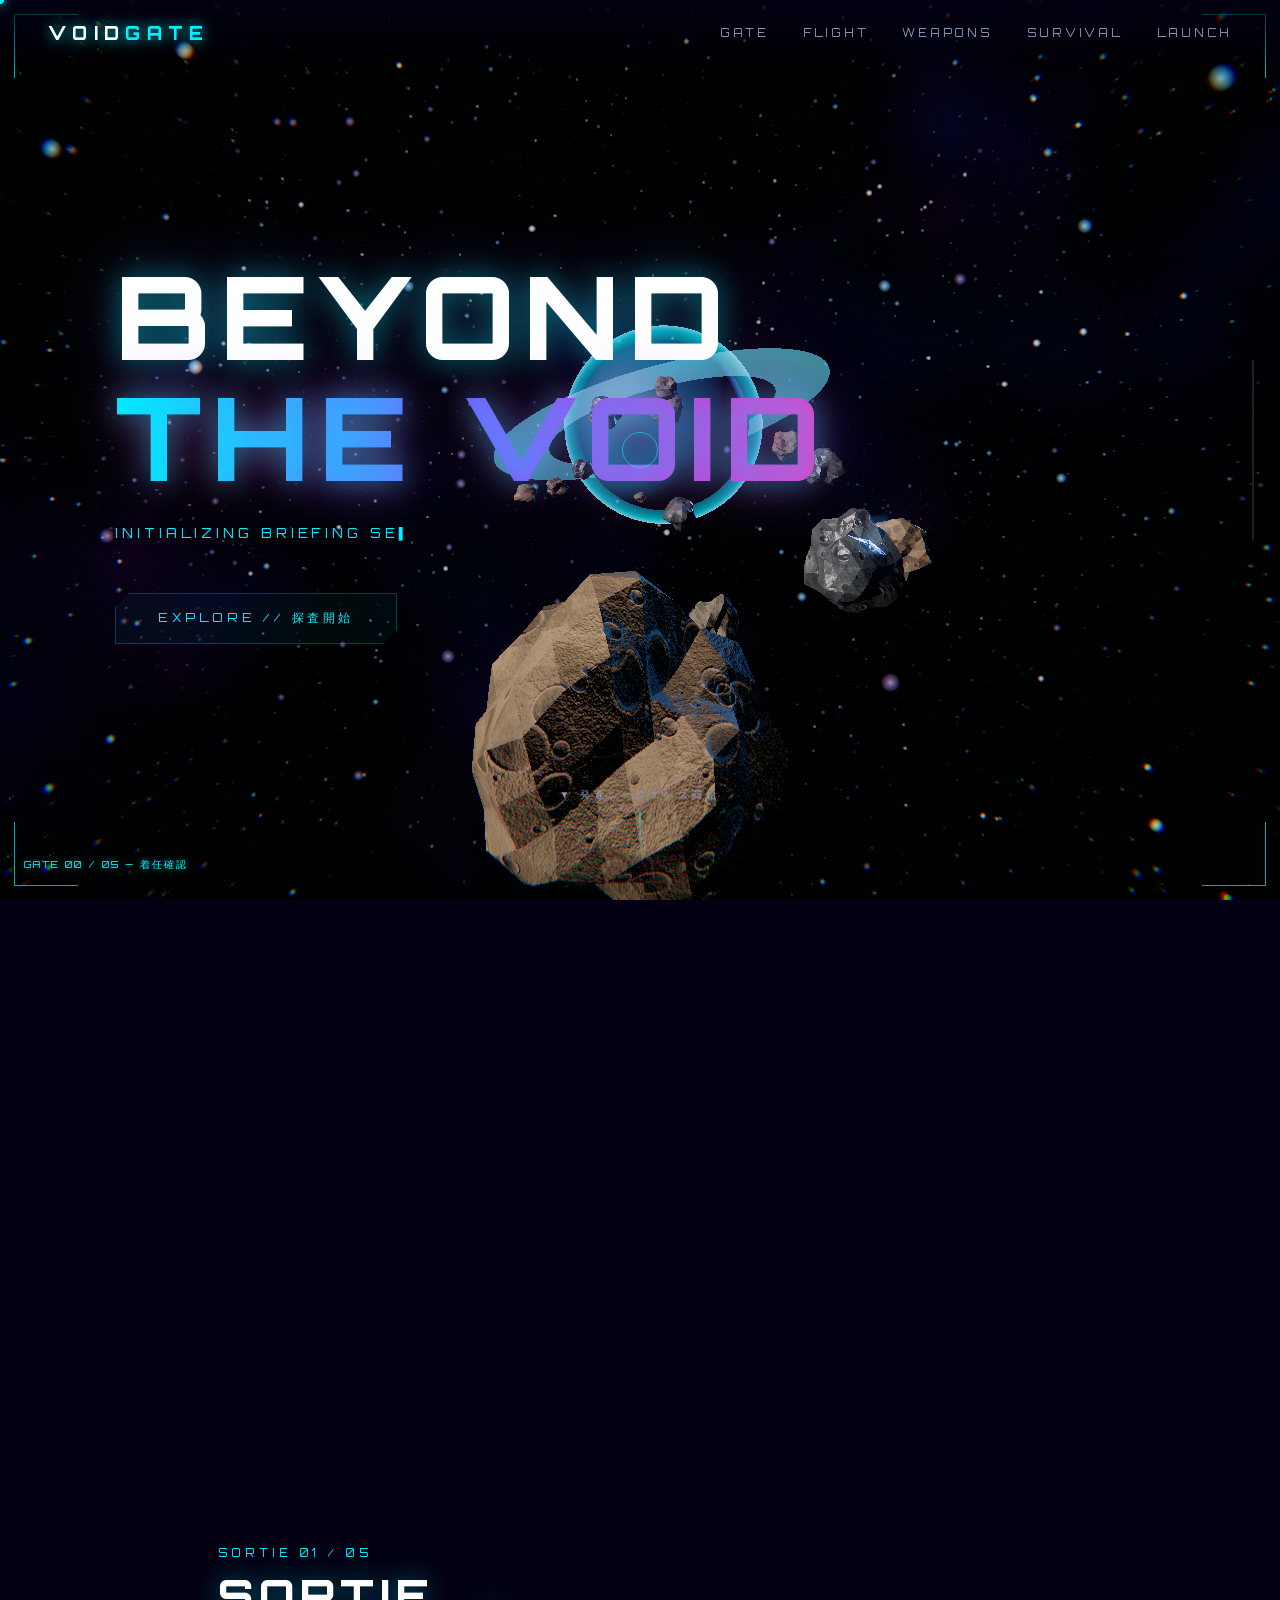
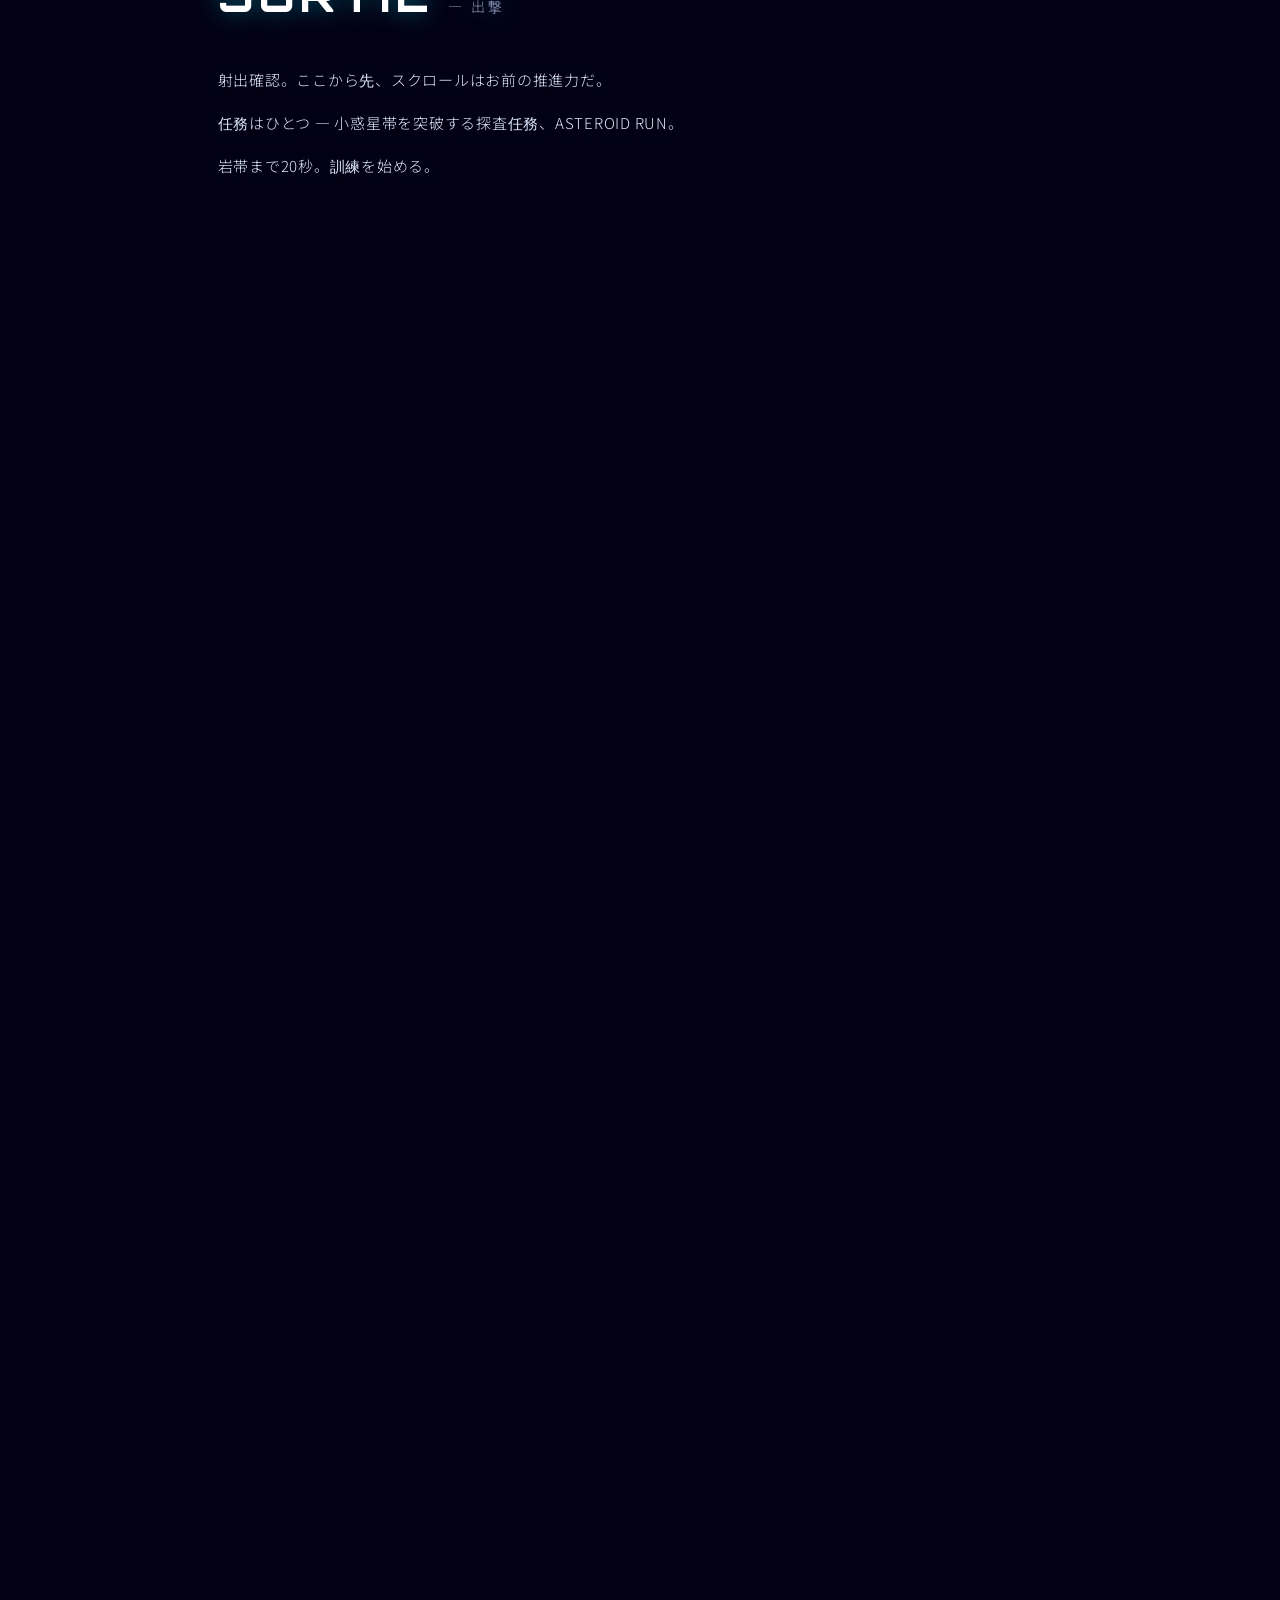
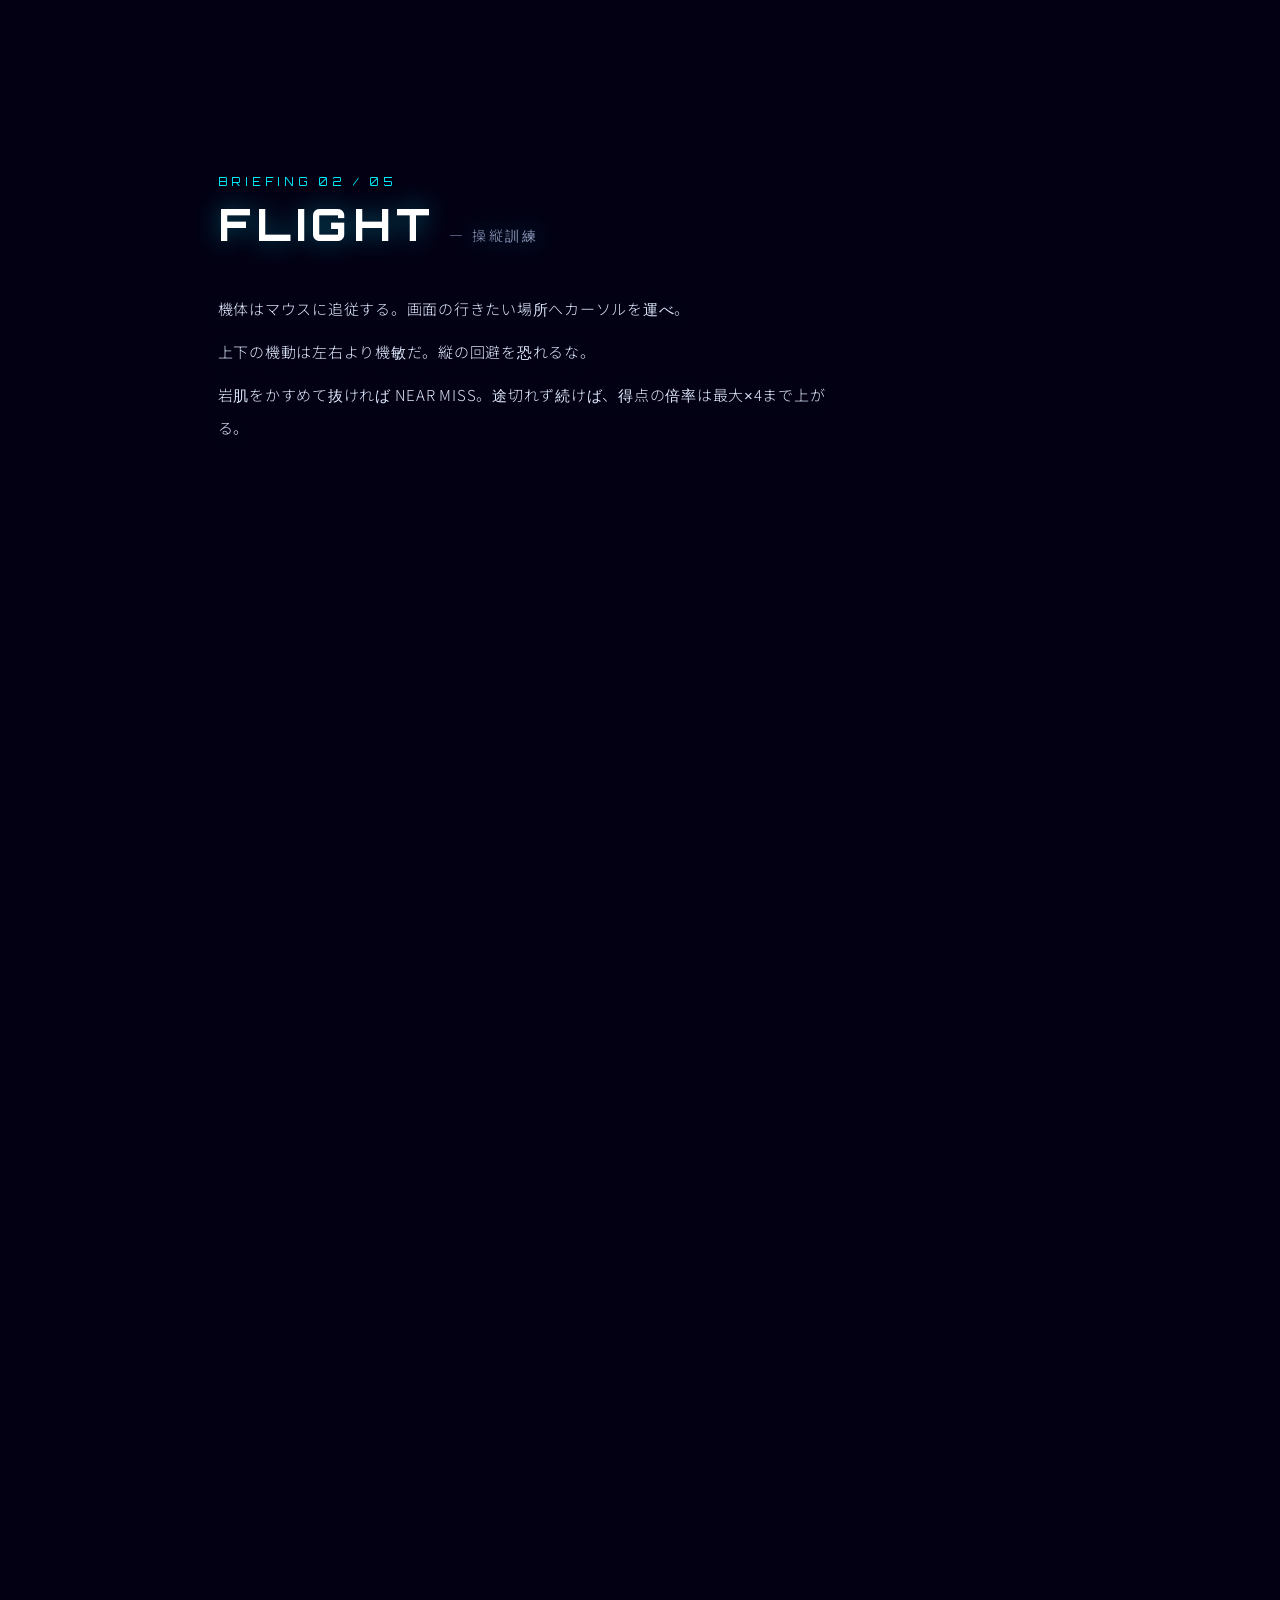
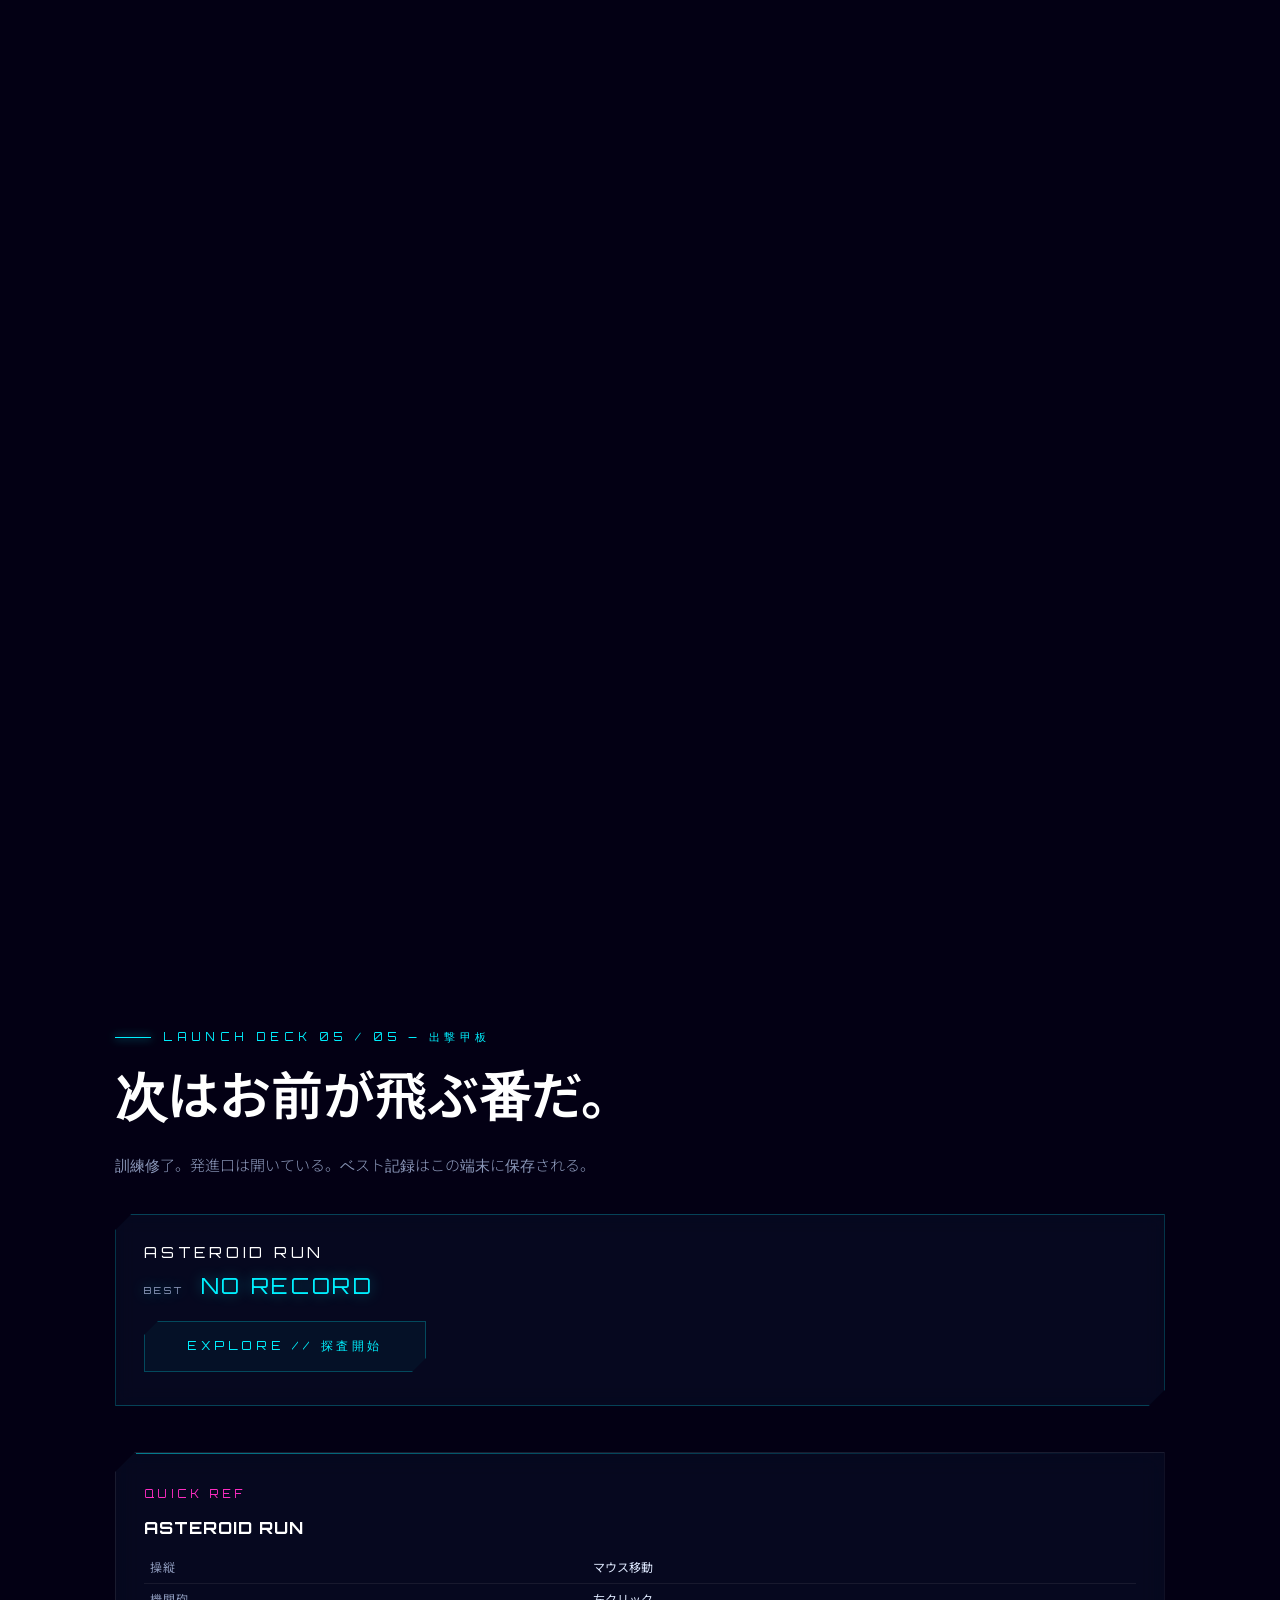
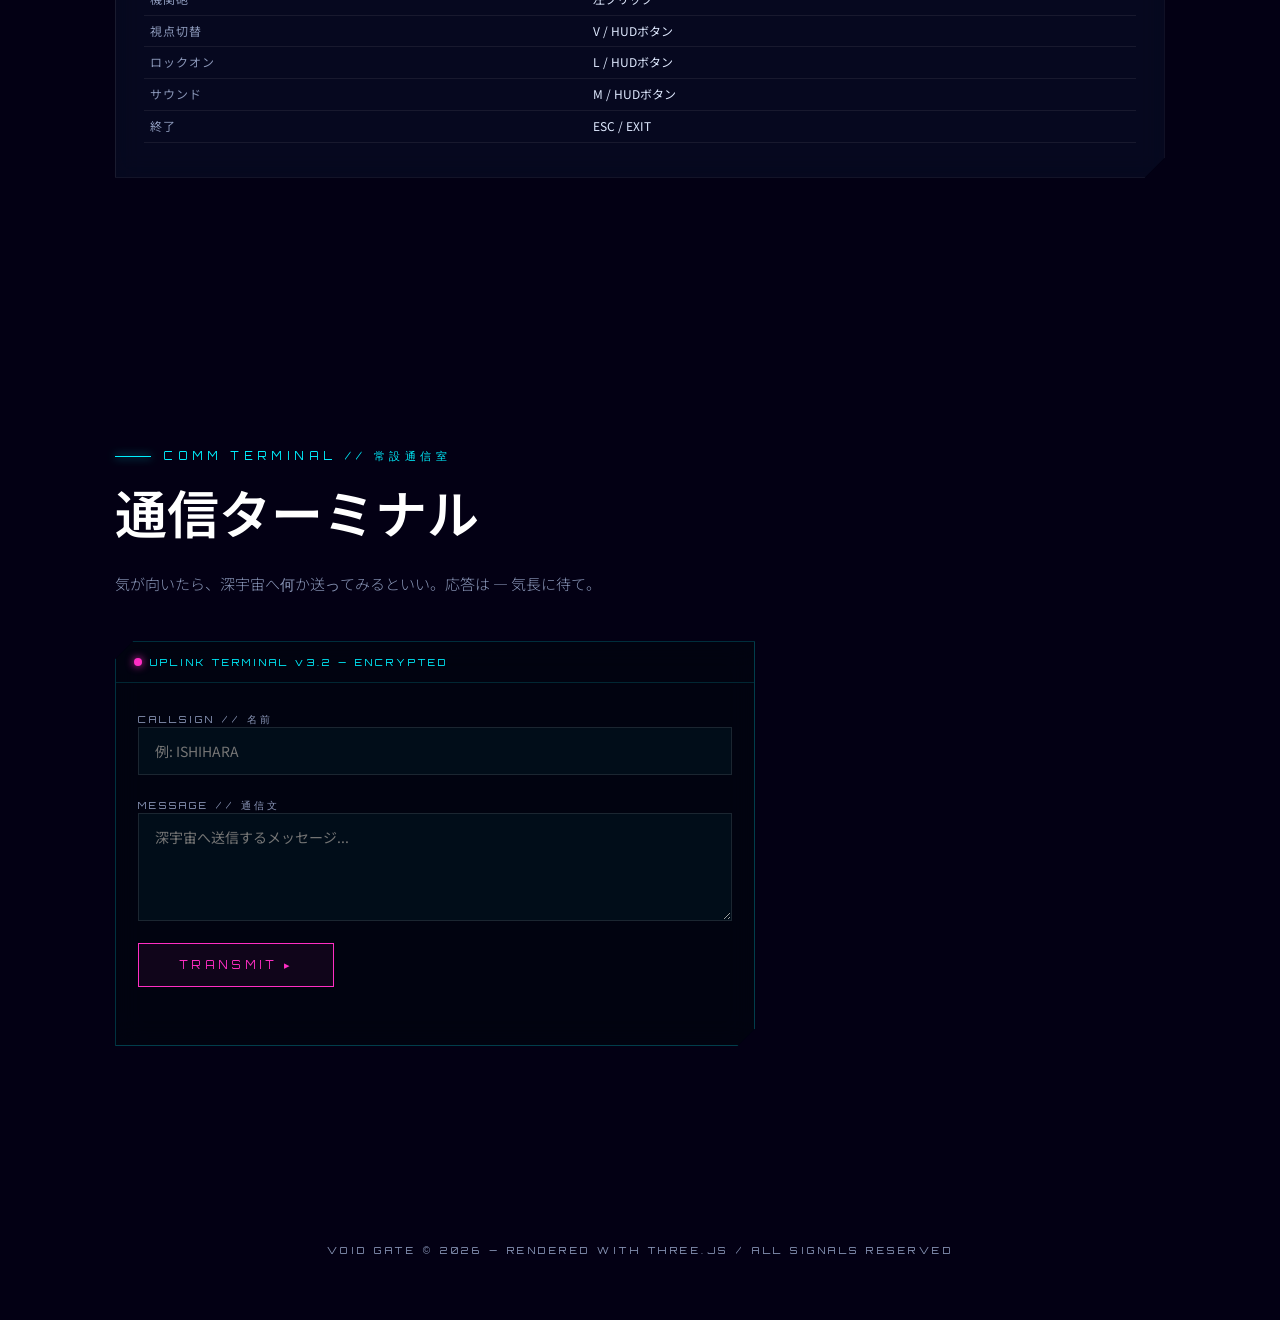
==== index.html @ 6330781b "SPEC-10改訂: 垂直尾翼を中央の1枚に(ユーザーFB) - 外側へ傾けた双尾翼 → 中央に1枚(側面形をやや大きく)。当たり形状は中央のカプセル1本に(計11個) - 後方から1枚の尾翼は真横向" ====
<!DOCTYPE html>
<html lang="ja">
<head>
<meta charset="UTF-8">
<meta name="viewport" content="width=device-width, initial-scale=1.0">

<!-- ===== SEO ===== -->
<title>VOID GATE — スクロールで宇宙が展開する3D体験サイト｜ASTEROID RUN</title>
<meta name="description" content="スクロールするたび宇宙が三次元に展開する体験型サイト。小惑星帯を突破する3D飛行ゲーム「ASTEROID RUN」を、インストール不要でブラウザから無料プレイできます。Three.js製・PC/スマホ対応。">
<meta name="keywords" content="3Dゲーム,ブラウザゲーム,無料,Three.js,WebGL,宇宙,シューティング,スクロール演出,インタラクティブサイト">
<meta name="author" content="Jumpei Ishihara">
<meta name="robots" content="index, follow, max-image-preview:large">
<link rel="canonical" href="https://jumpei-ishihara.github.io/void-gate/">
<meta name="theme-color" content="#030014">
<meta name="color-scheme" content="dark">

<!-- ===== OGP (Facebook / LINE / Slack 等) ===== -->
<meta property="og:type" content="website">
<meta property="og:site_name" content="VOID GATE">
<meta property="og:locale" content="ja_JP">
<meta property="og:url" content="https://jumpei-ishihara.github.io/void-gate/">
<meta property="og:title" content="VOID GATE — スクロールで宇宙が展開する3D体験サイト">
<meta property="og:description" content="スクロールするたび宇宙が三次元に展開。小惑星帯を突破する3D飛行ゲーム「ASTEROID RUN」をブラウザで無料プレイ。">
<meta property="og:image" content="https://jumpei-ishihara.github.io/void-gate/assets/og.png">
<meta property="og:image:width" content="1200">
<meta property="og:image:height" content="630">
<meta property="og:image:type" content="image/png">
<meta property="og:image:alt" content="VOID GATE — 深宇宙に浮かぶ二重リングのエネルギーコア">

<!-- ===== X (Twitter) Card ===== -->
<meta name="twitter:card" content="summary_large_image">
<meta name="twitter:title" content="VOID GATE — スクロールで宇宙が展開する3D体験サイト">
<meta name="twitter:description" content="スクロールするたび宇宙が三次元に展開。小惑星帯を突破する3D飛行ゲーム「ASTEROID RUN」をブラウザで無料プレイ。">
<meta name="twitter:image" content="https://jumpei-ishihara.github.io/void-gate/assets/og.png">
<meta name="twitter:image:alt" content="VOID GATE — 深宇宙に浮かぶ二重リングのエネルギーコア">

<!-- ===== アイコン / PWA ===== -->
<link rel="icon" href="./assets/icon.svg" type="image/svg+xml">
<link rel="icon" href="./assets/favicon-32.png" sizes="32x32" type="image/png">
<link rel="apple-touch-icon" href="./assets/apple-touch-icon.png">
<link rel="manifest" href="./site.webmanifest">
<meta name="apple-mobile-web-app-title" content="VOID GATE">
<meta name="apple-mobile-web-app-status-bar-style" content="black-translucent">

<!-- ===== 構造化データ ===== -->
<script type="application/ld+json">
{
  "@context": "https://schema.org",
  "@graph": [
    {
      "@type": "WebSite",
      "@id": "https://jumpei-ishihara.github.io/void-gate/#website",
      "url": "https://jumpei-ishihara.github.io/void-gate/",
      "name": "VOID GATE",
      "description": "スクロールで宇宙が三次元に展開する体験型サイト",
      "inLanguage": "ja"
    },
    {
      "@type": "VideoGame",
      "name": "ASTEROID RUN",
      "url": "https://jumpei-ishihara.github.io/void-gate/",
      "image": "https://jumpei-ishihara.github.io/void-gate/assets/og.png",
      "description": "小惑星帯を回避飛行しながらエネルギーコアを回収する3D飛行ゲーム。40秒ごとに局面が変わるセクター制、岩肌すれすれのニアミスとコンボ倍率のスコア体系、毎日同じコースを遊べるデイリーモード。コックピット視点と追跡視点を切替可能。",
      "inLanguage": "ja",
      "genre": ["Action", "Shooter"],
      "playMode": "SinglePlayer",
      "applicationCategory": "Game",
      "gamePlatform": "Web browser",
      "operatingSystem": "Any",
      "author": { "@type": "Person", "name": "Jumpei Ishihara" },
      "offers": { "@type": "Offer", "price": "0", "priceCurrency": "JPY" }
    }
  ]
}
</script>

<link href="./fonts/fonts.css" rel="stylesheet">
<style>
:root{
  --bg:#030014;
  --cyan:#00f0ff;
  --magenta:#ff2ec4;
  --violet:#7b5cff;
  --text:#dfe9ff;
  --dim:#8a96b8;
  --panel:rgba(10,16,40,.55);
  --line:rgba(0,240,255,.25);
}
*{margin:0;padding:0;box-sizing:border-box}
a,button,input,textarea{cursor:none}
html{scroll-behavior:smooth}
body{
  background:var(--bg);
  color:var(--text);
  font-family:'Noto Sans JP',sans-serif;
  overflow-x:hidden;
  cursor:none;
}
::selection{background:var(--cyan);color:#000}

/* ===== WebGL背景 ===== */
#space{position:fixed;inset:0;z-index:0;display:block}

/* ===== カスタムカーソル ===== */
#cursor{
  position:fixed;width:8px;height:8px;border-radius:50%;
  background:var(--cyan);z-index:9999;pointer-events:none;
  transform:translate(-50%,-50%);
  box-shadow:0 0 12px var(--cyan),0 0 30px rgba(0,240,255,.5);
  transition:width .2s,height .2s,background .2s;
}
#cursor-ring{
  position:fixed;width:36px;height:36px;border-radius:50%;
  border:1px solid rgba(0,240,255,.6);z-index:9998;pointer-events:none;
  transform:translate(-50%,-50%);
  transition:width .25s,height .25s,border-color .25s;
}
body.cursor-hover #cursor{width:14px;height:14px;background:var(--magenta);box-shadow:0 0 16px var(--magenta)}
body.cursor-hover #cursor-ring{width:56px;height:56px;border-color:var(--magenta)}
@media (hover:none){#cursor,#cursor-ring{display:none}body{cursor:auto}}

/* ===== HUDオーバーレイ ===== */
.scanlines{
  position:fixed;inset:0;z-index:3;pointer-events:none;
  background:repeating-linear-gradient(0deg,transparent 0 3px,rgba(0,240,255,.012) 3px 4px);
}
.hud-corner{position:fixed;width:64px;height:64px;z-index:4;pointer-events:none;opacity:.7}
.hud-corner::before,.hud-corner::after{content:"";position:absolute;background:var(--cyan)}
.hud-corner::before{width:100%;height:1px}
.hud-corner::after{width:1px;height:100%}
.hud-tl{top:14px;left:14px}
.hud-tr{top:14px;right:14px;transform:scaleX(-1)}
.hud-bl{bottom:14px;left:14px;transform:scaleY(-1)}
.hud-br{bottom:14px;right:14px;transform:scale(-1)}
#hud-status{
  position:fixed;left:24px;bottom:28px;z-index:5;
  font-family:'Orbitron',monospace;font-size:10px;letter-spacing:.2em;
  color:var(--cyan);pointer-events:none;text-shadow:0 0 8px rgba(0,240,255,.6);
}
#progress-track{
  position:fixed;right:26px;top:50%;transform:translateY(-50%);
  width:2px;height:180px;background:rgba(255,255,255,.12);z-index:5;
}
#progress-bar{width:100%;height:0%;background:linear-gradient(var(--cyan),var(--magenta));box-shadow:0 0 8px var(--cyan)}

/* ===== ナビ ===== */
header{
  position:fixed;top:0;left:0;right:0;z-index:10;
  display:flex;justify-content:space-between;align-items:center;
  padding:22px 48px;
  background:linear-gradient(rgba(3,0,20,.85),transparent);
}
.logo{
  font-family:'Orbitron',sans-serif;font-weight:800;font-size:18px;
  letter-spacing:.35em;color:#fff;text-shadow:0 0 14px var(--cyan);
}
.logo span{color:var(--cyan)}
nav{display:flex;gap:34px}
nav a{
  font-family:'Orbitron',sans-serif;font-size:11px;letter-spacing:.25em;
  color:var(--dim);text-decoration:none;position:relative;padding:4px 0;
  transition:color .25s;
}
nav a::after{
  content:"";position:absolute;left:0;bottom:0;width:0;height:1px;
  background:var(--cyan);box-shadow:0 0 8px var(--cyan);transition:width .3s;
}
nav a:hover{color:#fff}
nav a:hover::after{width:100%}

/* ===== セクション共通 ===== */
main{position:relative;z-index:2}
section{
  min-height:100vh;display:flex;flex-direction:column;
  justify-content:center;padding:120px 9vw;position:relative;
}
.reveal{opacity:0;transform:translateY(48px);transition:opacity 1s ease,transform 1s ease}
.reveal.visible{opacity:1;transform:none}
.sec-tag{
  font-family:'Orbitron',sans-serif;font-size:11px;letter-spacing:.4em;
  color:var(--cyan);margin-bottom:18px;display:flex;align-items:center;gap:12px;
}
.sec-tag::before{content:"";width:36px;height:1px;background:var(--cyan);box-shadow:0 0 8px var(--cyan)}
h2{
  font-family:'Orbitron','Noto Sans JP',sans-serif;font-size:clamp(28px,4.2vw,52px);
  font-weight:600;line-height:1.25;margin-bottom:22px;color:#fff;
}
.lead{max-width:560px;color:var(--dim);font-weight:300;line-height:2;font-size:15px}

/* ===== HERO ===== */
#hero{align-items:flex-start;justify-content:center}
#hero h1{
  font-family:'Orbitron',sans-serif;font-weight:800;
  font-size:clamp(44px,9vw,120px);letter-spacing:.08em;line-height:1.05;
  color:#fff;
  text-shadow:0 0 30px rgba(0,240,255,.45),0 0 80px rgba(123,92,255,.35);
}
#hero h1 .accent{
  background:linear-gradient(90deg,var(--cyan),var(--violet),var(--magenta));
  -webkit-background-clip:text;background-clip:text;color:transparent;
  filter:drop-shadow(0 0 18px rgba(255,46,196,.35));
}
.glitch{position:relative;display:inline-block}
.glitch::before,.glitch::after{
  content:attr(data-text);position:absolute;inset:0;opacity:0;
}
.glitch.play::before{opacity:.8;color:var(--cyan);animation:gl1 .35s steps(2) both}
.glitch.play::after{opacity:.8;color:var(--magenta);animation:gl2 .35s steps(2) both}
@keyframes gl1{0%{transform:translate(-6px,2px)}50%{transform:translate(4px,-3px)}100%{transform:none;opacity:0}}
@keyframes gl2{0%{transform:translate(5px,-2px)}50%{transform:translate(-4px,3px)}100%{transform:none;opacity:0}}
#typed{
  margin-top:28px;font-family:'Orbitron',monospace;font-size:13px;
  letter-spacing:.3em;color:var(--cyan);min-height:20px;
}
#typed::after{content:"▌";animation:blink 1s steps(1) infinite}
@keyframes blink{50%{opacity:0}}
.hero-actions{margin-top:48px;display:flex;gap:24px;flex-wrap:wrap}

/* ===== ボタン ===== */
.btn{
  position:relative;display:inline-block;padding:16px 42px;
  font-family:'Orbitron',sans-serif;font-size:12px;letter-spacing:.3em;
  color:var(--cyan);text-decoration:none;border:1px solid var(--line);
  background:rgba(0,240,255,.04);overflow:hidden;
  clip-path:polygon(14px 0,100% 0,100% calc(100% - 14px),calc(100% - 14px) 100%,0 100%,0 14px);
  transition:color .3s,box-shadow .3s,border-color .3s;will-change:transform;
}
.btn::before{
  content:"";position:absolute;inset:0;
  background:linear-gradient(120deg,transparent 30%,rgba(0,240,255,.25) 50%,transparent 70%);
  transform:translateX(-110%);transition:transform .55s ease;
}
.btn:hover{color:#fff;border-color:var(--cyan);box-shadow:0 0 24px rgba(0,240,255,.35),inset 0 0 24px rgba(0,240,255,.08)}
.btn:hover::before{transform:translateX(110%)}
.btn.magenta{color:var(--magenta);border-color:rgba(255,46,196,.3);background:rgba(255,46,196,.04)}
.btn.magenta:hover{border-color:var(--magenta);box-shadow:0 0 24px rgba(255,46,196,.35)}

.scroll-cue{
  position:absolute;bottom:42px;left:50%;transform:translateX(-50%);
  font-family:'Orbitron',sans-serif;font-size:10px;letter-spacing:.4em;color:var(--dim);
  display:flex;flex-direction:column;align-items:center;gap:10px;
}
.scroll-cue::after{
  content:"";width:1px;height:46px;
  background:linear-gradient(var(--cyan),transparent);
  animation:drop 1.8s ease infinite;
}
@keyframes drop{0%{transform:scaleY(0);transform-origin:top}60%{transform:scaleY(1)}100%{transform:scaleY(0);transform-origin:bottom}}

/* ===== カード ===== */
.grid{display:grid;grid-template-columns:repeat(auto-fit,minmax(260px,1fr));gap:26px;margin-top:46px;perspective:1200px}
.card{
  position:relative;padding:34px 28px;background:var(--panel);
  border:1px solid rgba(255,255,255,.08);backdrop-filter:blur(12px);
  clip-path:polygon(20px 0,100% 0,100% calc(100% - 20px),calc(100% - 20px) 100%,0 100%,0 20px);
  transition:border-color .3s,box-shadow .3s;
  transform-style:preserve-3d;will-change:transform;
}
.card:hover{border-color:var(--line);box-shadow:0 0 36px rgba(0,240,255,.15)}
.card .num{
  font-family:'Orbitron',sans-serif;font-size:11px;color:var(--magenta);
  letter-spacing:.3em;margin-bottom:16px;
}
.card h3{font-family:'Orbitron','Noto Sans JP',sans-serif;font-size:17px;color:#fff;margin-bottom:14px;letter-spacing:.06em}
.card p{font-size:13px;color:var(--dim);line-height:1.9;font-weight:300}
.card .glowline{position:absolute;top:0;left:20px;right:0;height:1px;background:linear-gradient(90deg,var(--cyan),transparent);opacity:.5}

/* ===== 惑星チップ(ゲームの視点選択vchipが流用) ===== */
.planet-chip{
  padding:12px 26px;font-family:'Orbitron',sans-serif;font-size:11px;letter-spacing:.25em;
  border:1px solid rgba(255,255,255,.14);color:var(--dim);background:rgba(8,12,32,.5);
  clip-path:polygon(10px 0,100% 0,100% calc(100% - 10px),calc(100% - 10px) 100%,0 100%,0 10px);
  transition:all .3s;user-select:none;
}
.planet-chip:hover{color:#fff;border-color:var(--cyan)}
.planet-chip.active{color:#000;background:var(--cyan);border-color:var(--cyan);box-shadow:0 0 22px rgba(0,240,255,.5)}

/* ===== CONTACT ===== */
#contact .terminal{
  margin-top:42px;max-width:640px;background:rgba(2,4,16,.8);
  border:1px solid var(--line);backdrop-filter:blur(14px);
  font-family:'Orbitron',monospace;
  clip-path:polygon(18px 0,100% 0,100% calc(100% - 18px),calc(100% - 18px) 100%,0 100%,0 18px);
}
.term-head{
  display:flex;gap:8px;padding:14px 18px;border-bottom:1px solid rgba(0,240,255,.15);
  font-size:10px;letter-spacing:.3em;color:var(--cyan);align-items:center;
}
.term-head i{width:8px;height:8px;border-radius:50%;background:var(--magenta);box-shadow:0 0 8px var(--magenta)}
.term-body{padding:24px 22px;display:flex;flex-direction:column;gap:18px}
.term-body label{font-size:10px;letter-spacing:.3em;color:var(--dim)}
.term-body input,.term-body textarea{
  width:100%;background:rgba(0,240,255,.04);border:1px solid rgba(255,255,255,.1);
  color:#fff;padding:13px 16px;font-family:'Noto Sans JP',sans-serif;font-size:14px;
  outline:none;transition:border-color .3s,box-shadow .3s;resize:vertical;
}
.term-body input:focus,.term-body textarea:focus{border-color:var(--cyan);box-shadow:0 0 16px rgba(0,240,255,.2)}
.term-body button{
  align-self:flex-start;cursor:none;border:1px solid var(--magenta);
  background:rgba(255,46,196,.06);color:var(--magenta);
  padding:14px 40px;font-family:'Orbitron',sans-serif;font-size:11px;letter-spacing:.3em;
  transition:all .3s;
}
.term-body button:hover{background:var(--magenta);color:#000;box-shadow:0 0 26px rgba(255,46,196,.5)}
#send-msg{font-size:11px;letter-spacing:.2em;color:var(--cyan);min-height:16px}

footer{
  position:relative;z-index:2;text-align:center;padding:46px 0 64px;
  font-family:'Orbitron',sans-serif;font-size:10px;letter-spacing:.35em;color:var(--dim);
}

/* クリック時フラッシュ */
#flash{position:fixed;inset:0;z-index:6;pointer-events:none;background:radial-gradient(circle at var(--fx,50%) var(--fy,50%),rgba(0,240,255,.18),transparent 40%);opacity:0;transition:opacity .5s}
#flash.on{opacity:1;transition:opacity .05s}

/* ===== ミニゲーム ===== */
#game-layer{position:fixed;inset:0;z-index:50;background:#020010;display:none}
#game-layer.on{display:block}
#game-canvas{position:absolute;inset:0;width:100%;height:100%}
#game-layer.ghit::before{content:"";position:absolute;inset:0;z-index:2;pointer-events:none;background:radial-gradient(circle,transparent 35%,rgba(255,46,196,.4))}
#cockpit-vign{position:absolute;inset:0;z-index:1;pointer-events:none;display:none;
  background:radial-gradient(ellipse 125% 95% at 50% 40%,transparent 55%,rgba(2,6,20,.5) 76%,rgba(1,2,10,.92) 100%)}
#game-layer.cockpit #cockpit-vign{display:block}
.gview-pick{display:flex;gap:14px;justify-content:center;margin-bottom:28px;flex-wrap:wrap}
/* 飛行中: リングは消し、ドットは小さく薄く残す(カーソル位置の認知用) */
body.no-cursor #cursor-ring{display:none}
body.no-cursor #cursor{
  width:5px;height:5px;
  background:rgba(0,240,255,.45);
  box-shadow:0 0 6px rgba(0,240,255,.3);
}
@keyframes gshake{
  0%,100%{transform:translate(0,0)}
  10%{transform:translate(-9px,5px)}
  20%{transform:translate(8px,-6px)}
  30%{transform:translate(-7px,-4px)}
  40%{transform:translate(6px,5px)}
  50%{transform:translate(-5px,3px)}
  60%{transform:translate(4px,-4px)}
  70%{transform:translate(-3px,2px)}
  80%{transform:translate(2px,2px)}
  90%{transform:translate(-1px,-1px)}
}
#game-layer.gshake{animation:gshake .45s linear}
#game-exit{
  position:absolute;top:20px;right:24px;z-index:9;
  font-family:'Orbitron',sans-serif;font-size:11px;letter-spacing:.25em;
  color:var(--dim);background:rgba(8,12,32,.6);border:1px solid rgba(255,255,255,.15);
  padding:10px 22px;transition:all .3s;
}
#game-exit:hover{color:#fff;border-color:var(--magenta);box-shadow:0 0 18px rgba(255,46,196,.4)}
/* SPEC-09c: セクター遷移バナー / 彗星の予兆(進入側の画面端) */
#g-sector{position:absolute;top:18%;left:50%;transform:translateX(-50%);z-index:4;pointer-events:none;
  font-family:'Orbitron',sans-serif;font-size:clamp(14px,2.2vw,22px);letter-spacing:.32em;color:#fff;white-space:nowrap;
  text-shadow:0 0 18px var(--cyan);opacity:0}
#g-sector small{display:block;margin-top:8px;font-size:.55em;letter-spacing:.4em;color:var(--cyan);text-align:center}
#g-sector.show{animation:gsector 2.4s ease-out forwards}
@keyframes gsector{0%{opacity:0;transform:translate(-50%,8px)}12%{opacity:1;transform:translate(-50%,0)}75%{opacity:1}100%{opacity:0}}
#g-warn{position:absolute;top:0;bottom:0;width:18vw;z-index:3;pointer-events:none;opacity:0}
#g-warn.left{left:0;background:linear-gradient(90deg,rgba(255,46,196,.45),transparent)}
#g-warn.right{right:0;background:linear-gradient(270deg,rgba(255,46,196,.45),transparent)}
#g-warn.show{animation:gwarn 1.5s steps(1) forwards}
@keyframes gwarn{0%,33%,66%{opacity:1}16%,50%,83%{opacity:.15}100%{opacity:0}}
/* SPEC-09g: 称号・履歴 */
.grank{font-family:'Orbitron',sans-serif;font-size:12px;letter-spacing:.3em;color:var(--dim);margin:-18px 0 18px}
.grank b{color:#fff;letter-spacing:.2em;text-shadow:0 0 12px var(--magenta);margin-left:8px}
.grank small{display:block;margin-top:6px;font-size:10px;letter-spacing:.14em}
.ghist{margin:0 auto 22px;min-width:min(420px,86vw);text-align:left}
.ghist-h{font-family:'Orbitron',sans-serif;font-size:10px;letter-spacing:.3em;color:var(--dim);margin-bottom:6px}
.ghist ol{list-style:none;margin:0;padding:0;font-size:11px}
.ghist li{display:grid;grid-template-columns:1.2fr 1.3fr .9fr 1.1fr;gap:8px;padding:3px 8px;border-bottom:1px solid rgba(255,255,255,.06);color:var(--text)}
.ghist li span:first-child{font-family:'Orbitron',sans-serif;color:#fff}
@media(max-height:560px){ .grank{margin:-8px 0 10px} .ghist{margin-bottom:12px} .gbreak{margin-bottom:10px} }
/* SPEC-09e: 結果画面の内訳 */
.gbreak{margin:0 auto 18px;border-collapse:collapse;font-size:12px;letter-spacing:.08em;min-width:min(420px,86vw)}
.gbreak td{padding:5px 10px;border-bottom:1px solid rgba(255,255,255,.07);color:var(--text);text-align:left}
.gbreak td:first-child{color:var(--dim)}
.gbreak td:last-child{text-align:right;font-family:'Orbitron',sans-serif;color:#fff}
/* SPEC-09e: 加点ポップアップ(画面下中央寄り。レティクルには重ねない) */
#g-pop{position:absolute;left:50%;bottom:9%;transform:translateX(-50%);z-index:4;pointer-events:none;
  display:flex;flex-direction:column-reverse;align-items:center;gap:4px}
#game-layer.cockpit #g-pop{bottom:36%}   /* 操縦席: 計器パネルの上・レティクルの下 */
.gpop{font-family:'Orbitron',sans-serif;font-size:13px;letter-spacing:.2em;color:#fff;white-space:nowrap;
  text-shadow:0 0 10px var(--cyan);animation:gpop .8s ease-out forwards}
@keyframes gpop{0%{opacity:0;transform:translateY(6px)}15%{opacity:1;transform:translateY(0)}70%{opacity:1}100%{opacity:0;transform:translateY(-10px)}}
.gcombo{color:var(--magenta);text-shadow:0 0 10px var(--magenta);margin-left:6px}
#game-hud{
  position:absolute;top:20px;left:24px;z-index:4;
  font-family:'Orbitron',sans-serif;color:var(--cyan);
  display:flex;flex-direction:column;gap:8px;min-width:240px;max-width:340px;
}
.ghud-row{display:flex;justify-content:space-between;gap:18px;font-size:11px;letter-spacing:.18em;
  background:rgba(4,8,24,.55);border:1px solid rgba(0,240,255,.18);padding:8px 14px;backdrop-filter:blur(6px)}
.ghud-row .glabel{color:var(--dim)}
.ghud-row .gval{color:#fff;text-shadow:0 0 10px var(--cyan)}
.ghud-row .gval.shield{color:var(--cyan)}
.ghud-btn{
  align-self:flex-start;font-family:'Orbitron',sans-serif;font-size:10px;letter-spacing:.25em;
  color:var(--dim);background:rgba(8,12,32,.6);border:1px solid rgba(255,255,255,.15);
  padding:8px 16px;transition:all .3s;cursor:none;
}
.ghud-btn:hover{color:#fff;border-color:var(--cyan)}
#fire-btn{
  position:absolute;left:20px;bottom:32px;z-index:7;width:92px;height:92px;border-radius:50%;
  display:none;align-items:center;justify-content:center;
  font-family:'Orbitron',sans-serif;font-size:11px;letter-spacing:.22em;color:var(--cyan);
  background:rgba(0,240,255,.07);border:1px solid rgba(0,240,255,.5);
  box-shadow:0 0 20px rgba(0,240,255,.25),inset 0 0 16px rgba(0,240,255,.12);
  -webkit-tap-highlight-color:transparent;touch-action:none;user-select:none;-webkit-user-select:none;
}
#fire-btn:active{background:rgba(0,240,255,.25);box-shadow:0 0 32px rgba(0,240,255,.5),inset 0 0 20px rgba(0,240,255,.3)}
#game-layer.touch-fire #fire-btn{display:flex}
#rotate-guide{
  position:absolute;inset:0;z-index:8;display:none;flex-direction:column;align-items:center;justify-content:center;gap:28px;
  background:rgba(2,0,16,.94);text-align:center;
}
#game-layer.need-rotate #rotate-guide{display:flex}
.rg-phone{width:34px;height:58px;border:2px solid var(--cyan);border-radius:7px;
  box-shadow:0 0 18px rgba(0,240,255,.35);animation:rgTurn 1.8s ease-in-out infinite}
@keyframes rgTurn{0%,15%{transform:rotate(0)}55%,100%{transform:rotate(90deg)}}
#rotate-guide p{font-family:'Orbitron','Noto Sans JP',sans-serif;font-size:14px;letter-spacing:.3em;
  color:var(--cyan);text-shadow:0 0 14px rgba(0,240,255,.5);line-height:2.4}
#rotate-guide p span{font-size:11px;color:var(--dim);letter-spacing:.18em}
/* タッチ端末のゲーム中HUD: 上端1行に圧縮して視界の占有を最小化 */
#game-layer.touch #game-hud{
  top:10px;left:12px;right:auto;min-width:0;max-width:calc(100% - 130px);
  flex-direction:row;flex-wrap:wrap;align-items:flex-start;gap:6px;
}
#game-layer.touch .ghud-row{font-size:9px;padding:5px 9px;gap:8px;letter-spacing:.12em}
#game-layer.touch .ghud-btn{font-size:9px;padding:5px 9px;letter-spacing:.14em}
#game-layer.touch #game-exit{top:10px;right:12px;padding:8px 12px;font-size:10px;letter-spacing:.18em}
/* モーダルが画面より高い場合はモーダル自身が内部スクロール(タッチ対象=スクローラーでiOSでも確実) */
#game-overlay{position:absolute;inset:0;z-index:6;display:flex;pointer-events:none;overflow:hidden}
#game-overlay:not(:empty){pointer-events:auto}
#game-overlay .gscreen{
  pointer-events:auto;text-align:center;padding:54px 64px;margin:auto;max-width:min(660px,calc(100% - 32px));
  max-height:calc(100% - 24px);overflow-y:auto;-webkit-overflow-scrolling:touch;overscroll-behavior:contain;
  background:rgba(4,6,22,.78);border:1px solid var(--line);backdrop-filter:blur(16px);
  clip-path:polygon(24px 0,100% 0,100% calc(100% - 24px),calc(100% - 24px) 100%,0 100%,0 24px);
  animation:gsIn .3s ease both;
}
@keyframes gsIn{from{opacity:0;transform:translateY(14px) scale(.97)}to{opacity:1;transform:none}}
.gtitle{font-family:'Orbitron',sans-serif;font-size:32px;font-weight:800;letter-spacing:.16em;color:#fff;text-shadow:0 0 28px rgba(0,240,255,.6);margin-bottom:20px}
.gdesc{font-size:13px;color:var(--dim);line-height:2.1;margin-bottom:30px}
.gdesc b{color:var(--text)}
.gscore{font-family:'Orbitron',sans-serif;font-size:20px;color:var(--cyan);letter-spacing:.15em;margin-bottom:30px;text-shadow:0 0 16px rgba(0,240,255,.5)}
.gscore small{color:var(--dim);font-size:12px}
.gbtns{display:flex;gap:20px;justify-content:center}
.gfs{display:flex;align-items:center;justify-content:center;gap:9px;
  font-size:11px;color:var(--dim);letter-spacing:.12em;margin-bottom:20px;user-select:none}
.gfs input{accent-color:var(--cyan);width:15px;height:15px;margin:0}
.gfs:hover span{color:var(--text)}


/* SPEC-08b: フリーズ中のTIME HOLDバッジ */
#time-hold{position:fixed;top:76px;left:50%;transform:translateX(-50%);z-index:5;   /* ヘッダー/ナビと重ならない高さ */
  font-family:'Orbitron',sans-serif;font-size:10px;letter-spacing:.4em;color:var(--cyan);
  border:1px solid rgba(0,240,255,.4);padding:6px 16px;background:rgba(4,8,24,.6);
  text-shadow:0 0 10px rgba(0,240,255,.6);pointer-events:none}

/* SPEC-07c: LAUNCH DECK */
.deck{display:flex;gap:26px;flex-wrap:wrap;margin:34px 0}
.deck-bay{flex:1;min-width:250px;padding:28px;background:var(--panel);border:1px solid var(--line);
  backdrop-filter:blur(10px);clip-path:polygon(16px 0,100% 0,100% calc(100% - 16px),calc(100% - 16px) 100%,0 100%,0 16px)}
.deck-name{font-family:'Orbitron',sans-serif;font-size:15px;letter-spacing:.25em;color:#fff;margin-bottom:10px}
.deck-best{font-family:'Orbitron',sans-serif;font-size:22px;color:var(--cyan);letter-spacing:.12em;
  margin-bottom:22px;text-shadow:0 0 14px rgba(0,240,255,.45)}
.deck-best small{font-size:10px;color:var(--dim);letter-spacing:.3em;margin-right:8px}
#quickref .card table{width:100%;border-collapse:collapse;font-size:12px;line-height:1.9}
#quickref .card td{padding:4px 6px;border-bottom:1px solid rgba(255,255,255,.07);color:var(--text)}
#quickref .card td:first-child{color:var(--dim);white-space:nowrap;letter-spacing:.08em}

/* SPEC-07b: 訓練章(スクロール3D展開ガイド) */
.chapter{position:relative;height:240vh}   /* sticky滞在=高さ-100vh(章の読了尺) */
#ch-sortie{height:170vh}   /* 凍結なし章は短め(SPEC-08c E3-06) */
.ch-pin{position:sticky;top:0;height:100vh;display:flex;flex-direction:column;justify-content:center;
  padding:0 8vw;pointer-events:none;max-width:820px}
.ch-head{opacity:0;transform:translateY(14px);transition:.4s;margin-bottom:18px}
.ch-head.lit{opacity:1;transform:none}
.ch-num{font-family:'Orbitron',sans-serif;font-size:11px;letter-spacing:.35em;color:var(--cyan)}
.ch-title{font-family:'Orbitron',sans-serif;font-size:clamp(28px,4.5vw,44px);font-weight:800;
  letter-spacing:.12em;color:#fff;text-shadow:0 0 24px rgba(0,240,255,.4);margin-top:6px}
.ch-sub{font-family:'Noto Sans JP',sans-serif;font-size:14px;font-weight:300;color:var(--dim);
  letter-spacing:.2em;margin-left:14px}
.ch-line{font-size:15px;font-weight:300;color:var(--text);line-height:2.2;letter-spacing:.05em;
  opacity:0;transform:translateY(12px);transition:opacity .35s,transform .35s;margin-bottom:10px;
  text-shadow:0 2px 12px rgba(3,0,20,.9)}
.ch-line.lit{opacity:1;transform:none}
#ch4-vign{position:fixed;inset:0;z-index:4;pointer-events:none;opacity:0;
  background:radial-gradient(circle,transparent 30%,rgba(255,20,60,.55))}

@media(max-width:720px){
  #game-overlay .gscreen{padding:38px 26px}
  .gtitle{font-size:24px}
  header{padding:18px 22px}
  nav{display:none}
  section{padding:100px 7vw}
  #progress-track{display:none}
  /* ゲームHUD: EXITと重ならない幅に収め、縦の占有も圧縮 */
  #game-exit{top:14px;right:12px;padding:9px 13px;font-size:10px;letter-spacing:.18em}
  #game-hud{top:14px;left:12px;right:104px;min-width:0;max-width:none;gap:6px}
  .ghud-row{font-size:9px;padding:6px 10px;gap:10px;letter-spacing:.14em}
  .ghud-btn{font-size:9px;padding:7px 11px;letter-spacing:.18em}
  .gbtns{gap:12px}
}
/* 横持ちスマホなど低い画面: モーダルを圧縮して1画面に収める */
@media(max-height:560px){
  #game-overlay .gscreen{padding:20px 30px;margin:12px auto}
  .gtitle{font-size:19px;margin-bottom:10px}
  .gdesc{font-size:11px;line-height:1.75;margin-bottom:14px}
  .gscore{font-size:15px;margin-bottom:14px}
  .gview-pick{gap:10px;margin-bottom:14px}
  .gview-pick .planet-chip{padding:8px 16px;font-size:10px}
  .gfs{margin-bottom:12px;font-size:10px}
  .gbtns{gap:12px}
  /* SPEC-07d: SPの章レイアウト(下2/3テキスト・読解用グラデーション) */
  .ch-pin{padding:0 6vw;justify-content:center}
  .ch-line{font-size:13.5px;line-height:2}
  .ch-title{font-size:26px}
  .chapter .ch-pin::after{content:"";position:absolute;inset:0;z-index:-1;
    background:linear-gradient(90deg,rgba(3,0,20,.78),rgba(3,0,20,.34) 62%,transparent)}
  .deck{flex-direction:column}
}
@media (prefers-reduced-motion:reduce){
  .reveal{transition:none}
  .scroll-cue::after{animation:none}
}
</style>
</head>
<body>

<canvas id="space" aria-hidden="true"></canvas>
<div class="scanlines"></div>
<div class="hud-corner hud-tl"></div><div class="hud-corner hud-tr"></div>
<div class="hud-corner hud-bl"></div><div class="hud-corner hud-br"></div>
<div id="hud-status">SECTOR 01 / 05 — SIGNAL LOCKED</div>
<div id="time-hold" aria-hidden="true" style="display:none">⏸ TIME HOLD</div>
<div id="progress-track"><div id="progress-bar"></div></div>
<div id="flash"></div>
<div id="cursor"></div><div id="cursor-ring"></div>

<header>
  <div class="logo">VOID<span>GATE</span></div>
  <nav>
    <a href="#hero">GATE</a>
    <a href="#ch-flight">FLIGHT</a>
    <a href="#ch-weapons">WEAPONS</a>
    <a href="#ch-survival">SURVIVAL</a>
    <a href="#ch-launch">LAUNCH</a>
  </nav>
</header>

<main>
  <section id="hero">
    <div class="reveal visible">
      <h1>
        <span class="glitch" data-text="BEYOND">BEYOND</span><br>
        <span class="accent glitch" data-text="THE VOID">THE VOID</span>
      </h1>
      <p id="typed"></p>
      <div class="hero-actions">
        <a class="btn magnetic" id="btn-explore" href="#">EXPLORE&nbsp;//&nbsp;探査開始</a>
      </div>
    </div>
    <div class="scroll-cue">▼ 発進シークエンス開始</div>
  </section>

  <section class="chapter" id="ch-sortie"><div class="ch-pin"></div></section>
  <section class="chapter" id="ch-flight"><div class="ch-pin"></div></section>
  <section class="chapter" id="ch-weapons"><div class="ch-pin"></div></section>
  <section class="chapter" id="ch-survival"><div class="ch-pin"></div></section>
  <div id="ch4-vign" aria-hidden="true"></div>
<!-- SPEC-07b: 訓練章(見出し/本文はJSのCOPYテーブルから注入 — 操作語のPC/SP出し分けのため) -->
  <section id="ch-launch">
    <div class="reveal">
      <div class="sec-tag">LAUNCH DECK 05 / 05 — 出撃甲板</div>
      <h2>次はお前が飛ぶ番だ。</h2>
      <p class="lead">訓練修了。発進口は開いている。ベスト記録はこの端末に保存される。</p>
      <div class="deck">
        <div class="deck-bay">
          <div class="deck-name">ASTEROID RUN</div>
          <div class="deck-best"><small>BEST</small> <span id="best-ast">NO RECORD</span></div>
          <a class="btn magnetic" id="deck-explore" href="#">EXPLORE&nbsp;//&nbsp;探査開始</a>
        </div>
      </div>
      <div class="grid" id="quickref"></div>
    </div>
  </section>

  <section id="contact">
    <div class="reveal">
      <div class="sec-tag">COMM TERMINAL // 常設通信室</div>
      <h2>通信ターミナル</h2>
      <p class="lead">気が向いたら、深宇宙へ何か送ってみるといい。応答は — 気長に待て。</p>
      <div class="terminal">
        <div class="term-head"><i></i>UPLINK TERMINAL v3.2 — ENCRYPTED</div>
        <div class="term-body">
          <div>
            <label>CALLSIGN // 名前</label>
            <input type="text" id="f-name" placeholder="例: ISHIHARA">
          </div>
          <div>
            <label>MESSAGE // 通信文</label>
            <textarea id="f-msg" rows="4" placeholder="深宇宙へ送信するメッセージ..."></textarea>
          </div>
          <button id="send">TRANSMIT ▸</button>
          <p id="send-msg"></p>
        </div>
      </div>
    </div>
  </section>




</main>


<footer>VOID GATE © 2026 — RENDERED WITH THREE.JS / ALL SIGNALS RESERVED</footer>

<div id="game-layer">
  <canvas id="game-canvas" aria-hidden="true"></canvas>
  <div id="cockpit-vign"></div>
  <div id="game-hud"></div>
  <div id="g-sector" aria-live="polite"></div>
  <div id="g-warn" aria-hidden="true"></div>
  <div id="g-pop" aria-hidden="true"></div>
  <div id="game-overlay"></div>
  <button id="game-exit">EXIT ✕</button>
  <button id="fire-btn">FIRE</button>
  <div id="rotate-guide">
    <div class="rg-phone"></div>
    <p>ROTATE DEVICE<br><span>横画面でプレイしてください</span></p>
  </div>
</div>

<script type="importmap">
{"imports":{
  "three":"./libs/three.module.js",
  "three/addons/":"./libs/addons/"
}}
</script>
<script type="module">
import * as THREE from 'three';
import {EffectComposer} from 'three/addons/postprocessing/EffectComposer.js';
import {RenderPass} from 'three/addons/postprocessing/RenderPass.js';
import {AfterimagePass} from 'three/addons/postprocessing/AfterimagePass.js';
import {UnrealBloomPass} from 'three/addons/postprocessing/UnrealBloomPass.js';
import {ShaderPass} from 'three/addons/postprocessing/ShaderPass.js';

const canvas = document.getElementById('space');
const renderer = new THREE.WebGLRenderer({canvas, antialias:true, alpha:false});
renderer.setPixelRatio(Math.min(devicePixelRatio, 2));
renderer.setSize(innerWidth, innerHeight);
renderer.toneMapping = THREE.ACESFilmicToneMapping;   // SPEC-09b F2-04(PCはブルームの最終コピー、SPは各マテリアルで適用)

const scene = new THREE.Scene();
scene.fog = new THREE.FogExp2(0x01010a, 0.0028);
const camera = new THREE.PerspectiveCamera(62, innerWidth/innerHeight, 0.1, 1200);
camera.position.set(0, 0, 80);

const IS_TOUCH = matchMedia('(hover:none)').matches || 'ontouchstart' in window;
// SPEC-09g F7: 端末内記録の読み書きは例外を握りつぶす(プライベートモード等で localStorage が使えなくても遊べる)
const LS = {
  get(k){ try{ return localStorage.getItem(k); }catch(e){ return null; } },
  set(k, v){ try{ localStorage.setItem(k, v); }catch(e){} },
  del(k){ try{ localStorage.removeItem(k); }catch(e){} },
  keys(){ try{ return Object.keys(localStorage); }catch(e){ return []; } }
};
const REDUCED = matchMedia('(prefers-reduced-motion: reduce)').matches;

// SPEC-07a: ページ側合成(PCのみ軽量ブルーム。フレーム予算超過で自動OFF)
const pageComposer = new EffectComposer(renderer);
pageComposer.addPass(new RenderPass(scene, camera));
let pageBloom = null;
if(!IS_TOUCH){
  pageBloom = new UnrealBloomPass(new THREE.Vector2(innerWidth*.5, innerHeight*.5), .5, .3, 1.0);   // SPEC-09b: HDR基準(発光体だけを拾う)
  pageComposer.addPass(pageBloom);
}

/* ---------- 丸い発光スプライトを動的生成 ---------- */
function glowTexture(inner='rgba(255,255,255,1)', outer='rgba(255,255,255,0)'){
  const c = document.createElement('canvas'); c.width = c.height = 64;
  const g = c.getContext('2d');
  const grad = g.createRadialGradient(32,32,0,32,32,32);
  grad.addColorStop(0, inner); grad.addColorStop(.35,'rgba(255,255,255,.45)');
  grad.addColorStop(1, outer);
  g.fillStyle = grad; g.fillRect(0,0,64,64);
  return new THREE.CanvasTexture(c);
}
const starTex = glowTexture();

/* ---------- SPEC-09b: 共通ルック(恒星1灯+回り込み光+リム / 宇宙の環境マップ / ACES) ---------- */
const Look = (()=>{
  const LOOK = {keyDir: new THREE.Vector3(-60, 35, 40), keyColor: 0xfff0dc, keyI: 7.5,
                hemiSky: 0x2a3e66, hemiGround: 0x0a0710, hemiI: .9,
                rimDir: new THREE.Vector3(40, 18, -70), rimColor: 0x6fb8ff, rimI: 2.4,
                exposure: 1.0, fog: 0x01010a};
  // 恒星の輝点+ハロー+淡い星雲を持つ手続き的な空を PMREM で映り込み用に変換(外部HDRI不要)
  function spaceEnv(renderer, keyDir = LOOK.keyDir){
    const sc = new THREE.Scene();
    const geo = new THREE.SphereGeometry(10, 64, 32);
    const mat = new THREE.ShaderMaterial({side: THREE.BackSide, depthWrite: false,
      uniforms: {kd: {value: keyDir.clone().normalize()}},
      vertexShader: `varying vec3 vd; void main(){ vd = normalize(position); gl_Position = projectionMatrix*modelViewMatrix*vec4(position, 1.); }`,
      fragmentShader: `uniform vec3 kd; varying vec3 vd;
        void main(){ vec3 d = normalize(vd); float k = max(dot(d, kd), 0.);
          vec3 c = vec3(.006, .008, .018);
          c += vec3(1., .93, .82)*pow(k, 900.)*15.;   // 恒星の輝点(鏡面の主な輝きは主光が担うため控えめに。SPEC-10)
          c += vec3(1., .85, .7)*pow(k, 24.)*.35;
          c += vec3(.25, .12, .45)*smoothstep(.2, 1., d.y*.5 + .5)*.05;
          c += vec3(0., .25, .35)*smoothstep(.4, 1., -d.x)*.03;
          gl_FragColor = vec4(c, 1.); }`});
    sc.add(new THREE.Mesh(geo, mat));
    const pm = new THREE.PMREMGenerator(renderer);
    const rt = pm.fromScene(sc, .02);
    pm.dispose(); geo.dispose(); mat.dispose();
    return rt.texture;
  }
  function rig(scene, o = {}){
    const hemi = new THREE.HemisphereLight(LOOK.hemiSky, LOOK.hemiGround, o.hemiI ?? LOOK.hemiI);
    const key = new THREE.DirectionalLight(LOOK.keyColor, o.keyI ?? LOOK.keyI);
    key.position.copy(o.keyDir || LOOK.keyDir);
    const rim = new THREE.DirectionalLight(LOOK.rimColor, o.rimI ?? LOOK.rimI);
    rim.position.copy(o.rimDir || LOOK.rimDir);
    scene.add(hemi, key, key.target, rim);
    return {hemi, key, rim};
  }
  // three r160 の ACESFilmicToneMapping と同一式(線形→線形0..1)。仕上げ効果はF6で追加
  // SPEC-09f F6-10: 仕上げ(ビネット・粒状ノイズ・周辺の色収差)を ACES の後に適用。
  // 粒状ノイズは知覚空間(≒sRGB)で加え、暗部だけが荒れないようにする。encode=1 は最終パス用(sRGB化まで行う)
  const GradeShader = {
    uniforms: {tDiffuse: {value: null}, exposure: {value: LOOK.exposure},
               vig: {value: .32}, grain: {value: .016}, ca: {value: .0016}, time: {value: 0}, encode: {value: 0}},
    vertexShader: `varying vec2 vUv; void main(){ vUv = uv; gl_Position = projectionMatrix*modelViewMatrix*vec4(position, 1.); }`,
    fragmentShader: `uniform sampler2D tDiffuse; uniform float exposure, vig, grain, ca, time, encode; varying vec2 vUv;
      vec3 vgRRTODT(vec3 v){ vec3 a = v*(v + .0245786) - .000090537; vec3 b = v*(.983729*v + .4329510) + .238081; return a/b; }
      vec3 vgAces(vec3 c){
        const mat3 I = mat3(vec3(.59719, .07600, .02840), vec3(.35458, .90834, .13383), vec3(.04823, .01566, .83777));
        const mat3 O = mat3(vec3(1.60475, -.10208, -.00327), vec3(-.53108, 1.10813, -.07276), vec3(-.07367, -.00605, 1.07602));
        c *= exposure/.6; c = I*c; c = vgRRTODT(c); c = O*c; return clamp(c, 0., 1.); }
      float vgHash(vec2 p){ return fract(sin(dot(p, vec2(12.9898, 78.233)))*43758.5453); }
      vec3 vgSrgb(vec3 c){ return mix(c*12.92, 1.055*pow(c, vec3(1./2.4)) - .055, step(.0031308, c)); }
      void main(){
        vec2 d = vUv - .5; float r2 = dot(d, d);
        vec3 c = vgAces(texture2D(tDiffuse, vUv).rgb);
        if(ca > 0.){ c.r = vgAces(texture2D(tDiffuse, vUv + d*ca*r2*8.).rgb).r; c.b = vgAces(texture2D(tDiffuse, vUv - d*ca*r2*8.).rgb).b; }
        c *= 1. - vig*smoothstep(.08, .55, r2);
        if(grain > 0.){ vec3 p = pow(c, vec3(1./2.2)); p += (vgHash(vUv*1000. + time) - .5)*grain; c = pow(clamp(p, 0., 1.), vec3(2.2)); }
        c = clamp(c, 0., 1.);
        gl_FragColor = vec4(encode > .5 ? vgSrgb(c) : c, 1.); }`};
  return {LOOK, spaceEnv, rig, GradeShader};
})();
// SPEC-09f F6-11: サイト(PCのみ)にも仕上げ。最終パスとして ACES+仕上げ+sRGB化まで行う(SPは合成パスを増やさない)
let pageGrade = null;
if(!IS_TOUCH){
  pageGrade = new ShaderPass(Look.GradeShader); pageGrade.isGradePass = true;
  pageGrade.uniforms.encode.value = 1;
  pageComposer.addPass(pageGrade);
}

/* ---------- 星layers(3層パララックス) ---------- */
function makeStars(count, spread, size, color, depth){
  const geo = new THREE.BufferGeometry();
  const pos = new Float32Array(count*3);
  for(let i=0;i<count;i++){
    pos[i*3]   = (Math.random()-.5)*spread;
    pos[i*3+1] = (Math.random()-.5)*spread*.7;
    pos[i*3+2] = -Math.random()*900 + 100;
  }
  geo.setAttribute('position', new THREE.BufferAttribute(pos,3));
  const mat = new THREE.PointsMaterial({
    size, map:starTex, color, transparent:true, opacity:.9,
    depthWrite:false, blending:THREE.AdditiveBlending, sizeAttenuation:true
  });
  const pts = new THREE.Points(geo, mat);
  pts.userData.depth = depth;
  scene.add(pts);
  return pts;
}
const stars = [
  makeStars(3200, 700, 1.6, 0xffffff, .25),
  makeStars(1600, 600, 2.4, 0x9fd8ff, .5),
  makeStars(700,  500, 3.4, 0xd9b8ff, 1)
];

/* ---------- 星雲(大型ソフトパーティクル) ---------- */
const nebGeo = new THREE.BufferGeometry();
const NEB = 260;
const nebPos = new Float32Array(NEB*3);
const nebCol = new Float32Array(NEB*3);
const palette = [new THREE.Color(0x0a2a66), new THREE.Color(0x3a1466), new THREE.Color(0x06365c), new THREE.Color(0x551a4f)];
for(let i=0;i<NEB;i++){
  const r = 90 + Math.random()*260;
  const a = Math.random()*Math.PI*2;
  nebPos[i*3]   = Math.cos(a)*r*1.4;
  nebPos[i*3+1] = (Math.random()-.5)*160;
  nebPos[i*3+2] = -Math.random()*850;
  const c = palette[Math.floor(Math.random()*palette.length)];
  nebCol[i*3]=c.r; nebCol[i*3+1]=c.g; nebCol[i*3+2]=c.b;
}
nebGeo.setAttribute('position', new THREE.BufferAttribute(nebPos,3));
nebGeo.setAttribute('color', new THREE.BufferAttribute(nebCol,3));
const nebula = new THREE.Points(nebGeo, new THREE.PointsMaterial({
  size:120, map:starTex, vertexColors:true, transparent:true, opacity:.16,
  depthWrite:false, blending:THREE.AdditiveBlending
}));
scene.add(nebula);

/* ---------- 惑星 + 大気 + リング ---------- */
// 背景惑星の色(CLEARANCE撤去により選択UIは廃止、aquaを固定採用)
const PLANETS = {
  aqua: {surf:0x0e4d6e, glow:0x00f0ff, ring:0x7feaff}
};
const planetGroup = new THREE.Group();
planetGroup.position.set(46, 6, -190);
scene.add(planetGroup);

const surfMat = new THREE.MeshStandardMaterial({color:PLANETS.aqua.surf, roughness:.7, metalness:.25});
const planet = new THREE.Mesh(new THREE.SphereGeometry(22, 64, 64), surfMat);
planetGroup.add(planet);

const atmoMat = new THREE.ShaderMaterial({
  uniforms:{ glowColor:{value:new THREE.Color(PLANETS.aqua.glow)} },
  vertexShader:`varying vec3 vN; varying vec3 vV;
    void main(){ vN = normalize(normalMatrix*normal);
      vec4 mv = modelViewMatrix*vec4(position,1.0); vV = normalize(-mv.xyz);
      gl_Position = projectionMatrix*mv; }`,
  fragmentShader:`uniform vec3 glowColor; varying vec3 vN; varying vec3 vV;
    void main(){ float f = pow(1.0-abs(dot(vN,vV)), 2.6);
      gl_FragColor = vec4(glowColor, f*0.9); }`,
  transparent:true, blending:THREE.AdditiveBlending, side:THREE.BackSide, depthWrite:false
});
const atmo = new THREE.Mesh(new THREE.SphereGeometry(25.5, 64, 64), atmoMat);
planetGroup.add(atmo);

const ringMat = new THREE.MeshBasicMaterial({color:PLANETS.aqua.ring, transparent:true, opacity:.32, side:THREE.DoubleSide, blending:THREE.AdditiveBlending, depthWrite:false});
const ring = new THREE.Mesh(new THREE.RingGeometry(30, 44, 96), ringMat);
ring.rotation.x = Math.PI/2.4; ring.rotation.y = .25;
planetGroup.add(ring);

// SPEC-09b: 一様な環境光+点光源 → 共通ルック(恒星1灯+回り込み光+リム+環境マップ)
const pageRig = Look.rig(scene);
scene.environment = Look.spaceEnv(renderer);

/* ---------- 重力波パルス(クリック) ---------- */
const pulses = [];
function spawnPulse(x, y){
  const ndc = new THREE.Vector3(x/innerWidth*2-1, -(y/innerHeight)*2+1, .5);
  ndc.unproject(camera);
  const dir = ndc.sub(camera.position).normalize();
  const pos = camera.position.clone().add(dir.multiplyScalar(60));
  const geo = new THREE.RingGeometry(.1, .5, 64);
  const mat = new THREE.MeshBasicMaterial({color:0x00f0ff, transparent:true, opacity:.9, side:THREE.DoubleSide, blending:THREE.AdditiveBlending, depthWrite:false});
  const m = new THREE.Mesh(geo, mat);
  m.position.copy(pos);
  m.lookAt(camera.position);
  scene.add(m);
  pulses.push({mesh:m, t:0});
  // バーストパーティクル
  const bGeo = new THREE.BufferGeometry();
  const N = 60, bp = new Float32Array(N*3), vel = [];
  for(let i=0;i<N;i++){ bp[i*3]=pos.x; bp[i*3+1]=pos.y; bp[i*3+2]=pos.z;
    const v = new THREE.Vector3((Math.random()-.5),(Math.random()-.5),(Math.random()-.5)).normalize().multiplyScalar(.3+Math.random()*.5);
    vel.push(v); }
  bGeo.setAttribute('position', new THREE.BufferAttribute(bp,3));
  const bMat = new THREE.PointsMaterial({size:1.6, map:starTex, color:0x9ffcff, transparent:true, opacity:1, depthWrite:false, blending:THREE.AdditiveBlending});
  const burst = new THREE.Points(bGeo, bMat);
  scene.add(burst);
  pulses.push({mesh:burst, t:0, vel});
}

/* ---------- 入力状態 ---------- */
const mouse = {x:0, y:0, tx:0, ty:0};
addEventListener('mousemove', e=>{
  mouse.tx = (e.clientX/innerWidth - .5)*2;
  mouse.ty = (e.clientY/innerHeight - .5)*2;
  cursor.style.left = e.clientX+'px'; cursor.style.top = e.clientY+'px';
  curX = e.clientX; curY = e.clientY;
});
addEventListener('mousedown', e=>{
  if(activeGame) return;
  spawnPulse(e.clientX, e.clientY);
  const f = document.getElementById('flash');
  f.style.setProperty('--fx', e.clientX+'px');
  f.style.setProperty('--fy', e.clientY+'px');
  f.classList.add('on');
  setTimeout(()=>f.classList.remove('on'), 60);
});

let scrollT = 0;
addEventListener('scroll', ()=>{
  const max = document.documentElement.scrollHeight - innerHeight;
  scrollT = max > 0 ? scrollY/max : 0;
  document.getElementById('progress-bar').style.height = (scrollT*100)+'%';
  updateSector();
  checkReveals();
}, {passive:true});

// SPEC-07c: HUDの章表記(セクション実位置と連動, GDE-06)
const SECTORS = [
  ['hero',        'GATE 00 / 05 — 着任確認'],
  ['ch-sortie',   'SORTIE 01 / 05 — 出撃'],
  ['ch-flight',   'BRIEFING 02 / 05 — 操縦訓練'],
  ['ch-weapons',  'BRIEFING 03 / 05 — 武装と資源'],
  ['ch-survival', 'BRIEFING 04 / 05 — 生存規定'],
  ['ch-launch',   'LAUNCH DECK 05 / 05 — 出撃準備完了'],
];
function updateSector(){
  const y = scrollY + innerHeight*.5;
  let label = SECTORS[0][1];
  for(const [id, l] of SECTORS){
    const el = document.getElementById(id);
    if(el && el.offsetTop <= y) label = l;
  }
  document.getElementById('hud-status').textContent = label;
}

/* ---------- SPEC-07a: スクロールタイムライン + キーフレームカメラ ---------- */
// 現行挙動(z 80→-180 直線航行)をキーフレーム2点で等価再現。章追加時はここに行を足す
const CAM = [
  {t:0, x:0, y:0, z:80,   fov:62},
  {t:1, x:0, y:0, z:-180, fov:62},
];
const Tl = (()=>{
  let T = 0, smoothT = 0;
  const chapters = [];
  function sample(){
    const max = document.documentElement.scrollHeight - innerHeight;
    T = max > 0 ? scrollY/max : 0;
  }
  function camAt(t){
    let a = CAM[0], b = CAM[CAM.length-1];
    for(let i = 0; i < CAM.length-1; i++)
      if(t >= CAM[i].t && t <= CAM[i+1].t){ a = CAM[i]; b = CAM[i+1]; break; }
    const span = (b.t - a.t) || 1;
    let k = Math.min(1, Math.max(0, (t - a.t)/span));
    k = k*k*(3 - 2*k);   // smoothstep(章境界の緩急)
    return {x: a.x + (b.x-a.x)*k, y: a.y + (b.y-a.y)*k,
            z: a.z + (b.z-a.z)*k, fov: a.fov + (b.fov-a.fov)*k};
  }
  function update(dt){
    smoothT += (T - smoothT)*Math.min(1, dt*4);
    for(const c of chapters){
      const tl = Math.min(1, Math.max(0, (smoothT - c.t0)/(c.t1 - c.t0)));
      c.update(tl);   // 純関数駆動(SCR-05): 同じtlなら同じ見た目
    }
  }
  return {register: c=>chapters.push(c),
    _unregister(id){ const i = chapters.findIndex(c=>c.id === id); if(i >= 0) chapters.splice(i, 1); },
    sample, update, camAt,
    get t(){ return smoothT; },
    _setT(v){ T = v; smoothT = v; }};
})();
addEventListener('scroll', Tl.sample, {passive:true});

/* ---------- メインループ ---------- */
const clock = new THREE.Clock();
let pagePrevT = 0, pageMs = 8, pageOver = 0;
// ページカメラ更新(SPEC-08b): フリーズ中の寄り(camOff)は「補間の目標」に加算する。
// 位置へ直接毎フレーム加算すると lerp係数の逆数倍(≒20倍)まで蓄積し、背景が大きくズレるため。
function stepPageCamera(){
  const cam = Tl.camAt(Guide.gT());   // フリーズ中はカメラも静止(SPEC-08b)
  const gm = Guide.camMod();          // フリーズ中はイベントへ寄る(E2-07)
  camera.position.z += (cam.z - camera.position.z)*.06;
  camera.position.x += (cam.x + gm.x + mouse.x*7 - camera.position.x)*.05;
  camera.position.y += (cam.y + gm.y - mouse.y*5 - camera.position.y)*.05;
  if(Math.abs(camera.fov - cam.fov) > .01){
    camera.fov += (cam.fov - camera.fov)*.1;
    camera.updateProjectionMatrix();
  }
  camera.lookAt(0, 0, camera.position.z - 100);
}
function loop(){
  requestAnimationFrame(loop);
  const t = clock.getElapsedTime();
  const dtP = Math.min(.05, t - pagePrevT); pagePrevT = t;

  // タイムライン更新(SPEC-07a) + パララックス + キーフレームカメラ航行
  Tl.update(dtP);
  mouse.x += (mouse.tx - mouse.x)*.05;
  mouse.y += (mouse.ty - mouse.y)*.05;
  stepPageCamera();

  // ページブルームの予算監視(3秒超過で恒久OFF)
  pageMs += (dtP*1000 - pageMs)*.05;
  if(pageMs > 12){
    pageOver += dtP;
    if(pageOver > 3){
      if(pageBloom && pageBloom.enabled){ pageBloom.enabled = false; console.info('[PageQuality] bloom off'); }
      else if(nebula.visible){ nebula.visible = false; console.info('[PageQuality] nebula off'); }
      pageOver = 0;
    }
  }else pageOver = 0;

  // 星のきらめき + 各層パララックス
  stars.forEach((s,i)=>{
    s.material.opacity = .65 + Math.sin(t*1.8 + i*2.1)*.25;
    s.position.x = mouse.x * -6 * s.userData.depth;
    s.position.y = mouse.y *  4 * s.userData.depth;
  });
  nebula.rotation.z = t*.008;

  // 惑星
  planet.rotation.y = t*.12;
  ring.rotation.z = t*.05;
  planetGroup.position.y = 6 + Math.sin(t*.6)*1.5;

  // パルス更新
  for(let i=pulses.length-1;i>=0;i--){
    const p = pulses[i]; p.t += .016;
    if(p.vel){
      const arr = p.mesh.geometry.attributes.position.array;
      for(let j=0;j<p.vel.length;j++){
        arr[j*3]+=p.vel[j].x; arr[j*3+1]+=p.vel[j].y; arr[j*3+2]+=p.vel[j].z;
      }
      p.mesh.geometry.attributes.position.needsUpdate = true;
      p.mesh.material.opacity = 1 - p.t*1.4;
    }else{
      p.mesh.scale.setScalar(1 + p.t*38);
      p.mesh.material.opacity = .9 - p.t*1.2;
    }
    if(p.t > .8){
      scene.remove(p.mesh);
      p.mesh.geometry.dispose(); p.mesh.material.dispose();
      pulses.splice(i,1);
    }
  }

  checkReveals();

  // カーソルリング追従
  ringX += (curX - ringX)*.18; ringY += (curY - ringY)*.18;
  cursorRing.style.left = ringX+'px'; cursorRing.style.top = ringY+'px';

  if(pageGrade) pageGrade.uniforms.time.value = performance.now()*.001;   // SPEC-09f
  if(!activeGame) pageComposer.render();
}

/* ---------- カスタムカーソル ---------- */
const cursor = document.getElementById('cursor');
const cursorRing = document.getElementById('cursor-ring');
let curX = innerWidth/2, curY = innerHeight/2, ringX = curX, ringY = curY;
const HOVERABLES = 'a,button,input,textarea,.planet-chip,.card';
document.addEventListener('mouseover', e=>{ if(e.target.closest(HOVERABLES)) document.body.classList.add('cursor-hover'); });
document.addEventListener('mouseout', e=>{ if(e.target.closest(HOVERABLES)) document.body.classList.remove('cursor-hover'); });

/* ---------- マグネティックボタン ---------- */
document.querySelectorAll('.magnetic').forEach(btn=>{
  btn.addEventListener('mousemove', e=>{
    const r = btn.getBoundingClientRect();
    const dx = e.clientX - (r.left+r.width/2);
    const dy = e.clientY - (r.top+r.height/2);
    btn.style.transform = `translate(${dx*.18}px, ${dy*.3}px)`;
  });
  btn.addEventListener('mouseleave', ()=>btn.style.transform = '');
});

/* ---------- カード3Dチルト ---------- */
document.querySelectorAll('.tilt').forEach(card=>{
  card.addEventListener('mousemove', e=>{
    const r = card.getBoundingClientRect();
    const px = (e.clientX - r.left)/r.width - .5;
    const py = (e.clientY - r.top)/r.height - .5;
    card.style.transform = `rotateY(${px*14}deg) rotateX(${-py*12}deg) translateZ(8px)`;
  });
  card.addEventListener('mouseleave', ()=>card.style.transform = '');
});

/* ---------- スクロールリビール ---------- */
const reveals = [...document.querySelectorAll('.reveal:not(.visible)')];
function checkReveals(){
  for(let i=reveals.length-1;i>=0;i--){
    const r = reveals[i].getBoundingClientRect();
    if(r.top < innerHeight*.82 && r.bottom > 0){
      reveals[i].classList.add('visible');
      reveals.splice(i,1);
    }
  }
}
checkReveals();

/* ---------- タイピング演出 ---------- */
const phrases = ['INITIALIZING BRIEFING SEQUENCE...', '新任オペレーター、着任を確認。', 'ここから先は訓練を修了した者だけが進める。', 'スクロールで発進準備を開始せよ。'];
let pi = 0, ci = 0, deleting = false;
(function type(){
  const el = document.getElementById('typed');
  const cur = phrases[pi];
  el.textContent = cur.slice(0, ci);
  if(!deleting && ci < cur.length){ ci++; setTimeout(type, 65); }
  else if(!deleting){ deleting = true; setTimeout(type, 2000); }
  else if(ci > 0){ ci--; setTimeout(type, 25); }
  else { deleting = false; pi = (pi+1)%phrases.length; setTimeout(type, 400); }
})();

/* ---------- グリッチ(周期再生) ---------- */
setInterval(()=>{
  document.querySelectorAll('.glitch').forEach(g=>{
    g.classList.add('play');
    setTimeout(()=>g.classList.remove('play'), 380);
  });
}, 4200);


/* ---------- 交信ターミナル ---------- */
document.getElementById('send').addEventListener('click', ()=>{
  const name = document.getElementById('f-name').value.trim() || 'UNKNOWN';
  const out = document.getElementById('send-msg');
  const seq = [`> ENCRYPTING SIGNAL FROM ${name.toUpperCase()}...`, '> ROUTING VIA RELAY STATION K-9...', `> TRANSMISSION COMPLETE. 送信先まで推定 4.2 光年。`];
  out.textContent = '';
  let i = 0;
  (function next(){
    if(i < seq.length){ out.textContent = seq[i]; i++; setTimeout(next, 900); }
  })();
});

/* ================= ミニゲーム基盤 ================= */
const gameLayer = document.getElementById('game-layer');
const gameHud = document.getElementById('game-hud');
const gameOverlay = document.getElementById('game-overlay');
const gameCv = document.getElementById('game-canvas');
let activeGame = null;
let gpaused = false;   // SP縦持ち中はゲームを一時停止(横画面ガイド表示)
let wantFS = LS.get('vg-fullscreen') !== '0';   // フルスクリーン設定(デフォルトON)

// モード選択画面のチェックボックスを読み取り、ONならフルスクリーン化(SPはさらに横画面固定を試行)
// LAUNCHのクリック(ユーザー操作)起点で呼ぶこと。iPhone SafariなどAPI非対応環境は通常表示で続行
function applyFSChoice(){
  SoundEngine.ensure();          // ユーザー操作起点でAudioContext解禁(AUD-02)
  SoundEngine.ui('select');
  const cb = gameOverlay.querySelector('#g-fs');
  if(cb){ wantFS = cb.checked; LS.set('vg-fullscreen', wantFS ? '1' : '0'); }
  if(!wantFS) return;
  const de = document.documentElement;
  const fsReq = de.requestFullscreen || de.webkitRequestFullscreen;
  if(fsReq){
    Promise.resolve(fsReq.call(de))
      .then(()=>{ if(IS_TOUCH && screen.orientation && screen.orientation.lock) return screen.orientation.lock('landscape'); })
      .catch(()=>{});
  }
}

// ミニゲームはSPでは横画面でプレイする
const portraitMQ = matchMedia('(orientation: portrait)');
function updateRotateGuide(){
  const need = !!activeGame && IS_TOUCH && portraitMQ.matches;
  gameLayer.classList.toggle('need-rotate', need);
  gpaused = need;
}
portraitMQ.addEventListener('change', updateRotateGuide);

function openLayer(which){
  SoundEngine.ensure();
  activeGame = which;
  gameLayer.classList.add('on');
  gameLayer.classList.toggle('touch', IS_TOUCH);
  gameCv.style.display = 'block';
  document.body.style.overflow = 'hidden';
  updateRotateGuide();
}
function closeLayer(){
  if(activeGame === 'asteroid') AsteroidRun.stop();
  activeGame = null;
  gameLayer.classList.remove('on');
  gameLayer.classList.remove('cockpit');
  gameLayer.classList.remove('need-rotate');
  gpaused = false;
  gameOverlay.innerHTML = '';
  gameHud.innerHTML = '';
  document.body.style.overflow = '';
  SoundEngine.stopAll();         // ページ側に音を残さない(AUD-11)
  if(typeof renderBest === 'function') renderBest();   // ベスト記録を最新化(SPEC-07c)
  if(screen.orientation && screen.orientation.unlock){ try{ screen.orientation.unlock(); }catch(e){} }
  if(document.fullscreenElement || document.webkitFullscreenElement){
    const fsExit = document.exitFullscreen || document.webkitExitFullscreen;
    if(fsExit) Promise.resolve(fsExit.call(document)).catch(()=>{});
  }
}
// リザルト直後はボタンを無効化し、連打クリックの貫通(即リトライ/即終了)を防ぐ
function lockButtons(){
  const btns = gameOverlay.querySelector('.gbtns');
  if(!btns) return;
  btns.style.pointerEvents = 'none';
  btns.style.opacity = '.45';
  setTimeout(()=>{ btns.style.pointerEvents = ''; btns.style.opacity = ''; }, 600);
}

/* ================= サウンドエンジン(SPEC-01) — 全音Web Audio合成 ================= */
const SoundEngine = (()=>{
  let ctx = null, master = null, noiseBuf = null, engine = null;
  let muted = LS.get('vg-mute') === '1';
  const voices = new Set();          // 再生中SFX(上限8, AUD-12)
  const test = {lastSfx: null, intensity: 0};

  function ensure(){
    if(!ctx){
      try{
        ctx = new (window.AudioContext || window.webkitAudioContext)();
        master = ctx.createGain();
        master.gain.value = muted ? 0 : 1;
        master.connect(ctx.destination);
        noiseBuf = ctx.createBuffer(1, ctx.sampleRate, ctx.sampleRate);
        const d = noiseBuf.getChannelData(0);
        for(let i = 0; i < d.length; i++) d[i] = Math.random()*2 - 1;
      }catch(e){ ctx = null; return; }
    }
    if(ctx.state === 'suspended') ctx.resume().catch(()=>{});
  }
  function voice(dur){
    if(voices.size >= 8){ const oldest = voices.values().next().value; oldest.kill(); }
    const g = ctx.createGain();
    g.connect(master);
    const v = {g, kill(){ try{ g.disconnect(); }catch(e){} voices.delete(v); }};
    voices.add(v);
    setTimeout(()=>v.kill(), dur*1000 + 80);
    return v;
  }
  function noise(){ const s = ctx.createBufferSource(); s.buffer = noiseBuf; s.loop = true; return s; }
  // クリックノイズ防止のため指数ランプで減衰(AUD-03)
  function env(g, t0, peak, dur){
    g.gain.setValueAtTime(.0001, t0);
    g.gain.exponentialRampToValueAtTime(peak, t0 + .006);
    g.gain.exponentialRampToValueAtTime(.0001, t0 + dur);
  }
  function tone(v, type, f0, f1, dur, gain, delay=0){
    const t0 = ctx.currentTime + delay;
    const o = ctx.createOscillator(); o.type = type;
    o.frequency.setValueAtTime(f0, t0);
    if(f1 !== f0) o.frequency.exponentialRampToValueAtTime(Math.max(1,f1), t0 + dur);
    const og = ctx.createGain(); og.gain.value = gain;
    o.connect(og).connect(v.g);
    o.start(t0); o.stop(t0 + dur + .05);
  }

  function gun(){
    ensure(); test.lastSfx = {type:'gun'}; if(!ctx) return;
    const t0 = ctx.currentTime, v = voice(.09);
    const n = noise(), bp = ctx.createBiquadFilter();
    bp.type = 'bandpass'; bp.frequency.value = 1800; bp.Q.value = 4;
    n.connect(bp).connect(v.g);
    tone(v, 'square', 220, 90, .09, .5);
    env(v.g, t0, .4, .09);
    n.start(t0); n.stop(t0 + .1);
  }
  function explosion(r=1){
    ensure();
    const big = Math.min(1, r/3);
    const lpf0 = 500 - big*250;                       // 大きい岩ほど低く重い(AUD-04)
    test.lastSfx = {type:'explosion', lpf: lpf0}; if(!ctx) return;
    const dur = .4 + big*.4, t0 = ctx.currentTime, v = voice(dur);
    const n = noise(), lp = ctx.createBiquadFilter();
    lp.type = 'lowpass';
    lp.frequency.setValueAtTime(lpf0, t0);
    lp.frequency.exponentialRampToValueAtTime(60, t0 + dur);
    n.connect(lp).connect(v.g);
    tone(v, 'sine', 55 - big*15, 40, dur, .6);        // サブベース
    env(v.g, t0, .5 + big*.25, dur);
    n.start(t0); n.stop(t0 + dur + .05);
  }
  function impact(critical){
    ensure(); test.lastSfx = {type:'impact', warn: !!critical}; if(!ctx) return;
    const t0 = ctx.currentTime, v = voice(critical ? .7 : .15);
    tone(v, 'triangle', 2700, 2700, .1, .3);
    tone(v, 'triangle', 3100, 3100, .08, .25);
    const n = noise(); n.connect(v.g); n.start(t0); n.stop(t0 + .06);
    if(critical) for(let i = 0; i < 3; i++) tone(v, 'square', 660, 660, .09, .3, .12 + i*.18);   // 警告ブザー(AUD-05)
    env(v.g, t0, .5, critical ? .7 : .15);
  }
  function coreGet(){
    ensure(); test.lastSfx = {type:'coreGet'}; if(!ctx) return;
    const t0 = ctx.currentTime, v = voice(.32);
    [523, 659, 784].forEach((f, i)=>tone(v, 'sine', f, f, .14, .3, i*.06));   // 上昇アルペジオ(AUD-06)
    env(v.g, t0, .45, .32);
  }
  // SPEC-09e: ニアミスの風切り音(岩が通過した側に定位)。0.15秒以内の連続は1回にまとめる
  let lastWhoosh = -1;
  function whoosh(pan){
    ensure(); test.lastSfx = {type:'whoosh', pan}; if(!ctx) return;
    const t0 = ctx.currentTime;
    if(t0 - lastWhoosh < .15) return;
    lastWhoosh = t0;
    const v = voice(.3), n = noise(), bp = ctx.createBiquadFilter();
    bp.type = 'bandpass'; bp.Q.value = 1.2;
    bp.frequency.setValueAtTime(1200, t0); bp.frequency.exponentialRampToValueAtTime(400, t0 + .25);
    if(ctx.createStereoPanner){ const pn = ctx.createStereoPanner(); pn.pan.value = Math.max(-1, Math.min(1, pan*.8)); n.connect(bp).connect(pn).connect(v.g); }
    else n.connect(bp).connect(v.g);
    env(v.g, t0, .35, .28);
    n.start(t0); n.stop(t0 + .3);
  }
  // SPEC-09e: 倍率が上がるたびに音程が上がる2音(tier 0..3)
  function combo(tier){
    ensure(); test.lastSfx = {type:'combo', tier}; if(!ctx) return;
    const t0 = ctx.currentTime, v = voice(.32), f = 440*Math.pow(2, tier*2/12);
    tone(v, 'triangle', f, f, .1, .3); tone(v, 'triangle', f*1.5, f*1.5, .16, .3, .08);
    env(v.g, t0, .35, .32);
  }
  // SPEC-09e: 音の強さ(0..1) — エンジン音に重ねた脈動レイヤーの音量・明るさ・速さ
  function intensity(k){
    test.intensity = Math.max(0, Math.min(1, k));
    if(!ctx || !engine || !engine.pulse) return;
    const t = ctx.currentTime, P = engine.pulse, x = test.intensity;
    P.g.gain.setTargetAtTime(.0001 + x*.5, t, .4);
    P.lp.frequency.setTargetAtTime(260 + x*1400, t, .4);
    P.lfo.frequency.setTargetAtTime(4 + x*4, t, .4);
  }
  // SPEC-09c: セクター遷移(上昇2音) / 彗星の予兆(短い3連の警告音)
  function sector(){
    ensure(); test.lastSfx = {type:'sector'}; if(!ctx) return;
    const t0 = ctx.currentTime, v = voice(.5);
    tone(v, 'triangle', 392, 392, .18, .35); tone(v, 'triangle', 784, 784, .3, .35, .16);
    env(v.g, t0, .4, .5);
  }
  function warn(){
    ensure(); test.lastSfx = {type:'warn'}; if(!ctx) return;
    const t0 = ctx.currentTime, v = voice(.5);
    [0, .15, .3].forEach(d=>tone(v, 'square', 1180, 1180, .08, .18, d));
    env(v.g, t0, .3, .5);
  }
  function ui(kind){
    ensure(); test.lastSfx = {type:'ui:'+kind}; if(!ctx) return;
    const t0 = ctx.currentTime;
    if(kind === 'select'){ const v = voice(.05); tone(v, 'sine', 880, 880, .04, .5); env(v.g, t0, .3, .05); }
    else if(kind === 'hold'){ const v = voice(.32); tone(v, 'sine', 220, 190, .3, .4); env(v.g, t0, .3, .32); }
    else if(kind === 'over'){ const v = voice(.5); tone(v, 'sawtooth', 220, 80, .5, .4); env(v.g, t0, .4, .5); }
    else if(kind === 'sync'){ const v = voice(.3); tone(v, 'sine', 1046, 1046, .3, .3); tone(v, 'sine', 1318, 1318, .3, .25); env(v.g, t0, .4, .3); }
  }
  // エンジンドローン(AUD-07): 速度でピッチ/フィルタ連動
  function engineStart(){
    ensure(); if(!ctx || engine) return;
    const o1 = ctx.createOscillator(), o2 = ctx.createOscillator();
    o1.type = o2.type = 'sawtooth';
    o1.frequency.value = 55; o2.frequency.value = 55*1.006;
    const lpf = ctx.createBiquadFilter(); lpf.type = 'lowpass'; lpf.frequency.value = 300;
    const g = ctx.createGain();
    g.gain.setValueAtTime(.0001, ctx.currentTime);
    g.gain.exponentialRampToValueAtTime(.14, ctx.currentTime + .25);
    o1.connect(lpf); o2.connect(lpf); lpf.connect(g).connect(master);
    o1.start(); o2.start();
    // SPEC-09e: 脈動レイヤー(矩形波をLFOで振幅変調)。エンジンの音量ノード経由なので一時停止/停止のフェードに従う
    const po = ctx.createOscillator(); po.type = 'square'; po.frequency.value = 55;
    const plp = ctx.createBiquadFilter(); plp.type = 'lowpass'; plp.frequency.value = 260;
    const am = ctx.createGain(); am.gain.value = .5;
    const lfo = ctx.createOscillator(); lfo.frequency.value = 4;
    const lfoG = ctx.createGain(); lfoG.gain.value = .5; lfo.connect(lfoG).connect(am.gain);
    const pg = ctx.createGain(); pg.gain.value = .0001;
    po.connect(plp).connect(am).connect(pg).connect(g);
    po.start(); lfo.start();
    engine = {o1, o2, lpf, g, pulse:{po, lp:plp, g:pg, lfo}};
  }
  function engineSpeed(spd){
    if(!engine) return;
    const k = Math.min(1, Math.max(0, (spd - 110)/370));
    const f = 55 + k*55;
    engine.o1.frequency.value = f;
    engine.o2.frequency.value = f*1.006;
    engine.lpf.frequency.value = 300 + k*1100;
  }
  function enginePause(p){
    if(!engine || engine.paused === !!p) return;   // 状態変化時のみランプ(毎フレーム再スケジュール防止)
    engine.paused = !!p;
    engine.g.gain.cancelScheduledValues(ctx.currentTime);
    engine.g.gain.exponentialRampToValueAtTime(p ? .0001 : .14, ctx.currentTime + .15);
  }
  function engineStop(){
    if(!engine) return;
    const e = engine; engine = null;
    e.g.gain.cancelScheduledValues(ctx.currentTime);
    e.g.gain.exponentialRampToValueAtTime(.0001, ctx.currentTime + .18);
    setTimeout(()=>{ try{ e.o1.stop(); e.o2.stop(); e.pulse.po.stop(); e.pulse.lfo.stop(); e.g.disconnect(); }catch(err){} }, 240);
  }
  function setMute(m){
    muted = !!m;
    LS.set('vg-mute', muted ? '1' : '0');
    if(master) master.gain.value = muted ? 0 : 1;
  }
  function toggleMute(){ setMute(!muted); }
  function stopAll(){ [...voices].forEach(v=>v.kill()); engineStop(); }   // AUD-11
  function _test(){
    return {ctx, voices: voices.size, engineOn: !!engine,
      engineFreq: engine ? engine.o1.frequency.value : 0,
      masterGain: master ? master.gain.value : -1, lastSfx: test.lastSfx, intensity: test.intensity};
  }
  return {ensure, gun, explosion, impact, coreGet, ui, sector, warn, whoosh, combo, intensity,
          engineStart, engineSpeed, enginePause, engineStop,
          setMute, toggleMute, stopAll, _test, get muted(){ return muted; }};
})();

/* ================= 共有3Dファクトリ Assets (SPEC-07a) — ゲームとページ双方から利用 ================= */
const Assets = (()=>{
  // SPEC-09b F2-06: 本当に光る物は線形値を 1 超(HDR)にし、bloom(閾値1.0)が発光体だけを拾うようにする
  const hdr = (hex, k)=>new THREE.Color(hex).multiplyScalar(k);
  // 岩の頂点変位(seed付き再現性): 大起伏(sin合成) + クレーター凹み(AST-01/02)
  function deformRock(geo, seed){
    let s = seed>>>0;
    const rnd = ()=>((s = (s*1664525 + 1013904223)>>>0) / 4294967296);
    const dirs = [], amp = [], ph = [];
    for(let i = 0; i < 4; i++){
      dirs.push(new THREE.Vector3(rnd()*4-2, rnd()*4-2, rnd()*4-2));
      ph.push(rnd()*6.283); amp.push(.05 + .09*rnd());
    }
    const craters = [];
    const nC = 4 + Math.floor(rnd()*4);
    for(let i = 0; i < nC; i++) craters.push({
      d: new THREE.Vector3(rnd()-.5, rnd()-.5, rnd()-.5).normalize(),
      depth: .07 + .09*rnd(), cos: .80 + .08*rnd()});
    const pos = geo.attributes.position, v = new THREE.Vector3();
    for(let i = 0; i < pos.count; i++){
      v.fromBufferAttribute(pos, i);
      const n = v.clone().normalize();
      let k = 1;
      for(let j = 0; j < 4; j++) k += amp[j]*Math.sin(n.dot(dirs[j])*3 + ph[j]);
      for(const c of craters){
        const d = n.dot(c.d);
        if(d > c.cos) k -= c.depth*((d - c.cos)/(1 - c.cos));
      }
      v.setLength(Math.max(.4, k));
      pos.setXYZ(i, v.x, v.y, v.z);
    }
    geo.computeVertexNormals();
    return geo;
  }
  // ===== SPEC-09d: 岩の表面(シード付き・継ぎ目なし)。高さ → アルベド/法線(Sobel)/粗さ を同じ模様から派生 =====
  const srng = seed=>{ let a = seed >>> 0;
    return ()=>{ a = a + 0x6D2B79F5 | 0; let t = Math.imul(a ^ a >>> 15, 1 | a);
      t = t + Math.imul(t ^ t >>> 7, 61 | t) ^ t; return ((t ^ t >>> 14) >>> 0)/4294967296; }; };
  function rockHeightCanvas(size, seed){
    const c = document.createElement('canvas'); c.width = c.height = size;
    const g = c.getContext('2d'), r = srng(seed);
    g.fillStyle = '#808080'; g.fillRect(0, 0, size, size);
    // 端をまたぐ円は反対側にも描いてタイル状に継ぎ目なくする(トライプラナーで繰り返すため)
    const wrapped = (x, y, rad, paint)=>{
      for(const ox of [-size, 0, size]) for(const oy of [-size, 0, size]){
        const px = x + ox, py = y + oy;
        if(px + rad < 0 || px - rad > size || py + rad < 0 || py - rad > size) continue;
        paint(px, py);
      } };
    for(let o = 0; o < 5; o++){   // 多オクターブのまだら
      const n = 30 << o, cell = size/Math.sqrt(n);
      for(let i = 0; i < n; i++){
        const x = r()*size, y = r()*size, rad = cell*(.4 + r()*.9);
        g.fillStyle = r() < .5 ? `rgba(255,255,255,${.07/(o+1)})` : `rgba(0,0,0,${.09/(o+1)})`;
        wrapped(x, y, rad, (px, py)=>{ g.beginPath(); g.arc(px, py, rad, 0, 7); g.fill(); });
      }
    }
    for(let i = 0; i < 60; i++){   // クレーター(底が凹み、縁が盛り上がる)
      const x = r()*size, y = r()*size, rad = size*(.008 + Math.pow(r(), 2.2)*.06);
      wrapped(x, y, rad*1.25, (px, py)=>{
        const rg = g.createRadialGradient(px, py, 0, px, py, rad*1.25);
        rg.addColorStop(0, 'rgba(0,0,0,.55)'); rg.addColorStop(.72, 'rgba(0,0,0,.18)');
        rg.addColorStop(.86, 'rgba(255,255,255,.28)'); rg.addColorStop(1, 'rgba(255,255,255,0)');
        g.fillStyle = rg; g.beginPath(); g.arc(px, py, rad*1.25, 0, 7); g.fill();
      });
    }
    const id = g.getImageData(0, 0, size, size), d = id.data;   // 微細な粒
    for(let i = 0; i < d.length; i += 4){ const nn = (r() - .5)*26; d[i] += nn; d[i+1] += nn; d[i+2] += nn; }
    g.putImageData(id, 0, 0);
    return c;
  }
  function mapCanvas(src, fn){   // 高さ(グレー)から画素ごとに派生マップを作る
    const w = src.width, sd = src.getContext('2d').getImageData(0, 0, w, w).data;
    const out = document.createElement('canvas'); out.width = out.height = w;
    const oc = out.getContext('2d'), od = oc.createImageData(w, w);
    const H = (x, y)=>sd[((((y % w) + w) % w)*w + (((x % w) + w) % w))*4]/255;
    for(let y = 0; y < w; y++) for(let x = 0; x < w; x++){
      const v = fn(H, x, y), i = (y*w + x)*4;
      od.data[i] = v[0]; od.data[i+1] = v[1]; od.data[i+2] = v[2]; od.data[i+3] = 255;
    }
    oc.putImageData(od, 0, 0);
    return out;
  }
  function rockSurface(size, seed){
    const height = rockHeightCanvas(size, seed);
    const albedo = mapCanvas(height, (H, x, y)=>{   // 凹部を暗く・縁を明るく(AOと同じ見え方)
      const v = Math.max(0, Math.min(255, (.64 + (H(x, y) - .5)*.95)*255)); return [v, v, v]; });
    const normal = mapCanvas(height, (H, x, y)=>{   // Sobel(端はタイルとして折り返す)
      const dx = (H(x+1, y-1) + 2*H(x+1, y) + H(x+1, y+1)) - (H(x-1, y-1) + 2*H(x-1, y) + H(x-1, y+1));
      const dy = (H(x-1, y+1) + 2*H(x, y+1) + H(x+1, y+1)) - (H(x-1, y-1) + 2*H(x, y-1) + H(x+1, y-1));
      const nx = -dx*3.2, ny = -dy*3.2, L = Math.hypot(nx, ny, 1);
      return [(nx/L*.5 + .5)*255, (ny/L*.5 + .5)*255, (1/L*.5 + .5)*255]; });
    const rough = mapCanvas(height, (H, x, y)=>{ const v = Math.max(0, Math.min(1, .88 + (H(x, y) - .5)*.25))*255; return [v, v, v]; });
    return {height, albedo, normal, rough};
  }
  // 互換API(AST-03): 岩のアルベドテクスチャ
  function makeRockTex(size, seed = 20260923){
    const tx = new THREE.CanvasTexture(rockSurface(size, seed).albedo);
    tx.colorSpace = THREE.SRGBColorSpace;
    tx.wrapS = tx.wrapT = THREE.RepeatWrapping;
    return tx;
  }
  // トライプラナー投影(岩ローカル空間。UVに依存しないので面ごとの引き伸ばしがなく、自転しても模様が岩に固定される)
  function triplanar(mat){
    mat.defines = {...(mat.defines || {}), TRIPLANAR: ''};
    mat.onBeforeCompile = sh=>{
      sh.uniforms.tpScale = {value: .42};
      sh.vertexShader = sh.vertexShader
        .replace('#include <common>', '#include <common>\nvarying vec3 vObjPos; varying vec3 vObjN;')
        .replace('#include <begin_vertex>', '#include <begin_vertex>\nvObjPos = position; vObjN = normal;');
      sh.fragmentShader = sh.fragmentShader
        .replace('#include <common>', `#include <common>
varying vec3 vObjPos; varying vec3 vObjN; uniform float tpScale;
#ifdef TRIPLANAR
uniform mat4 modelMatrix;
vec3 tpW(vec3 n){ vec3 w = pow(abs(n), vec3(4.)); return w/(w.x + w.y + w.z); }
vec4 tpS(sampler2D t, vec3 p, vec3 w){ return texture2D(t, p.zy*tpScale)*w.x + texture2D(t, p.xz*tpScale)*w.y + texture2D(t, p.xy*tpScale)*w.z; }
#endif`)
        .replace('#include <map_fragment>', `#ifdef TRIPLANAR
  diffuseColor *= tpS(map, vObjPos, tpW(normalize(vObjN)));
#else
  #include <map_fragment>
#endif`)
        .replace('#include <roughnessmap_fragment>', `#ifdef TRIPLANAR
  float roughnessFactor = roughness*tpS(roughnessMap, vObjPos, tpW(normalize(vObjN))).g;
#else
  #include <roughnessmap_fragment>
#endif`)
        .replace('#include <normal_fragment_maps>', `#ifdef TRIPLANAR
  { vec3 on = normalize(vObjN), bw = tpW(on);   // whiteout ブレンド
    vec3 nx = texture2D(normalMap, vObjPos.zy*tpScale).xyz*2. - 1.; nx.xy *= normalScale;
    vec3 ny = texture2D(normalMap, vObjPos.xz*tpScale).xyz*2. - 1.; ny.xy *= normalScale;
    vec3 nz = texture2D(normalMap, vObjPos.xy*tpScale).xyz*2. - 1.; nz.xy *= normalScale;
    nx = vec3(nx.xy + on.zy, abs(nx.z)*on.x);
    ny = vec3(ny.xy + on.xz, abs(ny.z)*on.y);
    nz = vec3(nz.xy + on.xy, abs(nz.z)*on.z);
    vec3 objN = normalize(nx.zyx*bw.x + ny.xzy*bw.y + nz.xyz*bw.z);
    normal = normalize(mat3(viewMatrix*modelMatrix)*objN)*faceDirection; }
#else
  #include <normal_fragment_maps>
#endif`);
    };
    return mat;
  }
  // ===== SPEC-09f: 機体外板(パネルの継ぎ目+リベット)。高さ → 法線/粗さ =====
  function hullHeightCanvas(size, seed){
    // 高さ(継ぎ目・リベット)とアルベド(パネルごとのわずかな色むら)を同じ分割から作る
    const c = document.createElement('canvas'), a = document.createElement('canvas');
    c.width = c.height = a.width = a.height = size;
    const g = c.getContext('2d'), ga = a.getContext('2d'), r = srng(seed);
    g.fillStyle = '#9a9a9a'; g.fillRect(0, 0, size, size);
    ga.fillStyle = '#e8e8e8'; ga.fillRect(0, 0, size, size);
    const seam = Math.max(1.2, size/300), rivet = Math.max(.9, size/420);
    const split = (x, y, w, h, d)=>{
      if(d > 3 || w < size/6 || h < size/6){   // 大きめのパネル(近未来の機体は継ぎ目が少ない)
        const tone = Math.round(206 + r()*34);   // パネルごとの微妙な色むら
        ga.fillStyle = `rgb(${tone},${tone},${tone + 2})`; ga.fillRect(x + 1, y + 1, w - 2, h - 2);
        g.strokeStyle = '#5a5a5a'; g.lineWidth = seam; g.strokeRect(x + 1, y + 1, w - 2, h - 2);
        ga.strokeStyle = 'rgba(40,44,52,.55)'; ga.lineWidth = seam; ga.strokeRect(x + 1, y + 1, w - 2, h - 2);
        if(r() < .22){ g.fillStyle = '#b4b4b4'; for(let k = 8; k < w - 8; k += size/22){ g.beginPath(); g.arc(x + k, y + 6, rivet, 0, 7); g.fill(); } }
        return;
      }
      if(w > h){ const k = w*(.3 + r()*.4); split(x, y, k, h, d + 1); split(x + k, y, w - k, h, d + 1); }
      else { const k = h*(.3 + r()*.4); split(x, y, w, k, d + 1); split(x, y + k, w, h - k, d + 1); }
    };
    split(0, 0, size, size, 0);
    c.userData = {albedo: a};
    return c;
  }
  let _hullTex = null;
  function hullTextures(){
    if(!_hullTex){
      const h = hullHeightCanvas(IS_TOUCH ? 256 : 512, 17);
      const nrm = mapCanvas(h, (H, x, y)=>{
        const dx = (H(x+1, y-1) + 2*H(x+1, y) + H(x+1, y+1)) - (H(x-1, y-1) + 2*H(x-1, y) + H(x-1, y+1));
        const dy = (H(x-1, y+1) + 2*H(x, y+1) + H(x+1, y+1)) - (H(x-1, y-1) + 2*H(x, y-1) + H(x+1, y-1));
        const nx = -dx*1.2, ny = -dy*1.2, L = Math.hypot(nx, ny, 1);
        return [(nx/L*.5 + .5)*255, (ny/L*.5 + .5)*255, (1/L*.5 + .5)*255]; });
      const rgh = mapCanvas(h, (H, x, y)=>{ const v = Math.max(0, Math.min(1, .95 + (H(x, y) - .6)*.4))*255; return [v, v, v]; });
      const tex = (cv, srgb)=>{ const t = new THREE.CanvasTexture(cv); t.wrapS = t.wrapT = THREE.RepeatWrapping; t.anisotropy = 4;
        if(srgb) t.colorSpace = THREE.SRGBColorSpace; return t; };
      _hullTex = {normal: tex(nrm), rough: tex(rgh), albedo: tex(h.userData.albedo, true)};
    }
    return _hullTex;
  }
  // 箱投影UV: 三角形ごとに面の向きの主軸でUVを振る(面ごとに模様の密度が揃う)
  function boxUV(geo, scale = .35){
    const g = geo.index ? geo.toNonIndexed() : geo, p = g.attributes.position;
    const uv = new Float32Array(p.count*2), a = new THREE.Vector3(), b = new THREE.Vector3(), c = new THREE.Vector3(), n = new THREE.Vector3();
    for(let i = 0; i < p.count; i += 3){
      a.fromBufferAttribute(p, i); b.fromBufferAttribute(p, i+1); c.fromBufferAttribute(p, i+2);
      n.subVectors(b, a).cross(c.clone().sub(a));
      const ax = Math.abs(n.x), ay = Math.abs(n.y), az = Math.abs(n.z);
      for(let k = 0; k < 3; k++){
        const v = k === 0 ? a : k === 1 ? b : c;
        const [u, w] = ax >= ay && ax >= az ? [v.z, v.y] : ay >= az ? [v.x, v.z] : [v.x, v.y];
        uv[(i + k)*2] = u*scale; uv[(i + k)*2 + 1] = w*scale;
      }
    }
    g.setAttribute('uv', new THREE.BufferAttribute(uv, 2));
    return g;
  }
  // SPEC-09f F6-03: 排気プルーム(長さ方向=ローカル+y、根元が白〜シアン・先端へ青く消える、時間ノイズで揺らぐ)
  const _plumeGeo = new THREE.CylinderGeometry(.05, .45, 1, 16, 8, true).translate(0, .5, 0);
  function plumeMaterial(){
    return new THREE.ShaderMaterial({transparent:true, depthWrite:false, blending:THREE.AdditiveBlending, side:THREE.DoubleSide,
      uniforms:{time:{value:0}, strength:{value:.6},
        hot:{value:new THREE.Color(0xdffcff).multiplyScalar(1.8)}, cool:{value:new THREE.Color(0x2a7bff)}},
      vertexShader:`varying vec2 vUv; varying float vF;
        void main(){ vUv = uv; vec4 mv = modelViewMatrix*vec4(position, 1.);
          vF = abs(dot(normalize(normalMatrix*normal), normalize(-mv.xyz)));
          gl_Position = projectionMatrix*mv; }`,
      fragmentShader:`uniform float time, strength; uniform vec3 hot, cool; varying vec2 vUv; varying float vF;
        float h(float x){ return fract(sin(x*127.1)*43758.5453); }
        float n1(float x){ float i = floor(x), f = fract(x); return mix(h(i), h(i + 1.), f*f*(3. - 2.*f)); }
        void main(){ float v = vUv.y;
          float a = pow(1. - v, 1.6)*pow(vF, 1.5)*(.85 + .15*n1(v*8. - time*20.))*strength;
          gl_FragColor = vec4(mix(hot, cool, v)*a, a); }`});
  }
  function setTriplanar(on){
    if(!_rockMats) return;
    for(const m of _rockMats){
      const has = 'TRIPLANAR' in m.defines;
      if(on === has) continue;
      if(on) m.defines.TRIPLANAR = ''; else delete m.defines.TRIPLANAR;
      m.needsUpdate = true;
    }
  }
  // 同一マテリアル前提の静的ジオメトリ結合(draw call削減, CPT-06)
  function mergeGeo(parts){
    const geos = parts.map(({g, p=[0,0,0], r=[0,0,0]})=>{
      const o = new THREE.Object3D();
      o.position.set(...p); o.rotation.set(...r);
      o.updateMatrix();
      return g.toNonIndexed().applyMatrix4(o.matrix);
    });
    let total = 0; geos.forEach(g=>total += g.attributes.position.count);
    const pos = new Float32Array(total*3), nor = new Float32Array(total*3);
    let off = 0;
    for(const g of geos){
      pos.set(g.attributes.position.array, off*3);
      nor.set(g.attributes.normal.array, off*3);
      off += g.attributes.position.count;
      g.dispose();
    }
    const out = new THREE.BufferGeometry();
    out.setAttribute('position', new THREE.BufferAttribute(pos, 3));
    out.setAttribute('normal', new THREE.BufferAttribute(nor, 3));
    return out;
  }

  let _rockGeos = null, _rockMats = null, _coreShared = null;
  function rockGeos(){
    if(!_rockGeos){
      _rockGeos = [];
      for(let g = 0; g < 8; g++)
        _rockGeos.push(deformRock(new THREE.IcosahedronGeometry(1, IS_TOUCH ? 2 : 3), 1000 + g*77));
    }
    return _rockGeos;
  }
  // SPEC-09a F1-01/02: 方向別半径テーブル(RadialHull)。岩は中心から放射状に変形した星形なので
  // 表面は方向の関数 r(dir)。立方体マップの格子点(6面×17×17)で中心からのレイ交差距離を厳密に前計算し、双線形補間で引く
  const HULL_N = 17;
  function rayFromCenter(pos, d){   // 原点からの半直線と全三角形の交差距離の最大値(Möller–Trumbore)
    const a = pos; let best = 0;
    for(let i = 0; i < a.length; i += 9){
      const ax = a[i], ay = a[i+1], az = a[i+2];
      const e1x = a[i+3]-ax, e1y = a[i+4]-ay, e1z = a[i+5]-az, e2x = a[i+6]-ax, e2y = a[i+7]-ay, e2z = a[i+8]-az;
      const px = d.y*e2z - d.z*e2y, py = d.z*e2x - d.x*e2z, pz = d.x*e2y - d.y*e2x;
      const det = e1x*px + e1y*py + e1z*pz;
      if(Math.abs(det) < 1e-9) continue;
      const inv = 1/det, tx = -ax, ty = -ay, tz = -az;
      const u = (tx*px + ty*py + tz*pz)*inv;
      if(u < -1e-6 || u > 1 + 1e-6) continue;
      const qx = ty*e1z - tz*e1y, qy = tz*e1x - tx*e1z, qz = tx*e1y - ty*e1x;
      const v = (d.x*qx + d.y*qy + d.z*qz)*inv;
      if(v < -1e-6 || u + v > 1 + 1e-6) continue;
      const tt = (e2x*qx + e2y*qy + e2z*qz)*inv;
      if(tt > best) best = tt;
    }
    return best;
  }
  // 方向 → (面, u, v)。u,v∈[-1,1]
  function cubeFace(x, y, z){
    const ax = Math.abs(x), ay = Math.abs(y), az = Math.abs(z);
    if(ax >= ay && ax >= az) return [x > 0 ? 0 : 1, y/ax, z/ax];
    if(ay >= az)             return [y > 0 ? 2 : 3, x/ay, z/ay];
    return                          [z > 0 ? 4 : 5, x/az, y/az];
  }
  function faceDir(f, u, v, out){
    if(f < 2) out.set(f === 0 ? 1 : -1, u, v);
    else if(f < 4) out.set(u, f === 2 ? 1 : -1, v);
    else out.set(u, v, f === 4 ? 1 : -1);
    return out.normalize();
  }
  function rockHull(geo){
    if(geo.userData.hull) return geo.userData.hull;
    const src = geo.index ? geo.toNonIndexed() : geo;
    const pos = src.attributes.position.array, N = HULL_N, tab = new Float32Array(6*N*N), d = new THREE.Vector3();
    for(let f = 0; f < 6; f++) for(let j = 0; j < N; j++) for(let i = 0; i < N; i++){
      faceDir(f, -1 + 2*i/(N-1), -1 + 2*j/(N-1), d);
      tab[(f*N + j)*N + i] = rayFromCenter(pos, d);
    }
    let max = 0;
    const p = geo.attributes.position, v = new THREE.Vector3();
    for(let i = 0; i < p.count; i++) max = Math.max(max, v.fromBufferAttribute(p, i).length());
    const hull = {max, tab,
      radiusAt(dir){   // dir: 岩ローカルの方向(正規化不要)
        const [f, u, w] = cubeFace(dir.x, dir.y, dir.z);
        const fu = (u + 1)*.5*(N-1), fw = (w + 1)*.5*(N-1);
        const i0 = Math.min(N-2, Math.floor(fu)), j0 = Math.min(N-2, Math.floor(fw)), a = fu - i0, b = fw - j0;
        const o = f*N*N;
        return (tab[o + j0*N + i0]*(1-a) + tab[o + j0*N + i0+1]*a)*(1-b)
             + (tab[o + (j0+1)*N + i0]*(1-a) + tab[o + (j0+1)*N + i0+1]*a)*b;
      }};
    geo.userData.hull = hull;
    return hull;
  }
  // SPEC-10(旧SPEC-09a F1-03): 機体の当たり形状。球({c,r})とカプセル({c,c2,r}=線分を太らせた形)で新しい機体の外形に沿わせる
  // (後退翼・細長い胴体は少数の球では「空気」に当たる範囲が大きくなるため)
  // 半径は「外板頂点の被覆 ≥95%」と「当たり体積の増加を抑える(旧4球比 +2割以内。実測: 被覆97.7%・体積1.14倍)」の両立で数値的に決定(SPEC-10 §4)
  const SHIP_SPHERES = [
    {name:'nose',   c:[0, .02, -2.35], c2:[0, .08, -.2],  r:.66},   // 機首〜キャノピー・機首下の機銃
    {name:'body',   c:[0, .08, -.2],   c2:[0, .1, 2.85],  r:.85},   // 胴体後半
    {name:'nacL',   c:[-1.55, -.18, .2], c2:[-1.55, -.18, 3.3], r:.62},
    {name:'nacR',   c:[ 1.55, -.18, .2], c2:[ 1.55, -.18, 3.3], r:.62},
    {name:'rootL',  c:[-.9, -.18, -.35], c2:[-2.9, -.32, 1.2], r:.35},   // 主翼の前縁
    {name:'rootR',  c:[ .9, -.18, -.35], c2:[ 2.9, -.32, 1.2], r:.35},
    {name:'trailL', c:[-.9, -.18, 2.6],  c2:[-2.9, -.32, 2.2], r:.35},  // 主翼の後縁
    {name:'trailR', c:[ .9, -.18, 2.6],  c2:[ 2.9, -.32, 2.2], r:.35},
    {name:'wingL',  c:[-3.25, -.38, 1.78], r:.72},                   // 翼端
    {name:'wingR',  c:[ 3.25, -.38, 1.78], r:.72},
    {name:'tail',   c:[0, .9, 2.45], c2:[0, 1.36, 2.72], r:.52}];     // 垂直尾翼(中央1枚)
  const HIT_LENIENCY = .9;   // F1-04: 機体球の半径に乗算(見た目より少し甘く)
  function shipSpheresWorld(ship, out){
    ship.updateMatrixWorld();
    out = out || SHIP_SPHERES.map(S=>({name:S.name, c:new THREE.Vector3(), c2:S.c2 ? new THREE.Vector3() : null, r:S.r}));
    SHIP_SPHERES.forEach((S, i)=>{
      out[i].c.set(S.c[0], S.c[1], S.c[2]).applyMatrix4(ship.matrixWorld);
      if(S.c2) out[i].c2.set(S.c2[0], S.c2[1], S.c2[2]).applyMatrix4(ship.matrixWorld);
    });
    return out;
  }
  // カプセルの軸上で点 p に最も近い点(球はそのまま中心)
  const _cp = new THREE.Vector3(), _ab = new THREE.Vector3();
  function nearestOnPrim(S, p){
    if(!S.c2) return S.c;
    _ab.subVectors(S.c2, S.c);
    const k = Math.min(1, Math.max(0, _cp.subVectors(p, S.c).dot(_ab)/_ab.lengthSq()));
    return _cp.copy(S.c).addScaledVector(_ab, k);
  }
  // SPEC-09a F1-04/05/07: 岩表面と機体球のすき間(負=接触の深さ)。
  // sd: このフレームの岩の移動量(+z)。移動線分上の最接近点で測る(トンネリング防止)
  const _q = new THREE.Vector3(), _d = new THREE.Vector3(), _iq = new THREE.Quaternion();
  function clearance(rock, sph, sd = 0){
    const hull = rock.geometry.userData.hull || rockHull(rock.geometry), s = rock.userData.r, p = rock.position;
    let best = Infinity, inv = false;
    for(const S of sph){
      const sc = nearestOnPrim(S, p);   // SPEC-10: カプセルは軸上の最寄り点を球の中心として扱う
      let k = 1;
      if(sd > 0) k = Math.min(1, Math.max(0, (sc.z - (p.z - sd))/sd));
      _q.set(p.x, p.y, p.z - sd + sd*k);
      _d.subVectors(sc, _q);
      const dist = _d.length(), rs = S.r*HIT_LENIENCY;
      const coarse = dist - hull.max*s - rs;
      if(coarse > 0){ if(coarse < best) best = coarse; continue; }
      if(!inv){ _iq.copy(rock.quaternion).invert(); inv = true; }
      _d.applyQuaternion(_iq);
      const c = dist - hull.radiusAt(_d)*s - rs;
      if(c < best) best = c;
    }
    return best;
  }
  // SPEC-09d: 岩種 C型(暗灰)/S型(褐色)/M型(金属質) — 実在の小惑星の反射率帯に寄せた色
  const ROCK_TYPES = [{type:'C', color:0x8a847d, roughness:.92, metalness:.03},
                      {type:'S', color:0x96806c, roughness:.88, metalness:.03},
                      {type:'M', color:0x7a8390, roughness:.55, metalness:.35}];
  function rockMats(){
    if(!_rockMats){
      const S = rockSurface(IS_TOUCH ? 256 : 512, 20260923);
      const tex = (cv, srgb)=>{ const t = new THREE.CanvasTexture(cv); t.wrapS = t.wrapT = THREE.RepeatWrapping;
        if(srgb) t.colorSpace = THREE.SRGBColorSpace; t.anisotropy = 4; return t; };
      const map = tex(S.albedo, true), nrm = tex(S.normal, false), rgh = tex(S.rough, false);
      _rockMats = ROCK_TYPES.map(T=>{
        const m = triplanar(new THREE.MeshStandardMaterial({color:T.color, map, normalMap:nrm,
          normalScale:new THREE.Vector2(1.1, 1.1), roughnessMap:rgh, roughness:T.roughness, metalness:T.metalness, envMapIntensity:.5}));
        m.userData.type = T.type;
        return m;
      });
    }
    return _rockMats;
  }
  // エネルギーコア(内核+halo+二重リング) — SPEC-05 COR仕様と同一
  function buildCore(){
    if(!_coreShared) _coreShared = {
      geo: new THREE.OctahedronGeometry(1.6),
      ringA: new THREE.TorusGeometry(2.4, .09, 6, 24),
      ringB: new THREE.TorusGeometry(3.0, .055, 6, 24),
      matA: new THREE.MeshBasicMaterial({color:hdr(0x00f0ff, 2.2), transparent:true, opacity:.7, blending:THREE.AdditiveBlending, depthWrite:false}),
      matB: new THREE.MeshBasicMaterial({color:hdr(0xbffcff, 2.2), transparent:true, opacity:.45, blending:THREE.AdditiveBlending, depthWrite:false})};
    const m = new THREE.Mesh(_coreShared.geo,
      new THREE.MeshBasicMaterial({color:hdr(0x00f0ff, 2.2), transparent:true, opacity:.95, blending:THREE.AdditiveBlending}));
    const halo = new THREE.Sprite(new THREE.SpriteMaterial({map:starTex, color:0x00f0ff, blending:THREE.AdditiveBlending, depthWrite:false}));
    halo.scale.set(9, 9, 1);
    const ring1 = new THREE.Mesh(_coreShared.ringA, _coreShared.matA); ring1.rotation.x = .5;
    const ring2 = new THREE.Mesh(_coreShared.ringB, _coreShared.matB); ring2.rotation.z = .9;
    m.add(halo, ring1, ring2);
    m.userData.ring1 = ring1; m.userData.ring2 = ring2;
    return m;
  }
  // 機体一式(SPEC-05 SHP仕様と同一)。partsは装飾更新用の参照
  // ===== SPEC-10: 機体(一体成形のステルス迎撃機)。すべて機体座標で生成し、メッシュは原点に置く =====
  // 断面: 上が丸く・左右に稜線(チャイン)を持つ超楕円。p<1 で側面が尖る
  function sectionPts(w, top, bot, cy, n, p){
    const pts = [];
    for(let k = 0; k < n; k++){
      const a = k/n*Math.PI*2, c = Math.cos(a), s = Math.sin(a);
      const x = w*Math.sign(c)*Math.pow(Math.abs(c), p);
      const y = cy + (s >= 0 ? top : bot)*Math.sign(s)*Math.pow(Math.abs(s), p*1.35);
      pts.push([x, y]);
    }
    return pts;
  }
  // 断面リスト [{z, w, top, bot, cy}] を滑らかにつなぐ。先端 tip は1点に収束、後端は面で閉じる
  function loft(secs, {tip, n = 20, p = .62, cx = 0} = {}){
    const pos = [], idx = [];
    const rings = secs.map(S=>{
      const base = pos.length/3;
      for(const [x, y] of sectionPts(S.w, S.top, S.bot, S.cy || 0, n, S.p || p)) pos.push(cx + x, y, S.z);
      return base;
    });
    for(let r = 0; r < rings.length - 1; r++) for(let k = 0; k < n; k++){
      const a = rings[r] + k, b = rings[r] + (k + 1)%n, c = rings[r+1] + (k + 1)%n, d = rings[r+1] + k;
      idx.push(a, b, c, a, c, d);
    }
    if(tip){   // 先端(扇形)
      const t0 = pos.length/3; pos.push(cx + tip[0], tip[1], tip[2]);
      for(let k = 0; k < n; k++) idx.push(t0, rings[0] + (k + 1)%n, rings[0] + k);
    }
    const last = rings[rings.length - 1], L = secs[secs.length - 1];   // 後端(平面)
    const c0 = pos.length/3; pos.push(cx, L.cy || 0, L.z);
    for(let k = 0; k < n; k++) idx.push(c0, last + k, last + (k + 1)%n);
    const g = new THREE.BufferGeometry();
    g.setAttribute('position', new THREE.Float32BufferAttribute(pos, 3));
    g.setIndex(idx);
    // 外向きの向きを保証(最初の側面の法線が軸から外を向かなければ反転)
    const P = g.attributes.position, v = i=>new THREE.Vector3().fromBufferAttribute(P, i);
    const A0 = v(idx[0]), B0 = v(idx[1]), C0 = v(idx[2]);
    const nrm = B0.clone().sub(A0).cross(C0.clone().sub(A0));
    const mid = A0.clone().add(B0).add(C0).multiplyScalar(1/3), out = mid.clone().sub(new THREE.Vector3(cx, secs[0].cy || 0, mid.z));
    if(nrm.dot(out) < 0){ for(let i = 0; i < idx.length; i += 3){ const t = idx[i+1]; idx[i+1] = idx[i+2]; idx[i+2] = t; } g.setIndex(idx); }
    g.computeVertexNormals();
    g.userData.sections = secs.length;
    return g;
  }
  // 平面形(Shape)を厚み+ベベルで押し出す板(主翼・尾翼)
  function plate(pts, depth, bevel){
    const sh = new THREE.Shape(); pts.forEach(([a, b], i)=>i ? sh.lineTo(a, b) : sh.moveTo(a, b));
    return new THREE.ExtrudeGeometry(sh, {depth, bevelEnabled:true, bevelThickness:bevel, bevelSize:bevel*1.4, bevelSegments:2, curveSegments:1});
  }
  const SHIP = {
    // 胴体の断面(z: 前が負)
    fus: [{z:-2.45, w:.20, top:.12, bot:.10, cy:-.02}, {z:-1.80, w:.42, top:.26, bot:.20, cy:-.02},
          {z:-1.00, w:.62, top:.40, bot:.28}, {z:-.10, w:.78, top:.50, bot:.34}, {z:.90, w:.86, top:.48, bot:.38},
          {z:1.90, w:.80, top:.42, bot:.38}, {z:2.70, w:.62, top:.34, bot:.30, cy:.02}, {z:3.05, w:.50, top:.28, bot:.24, cy:.02}],
    fusTip: [0, -.02, -2.85],
    // キャノピー(胴体上面に溶け込む涙滴形)
    canopy: [{z:-1.25, w:.16, top:.44, bot:.05, p:.9}, {z:-.75, w:.27, top:.62, bot:.05, p:.9}, {z:-.20, w:.30, top:.70, bot:.05, p:.9},
             {z:.25, w:.24, top:.62, bot:.05, p:.9}, {z:.55, w:.12, top:.52, bot:.05, p:.9}],   // 下半分は胴体に埋まる
    canopyTip: [0, .30, -1.6],
    // エンジンナセル(左右 x=±1.55)
    nac: [{z:.15, w:.34, top:.34, bot:.34, cy:-.18, p:1}, {z:.55, w:.54, top:.54, bot:.54, cy:-.18, p:1},
          {z:1.40, w:.62, top:.62, bot:.62, cy:-.18, p:1}, {z:2.30, w:.60, top:.60, bot:.60, cy:-.18, p:1},
          {z:2.95, w:.52, top:.52, bot:.52, cy:-.18, p:1}],
    // 主翼の平面形(右翼, x-z)
    wing: [[.70, -.55], [3.75, 1.45], [3.75, 2.05], [2.25, 2.35], [.70, 2.75]],
    // 垂直尾翼の側面形(z-y)。中央に1枚(ユーザーFB: 双尾翼は違和感)
    tail: [[1.2, 0], [2.35, 1.38], [2.9, 1.38], [3.02, 0]],
    muzzles: [[-.45, -.36, -2.05], [.45, -.36, -2.05]]   // 機首下(チン)の機銃2門
  };
  // opts.glow: ノズル光の強さ(ゲームは遠景の後方から見るため1.8、サイトは近接で正対するため既定1.4)
  function buildShip(opts = {}){
    // 材質: チタンの外板(パネル模様) / グラファイトの暗色部 / 暗く映り込むガラス
    const ht = hullTextures();
    const hull = new THREE.MeshStandardMaterial({color:0xc4ccd8, metalness:.86, roughness:.34,
      map:ht.albedo, normalMap:ht.normal, roughnessMap:ht.rough, envMapIntensity:1.1});
    const dark = new THREE.MeshStandardMaterial({color:0x262a31, metalness:.72, roughness:.46, envMapIntensity:.8});
    const glass = new THREE.MeshStandardMaterial({color:0x0a1622, metalness:.9, roughness:.08, envMapIntensity:1.2, emissive:0x05161f});
    const group = new THREE.Group();
    // 胴体
    const fuselage = new THREE.Mesh(boxUV(loft(SHIP.fus, {tip: SHIP.fusTip})), hull);
    fuselage.geometry.userData.sections = SHIP.fus.length;
    // 主翼(左右を1メッシュに。わずかな下反角で翼端を下げる)
    const wingGeo = side=>{
      const pts = SHIP.wing.map(([x, z])=>[side*x, z]); if(side < 0) pts.reverse();
      const g = plate(pts, .12, .045);
      g.rotateX(Math.PI/2);                        // 平面形の y → 機体 z、押し出し → 下向きの厚み
      g.translate(0, -.14, 0);
      g.rotateZ(-side*.07);                        // 下反角
      return g;
    };
    const wings = new THREE.Mesh(boxUV(mergeGeo([{g: wingGeo(1)}, {g: wingGeo(-1)}])), hull);
    // 垂直尾翼(中央に1枚)
    const tailG = plate(SHIP.tail, .08, .03);
    tailG.rotateY(-Math.PI/2);                     // 側面形の x → 機体 z、押し出し → 機体 x(厚み)
    tailG.translate(.04, .28, 0);                  // 厚みの中心を機体中心線に合わせ、胴体上面に埋める
    const tail = new THREE.Mesh(boxUV(tailG.toNonIndexed ? tailG.toNonIndexed() : tailG), hull);
    // エンジンナセル(左右を1メッシュに)
    const nacelles = new THREE.Mesh(boxUV(mergeGeo([{g: loft(SHIP.nac, {cx: 1.55, p: 1})}, {g: loft(SHIP.nac, {cx: -1.55, p: 1})}])), hull);
    // キャノピー
    const canopy = new THREE.Mesh(loft(SHIP.canopy, {tip: SHIP.canopyTip, n: 18}), glass);
    // 暗色部: 吸気口・ノズル・機銃(砲身+ポッド)・尾翼の先端
    const darkParts = new THREE.Mesh(mergeGeo([
      {g:new THREE.CircleGeometry(.3, 16), p:[-1.55, -.18, .14], r:[0, Math.PI, 0]},
      {g:new THREE.CircleGeometry(.3, 16), p:[ 1.55, -.18, .14], r:[0, Math.PI, 0]},
      {g:loft([{z:-1.35, w:.11, top:.11, bot:.11, cy:-.36, p:1}, {z:.1, w:.11, top:.11, bot:.11, cy:-.36, p:1}], {cx:-.45, n:10, tip:[0, -.36, -1.5]})},
      {g:loft([{z:-1.35, w:.11, top:.11, bot:.11, cy:-.36, p:1}, {z:.1, w:.11, top:.11, bot:.11, cy:-.36, p:1}], {cx: .45, n:10, tip:[0, -.36, -1.5]})},
      {g:new THREE.CylinderGeometry(.04, .04, .65, 8), p:[-.45, -.36, -1.72], r:[Math.PI/2, 0, 0]},
      {g:new THREE.CylinderGeometry(.04, .04, .65, 8), p:[ .45, -.36, -1.72], r:[Math.PI/2, 0, 0]},
    ]), dark);
    group.add(fuselage, wings, tail, nacelles, canopy, darkParts);
    const nozzles = new THREE.Mesh(mergeGeo([   // ノズル(後端でわずかに広がる)
      {g:new THREE.CylinderGeometry(.48, .44, .45, 16, 1, true), p:[-1.55, -.18, 3.12], r:[Math.PI/2, 0, 0]},
      {g:new THREE.CylinderGeometry(.48, .44, .45, 16, 1, true), p:[ 1.55, -.18, 3.12], r:[Math.PI/2, 0, 0]},
    ]), new THREE.MeshStandardMaterial({color:0x1b1e24, metalness:.8, roughness:.38, side:THREE.DoubleSide}));
    const nozzleGlow = new THREE.Mesh(mergeGeo([
      {g:new THREE.CircleGeometry(.34, 16), p:[-1.55, -.18, 3.2]},
      {g:new THREE.CircleGeometry(.34, 16), p:[ 1.55, -.18, 3.2]},
    ]), new THREE.MeshBasicMaterial({color:hdr(0x7df1ff, opts.glow ?? 1.4), transparent:true, opacity:.9,   // SPEC-10
      blending:THREE.AdditiveBlending, depthWrite:false}));
    // 排気プルーム(SPEC-09f。scale.y が長さ)
    const plumeMat = plumeMaterial();
    const ex1 = new THREE.Mesh(_plumeGeo, plumeMat), ex2 = new THREE.Mesh(_plumeGeo, plumeMat);
    ex1.rotation.x = ex2.rotation.x = Math.PI/2;
    ex1.position.set(-1.55, -.18, 3.3); ex2.position.set(1.55, -.18, 3.3);
    // 翼端灯(左:赤 / 右:緑)
    const tipL = new THREE.Sprite(new THREE.SpriteMaterial({map:starTex, color:hdr(0xff4455, 1.5),
      transparent:true, opacity:.9, blending:THREE.AdditiveBlending, depthWrite:false}));
    const tipR = new THREE.Sprite(new THREE.SpriteMaterial({map:starTex, color:hdr(0x55ff88, 1.5),
      transparent:true, opacity:.9, blending:THREE.AdditiveBlending, depthWrite:false}));
    tipL.position.set(-3.8, -.4, 1.75); tipR.position.set(3.8, -.4, 1.75);
    tipL.scale.setScalar(.9); tipR.scale.setScalar(.9);
    group.add(nozzles, nozzleGlow, ex1, ex2, tipL, tipR);
    return {group, parts:{nozzles, nozzleGlow, exhaust:[ex1, ex2], tips:[tipL, tipR], hull, plumeMat,
      fuselage, canopy, tail, muzzles: SHIP.muzzles}};
  }
  return {deformRock, makeRockTex, mergeGeo, rockGeos, rockMats, buildCore, buildShip,
          rockSurface, setTriplanar, ROCK_TYPES,
          rockHull, SHIP_SPHERES, HIT_LENIENCY, shipSpheresWorld, clearance};
})();

/* ---------- SPEC-09c: パターンスポナー + 公平性検証 + セクター制(純粋ロジック・Three.js非依存) ---------- */
const Spawner = (()=>{
  const FX = 46, FY = 34;                       // 機体の到達範囲(ゲームと同値)
  const KMAX = 1.4;                             // 岩の外接半径係数(RadialHull.max ≤ 1.372 の安全側)
  const SHIP_HX = 3.9, SHIP_HY = 1.6, SHIP_HL = 3.2;   // 機体の外形(半幅/半高/半長)+余裕(SPEC-10: 全長6.2に合わせ半長3.2)
  // 公平性検証で仮定する横/縦の移動速度。機体は目標へ毎秒6(縦8)の指数追従で、端から端への初速は 500u/s を超える。
  // その半分未満(90/108)を仮定して安全側に取る(実測に基づき SPEC-09c の初期値 45 から改訂)
  const V_LAT = 90, V_LAT_Y = 108;
  const CELL = 2, GX = Math.floor(FX*2/CELL) + 1, GY = Math.floor(FY*2/CELL) + 1;
  const SPAWN_Z = -900, SECTOR_T = 40, BREATHER = 1.2, GAP_T = .35, WARN_T = 1.5;   // GAP_T: 実測の密度から .9→.35 に改訂
  const POOL = 46, CORE_POOL = 6;

  function rng(seed){   // mulberry32
    let a = seed >>> 0;
    return ()=>{ a = a + 0x6D2B79F5 | 0; let t = Math.imul(a ^ a >>> 15, 1 | a);
      t = t + Math.imul(t ^ t >>> 7, 61 | t) ^ t; return ((t ^ t >>> 14) >>> 0)/4294967296; };
  }
  const rr = (r, a, b)=>a + r()*(b - a);
  const sgn = r=>r() < .5 ? -1 : 1;

  const ALL = {SCATTER:1, BIG_ONE:1, WALL_GAP:1, SLALOM:1, TUNNEL:1, DRIFT:1, COMET_STREAM:1, CORE_LINE:1};
  const SECTORS = [
    {n:1, name:'OUTER BELT',   cap:220, w:{SCATTER:70, BIG_ONE:15, CORE_LINE:15},                  r:[2, 8],   dens:1},
    {n:2, name:'DEBRIS FIELD', cap:300, w:{SCATTER:30, DRIFT:40, WALL_GAP:15, CORE_LINE:15},       r:[1.5, 5], dens:1},
    {n:3, name:'DENSE CORE',   cap:380, w:{WALL_GAP:30, TUNNEL:30, SLALOM:25, CORE_LINE:15},       r:[3, 10],  dens:1},
    {n:4, name:'COMET STREAM', cap:460, w:{COMET_STREAM:35, SCATTER:25, SLALOM:25, CORE_LINE:15},  r:[1.5, 8], dens:1}];
  function sectorAt(t){
    const n = 1 + Math.floor(Math.max(0, t)/SECTOR_T);
    if(n <= 4) return SECTORS[n-1];
    return {n, name:'VOID RUN', cap: Math.min(640, 460 + 40*(n - 4)), w: ALL, r:[1.5, 12], dens: Math.min(1.5, 1 + .1*(n - 4))};
  }
  // 霧: 速いほど薄く(透過率30%の距離÷速度 ≥ 0.7秒, F3-13)
  const fogFor = v=>.0026 - .0008*Math.min(1, Math.max(0, (v - 110)/530));

  const rock = (x, y, dz, r, vx = 0, vy = 0)=>({kind:'rock', x, y, dz, r, vx, vy});
  const core = (x, y, dz)=>({kind:'core', x, y, dz, r:1.6, vx:0, vy:0});
  const radius = (g, c)=>c.sector.r[0] + (c.sector.r[1] - c.sector.r[0])*Math.pow(g(), 1.5);   // 小さめに偏らせる

  const PAT = {
    SCATTER(g, c){
      const n = Math.round(12*c.sector.dens), L = 300, it = [];
      for(let i = 0; i < n; i++) it.push(rock(rr(g, -FX*1.2, FX*1.2), rr(g, -FY*1.2, FY*1.2), g()*L, radius(g, c)));
      if(g() < .3) it.push(core(rr(g, -FX*.8, FX*.8), rr(g, -FY*.8, FY*.8), g()*L));
      return {name:'SCATTER', length:L, items:it};
    },
    BIG_ONE(g, c){
      const bx = rr(g, -FX*.5, FX*.5), by = rr(g, -FY*.5, FY*.5), it = [rock(bx, by, 20, rr(g, 10, 14))];
      const n = 3 + Math.floor(g()*3);
      for(let i = 0; i < n; i++){ const a = g()*6.283, d = rr(g, 20, 30);
        it.push(rock(bx + Math.cos(a)*d, by + Math.sin(a)*d, rr(g, 0, 60), rr(g, 1.5, 3.5))); }
      return {name:'BIG_ONE', length:120, items:it};
    },
    // 視界全体を覆う大岩の壁に穴が1つ(穴は中央寄り)
    WALL_GAP(g, c){
      const hx = rr(g, -FX*.45, FX*.45), hy = rr(g, -FY*.45, FY*.45), hole = 11, it = [];
      for(let i = 0; i < 5; i++) for(let j = 0; j < 4; j++){   // 端(±FX/±FY)まで均等に敷き詰める(大岩20個)
        const px = -FX + i*FX*2/4 + rr(g, -1.5, 1.5), py = -FY + j*FY*2/3 + rr(g, -1.5, 1.5), r = rr(g, 8.5, 10);
        if(Math.hypot(px - hx, py - hy) < hole + r*KMAX) continue;
        it.push(rock(px, py, rr(g, 0, 6), r));
      }
      it.push(core(hx, hy, 3));
      return {name:'WALL_GAP', length:40, items:it};
    },
    // 左右半分を交互に塞ぐ壁(速いほど壁の間隔が広い)
    SLALOM(g, c){
      const gap = Math.max(90, c.speed*44/V_LAT*1.25), it = [];
      let side = sgn(g);
      for(let w = 0; w < 3; w++, side = -side){
        for(let x = 0; x < 2; x++) for(let y = 0; y < 4; y++){   // 片側半分を塞ぐ壁(大岩8個)
          const px = side*(-FX + x*20), py = -FY + 4 + y*20 + rr(g, -2, 2);
          it.push(rock(px, py, w*gap + rr(g, 0, 6), rr(g, 8, 9.5)));
        }
      }
      return {name:'SLALOM', length:gap*2 + 20, items:it};
    },
    // うねる中心線を囲む岩の輪(うねりの速さは速度で制限)
    TUNNEL(g, c){
      const lam = 150, ph = g()*6.283, ph2 = g()*6.283;
      const A = Math.min(22, V_LAT*lam/c.speed*.7), B = Math.min(12, V_LAT_Y*lam*1.3/c.speed*.7);
      const cx0 = rr(g, -FX*.3, FX*.3), cy0 = rr(g, -FY*.3, FY*.3), it = [];
      for(let k = 0; k < 5; k++){
        const dz = k*50, cx = cx0 + A*Math.sin(dz/lam + ph), cy = cy0 + B*Math.sin(dz/(lam*1.3) + ph2);
        for(let j = 0; j < 5; j++){ const a = j/5*6.283 + k*.6, r = rr(g, 4, 5.2), d = 13 + r*KMAX;
          it.push(rock(cx + Math.cos(a)*d, cy + Math.sin(a)*d, dz + rr(g, 0, 4), r)); }
        if(k === 2 || k === 4) it.push(core(cx, cy, dz + 20));
      }
      return {name:'TUNNEL', length:4*50 + 10, items:it};
    },
    DRIFT(g, c){
      const n = Math.round(10*c.sector.dens), L = 300, it = [];
      for(let i = 0; i < n; i++) it.push(rock(rr(g, -FX*1.3, FX*1.3), rr(g, -FY*1.1, FY*1.1), g()*L,
        radius(g, c), sgn(g)*rr(g, 6, 14), rr(g, -3, 3)));
      return {name:'DRIFT', length:L, items:it};
    },
    // 帯状に横切る彗星流: 各岩は機体の奥行きに届く瞬間に帯の上を横一列に並ぶ(上下へ逃げる)
    COMET_STREAM(g, c){
      const dir = sgn(g), band = rr(g, -FY*.55, FY*.55), n = 12, it = [];
      const lead = Math.max(0, c.speed*(WARN_T + .25) + SPAWN_Z);   // 予兆1.5秒を確保する先頭の奥行き
      for(let i = 0; i < n; i++){
        const dz = lead + i*14 + rr(g, 0, 6), vx = dir*rr(g, 40, 60);
        const tA = (-SPAWN_Z + dz)/c.speed, xc = -FX*1.1 + (i + .5)/n*FX*2.2;
        it.push(rock(xc - vx*tA, band + rr(g, -3, 3), dz, rr(g, 1.5, 2.5), vx, 0));
      }
      return {name:'COMET_STREAM', length: lead + n*14 + 10, items:it, warn:{dir}};
    },
    // コアの列が経路を誘導する(両脇に岩)
    CORE_LINE(g, c){
      const sx = rr(g, -FX*.6, FX*.6), sy = rr(g, -FY*.6, FY*.6), ex = sx + rr(g, -18, 18), ey = sy + rr(g, -12, 12);
      const n = 3 + Math.floor(g()*3), it = [];
      for(let i = 0; i < n; i++){ const k = i/(n - 1); it.push(core(sx + (ex - sx)*k, sy + (ey - sy)*k, i*40)); }
      for(let i = 0; i < 4; i++){ const k = g(), s = sgn(g);
        it.push(rock(sx + (ex - sx)*k + s*rr(g, 13, 20), sy + (ey - sy)*k + rr(g, -6, 6), k*(n - 1)*40, rr(g, 2, 4))); }
      return {name:'CORE_LINE', length:(n - 1)*40 + 20, items:it};
    }
  };
  const PATTERNS = Object.keys(PAT);
  // 代替: 直線の通路を予約したばら撒き(静止岩のみ・構造上必ず合格)
  function safe(g, c){
    const cx = rr(g, -FX*.5, FX*.5), cy = rr(g, -FY*.5, FY*.5), L = 240, it = [];
    for(let i = 0; i < 16 && it.length < 8; i++){
      const x = rr(g, -FX*1.2, FX*1.2), y = rr(g, -FY*1.2, FY*1.2), r = radius(g, c), R = r*KMAX;
      if(((x - cx)/(R + SHIP_HX + CELL*2))**2 + ((y - cy)/(R + SHIP_HY + CELL*2))**2 < 1) continue;
      it.push(rock(x, y, g()*L, r));
    }
    return {name:'SAFE', length:L, items:it, fallback:true};
  }
  const make = (name, g, c)=>PAT[name](g, c);

  // ===== 公平性検証: 各岩が「機体の奥行きに届く瞬間の位置」で断面を作り、横移動で繋がる空きセルの経路を探す =====
  const free = new Uint8Array(GX*GY), reach = new Uint8Array(GX*GY), tmp = new Uint8Array(GX*GY);
  function dilate(src, rx, ry){
    if(rx >= GX && ry >= GY){ let any = 0; for(let i = 0; i < src.length; i++) any |= src[i]; src.fill(any); return; }
    for(let y = 0; y < GY; y++){ let last = -1e9;                 // 横方向: 左→右 / 右→左 の最寄り距離
      for(let x = 0; x < GX; x++){ if(src[y*GX + x]) last = x; tmp[y*GX + x] = x - last <= rx ? 1 : 0; }
      last = 1e9;
      for(let x = GX - 1; x >= 0; x--){ if(src[y*GX + x]) last = x; if(last - x <= rx) tmp[y*GX + x] = 1; } }
    for(let x = 0; x < GX; x++){ let last = -1e9;                 // 縦方向
      for(let y = 0; y < GY; y++){ if(tmp[y*GX + x]) last = y; src[y*GX + x] = y - last <= ry ? 1 : 0; }
      last = 1e9;
      for(let y = GY - 1; y >= 0; y--){ if(tmp[y*GX + x]) last = y; if(last - y <= ry) src[y*GX + x] = 1; } }
  }
  function validate(p, speed){
    const rocks = p.items.filter(i=>i.kind === 'rock').map(i=>{
      const vx = i.vx || 0, vy = i.vy || 0;   // 速度の省略は静止扱い(NaNで岩が消えないように)
      const tA = (-SPAWN_Z + i.dz)/speed, R = i.r*KMAX, dtO = (2*R + 2*SHIP_HL)/speed;   // 奥行きが重なる時間
      return {x: i.x + vx*tA, y: i.y + vy*tA, dz: i.dz, span: R + SHIP_HL,
        ax: R + SHIP_HX + Math.abs(vx)*dtO*.5, ay: R + SHIP_HY + Math.abs(vy)*dtO*.5};
    });
    if(!rocks.length) return true;
    const depths = [...new Set(rocks.map(r=>Math.round(r.dz)))].sort((a, b)=>a - b);
    let prev = null;
    for(const d of depths){
      free.fill(1);
      for(const r of rocks){
        if(Math.abs(r.dz - d) >= r.span) continue;
        const x0 = Math.max(0, Math.ceil((r.x - r.ax + FX)/CELL)), x1 = Math.min(GX - 1, Math.floor((r.x + r.ax + FX)/CELL));
        const y0 = Math.max(0, Math.ceil((r.y - r.ay + FY)/CELL)), y1 = Math.min(GY - 1, Math.floor((r.y + r.ay + FY)/CELL));
        for(let y = y0; y <= y1; y++){ const py = (y*CELL - FY - r.y)/r.ay;
          for(let x = x0; x <= x1; x++){ const px = (x*CELL - FX - r.x)/r.ax; if(px*px + py*py < 1) free[y*GX + x] = 0; } }
      }
      if(prev === null) reach.set(free);
      else {
        const dt = (d - prev)/speed;
        dilate(reach, Math.floor(V_LAT*dt/CELL), Math.floor(V_LAT_Y*dt/CELL));
        for(let i = 0; i < reach.length; i++) reach[i] &= free[i];
      }
      let any = 0; for(let i = 0; i < reach.length; i++) if(reach[i]){ any = 1; break; }
      if(!any) return false;
      prev = d;
    }
    return true;
  }
  function generate(name, g, c){
    for(let k = 0; k < 5; k++){ const p = PAT[name](g, c); if(validate(p, c.speed)) return p; }
    return safe(g, c);
  }
  function pick(g, w){
    let sum = 0; for(const k in w) sum += w[k];
    let x = g()*sum; for(const k in w){ x -= w[k]; if(x <= 0) return k; }
    return Object.keys(w)[0];
  }
  function create(seed){
    const g = rng(seed);
    return {next: c=>generate(pick(g, c.sector.w), g, c)};
  }

  // ===== ディレクター: 時間・セクター・生成カーソル・アイテム位置の唯一の管理者(ゲームはメッシュに写すだけ) =====
  function director(seed){
    const sp = create(seed);
    const d = {seed, t:0, sector: sectorAt(0), cursor:0, breather:0, items:[], log:[], warns:[], lastEndZ:null, nextId:1};
    function place(p, zStart, speed){
      let nr = d.items.filter(i=>i.kind === 'rock').length, nc = d.items.length - nr, truncated = 0;
      const placed = [];
      for(const it of p.items){
        if(it.kind === 'rock'){ if(nr >= POOL){ truncated++; continue; } nr++; }
        else { if(nc >= CORE_POOL){ truncated++; continue; } nc++; }
        const o = {id: d.nextId++, kind: it.kind, x: it.x, y: it.y, z: zStart - it.dz, r: it.r, vx: it.vx, vy: it.vy, pattern: p.name};
        d.items.push(o); placed.push(o);
      }
      d.log.push({t: d.t, name: p.name, speed, truncated, zStart, zEnd: zStart - p.length,
        gapFromPrev: d.lastEndZ === null ? Infinity : d.lastEndZ - zStart});
      d.lastEndZ = zStart - p.length;
      if(p.warn) d.warns.push({dir: p.warn.dir, ids: new Set(placed.filter(i=>i.kind === 'rock').map(i=>i.id)), warned:false});
      return placed;
    }
    d.prefill = speed=>{   // 開始時: 手前 -120 から生成位置まで埋める
      let z = -120;
      while(z > SPAWN_Z){ const p = sp.next({sector: d.sector, speed}); place(p, z, speed); z -= p.length + speed*GAP_T; }
      d.cursor = SPAWN_Z - z;
    };
    d.step = (dt, speed)=>{
      const ev = [];
      d.t += dt;
      const sec = sectorAt(d.t);
      if(sec.n !== d.sector.n){ d.sector = sec; d.breather = BREATHER; ev.push({type:'sector', sector: sec}); }
      const dzs = speed*dt;
      if(d.lastEndZ !== null) d.lastEndZ += dzs;
      const keep = [];
      for(const i of d.items){
        i.z += dzs; i.x += i.vx*dt; i.y += i.vy*dt;
        if(i.z > 26) ev.push({type:'release', item: i}); else keep.push(i);
      }
      d.items = keep;
      for(const w of d.warns){
        if(w.warned) continue;
        let lead = -Infinity;
        for(const i of d.items) if(w.ids.has(i.id) && i.z > lead) lead = i.z;
        if(lead === -Infinity){ w.warned = true; continue; }
        const eta = -lead/speed;
        if(eta <= WARN_T){ w.warned = true; ev.push({type:'warn', dir: w.dir, eta}); }
      }
      d.warns = d.warns.filter(w=>!w.warned);
      if(d.breather > 0) d.breather -= dt;            // ひと息: 生成カーソルを止める
      else {
        d.cursor -= dzs;
        while(d.cursor <= 0){
          // プールに収まらないパターンは切り詰めず、空きが出るまで待つ(壁などの形を壊さない)。
          // 1.5秒待っても収まらない場合のみ切り詰めて置く
          if(!d.pending) d.pending = {p: sp.next({sector: d.sector, speed}), since: d.t};
          const p = d.pending.p, needR = p.items.filter(i=>i.kind === 'rock').length;
          const freeR = POOL - d.items.filter(i=>i.kind === 'rock').length;
          if(needR > freeR && d.t - d.pending.since < 1.5) break;
          d.pending = null;
          const items = place(p, SPAWN_Z - Math.max(d.cursor, -speed*dt), speed);
          d.cursor = Math.max(d.cursor, 0) + p.length + speed*GAP_T;
          ev.push({type:'spawn', items, name: p.name});
        }
      }
      return ev;
    };
    d.release = id=>{ d.items = d.items.filter(i=>i.id !== id); };
    return d;
  }
  return {CONST:{FX, FY, KMAX, SPAWN_Z, SECTOR_T, BREATHER, GAP_T, WARN_T, POOL, CORE_POOL, V_LAT, V_LAT_Y},
          rng, SECTORS, sectorAt, fogFor, PATTERNS, make, validate, generate, create, director};
})();

/* ---------- SPEC-09g: 継続動機(称号・デイリーシード・戦績履歴・共有文面) ---------- */
const Meta = (()=>{
  const RANKS = [[5, 'VOID RUNNER'], [4, 'ACE'], [2, 'PILOT'], [1, 'CADET']];
  const ORDER = ['CADET', 'PILOT', 'ACE', 'VOID RUNNER'];
  const rankOf = sector=>RANKS.find(([n])=>sector >= n)[1];
  const pad = n=>String(n).padStart(2, '0');
  const dateLabel = d=>`${d.getFullYear()}-${pad(d.getMonth() + 1)}-${pad(d.getDate())}`;
  function dailySeed(d = new Date()){   // 端末のローカル日付の FNV-1a ハッシュ(同じ日付なら全員同じ配置)
    const label = dateLabel(d);
    let h = 2166136261;
    for(const ch of label){ h ^= ch.charCodeAt(0); h = Math.imul(h, 16777619); }
    return {seed: h >>> 0, label};
  }
  const dailyKey = label=>'vg-ast-daily-' + label.replace(/-/g, '');
  function cleanupDaily(now = new Date()){   // 7日より古い日付別ベストを削除
    const limit = new Date(now.getFullYear(), now.getMonth(), now.getDate() - 7);
    for(const k of LS.keys()){
      const m = /^vg-ast-daily-(\d{4})(\d{2})(\d{2})$/.exec(k);
      if(m && new Date(+m[1], +m[2] - 1, +m[3]) < limit) LS.del(k);
    }
  }
  function history(){ try{ return JSON.parse(LS.get('vg-ast-hist') || '[]'); }catch(e){ return []; } }
  // 結果を保存し、{rank, best, bestRank, dailyBest, hist} を返す
  function saveResult(r){
    const rank = rankOf(r.sector);
    const best = Math.max(r.score, +(LS.get('vg-ast-best') || 0));
    LS.set('vg-ast-best', best);
    const prevRank = LS.get('vg-ast-rank');
    const bestRank = ORDER.indexOf(rank) > ORDER.indexOf(prevRank) ? rank : (prevRank || rank);
    LS.set('vg-ast-rank', bestRank);
    let dailyBest = null;
    if(r.course === 'daily' && r.label){
      dailyBest = Math.max(r.score, +(LS.get(dailyKey(r.label)) || 0));
      LS.set(dailyKey(r.label), dailyBest);
    }
    const hist = history();
    hist.push({score: r.score, rank, sector: r.sector, date: dateLabel(new Date()), course: r.course || 'random'});
    hist.sort((a, b)=>b.score - a.score);
    hist.length = Math.min(hist.length, 5);
    LS.set('vg-ast-hist', JSON.stringify(hist));
    return {rank, best, bestRank, dailyBest, hist};
  }
  const URL = 'https://jumpei-ishihara.github.io/void-gate/';
  function shareText(r){
    return `VOID GATE // ASTEROID RUN — SCORE ${r.score.toLocaleString()} / SECTOR ${pad(r.sector)} / ${rankOf(r.sector)}` +
      (r.course === 'daily' && r.label ? ` (DAILY ${r.label})` : '') + ` ${URL} #VOIDGATE`;
  }
  return {RANKS, rankOf, dailySeed, dailyKey, cleanupDaily, history, saveResult, shareText};
})();
Meta.cleanupDaily();

/* ---------- GAME 1: ASTEROID RUN(探査開始) ---------- */
const AsteroidRun = (()=>{
  let R, S, C, ship, dust;
  let cockpit, stick, lever, ret, retMat, dcv, dctx, dtex;
  let composer, afterimage, bloom, grade, hudS, hudRig, gameRig;
  const BLOOM_BASE = .45;   // SPEC-09b: HDR基準のブルーム強度
  const BLOOM_RES = IS_TOUCH ? .5 : 1;   // SPは半解像度(BLM-04)
  let view = 'cockpit', shake = 0;
  let lockMode = true;   // true=自動ロックオン / false=通常モード
  let lastFire = 0, noCoreUntil = 0;
  const rockGeos = [], rockMats = [];   // SPEC-03: 岩ジオメトリ/マテリアルの共有プール
  let shipFx = null, cptFx = null;      // SPEC-05: 機体/コックピット装飾の参照
  let bgFx = null, motes = null;        // SPEC-06: 遠景/塵レイヤー
  let nearDust = null;                  // SPEC-09f: 近傍ダスト
  let headlight = null, hlTarget = null;   // 機体前方を照らすヘッドライト(接近する障害物だけが明るくなる)
  const MOTES_N = IS_TOUCH ? 300 : 600;
  let shardsBudget = 0;                 // SPEC-06 PRF: 品質段階で可変(0=buildで初期化)
  let glitchUntil = 0;                  // SPEC-04 FX-06: 被弾時の計器グリッチ終了時刻

  const asts = [], cores = [];
  let director = null;   // SPEC-09c
  let course = 'random', lastResult = null;   // SPEC-09g: コース(RANDOM/DAILY)と直近の結果(共有用)
  let raf = 0, playing = false, last = 0, frame = 0, st = null;
  const mt = {x:0, y:0};
  const sm = {x:0, y:0, roll:0, pitch:0, fov:72};   // 慣性付きカメラ状態
  const CORE_R2 = 34;       // コア回収半径²(SPEC-09a F1-08: 不変)
  const FX = 46, FY = 34;   // 飛行フィールドの半径(上下も機敏に動ける広さ)
  const SPD_MAX = 480;      // 速度上限(表示は×4 = 1920 km/s)
  const LN = 280;           // スピードラインの本数

  gameHud.addEventListener('click', e=>{
    if(e.target.closest('#g-view')) toggleView();
    if(e.target.closest('#g-lock')) toggleLock();
    if(e.target.closest('#g-sound')) toggleSound();
  });

  function build(){
    R = new THREE.WebGLRenderer({canvas:gameCv, antialias:true});
    R.setPixelRatio(Math.min(devicePixelRatio, 2));
    S = new THREE.Scene();
    S.background = new THREE.Color(Look.LOOK.fog);
    S.fog = new THREE.FogExp2(Look.LOOK.fog, .0026);   // SPEC-09b F2-08
    C = new THREE.PerspectiveCamera(72, innerWidth/innerHeight, .1, 1500);
    C.position.set(0, 4, 17);

    // SPEC-07a: 機体はAssetsファクトリから生成(構造はSPEC-05のまま)
    const shipBuilt = Assets.buildShip({glow: 1.8});   // SPEC-10: ゲームは後方の遠景から見るためノズル光を強めに
    ship = shipBuilt.group;
    shipFx = shipBuilt.parts;
    ship.traverse(o=>{ if(o.isMesh && !o.material.transparent){ o.castShadow = true; o.receiveShadow = true; } });   // SPEC-09d
    S.add(ship);

    // SPEC-09b: 恒星1灯(接近する岩のこちら側を照らす向き)+回り込み光+リム+宇宙の環境マップ
    gameRig = Look.rig(S);
    S.environment = Look.spaceEnv(R);
    // SPEC-09d: 主光の影(PCのQuality L0のみ)。影カメラは機体に追従し、影を落とすのは機体に近い岩8個まで
    R.shadowMap.type = THREE.PCFSoftShadowMap;
    const ks = gameRig.key.shadow;
    ks.mapSize.set(1024, 1024); ks.bias = -.0004; ks.normalBias = .03;
    Object.assign(ks.camera, {left:-45, right:45, top:45, bottom:-45, near:1, far:260});
    ks.camera.updateProjectionMatrix();

    // ヘッドライト: 前方の近距離だけを照らし、接近中の障害物が明るく浮かび上がる。
    // shipの子にすると視点切替でship.visible=falseの際にライトごと除外されるためシーン直下に置く
    headlight = new THREE.SpotLight(0xcce9ff, 420, 165, .58, .8, 1.5);
    hlTarget = new THREE.Object3D();
    S.add(headlight, hlTarget);
    headlight.target = hlTarget;

    // SPEC-07a: 岩プール/マテリアルは共有ファクトリAssetsから取得(SPEC-03仕様は不変)
    Assets.rockGeos().forEach(g=>{ rockGeos.push(g); Assets.rockHull(g); });   // SPEC-09a: 判定テーブルを起動時に前計算
    Assets.rockMats().forEach(m=>rockMats.push(m));
    for(let i=0;i<46;i++){
      const m = new THREE.Mesh(rockGeos[i%8], rockMats[i%3]);
      const r = 2 + Math.random()*6;
      m.scale.setScalar(r);
      m.rotation.set(Math.random()*Math.PI, Math.random()*Math.PI, Math.random()*Math.PI);
      m.userData = {r, sx:(Math.random()-.5)*.5, sy:(Math.random()-.5)*.5, sz:(Math.random()-.5)*.4, isRock:true,
        type: Assets.ROCK_TYPES[i%3].type};   // SPEC-09d: 岩種(材質と対応)
      m.receiveShadow = true;
      S.add(m); asts.push(m);
    }
    // SPEC-07a: コアはAssetsファクトリから生成(構造はSPEC-05 CORのまま)
    for(let i=0;i<6;i++){
      const m = Assets.buildCore();
      S.add(m); cores.push(m);
    }
    // スピードライン(速度に応じて伸びる流線)
    const dGeo = new THREE.BufferGeometry();
    const dp = new Float32Array(LN*2*3);
    for(let i=0;i<LN;i++){
      const x = (Math.random()-.5)*240, y = (Math.random()-.5)*150, z = -Math.random()*1000;
      dp[i*6] = x; dp[i*6+1] = y; dp[i*6+2] = z;
      dp[i*6+3] = x; dp[i*6+4] = y; dp[i*6+5] = z+2;
    }
    dGeo.setAttribute('position', new THREE.BufferAttribute(dp, 3));
    dust = new THREE.LineSegments(dGeo, new THREE.LineBasicMaterial({color:0x9fd4ff, transparent:true, opacity:.45, blending:THREE.AdditiveBlending, depthWrite:false}));
    S.add(dust);

    // SPEC-06 BG: 遠景惑星(バイオレット系・フォグ対象外)+リング — 進行方向のランドマーク
    // SPEC-09f F6-08: 自発光を撤去して主光で昼夜の境界を出し、フレネルの大気縁光を外殻に重ねる
    const bgPlanet = new THREE.Mesh(new THREE.SphereGeometry(140, 48, 32),
      new THREE.MeshStandardMaterial({color:0x5b46c8, roughness:.9, metalness:0, envMapIntensity:.2, fog:false}));
    bgPlanet.position.set(-270, -70, -1370);
    const bgAtmo = new THREE.Mesh(new THREE.SphereGeometry(149, 48, 32), new THREE.ShaderMaterial({
      transparent:true, blending:THREE.AdditiveBlending, side:THREE.BackSide, depthWrite:false, fog:false,
      vertexShader:`varying vec3 n; varying vec3 v; void main(){ n = normalize(normalMatrix*normal); vec4 mv = modelViewMatrix*vec4(position, 1.); v = normalize(-mv.xyz); gl_Position = projectionMatrix*mv; }`,
      fragmentShader:`varying vec3 n; varying vec3 v; void main(){ float f = pow(1. - abs(dot(n, v)), 3.); gl_FragColor = vec4(vec3(.55, .45, 1.)*f*1.4, f); }`}));
    bgAtmo.position.copy(bgPlanet.position);
    const bgRing = new THREE.Mesh(new THREE.RingGeometry(180, 262, 48),
      new THREE.MeshBasicMaterial({color:0x8f7bff, transparent:true, opacity:.26, side:THREE.DoubleSide,
        blending:THREE.AdditiveBlending, depthWrite:false, fog:false}));
    bgRing.position.copy(bgPlanet.position);
    bgRing.rotation.set(1.15, .3, 0);
    S.add(bgPlanet, bgAtmo, bgRing);
    // 塵レイヤー: スピードラインより遅い層速度で視差を作る(BG-02)
    const mGeo = new THREE.BufferGeometry();
    const mp = new Float32Array(MOTES_N*3);
    for(let i=0;i<MOTES_N;i++){
      mp[i*3] = (Math.random()-.5)*240; mp[i*3+1] = (Math.random()-.5)*150; mp[i*3+2] = -50 - Math.random()*850;
    }
    mGeo.setAttribute('position', new THREE.BufferAttribute(mp, 3));
    motes = new THREE.Points(mGeo, new THREE.PointsMaterial({size:.7, map:starTex, color:0xaac8ff,
      transparent:true, opacity:.35, depthWrite:false, blending:THREE.AdditiveBlending}));
    motes.frustumCulled = false;
    S.add(motes);
    bgFx = {planet: bgPlanet, ring: bgRing, atmo: bgAtmo};
    // SPEC-09f F6-09: 近傍ダスト(機体の近くだけを流れる微粒子。近いほど明るい=照らされて見える)
    const ND = IS_TOUCH ? 60 : 120;
    const ndGeo = new THREE.BufferGeometry();
    ndGeo.setAttribute('position', new THREE.BufferAttribute(new Float32Array(ND*6), 3));
    ndGeo.setAttribute('color', new THREE.BufferAttribute(new Float32Array(ND*6), 3));
    nearDust = new THREE.LineSegments(ndGeo, new THREE.LineBasicMaterial({vertexColors:true, transparent:true,
      blending:THREE.AdditiveBlending, depthWrite:false, fog:false}));
    nearDust.frustumCulled = false;
    nearDust.userData = {count: ND, p: Array.from({length: ND}, ()=>({x:(Math.random()-.5)*50, y:(Math.random()-.5)*36, z:-40 + Math.random()*54}))};
    S.add(nearDust);
    shardsBudget = SHARDS_PER_BOOM;

    buildFxPool();
    // SPEC-09b F2-05(CON-05): レティクルは専用シーンに置き、トーンマップの後(線形のまま)に合成する
    hudS = new THREE.Scene(); hudS.name = 'hud';
    hudRig = new THREE.Group(); hudRig.matrixAutoUpdate = false;
    hudS.add(hudRig);
    buildCockpit();

    // ポストプロセス: 残像によるモーションブラー
    composer = new EffectComposer(R);
    composer.setPixelRatio(Math.min(devicePixelRatio, 2));
    composer.addPass(new RenderPass(S, C));
    // Render → Bloom → Afterimage の順(BLM-02。逆順は残像が再発光しハレーション)
    bloom = new UnrealBloomPass(
      new THREE.Vector2(innerWidth*BLOOM_RES, innerHeight*BLOOM_RES), BLOOM_BASE, .3, 1.0);   // SPEC-09b: HDR基準
    composer.addPass(bloom);
    // Render → Bloom → Grade(ACES) → HUD(レティクル) → Afterimage。レティクルの合成順・残像は従来と同じ
    grade = new ShaderPass(Look.GradeShader); grade.isGradePass = true;
    composer.addPass(grade);
    const hudPass = new RenderPass(hudS, C);
    hudPass.clear = false; hudPass.clearDepth = true;
    const hudRender = hudPass.render.bind(hudPass);
    hudPass.render = (...a)=>{ C.updateMatrixWorld(); hudRig.matrix.copy(C.matrixWorld); hudRig.matrixWorldNeedsUpdate = true; hudRender(...a); };
    composer.addPass(hudPass);
    afterimage = new AfterimagePass(.8);
    composer.addPass(afterimage);

    // シェーダのウォームアップ: 初回発砲/爆発時のコンパイルスタッターを防ぐため、
    // プール内FXを一時表示して合成パイプライン(Bloom/Afterimage含む)を1フレーム通す
    const warm = [P.rings[0], P.flashes[0], P.shards[0], P.tracers[0], P.muzzles[0]];
    warm.forEach(m=>m.visible = true);
    P.flashes[0].userData.light.intensity = .001;
    composer.render();
    warm.forEach(m=>m.visible = false);
    P.flashes[0].userData.light.intensity = 0;
  }

  /* --- コックピット(操縦席) --- */
  function buildCockpit(){
    S.add(C);
    cockpit = new THREE.Group();
    C.add(cockpit);

    const dark = new THREE.MeshStandardMaterial({color:0x0b1126, metalness:.7, roughness:.45});
    const metal = new THREE.MeshStandardMaterial({color:0x232c48, metalness:.85, roughness:.3});
    const cyanGlow = new THREE.MeshBasicMaterial({color:0x17aec4});   // 青かぶり対策で輝度を抑制
    const magGlow = new THREE.MeshBasicMaterial({color:0xff2ec4});

    // 曲面ダッシュボード + 発光トリム(操縦者を包み込むラウンドコンソール)
    const arc = 1.6, thetaS = Math.PI - arc/2;
    const dashMat = new THREE.MeshStandardMaterial({color:0x0b1126, metalness:.7, roughness:.45, side:THREE.DoubleSide});
    const trimMat = new THREE.MeshBasicMaterial({color:0x0d8ea4, side:THREE.DoubleSide});   // 青かぶり対策
    const dash = new THREE.Mesh(new THREE.CylinderGeometry(2.0, 2.3, .95, 64, 1, true, thetaS, arc), dashMat);
    dash.position.set(0, -1.42, 0);
    const trim = new THREE.Mesh(new THREE.CylinderGeometry(2.0, 2.0, .022, 64, 1, true, thetaS, arc), trimMat);
    trim.position.set(0, -.94, 0);
    cockpit.add(dash, trim);

    // (キャノピーリブは視界を遮るため廃止 — 視界は計器とビネットのみで構成)

    // 操縦桿(入力に連動して傾く)
    stick = new THREE.Group();
    stick.position.set(.85, -1.08, -1.12);
    const sbase = new THREE.Mesh(new THREE.SphereGeometry(.17, 32, 24, 0, Math.PI*2, 0, Math.PI/2), dark);
    sbase.scale.y = .55;
    const srod = new THREE.Mesh(new THREE.CylinderGeometry(.035, .05, .52, 24), metal);
    srod.position.y = .28;
    const sgrip = new THREE.Mesh(new THREE.CapsuleGeometry(.07, .13, 8, 24), dark);
    sgrip.position.y = .58;
    const sring = new THREE.Mesh(new THREE.TorusGeometry(.078, .013, 12, 36), cyanGlow);
    sring.position.y = .5; sring.rotation.x = Math.PI/2;
    const sbtn = new THREE.Mesh(new THREE.SphereGeometry(.024, 16, 16), magGlow);
    sbtn.position.set(0, .66, .045);
    stick.add(sbase, srod, sgrip, sring, sbtn);
    cockpit.add(stick);

    // スロットルレバー(速度に連動)
    lever = new THREE.Group();
    lever.position.set(-1.02, -1.26, -1.04);
    lever.rotation.z = -.34;   // 外側へ傾けて計器に被らないように
    const lrod = new THREE.Mesh(new THREE.CylinderGeometry(.026, .034, .4, 18), metal);
    lrod.position.y = .2;
    const lknob = new THREE.Mesh(new THREE.CapsuleGeometry(.05, .11, 8, 20), dark);
    lknob.position.y = .42; lknob.rotation.z = Math.PI/2;
    const lring = new THREE.Mesh(new THREE.TorusGeometry(.054, .011, 10, 28), cyanGlow);
    lring.position.y = .42; lring.rotation.y = Math.PI/2;
    lever.add(lrod, lknob, lring);
    cockpit.add(lever);

    // SPEC-05 CPT-01: グリーブル(手置き座標表・視界を遮らない下部/側部限定・材質別に結合)
    const B = (w,h,d)=>new THREE.BoxGeometry(w,h,d);
    const CY = (r,h)=>new THREE.CylinderGeometry(r,r,h,10);
    const gDark = [
      {g:B(.16,.05,.10), p:[-.42,-1.12,-1.40], r:[-.28,0,0]},
      {g:B(.22,.04,.12), p:[ .40,-1.13,-1.41], r:[-.28,0,0]},
      {g:B(.10,.06,.10), p:[-1.22,-1.02,-1.02], r:[-.2,.5,0]},
      {g:B(.12,.05,.14), p:[ 1.24,-1.00,-1.00], r:[-.2,-.5,0]},
      {g:B(.30,.035,.09), p:[0,-1.10,-1.52], r:[-.30,0,0]},
      {g:B(.09,.05,.09), p:[-.20,-1.14,-1.46], r:[-.28,0,0]},
      {g:B(.09,.05,.09), p:[ .20,-1.14,-1.46], r:[-.28,0,0]},
      {g:B(.14,.04,.08), p:[-.85,-1.06,-1.28], r:[-.24,.35,0]},
      {g:B(.14,.04,.08), p:[ .85,-1.06,-1.28], r:[-.24,-.35,0]},
    ];
    const gMetal = [
      {g:CY(.018,.5), p:[-1.05,-1.18,-1.20], r:[0,0,1.35]},
      {g:CY(.018,.5), p:[ 1.05,-1.18,-1.20], r:[0,0,-1.35]},
      {g:CY(.025,.24), p:[-.62,-1.10,-1.38], r:[1.25,0,0]},
      {g:CY(.025,.24), p:[ .62,-1.10,-1.38], r:[1.25,0,0]},
      {g:CY(.015,.42), p:[0,-1.05,-1.56], r:[0,0,Math.PI/2]},
      {g:B(.05,.05,.05), p:[-1.30,-1.10,-.88], r:[0,.5,0]},
      {g:B(.05,.05,.05), p:[ 1.30,-1.10,-.88], r:[0,-.5,0]},
    ];
    cockpit.add(new THREE.Mesh(Assets.mergeGeo(gDark), dark), new THREE.Mesh(Assets.mergeGeo(gMetal), metal));

    // CPT-03: 非同期明滅インジケータ(位相ずらし) + CPT-04: CRITICAL赤色非常灯
    const lamps = [];
    [[-.34,-1.115,-1.415,0], [-.27,-1.13,-1.44,1.3], [.30,-1.115,-1.415,2.6]].forEach(([x,y,z,ph])=>{
      const L = new THREE.Mesh(new THREE.PlaneGeometry(.05,.05),
        new THREE.MeshBasicMaterial({color:0x2fb9cf, transparent:true, opacity:.4,
          blending:THREE.AdditiveBlending, depthWrite:false}));
      L.position.set(x, y, z); L.rotation.x = -.3;
      L.userData.ph = ph;
      cockpit.add(L); lamps.push(L);
    });
    const alertLamp = new THREE.Mesh(new THREE.BoxGeometry(.07,.035,.03),
      new THREE.MeshBasicMaterial({color:0xff2040, transparent:true, opacity:.12}));
    alertLamp.position.set(.44, -1.10, -1.43); alertLamp.rotation.x = -.28;
    const alertLight = new THREE.PointLight(0xff2040, 0, 4.5, 2);
    alertLight.position.set(0, -.85, -1.05);
    cockpit.add(alertLamp, alertLight);
    cptFx = {greebles: gDark.length + gMetal.length, bezels: 0, lamps, alertLamp, alertLight};

    // HUDレティクル(四隅のコーナーブラケット + 中央の十字 / ごく薄い飾り、ロック時に増光)
    retMat = new THREE.MeshBasicMaterial({color:0x00f0ff, transparent:true, opacity:.12, blending:THREE.AdditiveBlending, depthWrite:false, side:THREE.DoubleSide});
    ret = new THREE.Group();
    const rbar = (w, h, x, y)=>{
      const m = new THREE.Mesh(new THREE.PlaneGeometry(w, h), retMat);
      m.position.set(x, y, 0);
      return m;
    };
    const rs = .17, ra = .07, rt = .006;   // 枠の半径 / 角の腕の長さ / 線の太さ
    [[-1,1],[1,1],[-1,-1],[1,-1]].forEach(([sx,sy])=>{
      ret.add(rbar(ra, rt, sx*(rs-ra/2), sy*rs));
      ret.add(rbar(rt, ra, sx*rs, sy*(rs-ra/2)));
    });
    ret.add(rbar(.09, rt, 0, 0));
    ret.add(rbar(rt, .09, 0, 0));
    ret.position.set(0, -.65, -3);
    hudRig.add(ret);   // SPEC-09b: カメラ座標系は同じ(hudRigはカメラの行列に毎フレーム一致)

    // 計器ディスプレイ(3面独立パネル / 左右を内側に向けたラップアラウンド配置)
    dcv = []; dctx = []; dtex = [];
    const panelGeo = new THREE.PlaneGeometry(.74, .56);
    const panelPose = [
      {p:[-.76, -.73, -1.33], r:[-.18,  .42, 0]},   // 左: 内向き
      {p:[  0,  -.78, -1.48], r:[-.24,   0,  0]},   // 中央: やや奥・下
      {p:[ .76, -.73, -1.33], r:[-.18, -.42, 0]}    // 右: 内向き
    ];
    for(let i=0;i<3;i++){
      const cv = document.createElement('canvas');
      cv.width = 340; cv.height = 256;
      dcv.push(cv);
      dctx.push(cv.getContext('2d'));
      const tx = new THREE.CanvasTexture(cv);
      tx.colorSpace = THREE.SRGBColorSpace;
      dtex.push(tx);
      const p = new THREE.Mesh(panelGeo, new THREE.MeshBasicMaterial({map:tx, transparent:true}));
      p.position.set(...panelPose[i].p);
      p.rotation.set(...panelPose[i].r);
      cockpit.add(p);
    }

    // CPT-02: 計器ベゼル(3面×4辺を1メッシュに結合)
    const bz = [];
    for(const {p, r} of panelPose){
      const bar = (w, h, lx, ly)=>{
        const g = new THREE.BoxGeometry(w, h, .025);
        g.translate(lx, ly, 0);
        return {g, p, r};
      };
      bz.push(bar(.80,.035,0,.30), bar(.80,.035,0,-.30), bar(.035,.64,-.385,0), bar(.035,.64,.385,0));
    }
    cockpit.add(new THREE.Mesh(Assets.mergeGeo(bz), metal));
    cptFx.bezels = 3;

    // コックピット内照明(輝度を抑えて金属面のブルーム発火を防ぐ)
    const cl = new THREE.PointLight(0x00f0ff, 3, 5, 2);
    cl.position.set(0, -.4, -1);
    cockpit.add(cl);
  }

  /* --- 計器の描画(3面独立) --- */
  function panelBase(c, label){
    c.clearRect(0, 0, 340, 256);
    c.beginPath();
    c.roundRect(6, 10, 328, 236, 18);
    c.fillStyle = 'rgba(2,8,22,.97)'; c.fill();
    c.strokeStyle = 'rgba(0,240,255,.5)'; c.lineWidth = 2; c.stroke();
    c.fillStyle = '#8a96b8'; c.font = '18px Orbitron, monospace'; c.textAlign = 'left';
    c.fillText(label, 24, 44);
  }
  function drawDash(){
    // 左: 速度計(アークメーター。レッドゾーン入りで最高速が直感的に分かる)
    let c = dctx[0];
    panelBase(c, 'VELOCITY');
    const gx = 186, gy = 150, gr = 78;   // レバーと重ならないようやや右寄せ
    const ga = Math.PI*.75, gSweep = Math.PI*1.5;   // 135°→405°の270°スイープ
    const gRatio = Math.min(1, st.speed/SPD_MAX);
    const isMax = st.speed >= SPD_MAX;
    c.lineCap = 'round';
    // 背景トラック + レッドゾーン(上位12%)
    c.lineWidth = 10;
    c.strokeStyle = 'rgba(255,255,255,.08)';
    c.beginPath(); c.arc(gx, gy, gr, ga, ga+gSweep); c.stroke();
    c.strokeStyle = 'rgba(255,46,196,.35)';
    c.beginPath(); c.arc(gx, gy, gr, ga+gSweep*.88, ga+gSweep); c.stroke();
    // 進捗アーク
    c.strokeStyle = isMax ? '#ff2ec4' : '#00f0ff';
    c.shadowColor = isMax ? '#ff2ec4' : '#00f0ff'; c.shadowBlur = 10;
    c.beginPath(); c.arc(gx, gy, gr, ga, ga+gSweep*Math.max(.001, gRatio)); c.stroke();
    c.shadowBlur = 0;
    // 目盛り
    c.lineWidth = 2; c.strokeStyle = 'rgba(138,150,184,.6)';
    for(let i=0;i<=8;i++){
      const a = ga + gSweep*i/8;
      c.beginPath();
      c.moveTo(gx+Math.cos(a)*(gr-12), gy+Math.sin(a)*(gr-12));
      c.lineTo(gx+Math.cos(a)*(gr-20), gy+Math.sin(a)*(gr-20));
      c.stroke();
    }
    // 針 + ハブ
    const na = ga + gSweep*gRatio;
    c.lineWidth = 3; c.strokeStyle = '#fff';
    c.shadowColor = isMax ? '#ff2ec4' : '#00f0ff'; c.shadowBlur = 8;
    c.beginPath(); c.moveTo(gx, gy); c.lineTo(gx+Math.cos(na)*(gr-24), gy+Math.sin(na)*(gr-24)); c.stroke();
    c.shadowBlur = 0;
    c.fillStyle = '#0b1126'; c.strokeStyle = '#00f0ff'; c.lineWidth = 2;
    c.beginPath(); c.arc(gx, gy, 7, 0, Math.PI*2); c.fill(); c.stroke();
    // デジタル値(上限到達でMAX) — ゲージ内側に表示してレバーと干渉しない位置に
    c.textAlign = 'center';
    if(isMax){
      c.fillStyle = '#ff2ec4'; c.font = '30px Orbitron, monospace';
      c.shadowColor = '#ff2ec4'; c.shadowBlur = 12;
      c.fillText('MAX', gx, gy+38);
      c.shadowBlur = 0;
    }else{
      c.fillStyle = '#00f0ff'; c.font = '30px Orbitron, monospace';
      c.fillText(String(Math.floor(st.speed*4)), gx, gy+38);
    }
    c.fillStyle = '#8a96b8'; c.font = '13px Orbitron, monospace';
    c.fillText('km/s', gx, gy+58);
    c.textAlign = 'left';
    dtex[0].needsUpdate = true;

    // 中央: 近接レーダー(実際の小惑星/コアの位置)
    c = dctx[1];
    panelBase(c, 'PROXIMITY RADAR');
    const cx = 170, cy = 144, r = 84;
    c.save();
    c.beginPath(); c.arc(cx, cy, r, 0, Math.PI*2); c.clip();
    c.strokeStyle = 'rgba(0,240,255,.3)'; c.lineWidth = 1;
    [r, r*.66, r*.33].forEach(rr=>{ c.beginPath(); c.arc(cx, cy, rr, 0, Math.PI*2); c.stroke(); });
    c.beginPath(); c.moveTo(cx-r, cy); c.lineTo(cx+r, cy); c.moveTo(cx, cy-r); c.lineTo(cx, cy+r); c.stroke();
    const sw = performance.now()/600;
    c.strokeStyle = 'rgba(0,240,255,.7)'; c.lineWidth = 2;
    c.beginPath(); c.moveTo(cx, cy); c.lineTo(cx+Math.cos(sw)*r, cy+Math.sin(sw)*r); c.stroke();
    for(const m of asts){
      const dx = m.position.x - ship.position.x, dz = m.position.z - ship.position.z;
      c.fillStyle = dz > -170 ? '#ff2ec4' : 'rgba(190,220,255,.75)';
      c.fillRect(cx+(dx/130)*r-2.5, cy+(dz/520)*r-2.5, 5, 5);
    }
    for(const m of cores){
      const dx = m.position.x - ship.position.x, dz = m.position.z - ship.position.z;
      c.fillStyle = '#7dffec';
      c.beginPath(); c.arc(cx+(dx/130)*r, cy+(dz/520)*r, 4, 0, Math.PI*2); c.fill();
    }
    c.restore();
    c.fillStyle = '#fff';
    c.beginPath(); c.moveTo(cx, cy-7); c.lineTo(cx-5, cy+5); c.lineTo(cx+5, cy+5); c.closePath(); c.fill();
    dtex[1].needsUpdate = true;

    // 右: システム状態
    c = dctx[2];
    panelBase(c, 'SYSTEMS');
    c.fillStyle = '#8a96b8'; c.font = '16px Orbitron, monospace';
    c.fillText('SHIELD', 32, 92);
    c.fillStyle = st.shields > 1 ? '#00f0ff' : '#ff2ec4';
    c.font = '28px Orbitron, monospace';
    c.fillText('◆ '.repeat(Math.max(0, st.shields)) + '◇ '.repeat(3-Math.max(0, st.shields)), 32, 128);
    c.fillStyle = '#8a96b8'; c.font = '16px Orbitron, monospace';
    c.fillText('ENERGY CORE', 32, 180);
    const noCore = performance.now() < noCoreUntil;
    c.fillStyle = noCore ? '#ff2ec4' : '#7dffec';
    c.font = '28px Orbitron, monospace';
    c.fillText(String(st.cores).padStart(2, '0') + (noCore ? ' NO CORE' : ''), 32, 216);
    if(st.mult > 1){   // SPEC-09e F5-15: コンボ倍率
      c.fillStyle = '#ff2ec4'; c.font = '24px Orbitron, monospace';   // 右端はスロットルレバーに隠れるためシールド表示の右隣に置く
      c.fillText('×' + st.mult.toFixed(1), 168, 128);
    }
    dtex[2].needsUpdate = true;

    // 被弾直後は全計器にノイズ走査線グリッチ(FX-06)。CRITICAL時は赤系
    if(performance.now() < glitchUntil){
      const gc = st.shields <= 0 ? '255,46,80' : '160,220,255';
      for(let p = 0; p < 3; p++){
        const c2 = dctx[p], W = c2.canvas.width, H = c2.canvas.height;
        const bands = 2 + (Math.random()*3|0);
        for(let b = 0; b < bands; b++){
          const y = Math.random()*H, h = 3 + Math.random()*10;
          c2.fillStyle = `rgba(${gc},${.12 + Math.random()*.2})`;
          c2.fillRect(0, y, W, h);
          const sy = Math.random()*H, sh = 6 + Math.random()*14, off = (Math.random()-.5)*10;
          c2.drawImage(c2.canvas, 0, sy, W, sh, off, sy, W, sh);   // 水平シフト帯
        }
        dtex[p].needsUpdate = true;
      }
    }
  }

  /* --- 機関砲 --- */
  function findTarget(narrow){
    // 正面の照準コーン内で最も手前の小惑星(narrow=自動ロックオン用の狭いコーン、通常の約半分)
    let best = null, bestZ = -1e9;
    for(const m of asts){
      if(!m.visible) continue;
      const dz = m.position.z - ship.position.z;
      if(dz > -12 || dz < -480) continue;
      const dx = m.position.x - ship.position.x, dy = m.position.y - ship.position.y;
      const margin = narrow ? 2.5 - dz*.022 : 6 - dz*.05;
      if(Math.hypot(dx, dy) < m.userData.r + margin){
        if(m.position.z > bestZ){ bestZ = m.position.z; best = m; }
      }
    }
    return best;
  }
  /* ===== SPEC-04: プール式戦闘エフェクト(生成/破棄なし, FX-08) ===== */
  const SHARDS_PER_BOOM = IS_TOUCH ? 4 : 8;
  const SPARKS_PER_HIT  = IS_TOUCH ? 6 : 12;
  let P = null;   // fxPool

  function buildFxPool(){
    P = {rings:[], flashes:[], shards:[], tracers:[], muzzles:[], sparkD:[], boostT:0};
    const ringGeo = new THREE.RingGeometry(1, 1.16, 28);
    for(let i = 0; i < 4; i++){
      const m = new THREE.Mesh(ringGeo, new THREE.MeshBasicMaterial({color:0x9fe8ff,
        transparent:true, opacity:0, side:THREE.DoubleSide, blending:THREE.AdditiveBlending, depthWrite:false}));
      m.visible = false; m.userData = {t:0, life:.5, on:false};
      S.add(m); P.rings.push(m);
      const fl = new THREE.Sprite(new THREE.SpriteMaterial({map:starTex, color:new THREE.Color(0xffe3b8).multiplyScalar(4),
        transparent:true, opacity:0, blending:THREE.AdditiveBlending, depthWrite:false}));
      const li = new THREE.PointLight(0xffcf9a, 0, 90, 2);
      fl.add(li);
      fl.visible = false; fl.userData = {t:0, life:.12, on:false, s0:1, light:li};
      S.add(fl); P.flashes.push(fl);
    }
    const shardGeo = Assets.deformRock(new THREE.IcosahedronGeometry(1, 0), 4242);
    for(let i = 0; i < SHARDS_PER_BOOM*4; i++){
      const m = new THREE.Mesh(shardGeo, rockMats[i%3]);
      m.visible = false;
      m.userData = {t:0, life:.9, on:false, vel:new THREE.Vector3(), spin:new THREE.Vector3()};
      S.add(m); P.shards.push(m);
    }
    const trGeo = new THREE.CylinderGeometry(.07, .07, 1, 5, 1, true);
    for(let i = 0; i < 2; i++){
      const m = new THREE.Mesh(trGeo, new THREE.MeshBasicMaterial({color:new THREE.Color(0x66f6ff).multiplyScalar(3),
        transparent:true, opacity:0, blending:THREE.AdditiveBlending, depthWrite:false}));
      m.visible = false; m.userData = {t:0, life:.12, on:false};
      S.add(m); P.tracers.push(m);
      const mz = new THREE.Sprite(new THREE.SpriteMaterial({map:starTex, color:0x9ff4ff,
        transparent:true, opacity:0, blending:THREE.AdditiveBlending, depthWrite:false}));
      mz.visible = false; mz.userData = {t:0, life:.07, on:false};
      S.add(mz); P.muzzles.push(mz);
    }
    const sg = new THREE.BufferGeometry();
    const sp = new Float32Array(128*3);
    sg.setAttribute('position', new THREE.BufferAttribute(sp, 3));
    P.sparks = new THREE.Points(sg, new THREE.PointsMaterial({size:1.6, map:starTex,
      color:0xd8fbff, transparent:true, opacity:.95, depthWrite:false, blending:THREE.AdditiveBlending}));
    P.sparks.frustumCulled = false;
    for(let i = 0; i < 128; i++){ P.sparkD.push({on:false, t:0, life:.25, v:new THREE.Vector3()}); sp[i*3+1] = 1e5; }
    S.add(P.sparks);
  }
  const nextFree = list => list.find(o=>!o.userData.on) || null;

  function boom(pos, r, mat){   // 三層爆発(FX-01): 閃光+衝撃波+破片。プール枯渇時は最古を流用(FX-09)
    if(!P) return;
    const ring = nextFree(P.rings), flash = nextFree(P.flashes);
    if(!ring || !flash) return;   // 同時4爆発まで
    ring.userData = {t:0, life:.45, on:true, r0:r*.8, r1:r*4.2};
    ring.position.copy(pos);
    ring.rotation.set(Math.random()*.9-.45, Math.random()*.9-.45, 0);   // 接平面ランダム傾け
    ring.scale.setScalar(r*.8); ring.material.opacity = .6; ring.visible = true;
    flash.userData.t = 0; flash.userData.on = true; flash.userData.s0 = r*2.6;
    flash.position.copy(pos); flash.scale.setScalar(r*2.6);
    flash.material.opacity = .95; flash.userData.light.intensity = 40; flash.visible = true;
    let n = 0;
    for(const sh of P.shards){
      if(sh.userData.on) continue;
      if(++n > shardsBudget) break;
      sh.userData.on = true; sh.userData.t = 0;
      if(mat) sh.material = mat;   // 破壊した岩と同系の質感(FX-02)
      sh.position.copy(pos);
      sh.scale.setScalar(r*(.15 + Math.random()*.15));
      sh.userData.vel.set(Math.random()-.5, Math.random()-.5, Math.random()-.5)
        .normalize().multiplyScalar(r*(6 + Math.random()*8));
      sh.userData.spin.set((Math.random()-.5)*8, (Math.random()-.5)*8, (Math.random()-.5)*8);
      sh.visible = true;
    }
    sparksAt(pos, 1);
    if(bloom){ bloom.strength = BLOOM_BASE*1.6; P.boostT = .08; }   // FX-07(シミュレーション時間で減衰)
  }
  function sparksAt(pos, spread){   // 着弾/被弾スパーク(FX-05/06)
    if(!P) return;
    const arr = P.sparks.geometry.attributes.position.array;
    let n = 0;
    for(let i = 0; i < 128 && n < SPARKS_PER_HIT; i++){
      const d = P.sparkD[i];
      if(d.on) continue;
      n++; d.on = true; d.t = 0; d.life = .18 + Math.random()*.12;
      arr[i*3] = pos.x; arr[i*3+1] = pos.y; arr[i*3+2] = pos.z;
      d.v.set(Math.random()-.5, Math.random()-.5, Math.random()-.5).normalize()
        .multiplyScalar((20 + Math.random()*22)*spread);
    }
    P.sparks.geometry.attributes.position.needsUpdate = true;
  }
  function tracer(from, to){   // 太さのあるグロー弾道(FX-04)
    if(!P) return;
    const m = nextFree(P.tracers) || P.tracers[0];
    const dir = to.clone().sub(from), len = dir.length();
    m.userData.t = 0; m.userData.on = true;
    m.position.copy(from).addScaledVector(dir, .5);
    m.quaternion.setFromUnitVectors(new THREE.Vector3(0,1,0), dir.normalize());
    m.scale.set(1, len, 1);
    m.material.opacity = .85; m.visible = true;
    const mz = nextFree(P.muzzles) || P.muzzles[0];   // マズルフラッシュ(FX-03)
    mz.userData.t = 0; mz.userData.on = true;
    mz.position.copy(from); mz.scale.setScalar(1.4);
    mz.material.opacity = .9; mz.visible = true;
  }
  function updateFx(dt){
    if(!P) return;
    const drift = st ? st.speed*dt : 0;
    if(P.boostT > 0){ P.boostT -= dt; if(P.boostT <= 0 && bloom) bloom.strength = BLOOM_BASE; }
    for(const m of P.rings){
      const u = m.userData; if(!u.on) continue;
      u.t += dt; const k = u.t/u.life;
      if(k >= 1){ u.on = false; m.visible = false; continue; }
      const e = 1 - Math.pow(1-k, 3);   // out-cubic
      m.position.z += drift;
      m.scale.setScalar(u.r0 + (u.r1-u.r0)*e);
      m.material.opacity = .6*(1-k);
    }
    for(const m of P.flashes){
      const u = m.userData; if(!u.on) continue;
      u.t += dt; const k = u.t/u.life;
      if(k >= 1){ u.on = false; m.visible = false; u.light.intensity = 0; continue; }
      m.position.z += drift;
      m.scale.setScalar(u.s0*(1 + k*1.6));
      m.material.opacity = .95*(1-k);
      u.light.intensity = 40*Math.pow(1-k, 2);
    }
    for(const m of P.shards){
      const u = m.userData; if(!u.on) continue;
      u.t += dt; const k = u.t/u.life;
      if(k >= 1){ u.on = false; m.visible = false; continue; }
      m.position.addScaledVector(u.vel, dt);
      m.position.z += drift;
      u.vel.multiplyScalar(Math.pow(.2, dt));   // 減速
      m.rotation.x += u.spin.x*dt; m.rotation.y += u.spin.y*dt; m.rotation.z += u.spin.z*dt;
      if(k > .7) m.scale.multiplyScalar(Math.pow(.02, dt));   // 終端で縮小消滅
    }
    for(const m of P.tracers){
      const u = m.userData; if(!u.on) continue;
      u.t += dt; const k = u.t/u.life;
      if(k >= 1){ u.on = false; m.visible = false; continue; }
      m.material.opacity = .85*(1-k);
      m.scale.x = m.scale.z = 1-k*.6;
    }
    for(const m of P.muzzles){
      const u = m.userData; if(!u.on) continue;
      u.t += dt;
      if(u.t >= u.life){ u.on = false; m.visible = false; continue; }
      m.material.opacity = .9*(1 - u.t/u.life);
    }
    const arr = P.sparks.geometry.attributes.position.array;
    let dirty = false;
    for(let i = 0; i < 128; i++){
      const d = P.sparkD[i]; if(!d.on) continue;
      d.t += dt; dirty = true;
      if(d.t >= d.life){ d.on = false; arr[i*3+1] = 1e5; continue; }
      arr[i*3] += d.v.x*dt; arr[i*3+1] += d.v.y*dt; arr[i*3+2] += d.v.z*dt + drift;
    }
    if(dirty) P.sparks.geometry.attributes.position.needsUpdate = true;
  }
  // SPEC-05: 毎フレームの装飾更新(排気・コアリング・ランプ・非常灯)。テストからも直接駆動可
  function stepVisual(dt){
    const now = performance.now();
    if(shipFx && st){
      const k = Math.min(1, Math.max(0, (st.speed - 110)/370));
      for(const e of shipFx.exhaust){ e.scale.set(.9 + .6*k, 1.6 + 3.2*k, 1); }
      shipFx.plumeMat.uniforms.strength.value = .45 + .55*k;   // SPEC-09f: プルームの濃さも速度連動
      shipFx.plumeMat.uniforms.time.value += dt;
      // SPEC-09f F6-06: 被弾時の外板スパーク(橙の発光が0.25秒で消える)
      if(st.hullGlow > 0){
        st.hullGlow = Math.max(0, st.hullGlow - dt);
        shipFx.hull.emissive.setHex(0xff7a2a); shipFx.hull.emissiveIntensity = 1.6*st.hullGlow/.25;
      }
      if(!(st.hullGlow > 0) && shipFx.hull.emissive.getHex() !== 0){ shipFx.hull.emissive.setHex(0); shipFx.hull.emissiveIntensity = 1; }
    }
    for(const m of cores){
      if(!m.userData.ring1) continue;
      m.userData.ring1.rotation.y += 1.8*dt;
      m.userData.ring2.rotation.x -= 1.2*dt;
    }
    if(cptFx){
      for(const L of cptFx.lamps)
        L.material.opacity = .22 + .55*(Math.sin(now/430 + L.userData.ph)*.5 + .5);
      const crit = st && st.shields <= 0;
      // CPT-04/05: 1.2s周期明滅(reduced-motion時は常灯)
      cptFx.alertLight.intensity = crit ? (REDUCED ? 2 : (Math.sin(now/191) + 1)*2) : 0;
      cptFx.alertLamp.material.opacity = crit ? (REDUCED ? .9 : .3 + .6*(Math.sin(now/191)+1)/2) : .12;
    }
  }
  function clearFx(){
    if(!P) return;
    for(const list of [P.rings, P.flashes, P.shards, P.tracers, P.muzzles])
      for(const m of list){ m.userData.on = false; m.visible = false; if(m.userData.light) m.userData.light.intensity = 0; }
    for(let i = 0; i < 128; i++){ P.sparkD[i].on = false; P.sparks.geometry.attributes.position.array[i*3+1] = 1e5; }
    P.sparks.geometry.attributes.position.needsUpdate = true;
    if(bloom) bloom.strength = BLOOM_BASE;
    P.boostT = 0;
    glitchUntil = 0;
  }
  const muzzlePoints = ()=>shipFx.muzzles.map(m=>ship.position.clone().add(new THREE.Vector3(...m)));
  function fire(){
    if(!playing || gpaused) return;
    const now = performance.now();
    if(now - lastFire < 160) return;
    lastFire = now;
    if(st.cores <= 0){
      noCoreUntil = now + 600;   // NO CORE警告
      hud();
      return;
    }
    const tgt = findTarget(lockMode);   // 自動ロックオン中はレティクルと同じ狭いコーンで撃つ
    const aim = tgt ? tgt.position.clone()
                    : new THREE.Vector3(ship.position.x, ship.position.y, ship.position.z - 320);
    for(const p of muzzlePoints()) tracer(p, aim);   // SPEC-10: 機銃の砲口から
    SoundEngine.gun();
    if(tgt){
      st.cores--;
      destroyRock(tgt);   // SPEC-09e: 撃破点(倍率つき)+ヒットストップ
      hud();
    }
  }

  function applyView(){
    if(cockpit) cockpit.visible = view === 'cockpit';
    if(hudRig) hudRig.visible = view === 'cockpit';
    if(ship) ship.visible = view === 'chase';   // 一人称では機体(排気グロー等)を非表示
    gameLayer.classList.toggle('cockpit', activeGame === 'asteroid' && view === 'cockpit');
  }
  function toggleView(){
    view = view === 'cockpit' ? 'chase' : 'cockpit';
    applyView();
    if(st) hud();
  }
  function toggleLock(){
    lockMode = !lockMode;
    if(st) hud();
  }
  function resize(){
    if(!R) return;
    R.setSize(innerWidth, innerHeight);
    if(composer) composer.setSize(innerWidth, innerHeight);
    if(bloom) bloom.setSize(innerWidth*BLOOM_RES, innerHeight*BLOOM_RES);
    C.aspect = innerWidth/innerHeight;
    C.updateProjectionMatrix();
  }
  function pickupCore(m){   // COR-03: 即消灯(respawn)+スパーク+報酬音
    st.cores++;
    addScore('core', 0);   // SPEC-09e: 点は残コアとして最後に数える。コンボだけ伸びる
    SoundEngine.coreGet();
    sparksAt(m.position, .8);
    freeMesh(m);
    hud();
  }
  // SPEC-09c: 配置はディレクター(Spawner.director)が管理し、メッシュはその位置を写すだけ
  function hideMesh(m){ m.userData.item = null; m.visible = false; m.position.set(0, 0, 1e5); }
  function freeMesh(m){   // 被弾・撃破・回収で消えた物をディレクターからも外す
    const it = m.userData.item;
    if(it){ if(director) director.release(it.id); it.mesh = null; }
    hideMesh(m);
  }
  function placeItems(items){
    for(const it of items){
      const m = (it.kind === 'rock' ? asts : cores).find(q=>!q.userData.item);
      if(!m){ director.release(it.id); continue; }
      m.userData.item = it; it.mesh = m; m.visible = true;
      if(it.kind === 'rock'){ m.userData.r = it.r; m.scale.setScalar(it.r); m.userData.nm = false; }
      m.position.set(it.x, it.y, it.z);
    }
  }
  function onSector(sec){
    st.sector = sec.n;
    const b = document.getElementById('g-sector');
    b.innerHTML = `SECTOR ${String(sec.n).padStart(2, '0')}<small>${sec.name}</small>`;
    b.classList.remove('show'); void b.offsetWidth; b.classList.add('show');
    SoundEngine.sector();
    hud();
  }
  function onWarn(dir){   // dir>0: 左から右へ横切る → 進入側(左)の端を点滅
    const w = document.getElementById('g-warn');
    w.className = dir > 0 ? 'left' : 'right'; void w.offsetWidth; w.classList.add('show');
    SoundEngine.warn();
  }
  function hud(){
    const noCore = performance.now() < noCoreUntil;
    const warnCore = noCore ? ' style="color:var(--magenta);text-shadow:0 0 10px var(--magenta)"' : '';
    const warnShield = st.shields <= 0 ? ' style="color:var(--magenta);text-shadow:0 0 10px var(--magenta)"' : '';
    const shieldIcons = '◆ '.repeat(Math.max(0,st.shields)) + '◇ '.repeat(3-Math.max(0,st.shields));
    const sec = director ? director.sector : Spawner.sectorAt(0);   // SPEC-09c
    const secNo = String(sec.n).padStart(2, '0'), secName = sec.name;
    if(IS_TOUCH){
      // SP: 短縮ラベル1行・キーボード案内(VIEW/LOCK)なしで視界を確保
      gameHud.innerHTML = `
        <div class="ghud-row"><span class="glabel">S${secNo} SC</span><span class="gval">${score().toLocaleString()}${st.mult > 1 ? ` <span class="gcombo">×${st.mult}</span>` : ''}</span></div>
        <div class="ghud-row"><span class="glabel">CORE</span><span class="gval"${warnCore}>${st.cores}${noCore ? '!' : ''}</span></div>
        <div class="ghud-row"><span class="gval shield"${warnShield}>${shieldIcons.trim()}</span></div>
        <button class="ghud-btn" id="g-sound">${SoundEngine.muted ? '♪ OFF' : '♪ ON'}</button>`;
      return;
    }
    gameHud.innerHTML = `
      <div class="ghud-row"><span class="glabel">SECTOR</span><span class="gval">${secNo} // ${secName}</span></div>
      <div class="ghud-row"><span class="glabel">SCORE</span><span class="gval">${score().toLocaleString()}${st.mult > 1 ? `<span class="gcombo">×${st.mult.toFixed(1)} COMBO ${st.combo}</span>` : ''}</span></div>
      <div class="ghud-row"><span class="glabel">DISTANCE</span><span class="gval">${Math.floor(st.dist)} Mkm</span></div>
      <div class="ghud-row"><span class="glabel">ENERGY CORE</span><span class="gval"${warnCore}>${st.cores} 個${noCore ? ' — NO CORE!' : ''}</span></div>
      <div class="ghud-row"><span class="glabel">SHIELD</span><span class="gval shield"${warnShield}>${shieldIcons}${st.shields <= 0 ? 'CRITICAL' : ''}</span></div>
      <button class="ghud-btn" id="g-view">VIEW: ${view === 'cockpit' ? 'COCKPIT' : 'CHASE'} (V)</button>
      <button class="ghud-btn" id="g-lock">LOCK: ${lockMode ? 'AUTO' : 'OFF'} (L)</button>
      <button class="ghud-btn" id="g-sound">SOUND: ${SoundEngine.muted ? 'OFF' : 'ON'} (M)</button>`;
  }
  function menu(){
    gameOverlay.innerHTML = `
      <div class="gscreen">
        <div class="gtitle">ASTEROID RUN</div>
        <p class="gdesc">小惑星帯を突破せよ。マウス(またはタッチ)で機体を操縦し、<br>
        岩塊を回避しながらエネルギーコア <span style="color:var(--cyan)">◆</span> を回収。<br>
        <b>岩肌すれすれを抜けると NEAR MISS 加点</b> — 途切れず続けるほど倍率が上がる(最大×4)。<br>
        <b>${IS_TOUCH ? '右下のFIREボタン: 機関砲' : '左クリック: 機関砲'}</b> — コアを1つ消費して正面の小惑星を粉砕できる(初期コア2個)。<br>
        <b>40秒ごとにセクターが変わり</b>、岩の並びは険しく・速度は上がる — <b>シールドは3枚</b>しかない。<br>
        ${IS_TOUCH ? '視点は下のボタンで選んでから出撃。' : '視点は <b>Vキー</b>、自動ロックオンは <b>Lキー</b>、サウンドは <b>Mキー</b> / HUDボタンでいつでも切替できる。'}</p>
        <div class="gview-pick">
          <div class="planet-chip vchip${view === 'cockpit' ? ' active' : ''}" data-v="cockpit">COCKPIT // 操縦席視点</div>
          <div class="planet-chip vchip${view === 'chase' ? ' active' : ''}" data-v="chase">CHASE // 追跡視点</div>
        </div>
        <div class="gview-pick">
          <div class="planet-chip cchip${course === 'random' ? ' active' : ''}" data-c="random">RANDOM // 通常</div>
          <div class="planet-chip cchip${course === 'daily' ? ' active' : ''}" data-c="daily">DAILY // 本日のコース</div>
        </div>
        <label class="gfs"><input type="checkbox" id="g-fs"${wantFS ? ' checked' : ''}><span>フルスクリーンでプレイ</span></label>
        ${IS_TOUCH ? `<label class="gfs"><input type="checkbox" id="g-vibe"${LS.get('vg-vibe') !== '0' ? ' checked' : ''}><span>被弾時に振動</span></label>` : ''}
        <a class="btn" id="g-start">LAUNCH ▸</a>
      </div>`;
    gameOverlay.querySelectorAll('.cchip').forEach(ch=>ch.addEventListener('click', ()=>{   // SPEC-09g: コース選択
      course = ch.dataset.c;
      gameOverlay.querySelectorAll('.cchip').forEach(c2=>c2.classList.toggle('active', c2 === ch));
    }));
    gameOverlay.querySelectorAll('.vchip').forEach(ch=>ch.addEventListener('click', ()=>{
      view = ch.dataset.v;
      gameOverlay.querySelectorAll('.vchip').forEach(c2=>c2.classList.remove('active'));
      ch.classList.add('active');
    }));
    document.getElementById('g-start').addEventListener('click', ()=>{
      const vb = document.getElementById('g-vibe');
      if(vb) LS.set('vg-vibe', vb.checked ? '1' : '0');   // SPEC-09e
      applyFSChoice(); start(); });
  }
  function start(){
    if(!R) build();
    resize();
    applyView();
    gameOverlay.innerHTML = '';
    document.body.classList.add('no-cursor');   // 飛行中はポインターを消す
    if(IS_TOUCH) gameLayer.classList.add('touch-fire');   // タッチ端末はFIREボタンを表示
    st = {dist:0, cores:2, shields:3, speed:110, inv:0,   // 初期コア2個(機関砲の試射用)
      // SPEC-09e: 積み上げ点・コンボ・ヒットストップ・FOVキック・内訳
      score:0, combo:0, comboT:0, mult:1, maxCombo:0, hitStop:0, fovKick:0, nmFlash:0, hullGlow:0,
      tally:{near:{n:0, pts:0}, kill:{n:0, pts:0}, core:{n:0}}};
    document.getElementById('g-pop').innerHTML = '';
    if(shipFx){ shipFx.hull.emissive.setHex(0); shipFx.hull.emissiveIntensity = 1; }   // 被弾の点灯中に終了した場合の持ち越しを消す
    shake = 0;
    lastFire = 0; noCoreUntil = 0;
    clearFx();
    ship.position.set(0, 0, 0);
    mt.x = 0; mt.y = 0;
    // SPEC-09c: シード付きディレクターで配置(通常モードのシードは毎回ランダム。F7でデイリーを追加)
    asts.forEach(hideMesh); cores.forEach(hideMesh);
    const daily = course === 'daily' ? Meta.dailySeed() : null;   // SPEC-09g: DAILYは本日のシード
    director = Spawner.director(daily ? daily.seed : (Math.random()*4294967296) >>> 0);
    st.course = course; st.dailyLabel = daily ? daily.label : null;
    director.prefill(110);
    placeItems(director.items);
    st.sector = 1;
    const sb = document.getElementById('g-sector'); sb.classList.remove('show');
    SoundEngine.engineStart();
    Quality.reset();   // リトライごとに品質を再評価(セッション内は下がる一方, PRF-05)
    playing = true; last = performance.now();
    hud();
    cancelAnimationFrame(raf);
    raf = requestAnimationFrame(loop);
  }
  function hit(now, m){
    st.shields--; st.inv = now + 1600;
    st.combo = 0; st.mult = 1; st.hitStop = .08;   // SPEC-09e: コンボ切れ+ヒットストップ
    st.hullGlow = .25;                              // SPEC-09f: 外板スパーク
    if(shipFx){ shipFx.hull.emissive.setHex(0xff7a2a); shipFx.hull.emissiveIntensity = 1.6; }
    buzz(70);
    SoundEngine.impact(st.shields <= 0);   // シールド切れ(CRITICAL)は警告ブザー付き
    glitchUntil = now + 300;                // 計器グリッチ(FX-06)
    sparksAt(m.position, 1.4);
    st.speed = Math.max(110, st.speed*.8);   // 衝撃で減速 → 既存の加速度で再加速
    shake = 1.3;
    freeMesh(m);
    gameLayer.classList.add('ghit');
    setTimeout(()=>gameLayer.classList.remove('ghit'), 240);
    // 画面全体の小刻み振動(再トリガー対応)
    gameLayer.classList.remove('gshake');
    void gameLayer.offsetWidth;
    gameLayer.classList.add('gshake');
    setTimeout(()=>gameLayer.classList.remove('gshake'), 470);
    hud();
    if(st.shields < 0) gameOver();   // シールド3枚が3発を吸収し、シールドなしの4発目で大破
  }
  // SPEC-09g: 戦績の共有(ユーザーの操作時のみ。Web Share が無ければクリップボードへ)
  async function share(btn){
    if(!lastResult) return;
    const text = Meta.shareText(lastResult);
    try{
      if(navigator.share){ await navigator.share({title:'VOID GATE // ASTEROID RUN', text}); return; }
      if(navigator.clipboard && navigator.clipboard.writeText){
        await navigator.clipboard.writeText(text);
        btn.textContent = 'COPIED ✓'; setTimeout(()=>{ btn.textContent = 'SHARE'; }, 1600);
      }
    }catch(e){ /* 共有シートのキャンセル等 */ }
  }
  function gameOver(){
    playing = false; cancelAnimationFrame(raf);
    SoundEngine.engineStop();
    SoundEngine.ui('over');
    document.body.classList.remove('no-cursor');
    const total = score();   // SPEC-09e
    // SPEC-09g: 称号・ベスト・日付別ベスト・履歴を保存
    const res = Meta.saveResult({score: total, sector: st.sector, course: st.course, label: st.dailyLabel});
    const best = res.best;
    lastResult = {score: total, sector: st.sector, course: st.course, label: st.dailyLabel};
    gameOverlay.innerHTML = `
      <div class="gscreen">
        <div class="gtitle" style="text-shadow:0 0 30px rgba(255,46,196,.7)">SHIP LOST</div>
        <table class="gbreak">
          <tr><td>到達セクター</td><td>${String(st.sector).padStart(2, '0')} // ${director.sector.name}</td><td></td></tr>
          <tr><td>航行距離</td><td>${Math.floor(st.dist)} Mkm</td><td>${Math.floor(st.dist*10).toLocaleString()}</td></tr>
          <tr><td>ニアミス</td><td>${st.tally.near.n} 回</td><td>${st.tally.near.pts.toLocaleString()}</td></tr>
          <tr><td>撃破</td><td>${st.tally.kill.n} 個</td><td>${st.tally.kill.pts.toLocaleString()}</td></tr>
          <tr><td>残コア</td><td>${st.cores} 個</td><td>${(st.cores*500).toLocaleString()}</td></tr>
          <tr><td>最大コンボ</td><td>${st.maxCombo}</td><td></td></tr>
        </table>
        <div class="gscore">SCORE ${total.toLocaleString()}<small> / BEST ${best.toLocaleString()}</small></div>
        <div class="grank">RANK <b>${res.rank}</b>${st.course === 'daily' ? `<small>DAILY ${st.dailyLabel} / 本日のベスト ${res.dailyBest.toLocaleString()}</small>` : ''}</div>
        <div class="ghist"><div class="ghist-h">HISTORY // 自己ベスト</div><ol>${res.hist.map(h=>
          `<li><span>${h.score.toLocaleString()}</span><span>${h.rank}</span><span>S${String(h.sector).padStart(2, '0')}${h.course === 'daily' ? ' DAILY' : ''}</span><span>${h.date}</span></li>`).join('')}</ol></div>
        <div class="gbtns"><a class="btn" id="g-retry">RETRY ▸</a><a class="btn" id="g-share">SHARE</a><a class="btn magenta" id="g-quit">EXIT</a></div>
      </div>`;
    document.getElementById('g-retry').addEventListener('click', start);
    document.getElementById('g-share').addEventListener('click', e=>share(e.currentTarget));   // SPEC-09g
    document.getElementById('g-quit').addEventListener('click', closeLayer);
    lockButtons();   // 連打クリックの貫通防止
  }
  function loop(now){
    if(!playing) return;
    raf = requestAnimationFrame(loop);
    if(gpaused){ last = now; SoundEngine.enginePause(true); return; }   // 縦持ちガイド表示中は時間を進めない
    SoundEngine.enginePause(false);
    const rawMs = now - last;
    const dt = Math.min(.05, rawMs/1000); last = now;
    Quality.frame(rawMs);   // SPEC-06 PRF: フレーム時間監視
    // SPEC-09e: ヒットストップ中は世界の時間(simDt)だけ止める。描画・揺れ・入力は実時間(dt)で続ける
    const simDt = st.hitStop > 0 ? 0 : dt;
    if(st.hitStop > 0) st.hitStop = Math.max(0, st.hitStop - dt);
    stepCombo(simDt);

    st.speed = Math.min(director.sector.cap, st.speed + simDt*6);   // SPEC-09c: 上限はセクターごとに段階的に上がる
    S.fog.density = Spawner.fogFor(st.speed);                     // 速いほど霧を薄く(視認時間 ≥0.7秒)
    SoundEngine.engineSpeed(st.speed);
    st.dist += st.speed*simDt*.05;

    const tx = mt.x*FX, ty = -mt.y*FY;
    ship.position.x += (tx - ship.position.x)*Math.min(1, dt*6);
    ship.position.y += (ty - ship.position.y)*Math.min(1, dt*8);   // 上下は左右より機敏に
    ship.rotation.z = (tx - ship.position.x)*-.06;
    ship.rotation.x = (ty - ship.position.y)*.055;
    if(headlight){
      // 機体の前方から照射。光源はコックピット計器(≒ship.z-0.15)より前に置き、
      // 至近距離の計器/機体が白飛びしないようにする
      headlight.position.set(ship.position.x, ship.position.y + .4, ship.position.z - 7);
      hlTarget.position.set(ship.position.x*.8, ship.position.y*.8, ship.position.z - 95);
    }

    // 慣性付き入力(視線・ロール・操縦桿を滑らかに)
    const spdR = Math.min(1, (st.speed-110)/(SPD_MAX-110));
    sm.x += (mt.x - sm.x)*Math.min(1, dt*5);
    sm.y += (mt.y - sm.y)*Math.min(1, dt*5);
    sm.roll += (ship.rotation.z*1.6 - sm.roll)*Math.min(1, dt*4.5);
    // 機首上げ/下げ(ロールと同じ慣性構造、過大な入力はクランプ)
    sm.pitch += (Math.max(-.4, Math.min(.4, ship.rotation.x))*1.3 - sm.pitch)*Math.min(1, dt*4.5);

    const lockTgt = lockMode ? findTarget(true) : null;   // 自動ロックオン: 狭い正面コーンで次にぶつかる小惑星を追尾

    if(view === 'chase'){
      C.position.x += (ship.position.x*.9 - C.position.x)*Math.min(1, dt*5);
      C.position.y += (ship.position.y*.9 + 4 - C.position.y)*Math.min(1, dt*5);
      C.position.z = 17;
      C.lookAt(ship.position.x, ship.position.y, -60);
    }else{
      C.position.set(ship.position.x, ship.position.y + .55, ship.position.z + 1.35);
      C.lookAt(ship.position.x + sm.x*6, ship.position.y + .35 - sm.y*5, -160);
      C.rotateZ(sm.roll);
      C.rotateX(sm.pitch);
      stick.rotation.x = sm.y*.45;
      stick.rotation.z = -sm.x*.5;
      lever.rotation.x = -.4 + spdR*.5;

      // レティクル: ロック対象に吸い付き、見かけサイズに合わせて拡縮。非ロック時は定位置の飾りへ
      let rx = sm.x*.42, ry = -.65 - sm.y*.3, rs = 1;
      if(lockTgt){
        C.updateMatrixWorld();
        const v = C.worldToLocal(lockTgt.position.clone());
        if(v.z < -.5){
          const k = 3/-v.z;   // z=-3のレティクル面へ投影
          rx = v.x*k; ry = v.y*k;
          rs = Math.min(2.4, Math.max(.85, lockTgt.userData.r*k/.17));
          rs *= 1 + Math.sin(now/90)*.05;   // ロック中の脈動
        }
      }
      ret.position.x += (rx - ret.position.x)*Math.min(1, dt*12);
      ret.position.y += (ry - ret.position.y)*Math.min(1, dt*12);
      ret.scale.setScalar(ret.scale.x + (rs - ret.scale.x)*Math.min(1, dt*10));
    }
    if(shake > 0){
      C.position.x += (Math.random()-.5)*shake*.9;
      C.position.y += (Math.random()-.5)*shake*.9;
      C.rotateZ((Math.random()-.5)*shake*.08);
      shake = Math.max(0, shake - dt*3);
    }
    // 速度連動のFOVキック
    sm.fov += (72 + spdR*12 - sm.fov)*Math.min(1, dt*2);
    st.fovKick = Math.max(0, st.fovKick - dt*10);   // SPEC-09e: ニアミスのFOVキック(+4°→0.4秒で戻る)
    C.fov = sm.fov + st.fovKick;
    C.updateProjectionMatrix();

    const inv = now < st.inv;
    ship.visible = view === 'chase' && (!inv || Math.floor(now/90)%2 === 0);

    // 高速時のすり抜け(トンネリング)防止: フレーム移動量sdの区間内で最接近点のzを使って判定
    const sd = st.speed*simDt;
    const nearestDz = dzNow => {
      const dzPrev = dzNow - sd;
      if(dzPrev <= 0 && dzNow >= 0) return 0;
      return Math.abs(dzNow) < Math.abs(dzPrev) ? dzNow : dzPrev;
    };
    // SPEC-09c: ディレクターが時間・セクター・生成・位置を進める(メッシュはその位置を写す)
    const released = [];
    for(const e of director.step(simDt, st.speed)){
      if(e.type === 'spawn') placeItems(e.items);
      else if(e.type === 'release'){ if(e.item.mesh) released.push(e.item); }
      else if(e.type === 'sector') onSector(e.sector);
      else if(e.type === 'warn') onWarn(e.dir);
    }
    for(const it of director.items) if(it.mesh) it.mesh.position.set(it.x, it.y, it.z);
    for(const it of released) it.mesh.position.set(it.x, it.y, it.z);   // 通過した物も判定までは最終位置に置く
    for(const m of asts){
      if(!m.visible) continue;
      m.rotation.x += m.userData.sx*simDt;
      m.rotation.y += m.userData.sy*simDt;
      m.rotation.z += m.userData.sz*simDt;
    }
    // 判定は解放より先(1フレームで z>26 まで抜けた岩も通過線分で判定する)
    if(!inv && !collide(now, sd)) return;
    for(const it of released){ if(it.mesh){ const m = it.mesh; it.mesh = null; hideMesh(m); } }
    for(const m of cores){
      if(!m.visible) continue;
      m.rotation.y += dt*3;
      const dx = m.position.x-ship.position.x, dy = m.position.y-ship.position.y;
      const dz = nearestDz(m.position.z-ship.position.z);
      if(dx*dx+dy*dy+dz*dz < CORE_R2) pickupCore(m);
    }
    // 戦闘エフェクト更新(プール式, SPEC-04) + 装飾更新(SPEC-05)
    updateFx(dt);
    stepVisual(dt);
    // 塵レイヤー(層速度0.6でスピードラインと視差, BG-02) + 遠景リング低速回転
    if(motes){
      const ma = motes.geometry.attributes.position.array;
      const mv = st.speed*dt*.6;
      for(let i=0;i<MOTES_N;i++){ ma[i*3+2] += mv; if(ma[i*3+2] > 20) ma[i*3+2] -= 900; }
      motes.geometry.attributes.position.needsUpdate = true;
    }
    if(bgFx) bgFx.ring.rotation.z += dt*.01;
    // レティクルの色・透明度は常時固定(薄いシアン / opacity 0.12) — ロックは位置と拡縮のみで表現

    if(nearDust){   // SPEC-09f: 近傍ダスト(機体の周囲に留まり、速度方向へ伸びる)
      const U = nearDust.userData, pa = nearDust.geometry.attributes.position.array, ca = nearDust.geometry.attributes.color.array;
      const n = nearDust.geometry.drawRange.count === Infinity ? U.count : Math.min(U.count, nearDust.geometry.drawRange.count/2);
      const stretch = .4 + st.speed*.012, mv = st.speed*simDt;
      for(let i = 0; i < U.count; i++){
        const q = U.p[i];
        q.z += mv;
        if(q.z > 14){ q.z -= 54; q.x = (Math.random()-.5)*50; q.y = (Math.random()-.5)*36; }
        const x = ship.position.x + q.x, y = ship.position.y + q.y, z = ship.position.z + q.z;
        const b = i < n ? Math.max(0, 1 - Math.hypot(q.x, q.y*1.2, q.z)/30)*.9 : 0;
        pa[i*6] = x; pa[i*6+1] = y; pa[i*6+2] = z; pa[i*6+3] = x; pa[i*6+4] = y; pa[i*6+5] = z + stretch;
        ca[i*6] = ca[i*6+1] = ca[i*6+2] = b; ca[i*6+3] = ca[i*6+4] = ca[i*6+5] = b*.15;
      }
      nearDust.geometry.attributes.position.needsUpdate = true;
      nearDust.geometry.attributes.color.needsUpdate = true;
    }
    if(grade) grade.uniforms.time.value = now*.001;   // SPEC-09f: 粒状ノイズの時間変化
    dust.material.opacity = .45 + st.nmFlash*.4;   // SPEC-09e: ニアミスで流線を一瞬増光
    st.nmFlash = Math.max(0, st.nmFlash - dt*3);
    const dp = dust.geometry.attributes.position.array;
    const stretch = 2 + st.speed*.08;   // 速度で流線が伸びる
    for(let i=0;i<LN;i++){
      let z = dp[i*6+2] + st.speed*dt*1.6;
      if(z > 20) z = -1000;
      dp[i*6+2] = z;
      dp[i*6+5] = z + stretch;
    }
    dust.geometry.attributes.position.needsUpdate = true;

    ++frame;
    if(frame%6 === 0){
      hud();
      // SPEC-09e: 音の強さ = セクターの進行 + 残シールドの少なさ + コンボ段階
      SoundEngine.intensity(Math.min(1, (st.sector - 1)/5*.5 + (3 - Math.max(0, st.shields))/3*.3 + (st.mult - 1)/3*.2));
    }
    if(view === 'cockpit' && frame%4 === 0) drawDash();
    stepShadows();   // SPEC-09d
    afterimage.uniforms['damp'].value = .68 + spdR*.2;   // 速度で残像(ブラー)強化
    composer.render();
  }
  // ===== SPEC-09e: スコア体系(ニアミス/撃破に倍率。距離点と残コアは倍率なし) =====
  const NEAR = 2.5, COMBO_T = 4;
  const COMBO_TIERS = [[35, 4], [20, 3], [10, 2], [5, 1.5], [0, 1]];
  const multOf = n=>COMBO_TIERS.find(([k])=>n >= k)[1];
  function score(){ return Math.floor(st.dist*10) + st.score + st.cores*500; }
  function addScore(kind, base){
    st.combo++; st.comboT = COMBO_T; st.maxCombo = Math.max(st.maxCombo, st.combo);
    const m = multOf(st.combo);
    if(m > st.mult) SoundEngine.combo([1.5, 2, 3, 4].indexOf(m));
    st.mult = m;
    const pts = Math.round(base*m), T = st.tally[kind];
    st.score += pts; T.n++; if('pts' in T) T.pts += pts;
    if(pts > 0) pop(kind === 'near' ? 'NEAR MISS' : 'DESTROYED', pts);
    return pts;
  }
  function stepCombo(dt){ if(st.combo && (st.comboT -= dt) <= 0){ st.combo = 0; st.mult = 1; } }
  function pop(label, pts){
    const box = document.getElementById('g-pop'), el = document.createElement('div');
    el.className = 'gpop';
    el.textContent = `${label} +${pts.toLocaleString()}` + (st.mult > 1 ? `  ×${st.mult.toFixed(1)}` : '');
    box.appendChild(el);
    while(box.children.length > 3) box.firstChild.remove();
    setTimeout(()=>el.remove(), 800);
  }
  function nearMiss(m){
    m.userData.nm = true;
    addScore('near', 150);
    SoundEngine.whoosh(Math.sign(m.position.x - ship.position.x) || 1);
    st.fovKick = 4; st.nmFlash = 1;
  }
  function destroyRock(m){   // 機関砲の撃破(大岩ほど高得点)
    const r = m.userData.r;
    boom(m.position.clone(), r, m.material);
    SoundEngine.explosion(r);
    addScore('kill', 100 + 40*r);
    freeMesh(m);
    shake = Math.min(1, shake + .25);   // 反動
    st.hitStop = Math.max(st.hitStop, .04);
  }
  // SPEC-09e: 振動(タッチ端末のみ・設定でOFF可)。force はテスト用
  function buzz(ms, force){
    if(LS.get('vg-vibe') === '0') return;
    if(!(IS_TOUCH || force) || !navigator.vibrate) return;
    try{ navigator.vibrate(ms); }catch(e){}
  }
  // SPEC-09d: 影の有効/無効(切替時は材質のシェーダを作り直す)と、毎フレームの影カメラ追従・キャスター選択
  const SHADOW_CASTERS = 8, _kd = new THREE.Vector3();
  function setShadows(on){
    if(!R || R.shadowMap.enabled === on) return;
    R.shadowMap.enabled = on; gameRig.key.castShadow = on;
    S.traverse(o=>{ if(o.material) (Array.isArray(o.material) ? o.material : [o.material]).forEach(m=>m.needsUpdate = true); });
    if(!on) asts.forEach(m=>m.castShadow = false);
  }
  function stepShadows(){
    if(!R.shadowMap.enabled) return;
    const key = gameRig.key;
    _kd.copy(Look.LOOK.keyDir).normalize();
    key.position.copy(ship.position).addScaledVector(_kd, 120);
    key.target.position.copy(ship.position);
    const cand = [];
    for(const m of asts){ m.castShadow = false; if(m.visible && m.position.z > -120 && m.position.z < 20) cand.push(m); }
    cand.sort((a, b)=>a.position.distanceToSquared(ship.position) - b.position.distanceToSquared(ship.position));
    for(let i = 0; i < Math.min(SHADOW_CASTERS, cand.length); i++) cand[i].castShadow = true;
  }
  // SPEC-09a: 岩×機体4球の判定(移動線分の最接近点で測るのでトンネリングしない)。false=ゲーム終了
  const shipSph = Assets.SHIP_SPHERES.map(S=>({name:S.name, c:new THREE.Vector3(), c2:S.c2 ? new THREE.Vector3() : null, r:S.r}));
  function collide(now, sd, inv = false){
    if(inv) return true;
    Assets.shipSpheresWorld(ship, shipSph);
    const sz = ship.position.z;
    for(const m of asts){
      if(!m.visible || m.position.z < -60 || m.position.z - sd > 30) continue;   // 奥行きが離れた岩は判定不要(粗判定の手前で除外)
      const c = Assets.clearance(m, shipSph, sd);
      if(c < 0){ hit(now, m); if(!playing) return false; continue; }
      // SPEC-09e: ニアミス = 岩の中心が機体の奥行きを通過するフレームで、表面とのすき間が NEAR 以内(岩ごとに1回)
      if(!m.userData.nm && c <= NEAR && m.position.z - sd <= sz && m.position.z >= sz) nearMiss(m);
    }
    return true;
  }
  // SPEC-09b §3.4: 輝度プローブ — ルックデブと同じ固定配置(シード7)で1フレーム描いて輝度統計を返す(状態は復元)
  function readAll(){
    const gl = R.getContext(), w = R.domElement.width, h = R.domElement.height;
    const buf = new Uint8Array(w*h*4);
    gl.readPixels(0, 0, w, h, gl.RGBA, gl.UNSIGNED_BYTE, buf);
    return buf;
  }
  // 岩の領域マスク: 岩=白・その他の不透明物=黒(遮蔽を保つ)、加算/点/線は非表示で描く
  function rockMask(isRock){
    const white = new THREE.MeshBasicMaterial({color:0xffffff}), black = new THREE.MeshBasicMaterial({color:0x000000});
    const keep = [];
    S.traverse(o=>{
      if(o === S || !o.visible) return;
      if(o.isMesh && !(o.material && o.material.blending === THREE.AdditiveBlending)){ keep.push([o, 'm', o.material]); o.material = isRock(o) ? white : black; }
      else if(o.isMesh || o.isPoints || o.isLine || o.isSprite){ keep.push([o, 'v']); o.visible = false; }
    });
    const bg = S.background, fog = S.fog; S.background = new THREE.Color(0); S.fog = null;
    R.setRenderTarget(null); R.render(S, C);
    const m = readAll();
    keep.forEach(([o, k, mat])=>{ if(k === 'm') o.material = mat; else o.visible = true; });
    S.background = bg; S.fog = fog; white.dispose(); black.dispose();
    return m;
  }
  function lumStats(buf, mask){
    let n = 0, sum = 0, sq = 0, hot = 0, crush = 0, rn = 0, rsum = 0, rcr = 0;
    for(let i = 0; i < buf.length; i += 16){
      const Y = (.2126*buf[i] + .7152*buf[i+1] + .0722*buf[i+2])/255;
      n++; sum += Y; sq += Y*Y; if(Y > .98) hot++; if(Y < .02) crush++;
      if(mask && mask[i] > 128){ rn++; rsum += Y; if(Y < .02) rcr++; }
    }
    const mean = sum/n;
    return {mean:+mean.toFixed(4), rms:+Math.sqrt(Math.max(0, sq/n - mean*mean)).toFixed(4),
      blownPct:+(hot/n*100).toFixed(3), crushedPct:+(crush/n*100).toFixed(2),
      rockPx:+(rn/n*100).toFixed(2), rockMean: rn ? +(rsum/rn).toFixed(4) : null, rockCrushedPct: rn ? +(rcr/rn*100).toFixed(2) : null};
  }
  function readStats(){ return lumStats(readAll(), null); }
  function withProbeScene(v, fn){
    const keepR = asts.map(m=>[m.position.clone(), m.quaternion.clone(), m.scale.clone(), m.visible]);
    const keepC = cores.map(m=>[m.position.clone(), m.visible]);
    const keepS = [ship.position.clone(), ship.rotation.clone()], keepV = view;
    const keepCam = [C.position.clone(), C.quaternion.clone(), C.fov];
    const aiDamp = afterimage.uniforms['damp'].value;
    let s = 7; const rnd = ()=>((s = (s*1664525 + 1013904223)>>>0)/4294967296);
    const L = [{x:-9, y:2.5, z:-26, s:6.2}, {x:11, y:-4, z:-44, s:5.2}, {x:-3, y:7, z:-74, s:7.5}, {x:6, y:3, z:-18, s:2.2}];
    while(L.length < asts.length) L.push({x:(rnd()-.5)*110, y:(rnd()-.5)*80, z:-60 - rnd()*820, s:2 + rnd()*6});
    asts.forEach((m, i)=>{ const p = L[i]; m.position.set(p.x, p.y, p.z); m.scale.setScalar(p.s); m.rotation.set(i*.7, i*1.3, i*.4); m.visible = true; });
    cores.forEach((m, i)=>{ m.position.set(i ? 0 : 3.5, i ? 0 : 1.2, i ? -5000 : -36); m.visible = i === 0; });   // コアは1個だけ表示(F3以降は未使用時に非表示のため明示)
    ship.position.set(0, 0, 0); ship.rotation.set(0, 0, 0);
    view = v; applyView();
    if(headlight){ headlight.position.set(0, .4, -7); hlTarget.position.set(0, 0, -95); }
    if(v === 'chase'){ C.position.set(0, 4, 17); C.fov = 72; C.lookAt(0, 0, -60); }
    else { C.position.set(0, .55, 1.35); C.fov = 72; C.lookAt(0, .35, -160); ret.position.set(0, -.65, -3); ret.scale.setScalar(1); }
    C.updateProjectionMatrix(); C.updateMatrixWorld(true);
    afterimage.uniforms['damp'].value = 0;
    const keepCast = asts.map(m=>m.castShadow);
    stepShadows();   // SPEC-09d: 影カメラとキャスターもこの配置で決める(前フレームの状態に依存させない)
    // 画面サイズに依存しないよう固定解像度(1024x768)で描く
    R.setSize(1024, 768, false); composer.setSize(1024, 768); if(bloom) bloom.setSize(1024*BLOOM_RES, 768*BLOOM_RES);
    C.aspect = 1024/768; C.updateProjectionMatrix();
    let out;
    try{ out = fn(); }
    finally{
      asts.forEach((m, i)=>{ const k = keepR[i]; m.position.copy(k[0]); m.quaternion.copy(k[1]); m.scale.copy(k[2]); m.visible = k[3]; });
      cores.forEach((m, i)=>{ m.position.copy(keepC[i][0]); m.visible = keepC[i][1]; });
      ship.position.copy(keepS[0]); ship.rotation.copy(keepS[1]);
      view = keepV; applyView();
      C.position.copy(keepCam[0]); C.quaternion.copy(keepCam[1]); C.fov = keepCam[2]; C.updateProjectionMatrix();
      afterimage.uniforms['damp'].value = aiDamp;
      asts.forEach((m, i)=>m.castShadow = keepCast[i]);
      resize();
    }
    return out;
  }
  function lookProbe(v = 'chase', snap = false){
    if(!R) return null;
    return withProbeScene(v, ()=>{
      composer.render();
      const url = snap ? R.domElement.toDataURL('image/jpeg', .85) : undefined;   // 目視確認用
      const buf = readAll();
      const st = lumStats(buf, rockMask(o=>asts.includes(o)));
      // SPEC-09f F6-07: 機体シルエット内の飽和(排気が輪郭を覆っていないか)
      if(v === 'chase'){
        const isShip = o=>{ for(let q = o; q; q = q.parent) if(q === ship) return true; return false; };
        const sm = rockMask(isShip);
        let n = 0, hot = 0, total = 0;
        for(let i = 0; i < buf.length; i += 16){ total++; if(sm[i] > 128){ n++;
          if((.2126*buf[i] + .7152*buf[i+1] + .0722*buf[i+2])/255 > .95) hot++; } }
        st.shipPx = +(n/total*100).toFixed(2); st.shipBlownPct = n ? +(hot/n*100).toFixed(2) : null;
      }
      if(url) st.url = url;
      return st; });
  }
  // CON-05: 黒背景上のレティクル中心の画素(メインシーンの内容を隠して描く)
  function reticleProbe(){
    if(!R) return null;
    return withProbeScene('cockpit', ()=>{
      const hidden = [];
      S.traverse(o=>{ if(o !== S && o.visible && (o.isMesh || o.isPoints || o.isLineSegments || o.isSprite) && !isReticle(o)){ o.visible = false; hidden.push(o); } });
      const bg = S.background; S.background = new THREE.Color(0x000000);
      try{
        composer.render();
        const p = new THREE.Vector3(); ret.getWorldPosition(p); p.project(C);
        const w = R.domElement.width, h = R.domElement.height;
        const cx = Math.round((p.x*.5 + .5)*w), cy = Math.round((p.y*.5 + .5)*h);
        const gl = R.getContext(), N = 9, buf = new Uint8Array(N*N*4);
        gl.readPixels(cx - 4, cy - 4, N, N, gl.RGBA, gl.UNSIGNED_BYTE, buf);
        let best = [0, 0, 0];
        for(let i = 0; i < buf.length; i += 4) if(buf[i+1] + buf[i+2] > best[1] + best[2]) best = [buf[i], buf[i+1], buf[i+2]];
        return {rgb: best, color: retMat.color.getHex(), opacity: retMat.opacity, additive: retMat.blending === THREE.AdditiveBlending};
      }finally{ hidden.forEach(o=>o.visible = true); S.background = bg; }
    });
  }
  function isReticle(o){ for(let p = o; p; p = p.parent) if(p === ret) return true; return false; }
  function input(x, y){
    mt.x = (x/innerWidth - .5)*2;
    mt.y = (y/innerHeight - .5)*2;
  }
  function stop(){
    playing = false;
    cancelAnimationFrame(raf);
    SoundEngine.engineStop();
    document.body.classList.remove('no-cursor');
    gameLayer.classList.remove('touch-fire');
  }
  function toggleSound(){ SoundEngine.toggleMute(); hud(); }
  // SPEC-06 PRF: 品質段階の適用(0=full 1=bloom半解像度 2=+破片/塵半減 3=+bloomOFF)
  function applyQuality(level){
    if(!R) return;
    if(bloom){
      const rs = level >= 1 ? BLOOM_RES*.5 : BLOOM_RES;
      bloom.setSize(innerWidth*rs, innerHeight*rs);
      bloom.enabled = level < 3;
    }
    shardsBudget = level >= 2 ? Math.max(2, SHARDS_PER_BOOM >> 1) : SHARDS_PER_BOOM;
    setShadows(level < 1 && !IS_TOUCH);   // SPEC-09d: L1で影OFF(SPは常にOFF)
    if(grade){ grade.uniforms.grain.value = level >= 1 ? 0 : .016; grade.uniforms.ca.value = level >= 1 ? 0 : .0016; }   // SPEC-09f: L1で粒状/色収差OFF
    if(nearDust) nearDust.geometry.setDrawRange(0, (level >= 2 ? nearDust.userData.count >> 1 : nearDust.userData.count)*2);
    Assets.setTriplanar(level < 2);        // SPEC-09d: L2でトライプラナー → 通常UV
    if(motes) motes.geometry.setDrawRange(0, level >= 2 ? MOTES_N/2 : MOTES_N);
  }
  function debug(){
    const fxStats = ()=>({
      pool: {rings:P.rings.length, flashes:P.flashes.length, shards:P.shards.length,
             tracers:P.tracers.length, muzzles:P.muzzles.length},
      active: {rings:P.rings.filter(m=>m.userData.on).length,
               flashes:P.flashes.filter(m=>m.userData.on).length,
               shards:P.shards.filter(m=>m.userData.on).length,
               tracers:P.tracers.filter(m=>m.userData.on).length,
               muzzles:P.muzzles.filter(m=>m.userData.on).length,
               sparks:P.sparkD.filter(d=>d.on).length}});
    const rocks = asts.length ? (()=>{
      const geos = new Set(asts.map(m=>m.geometry.uuid));
      const cols = new Set(asts.map(m=>m.material.color.getHex()));
      const pos = asts[0].geometry.attributes.position, v = new THREE.Vector3();
      let mn = 1e9, mx = 0;
      for(let i = 0; i < pos.count; i += 5){
        const L = v.fromBufferAttribute(pos, i).length();
        mn = Math.min(mn, L); mx = Math.max(mx, L);
      }
      const g0 = asts[0].geometry; freeMesh(asts[0]);
      return {distinctGeos: geos.size, distinctColors: cols.size,
        radiusSpread: +(mx-mn).toFixed(3),
        hasMap: !!asts[0].material.map, hasBump: !!asts[0].material.bumpMap,
        hasNormal: !!asts[0].material.normalMap, hasRough: !!asts[0].material.roughnessMap,
        spinOk: asts.every(m=>'sz' in m.userData && (m.userData.sx || m.userData.sy || m.userData.sz)),
        rOk: asts.every(m=>m.userData.r > 0),
        respawnStable: asts[0].geometry === g0};
    })() : null;
    return {playing, composer, bloom, bloomRes: BLOOM_RES, isTouch: IS_TOUCH,
      shields: st ? st.shields : -99,
      glitchActive: performance.now() < glitchUntil,
      headlight,
      rocksFromAssets: rockGeos.length === 8 && rockGeos[0] === Assets.rockGeos()[0],
      rocks,
      fx: P ? {stats: fxStats, step: updateFx, shardsPerBoom: SHARDS_PER_BOOM,
        spawnTest: ()=>boom(new THREE.Vector3(0, 0, -60), 3, rockMats[0])} : null,
      testHit: ()=>hit(performance.now(), asts[0]),
      shipParts: shipFx ? {hullExtra: !!shipFx.nozzles, nozzleGlow: !!shipFx.nozzleGlow,
        tips: shipFx.tips.length,
        tipColorsDistinct: shipFx.tips[0].material.color.getHex() !== shipFx.tips[1].material.color.getHex(),
        exhaustScale: shipFx.exhaust[0].scale.y} : null,
      coreParts: (cores.length && cores[0].userData.ring1) ? {rings: 2, children: cores[0].children.length,
        ring1RotY: cores[0].userData.ring1.rotation.y, ring2RotX: cores[0].userData.ring2.rotation.x} : null,
      cockpitParts: cptFx ? {greebles: cptFx.greebles, bezels: cptFx.bezels, lamps: cptFx.lamps.length,
        lampPhasesDistinct: new Set(cptFx.lamps.map(l=>l.userData.ph)).size >= 3,
        alertOn: cptFx.alertLight.intensity > 0} : null,
      stRef: st, stepVisual,
      bg: bgFx ? {planet: !!bgFx.planet, ring: !!bgFx.ring, fogOff: bgFx.planet.material.fog === false,
        motes: MOTES_N} : null,
      quality: {shardsBudget, bloomEnabled: bloom ? bloom.enabled !== false : null},
      testPickup: ()=>pickupCore(cores[0]),
      // SPEC-09a
      clearance: Assets.clearance, asts, shipObj: ship, coreR2: CORE_R2,
      tick: (ms = 16)=>loop(last + ms),   // テスト用: rAFに依存せず1フレーム進める(非表示タブ対策)
      lookProbe, reticleProbe, reticle: ret, cores, grade, rig: gameRig,   // SPEC-09b
      get director(){ return director; },                                   // SPEC-09c
      collideSd: (now, sd, inv)=>collide(now, sd, inv), addScore, stepCombo, score, destroyRock,   // SPEC-09e
      buzz: ms=>buzz(ms, true), fov: ()=>C.fov, hud,
      shipParts2: shipFx, bgFx, nearDust,   // SPEC-09f
      muzzles: muzzlePoints,                 // SPEC-10
      collide: (now, measureOnly)=>{
        if(!measureOnly) return collide(now, 0);
        Assets.shipSpheresWorld(ship, shipSph);   // 性能計測用: 奥行きの除外なしで全岩を精査(最悪ケース)
        let n = 0; for(const m of asts) if(Assets.clearance(m, shipSph, 0) < 0) n++;
        return n;
      }};
  }
  return {menu, stop, input, resize, toggleView, toggleLock, toggleSound, fire, debug, applyQuality};
})();

/* ---------- SPEC-06 PRF: 性能自動調整(不可逆の段階縮退) ---------- */
const Quality = (()=>{
  let level = 0, avg = 10, overSince = 0;
  const budget = IS_TOUCH ? 20 : 12;   // ms (SPEC-00 §2)
  function frame(ms){
    avg += (ms - avg)*.05;   // 移動平均(PRF-01)
    const now = performance.now();
    if(avg > budget){
      if(!overSince) overSince = now;
      if(now - overSince > 3000){ degrade(); overSince = 0; }   // 3秒継続で1段階(PRF-02/03)
    }else overSince = 0;
  }
  function degrade(){
    if(level >= 3) return;
    level++;
    AsteroidRun.applyQuality(level);
    console.info('[Quality] degrade to level', level);   // PRF-04
  }
  function reset(){
    level = IS_TOUCH ? 1 : 0;   // SPは既定でブルーム半解像度始まり
    avg = budget*.6; overSince = 0;
    AsteroidRun.applyQuality(level);
  }
  return {frame, reset, degrade, get level(){ return level; }};
})();


/* ---------- SPEC-07b: 訓練章 Guide(スクロール純関数駆動) ---------- */
const Guide = (()=>{
  const defs = [], stages = {};
  let redOverride = null;   // テスト用(D-03)。null=OSのprefers-reduced-motionに従う
  const red = ()=>redOverride === null ? REDUCED : redOverride;

  // ===== SPEC-08b: タイムワープ(フリーズ=時間写像の平坦区間) =====
  function warp(tl, f0, f1){
    if(tl <= f0) return tl;
    if(tl <= f1) return f0;
    return f0 + (tl - f1)/(1 - f1)*(1 - f0);
  }
  function fzDepth(tl, f0, f1){
    if(tl <= f0 || tl >= f1) return 0;
    return Math.min(1, (tl - f0)/.06, (f1 - tl)/.06);
  }
  const bell = (v, a, b)=>{ const m = (a + b)/2; return sm(v, a, m)*(1 - sm(v, m, b)); };

  // ===== SPEC-08b: Sortieレイヤー(全章連続の1機 + 共通岩帯) =====
  const sortie = {ship:null, parts:null, rocks:[], headlight:null, hlTarget:null,
    SHIP:[{t:0, x:0, y:-1, dz:-16, roll:0}, {t:1, x:0, y:-1, dz:-16, roll:0}]};
  const fxState = {fz:0, cam:{x:0, y:0}};
  function buildSortie(){
    const sb = Assets.buildShip();
    sortie.ship = sb.group; sortie.parts = sb.parts;
    sortie.ship.scale.setScalar(1.05);
    scene.add(sortie.ship);
    const NR = IS_TOUCH ? 16 : 26;
    const geos = Assets.rockGeos(), mats = Assets.rockMats();
    let seed = 99; const rnd = ()=>((seed = (seed*1664525 + 1013904223)>>>0)/4294967296);
    for(let i = 0; i < NR; i++){
      const m = new THREE.Mesh(geos[i%8], mats[i%3]);
      m.userData.u = {a: rnd()*6.283, r: 8 + rnd()*11, s: .7 + rnd()*1.6, sp: (rnd()-.5)*1.4};
      m.scale.setScalar(m.userData.u.s);
      scene.add(m); sortie.rocks.push(m);
    }
    // 機体の照明: すれ違う岩は機体の真横に来るため前方円錐では当たらない。
    // 距離減衰する点光源で機体周囲(近距離)だけを照らし、接近した岩が明るく浮かぶようにする
    sortie.headlight = new THREE.PointLight(0xcce9ff, 95, 42, 2.0);   // SPEC-09b/10: ACES下で外板(新機体のベベル縁)の鏡面が白飛びしない強度
    scene.add(sortie.headlight);
  }
  function shipAt(t){
    const K = sortie.SHIP;
    let a = K[0], b = K[K.length-1];
    for(let i = 0; i < K.length-1; i++) if(t >= K[i].t && t <= K[i+1].t){ a = K[i]; b = K[i+1]; break; }
    const span = (b.t - a.t) || 1;
    let k = Math.min(1, Math.max(0, (t - a.t)/span)); k = k*k*(3 - 2*k);
    const L = (p, q)=>p + (q - p)*k;
    return {x: L(a.x, b.x), y: L(a.y, b.y), dz: L(a.dz, b.dz), roll: L(a.roll, b.roll)};
  }
  function updateSortie(){
    const t = gT();
    const cam = Tl.camAt(t), sp = shipAt(t), fz = fxState.fz;
    const mx = mouse.x*(1 - fz)*.9, my = -mouse.y*(1 - fz)*.7;   // 微追従(凍結中は停止)
    sortie.ship.position.set(cam.x + sp.x + mx, cam.y + sp.y + my, cam.z + sp.dz);
    sortie.ship.rotation.set(my*.4, 0, sp.roll - mx*.5);
    if(sortie.headlight){
      // 機体のやや前方(進行方向=カメラから離れる向き)に光源を置き、
      // 機体自身の白飛びを避けつつ、すれ違う岩を照らす
      const p = sortie.ship.position;
      const dx = p.x - cam.x, dy = p.y - cam.y, dz = p.z - cam.z;
      const len = Math.hypot(dx, dy, dz) || 1;
      sortie.headlight.position.set(p.x + dx/len*6, p.y + dy/len*6 + .5, p.z + dz/len*6);
    }
    const ex = .9 + Math.sin(t*46)*.08;   // 排気の脈動(t純関数)
    sortie.parts.exhaust.forEach(e=>e.scale.set(.9, 1.6*ex, 1));
    sortie.parts.plumeMat.uniforms.time.value = t;   // SPEC-09f: プルームの揺らぎもtの純関数(逆再生で同じ見た目)
    const clear = sortie.clear ? sm(t, sortie.clear.a, sortie.clear.b) : 0;   // 帯を抜ける(E3-03)
    for(const m of sortie.rocks){   // 自転もtの純関数(逆再生対応)
      m.rotation.y = m.userData.u.a + t*m.userData.u.sp*4;
      m.rotation.x = m.userData.u.a*.7 + t*m.userData.u.sp*3;
      m.scale.setScalar(m.userData.u.s*(1 - clear));
      m.visible = clear < .98;
    }
  }
  // フリーズ演出の集約(E2-05): 全章の凍結深度の最大値で減彩+バッジ+カメラ寄り
  function applyFx(){
    let fz = 0, cx = 0, cy = 0;
    for(const d of defs){
      if(d._fz > fz){ fz = d._fz; cx = (d.camOff ? d.camOff.x : 0)*d._fz; cy = (d.camOff ? d.camOff.y : 0)*d._fz; }
    }
    fxState.fz = fz; fxState.cam.x = cx; fxState.cam.y = cy;
    const sp = document.getElementById('space');
    sp.style.filter = fz > 0 ? `saturate(${(1 - fz*.5).toFixed(3)}) contrast(${(1 + fz*.08).toFixed(3)})` : '';
    document.getElementById('time-hold').style.display = fz > .01 ? 'block' : 'none';
  }
  function camMod(){ return fxState.cam; }
  // 機体位置をステージ相対で取得(章の道具を機体基準に置くため)
  const _sl = new THREE.Vector3();
  function shipLocal(g){ return _sl.copy(sortie.ship.position).sub(g.position); }
  // フリーズ中はカメラ・機体・岩帯のグローバル時間も静止させる(E2-04の静止保証)
  function gT(){
    const t = Tl.t;
    for(const d of defs){
      const st = stages[d.id];
      if(!st || !st.fz) continue;
      if(t > d.t0 && t < d.t1){
        const span = d.t1 - d.t0, tl = (t - d.t0)/span;
        if(red()) return d.t0 + span*st.fz.f0;   // 縮退時は章全体を凍結フレームで静止
        return d.t0 + span*warp(tl, st.fz.f0, st.fz.f1);
      }
    }
    return t;
  }
  const pick = (pc, sp)=>IS_TOUCH ? sp : pc;
  const sm = (v, a, b)=>{ const k = Math.min(1, Math.max(0, (v-a)/(b-a))); return k*k*(3-2*k); };

  const COPY = {
    sortie: {num:'SORTIE 01 / 05', title:'SORTIE', sub:'出撃', lines:[
      [.25, ()=>'射出確認。ここから先、スクロールはお前の推進力だ。'],
      [.55, ()=>'任務はひとつ — 小惑星帯を突破する探査任務、ASTEROID RUN。'],
      [.8,  ()=>'岩帯まで20秒。訓練を始める。']]},
    flight: {num:'BRIEFING 02 / 05', title:'FLIGHT', sub:'操縦訓練', lines:[
      [.46, ()=>`機体は${pick('マウス','指')}に追従する。画面の行きたい場所へ${pick('カーソルを運べ','指を滑らせろ')}。`],
      [.52, ()=>'上下の機動は左右より機敏だ。縦の回避を恐れるな。'],
      [.58, ()=>'岩肌をかすめて抜ければ NEAR MISS。途切れず続けば、得点の倍率は最大×4まで上がる。']]},
    weapons: {num:'BRIEFING 03 / 05', title:'WEAPONS', sub:'武装と資源', lines:[
      [.1,  ()=>'◆エネルギーコア。回収すればスコア×500。だが本当の価値は弾薬であることだ。'],
      [.54, ()=>`${pick('左クリック','FIREボタン')}で機関砲。コアを1つ消費し、正面の岩を撃ち砕く。`],
      [.6,  ()=>'照準は自動でロックする。囲まれたものは、壊せるものだ。'],
      [.68, ()=>'空撃ちはコアを消費しない。残弾ゼロの警告「NO CORE」を見逃すな。大きな岩ほど撃破点は高い。']]},
    survival: {num:'BRIEFING 04 / 05', title:'SURVIVAL', sub:'生存規定', lines:[
      [.48, ()=>'— 今、お前は岩に触れた。シールドは3枚。衝突を3度だけ肩代わりする。'],
      [.55, ()=>'砕けるたび、船体は裸に近づく。速度も20%失われる。'],
      [.62, ()=>'シールド0 — 状態表示「CRITICAL」。赤色灯が回る。次の1発はない。'],
      [.72, ()=>'最大被弾は4回。それがこの宙域の規定だ。'],
      [.76, ()=>'宙域は40秒ごとに変わる。奥へ進むほど岩の並びは険しく、船は速くなる。']]},
  };

  function fillDom(){
    for(const id of Object.keys(COPY)){
      const c = COPY[id];
      document.querySelector('#ch-' + id + ' .ch-pin').innerHTML = `
        <div class="ch-head"><span class="ch-num">${c.num}</span>
          <h2 class="ch-title">${c.title}<span class="ch-sub">— ${c.sub}</span></h2></div>
        ${c.lines.map(([on, fn])=>`<p class="ch-line" data-on="${on}">${fn()}</p>`).join('')}`;
    }
  }

  // ---- 章01 SORTIE: 射出(機体接近はSHIPキーフレーム、道具なし E3-02) ----
  function buildSortieCh(){
    const g = new THREE.Group();
    return {group:g, update(){}};
  }
  // ---- 章02 FLIGHT: 大岩を横転回避 → 交差の瞬間で凍結(SPEC-08b) ----
  function buildFlight(){
    const g = new THREE.Group();
    const bigRock = new THREE.Mesh(Assets.rockGeos()[5], Assets.rockMats()[1]);
    bigRock.scale.setScalar(3.4);
    g.add(bigRock);
    // 岩は機体基準で配置し、ta=f0(凍結点)でちょうど機体と同じ奥行き=すれ違いの瞬間になる。
    // 遠方では横ズレが小さく見える(=正面衝突コース)→接近するほど左へ流れ、機体は右へ退避する
    const OFF_X = -5.8, OFF_Y = 2.4, SWEEP = 138;
    return {group:g, bigRock,
      fz:{f0:.42, f1:.78},
      update(ta){
        const from = shipLocal(g);   // バンク適用前の機体位置(ステージ相対)
        bigRock.position.set(from.x + OFF_X, from.y + OFF_Y, from.z + (ta - .42)*SWEEP);
        bigRock.rotation.y = 1 + ta*2.4; bigRock.rotation.x = ta*1.6;
        // 回避機動: 交差の瞬間にピークが来る右への退避+バンク(岩とは常に離れる方向)
        const b = bell(ta, .3, .54);
        sortie.ship.position.x += b*3.0;
        sortie.ship.position.y -= b*.4;
        sortie.ship.rotation.z -= b*.4;
      }};
  }
  // ---- 章03 WEAPONS: コア回収→発射→着弾閃光で凍結→解除で三層爆発(SPEC-08b) ----
  function buildWeapons(){
    const g = new THREE.Group();
    const core = Assets.buildCore(); core.scale.setScalar(.55); g.add(core);
    const target = new THREE.Mesh(Assets.rockGeos()[3], Assets.rockMats()[0]);
    target.position.set(4.5, .8, -14); g.add(target);
    const trGeo = new THREE.CylinderGeometry(.05, .05, 1, 5, 1, true);
    const tracers = [0, 1].map(()=>{
      const m = new THREE.Mesh(trGeo, new THREE.MeshBasicMaterial({color:0x66f6ff,
        transparent:true, opacity:0, blending:THREE.AdditiveBlending, depthWrite:false}));
      m.visible = false; g.add(m); return m;
    });
    const shards = [], shGeo = Assets.deformRock(new THREE.IcosahedronGeometry(1, 0), 777);
    for(let i = 0; i < 6; i++){
      const m = new THREE.Mesh(shGeo, Assets.rockMats()[0]);
      m.userData.dir = new THREE.Vector3(Math.sin(i*2.4), Math.cos(i*1.9), Math.sin(i*3.1)).normalize();
      m.visible = false; g.add(m); shards.push(m);
    }
    const flash = new THREE.Sprite(new THREE.SpriteMaterial({map:starTex, color:0xffe3b8,
      transparent:true, opacity:0, blending:THREE.AdditiveBlending, depthWrite:false}));
    flash.visible = false; g.add(flash);
    const ring = new THREE.Mesh(new THREE.RingGeometry(1, 1.14, 26),
      new THREE.MeshBasicMaterial({color:0x9fe8ff, transparent:true, opacity:0,
        side:THREE.DoubleSide, blending:THREE.AdditiveBlending, depthWrite:false}));
    ring.visible = false; g.add(ring);
    return {group:g, core, target, tracers, shards, flash, ring,
      fz:{f0:.50, f1:.80},
      edges:[{at:.28, fire:()=>SoundEngine.coreGet()}, {at:.42, fire:()=>SoundEngine.gun()}],
      onRelease:()=>SoundEngine.explosion(2),
      update(ta){
        // コア: 前方から接近し機体位置で消える(回収)
        core.visible = ta < .28;
        core.position.set(.8, -.4, -34 + 30*Math.min(1, ta/.28));
        core.userData.ring1.rotation.y = ta*9;
        core.userData.ring2.rotation.x = -ta*6;
        target.visible = ta >= .3 && ta < .55;
        if(target.visible) target.scale.setScalar(sm(ta, .3, .42)*1.5);
        // トレーサー: 機体(ワールド)→標的。凍結時は着弾寸前で静止
        const tk = Math.min(1, Math.max(0, (ta - .42)/.09));
        const from = new THREE.Vector3().copy(sortie.ship.position).sub(g.position);
        for(let i = 0; i < 2; i++){
          const m = tracers[i];
          m.visible = tk > 0 && ta < .55;
          if(m.visible){
            const f2 = from.clone(); f2.x += i ? .6 : -.6; f2.y -= .2;
            const dir = target.position.clone().sub(f2);
            m.position.copy(f2).addScaledVector(dir, .5*tk);
            m.quaternion.setFromUnitVectors(new THREE.Vector3(0, 1, 0), dir.clone().normalize());
            m.scale.set(1, dir.length()*tk, 1);
            m.material.opacity = .85;
          }
        }
        // 着弾閃光: ta=.5で誕生し凍結(静止)。解除後は爆発の一部として拡大
        flash.visible = ta >= .49 && ta < .62;
        if(flash.visible){
          flash.position.copy(target.visible ? target.position : flash.position);
          flash.position.copy(target.position);
          flash.scale.setScalar(2 + Math.max(0, ta - .5)*40);
          flash.material.opacity = .95*(1 - Math.max(0, ta - .5)/.12);
        }
        // 三層爆発(解除後 ta .55→.95)
        const e = (ta - .55)/.4;
        ring.visible = e > 0 && e < 1;
        if(ring.visible){ ring.position.copy(target.position); ring.scale.setScalar(1 + e*11); ring.material.opacity = .6*(1 - e); }
        for(const m of shards){
          m.visible = e > 0 && e < 1;
          if(m.visible){
            m.position.copy(target.position).addScaledVector(m.userData.dir, e*9);
            m.scale.setScalar(.4*(1 - e*.7));
            m.rotation.set(e*7 + m.userData.dir.x, e*9, e*5);
          }
        }
      }};
  }
  // ---- 章04 SURVIVAL: 激突の瞬間で凍結 → 解除でシールド砕散+CRITICAL(SPEC-08b) ----
  function buildSurvival(){
    const g = new THREE.Group();
    const crashRock = new THREE.Mesh(Assets.rockGeos()[2], Assets.rockMats()[2]);
    crashRock.scale.setScalar(3);
    g.add(crashRock);
    const film = new THREE.Mesh(new THREE.PlaneGeometry(3.4, 2.2),
      new THREE.MeshBasicMaterial({color:0x00f0ff, transparent:true, opacity:0,
        side:THREE.DoubleSide, blending:THREE.AdditiveBlending, depthWrite:false}));
    g.add(film);
    const cracks = [0, 1, 2].map(i=>{
      const m = new THREE.Mesh(new THREE.PlaneGeometry(1, .04),
        new THREE.MeshBasicMaterial({color:0xdfffff, transparent:true, opacity:0,
          blending:THREE.AdditiveBlending, depthWrite:false}));
      m.rotation.z = [.5, -.9, 2.2][i];
      g.add(m); return m;
    });
    const sparks = [];
    for(let i = 0; i < 8; i++){
      const m = new THREE.Mesh(new THREE.TetrahedronGeometry(.09),
        new THREE.MeshBasicMaterial({color:0xfff2c8, transparent:true, opacity:0,
          blending:THREE.AdditiveBlending, depthWrite:false}));
      m.userData.dir = new THREE.Vector3(Math.sin(i*2.7), Math.cos(i*2.1), .4).normalize();
      m.visible = false; g.add(m); sparks.push(m);
    }
    const frags = [];
    for(let i = 0; i < 10; i++){
      const m = new THREE.Mesh(new THREE.TetrahedronGeometry(.3),
        new THREE.MeshBasicMaterial({color:0x00f0ff, transparent:true, opacity:0,
          blending:THREE.AdditiveBlending, depthWrite:false}));
      m.userData.dir = new THREE.Vector3(Math.sin(i*1.7), Math.cos(i*2.3), Math.sin(i*.9)*.5).normalize();
      m.visible = false; g.add(m); frags.push(m);
    }
    return {group:g, crashRock, film, cracks, sparks, frags,
      vign: document.getElementById('ch4-vign'),
      fz:{f0:.45, f1:.80},
      camOff:{x:-.6, y:.4},
      edges:[{at:.43, fire:()=>SoundEngine.impact(false)}],
      onRelease:()=>SoundEngine.impact(true),
      update(ta){
        // 機体前面の位置(ローカル)
        const from = new THREE.Vector3().copy(sortie.ship.position).sub(g.position);
        const contact = from.clone(); contact.z -= 1.6; contact.x -= .3;
        crashRock.position.set(from.x - 1.2 - (1 - ta)*4, from.y + .3, from.z - 3 - (1 - Math.min(1, ta/.45))*52);
        crashRock.rotation.y = 2 + ta*2;
        // シールド光膜: 接近で顕在化、接触で最大
        film.position.copy(from); film.position.z -= 1.3;
        film.material.opacity = sm(ta, .28, .44)*.55 + bell(ta, .4, .5)*.25;
        // 亀裂: 接触直前〜凍結で走り始めた状態で静止
        cracks.forEach((m, i)=>{
          m.position.copy(contact); m.position.x += [.2, -.15, .05][i]; m.position.y += [.1, -.05, -.18][i];
          const k = sm(ta, .43, .47);
          m.scale.set(k*(.7 + i*.2), 1, 1);
          m.material.opacity = k*.85;
        });
        // 火花: 接触で生まれ、凍結中は宙で静止
        sparks.forEach(m=>{
          const k = (ta - .43)/.09;
          m.visible = k > 0 && k < 1;
          if(m.visible){
            m.position.copy(contact).addScaledVector(m.userData.dir, k*1.4);
            m.material.opacity = .95*(1 - k*.5);
          }
        });
        // 結末(解除後): 光膜が砕けて散る + 赤色警告
        const fr = (ta - .5)/.35;
        film.visible = fr < .4;
        frags.forEach(m=>{
          m.visible = fr > 0 && fr < 1;
          if(m.visible){
            m.position.copy(from).addScaledVector(m.userData.dir, fr*7);
            m.position.z -= 1.3;
            m.material.opacity = .8*(1 - fr);
            m.rotation.set(fr*8, fr*6, 0);
          }
        });
        const warn = sm(ta, .5, .62)*(1 - sm(ta, .85, 1));
        const blink = REDUCED ? 1 : (.7 + .3*Math.sin(ta*46));
        this.vign.style.opacity = (warn*blink).toFixed(3);
      }};
  }
  // 章のt範囲はDOM実測から導出(レイアウト変更に自動追従) + ステージ/岩帯をカメラ回廊へ配置
  function measure(){
    const max = document.documentElement.scrollHeight - innerHeight;
    if(max <= 0) return;
    for(const d of defs){
      const el = document.getElementById('ch-' + d.id);
      d.t0 = el.offsetTop/max;
      d.t1 = Math.min(1, (el.offsetTop + el.offsetHeight - innerHeight)/max);
      const st0 = stages[d.id];
      const tRef = (st0 && st0.fz) ? d.t0 + (d.t1 - d.t0)*st0.fz.f0 : (d.t0 + d.t1)/2;
      const cam = Tl.camAt(tRef);   // フリーズ章は凍結時カメラ位置を基準に配置
      // SP縦画面は3D主役を上1/3の安全域へ(D-01)
      stages[d.id].group.position.set(cam.x, cam.y + (IS_TOUCH ? 2.4 : 0), cam.z - 26);
    }
    // 岩帯を回廊全域に配置(E2-02。位置は固定=決定的)
    const z0 = Tl.camAt(0).z - 34, z1 = Tl.camAt(1).z - 10;
    sortie.rocks.forEach((m, i)=>{
      const u = m.userData.u;
      m.position.set(Math.cos(u.a)*u.r, Math.sin(u.a)*u.r*.5, z0 + (z1 - z0)*(i + .5)/sortie.rocks.length);
    });
    // SHIPキーフレーム: GATEシルエット→SORTIE射出→イベント点→帰投(E3-01/02/04)
    const ev = id=>{ const d = defs.find(x=>x.id === id); const st = stages[id];
      return d && st && st.fz ? d.t0 + (d.t1 - d.t0)*st.fz.f0 : null; };
    const so = defs.find(x=>x.id === 'sortie');
    const tF = ev('flight'), tW = ev('weapons'), tS = ev('survival');
    sortie.SHIP = [{t:0, x:.4, y:-.4, dz:-58, roll:0}];   // GATE: 遠方シルエット
    if(so){
      sortie.SHIP.push({t:so.t0 + (so.t1 - so.t0)*.1, x:.4, y:-.4, dz:-55, roll:0});
      sortie.SHIP.push({t:so.t0 + (so.t1 - so.t0)*.55, x:0, y:-.9, dz:-17, roll:0});   // 射出加速
    }
    if(tF) sortie.SHIP.push({t:tF, x:1.4, y:-.7, dz:-15, roll:-.55});
    if(tW) sortie.SHIP.push({t:tW, x:-.2, y:-.9, dz:-15, roll:0});
    if(tS) sortie.SHIP.push({t:tS, x:-.5, y:-.6, dz:-13, roll:.25});
    sortie.SHIP.push({t:.96, x:0, y:-1, dz:-17, roll:0});
    sortie.SHIP.push({t:1, x:0, y:.4, dz:-30, roll:0});   // 帰投: ベイへ離脱(E3-04)
    sortie.SHIP.sort((a, b)=>a.t - b.t);
    // 帯を抜ける演出(CLEARANCEセクションはFBで撤去 — 岩帯減衰+惑星は景観として維持)
    const deck = document.getElementById('ch-launch');
    if(deck){
      const d0 = deck.offsetTop/max;
      const sv2 = defs.find(x=>x.id === 'survival');
      sortie.clear = {a: sv2 ? sv2.t1 : Math.max(0, d0 - .12), b: Math.min(1, d0 + .02)};
      planetGroup.position.x = 6;
      planetGroup.position.z = Tl.camAt(Math.min(1, d0)).z - 60;
    }
  }
  function setup(){
    fillDom();
    buildSortie();
    Tl.register({id:'_sortie', t0:0, t1:1, update: updateSortie});   // 最初=機体の基準姿勢
    const builders = {sortie:buildSortieCh, flight:buildFlight, weapons:buildWeapons, survival:buildSurvival};
    for(const id of Object.keys(builders)){
      const st = builders[id]();
      st.group.visible = false;
      scene.add(st.group);
      stages[id] = st;
      const d = {id, t0:0, t1:1, _fz:0, _prev:0, camOff: st.camOff || null};
      defs.push(d);
      const el = document.getElementById('ch-' + id);
      const lines = ()=>el.querySelectorAll('.ch-line');
      Tl.register({id, get t0(){ return d.t0; }, get t1(){ return d.t1; },
        update(tl){
          if(red()){
            // 静的縮退: フリーズ帧(=完成形)を固定表示し全行即時点灯(欠落情報ゼロ)
            const on = tl > 0 && tl < 1;
            st.group.visible = on;
            const taR = st.fz ? st.fz.f0 : .45;
            d._fz = 0;
            st.update(on ? taR : 0);
            lines().forEach(L=>L.classList.toggle('lit', on || tl >= 1));
            el.querySelector('.ch-head').classList.toggle('lit', on || tl >= 1);
            return;
          }
          st.group.visible = tl > 0 && tl < 1;
          const ta = st.fz ? warp(tl, st.fz.f0, st.fz.f1) : tl;
          d._fz = st.fz ? fzDepth(tl, st.fz.f0, st.fz.f1) : 0;
          st.update(ta);
          // エッジ音(B-06方式): 章内イベント / フリーズ進入(f0) / 解除(f1)+結末SE
          if(st.edges) for(const e of st.edges)
            if(d._prev < e.at && tl >= e.at) e.fire();
          if(st.fz){
            if(d._prev < st.fz.f0 && tl >= st.fz.f0) SoundEngine.ui('hold');
            if(d._prev < st.fz.f1 && tl >= st.fz.f1){ SoundEngine.ui('sync'); if(st.onRelease) st.onRelease(); }
          }
          d._prev = tl;
          lines().forEach(L=>L.classList.toggle('lit', tl >= +L.dataset.on));
          el.querySelector('.ch-head').classList.toggle('lit', tl >= .02);   // 退場までタイトル点灯維持(FB対応)
        }});
    }
    Tl.register({id:'_fx', t0:0, t1:1, update: applyFx});   // 最後=凍結演出の集約
    measure();
  }
  return {setup, measure, info: ()=>defs.map(d=>({id:d.id, t0:d.t0, t1:d.t1})), stage: id=>stages[id],
    warp, fzDepth, sortie, camMod, gT,
    _forceReduced(v){ redOverride = v; }};
})();

/* ---------- ゲーム起動の配線 ---------- */
document.getElementById('btn-explore').addEventListener('click', e=>{
  e.preventDefault();
  openLayer('asteroid');
  AsteroidRun.menu();
});
document.getElementById('deck-explore').addEventListener('click', e=>{
  e.preventDefault();
  openLayer('asteroid');
  AsteroidRun.menu();
});
// SPEC-07c: ベストスコア表示(端末ローカル値)
function renderBest(){
  const a = LS.get('vg-ast-best'), rk = LS.get('vg-ast-rank');   // SPEC-09g: 最高称号を併記
  document.getElementById('best-ast').textContent = a ? Number(a).toLocaleString() + (rk ? ` · ${rk}` : '') : 'NO RECORD';
}
renderBest();
// SPEC-07c: 操作早見表(CONTROLS単一ソース、PC/SPで出し分け)
const CONTROLS = {
  asteroid: [['操縦', 'マウス移動', '画面をドラッグ'], ['機関砲', '左クリック', '左下のFIREボタン(長押しで連射)'],
    ['視点切替', 'V / HUDボタン', '起動メニューで選択'], ['ロックオン', 'L / HUDボタン', 'AUTO固定'],
    ['サウンド', 'M / HUDボタン', 'HUDの♪ボタン'], ['終了', 'ESC / EXIT', 'EXITボタン']],
};
(function renderQuickref(){
  const idx = IS_TOUCH ? 2 : 1;
  const card = (name, rows)=>`<div class="card tilt"><div class="glowline"></div>
    <div class="num">QUICK REF</div><h3>${name}</h3>
    <table>${rows.map(r=>`<tr><td>${r[0]}</td><td>${r[idx]}</td></tr>`).join('')}</table></div>`;
  const el = document.getElementById('quickref');
  el.innerHTML = card('ASTEROID RUN', CONTROLS.asteroid);
  el.querySelectorAll('.tilt').forEach(cardEl=>{   // 動的追加分にチルトを配線
    cardEl.addEventListener('mousemove', e=>{
      const r = cardEl.getBoundingClientRect();
      const rx = ((e.clientY - r.top)/r.height - .5)*-10;
      const ry = ((e.clientX - r.left)/r.width - .5)*10;
      cardEl.style.transform = `perspective(700px) rotateX(${rx}deg) rotateY(${ry}deg)`;
    });
    cardEl.addEventListener('mouseleave', ()=>cardEl.style.transform = '');
  });
})();
updateSector();
document.getElementById('game-exit').addEventListener('click', closeLayer);
addEventListener('keydown', e=>{
  if(e.key === 'Escape' && activeGame) closeLayer();
  if((e.key === 'v' || e.key === 'V') && activeGame === 'asteroid') AsteroidRun.toggleView();
  if((e.key === 'l' || e.key === 'L') && activeGame === 'asteroid') AsteroidRun.toggleLock();
  if((e.key === 'm' || e.key === 'M') && activeGame === 'asteroid') AsteroidRun.toggleSound();
});
let lastTouchTs = 0;   // タップ由来の合成mousedownによる誤射防止用
addEventListener('mousedown', e=>{
  // 機関砲(UIボタン上のクリックでは発射しない。タッチ端末では専用FIREボタンを使う)
  if(performance.now() - lastTouchTs < 800) return;
  if(activeGame === 'asteroid' && e.button === 0 && !e.target.closest('#game-exit,#game-hud,#game-overlay,#fire-btn,#rotate-guide')) AsteroidRun.fire();
});
addEventListener('mousemove', e=>{
  if(activeGame === 'asteroid') AsteroidRun.input(e.clientX, e.clientY);
});
const touchSteer = e=>{
  lastTouchTs = performance.now();
  if(!activeGame || !e.touches[0]) return;
  if(e.target.closest('#game-exit,#game-hud,#game-overlay,#fire-btn,#rotate-guide')) return;
  if(activeGame === 'asteroid') AsteroidRun.input(e.touches[0].clientX, e.touches[0].clientY);
};
addEventListener('touchstart', touchSteer, {passive:true});   // 指を置いた瞬間から操舵
addEventListener('touchmove', touchSteer, {passive:true});

// タッチ用FIREボタン: 押下で即射撃、長押しで連射(発射間隔はfire()内のクールダウンに従う)
const fireBtn = document.getElementById('fire-btn');
let fireRep = 0;
fireBtn.addEventListener('touchstart', e=>{
  e.preventDefault();   // 合成マウスイベントを抑止(操舵・誤射防止)
  lastTouchTs = performance.now();
  AsteroidRun.fire();
  clearInterval(fireRep);
  fireRep = setInterval(()=>AsteroidRun.fire(), 170);
}, {passive:false});
const fireEnd = ()=>clearInterval(fireRep);
fireBtn.addEventListener('touchend', fireEnd);
fireBtn.addEventListener('touchcancel', fireEnd);

addEventListener('resize', ()=>{
  camera.aspect = innerWidth/innerHeight;
  camera.updateProjectionMatrix();
  renderer.setSize(innerWidth, innerHeight);
  pageComposer.setSize(innerWidth, innerHeight);
  if(pageBloom) pageBloom.setSize(innerWidth*.5, innerHeight*.5);
  Guide.measure();
  if(activeGame === 'asteroid') AsteroidRun.resize();
});

Guide.setup();   // SPEC-07b: 訓練章の構築(全ステージ初期構築, PER-02)
loop();

// テストハーネス用の公開フック(specs/00 §5)。ゲーム挙動には関与しない
// SPEC-09b §3.4: サイトの輝度プローブ(章idの進行度kへ移動し1フレーム描いて輝度統計を返す)
function pageLookProbe(id, k, snap = false){
  Guide.measure();
  const c = Guide.info().find(d=>d.id === id);
  if(!c) return null;
  Tl._setT(c.t0 + (c.t1 - c.t0)*k); Tl.update(.016);
  for(let i = 0; i < 200; i++) stepPageCamera();
  Tl.update(.016);
  // 画面サイズに依存しないよう固定解像度(1024x768)で描いて測り、元に戻す
  camera.aspect = 1024/768; camera.updateProjectionMatrix();
  renderer.setSize(1024, 768, false); pageComposer.setSize(1024, 768);
  if(pageBloom) pageBloom.setSize(512, 384);
  pageComposer.render();
  const url = snap ? renderer.domElement.toDataURL('image/jpeg', .85) : undefined;   // 目視確認用
  const gl = renderer.getContext(), w = renderer.domElement.width, h = renderer.domElement.height;
  const read = ()=>{ const b = new Uint8Array(w*h*4); gl.readPixels(0, 0, w, h, gl.RGBA, gl.UNSIGNED_BYTE, b); return b; };
  const buf = read();
  // 岩の領域マスク(岩=白・その他の不透明物=黒、加算/点/線は非表示)
  const rockSet = new Set(Assets.rockMats());
  const white = new THREE.MeshBasicMaterial({color:0xffffff}), black = new THREE.MeshBasicMaterial({color:0x000000});
  const keep = [];
  scene.traverse(o=>{
    if(o === scene || !o.visible) return;
    if(o.isMesh && !(o.material && o.material.blending === THREE.AdditiveBlending)){ keep.push([o, 'm', o.material]); o.material = rockSet.has(o.material) ? white : black; }
    else if(o.isMesh || o.isPoints || o.isLine || o.isSprite){ keep.push([o, 'v']); o.visible = false; }
  });
  const fog = scene.fog; scene.fog = null;
  const tm = renderer.toneMapping; renderer.toneMapping = THREE.NoToneMapping;
  renderer.setRenderTarget(null); renderer.render(scene, camera);
  const mask = read();
  renderer.toneMapping = tm; scene.fog = fog;
  keep.forEach(([o, k, mat])=>{ if(k === 'm') o.material = mat; else o.visible = true; });
  white.dispose(); black.dispose();
  let n = 0, sum = 0, sq = 0, hot = 0, crush = 0, rn = 0, rsum = 0, rcr = 0;
  for(let i = 0; i < buf.length; i += 16){
    const Y = (.2126*buf[i] + .7152*buf[i+1] + .0722*buf[i+2])/255;
    n++; sum += Y; sq += Y*Y; if(Y > .98) hot++; if(Y < .02) crush++;
    if(mask[i] > 128){ rn++; rsum += Y; if(Y < .02) rcr++; }
  }
  const mean = sum/n;
  camera.aspect = innerWidth/innerHeight; camera.updateProjectionMatrix();
  renderer.setSize(innerWidth, innerHeight); pageComposer.setSize(innerWidth, innerHeight);
  if(pageBloom) pageBloom.setSize(innerWidth*.5, innerHeight*.5);
  return {mean:+mean.toFixed(4), rms:+Math.sqrt(Math.max(0, sq/n - mean*mean)).toFixed(4),
    blownPct:+(hot/n*100).toFixed(3), crushedPct:+(crush/n*100).toFixed(2),
    rockPx:+(rn/n*100).toFixed(2), rockMean: rn ? +(rsum/rn).toFixed(4) : null, rockCrushedPct: rn ? +(rcr/rn*100).toFixed(2) : null, url};
}
window.VG = {THREE, Look, Spawner, Meta, renderBest, SoundEngine, AsteroidRun, Quality, openLayer, closeLayer,
  Tl, Assets, Guide, pageMouse: mouse, isTouch: IS_TOUCH,
  pageFx: {composer: pageComposer, get bloom(){ return pageBloom; },
    camera, stepCamera: stepPageCamera, lookProbe: pageLookProbe, scene, renderer}};
</script>
</body>
</html>
---- fonts/fonts.css ----
/* ローカル同梱フォント(オフライン用) — どちらも可変フォントで全ウェイトをカバー */
@font-face {
  font-family: 'Orbitron';
  font-style: normal;
  font-weight: 400 900;
  font-display: swap;
  src: url('./orbitron.woff2') format('woff2');
}
@font-face {
  font-family: 'Noto Sans JP';
  font-style: normal;
  font-weight: 100 900;
  font-display: swap;
  src: url('./notosansjp-subset.woff2') format('woff2');
}
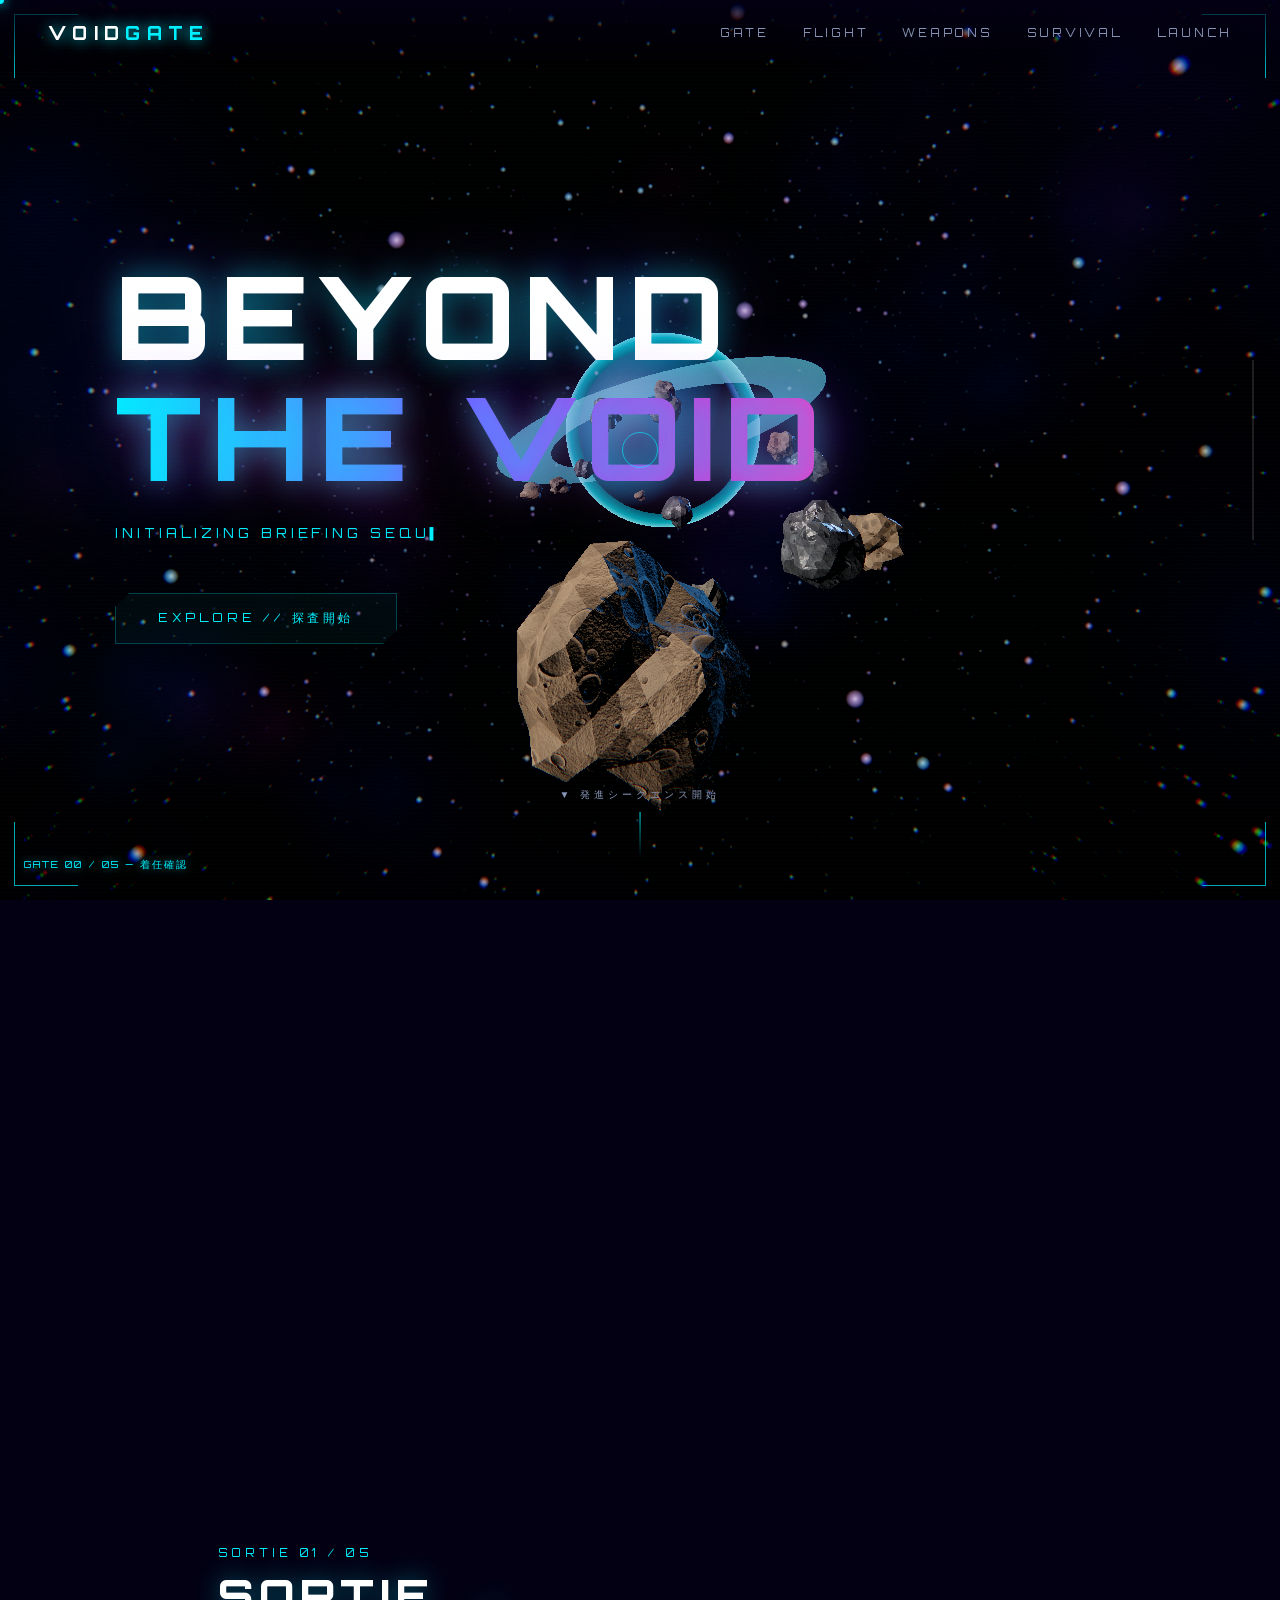
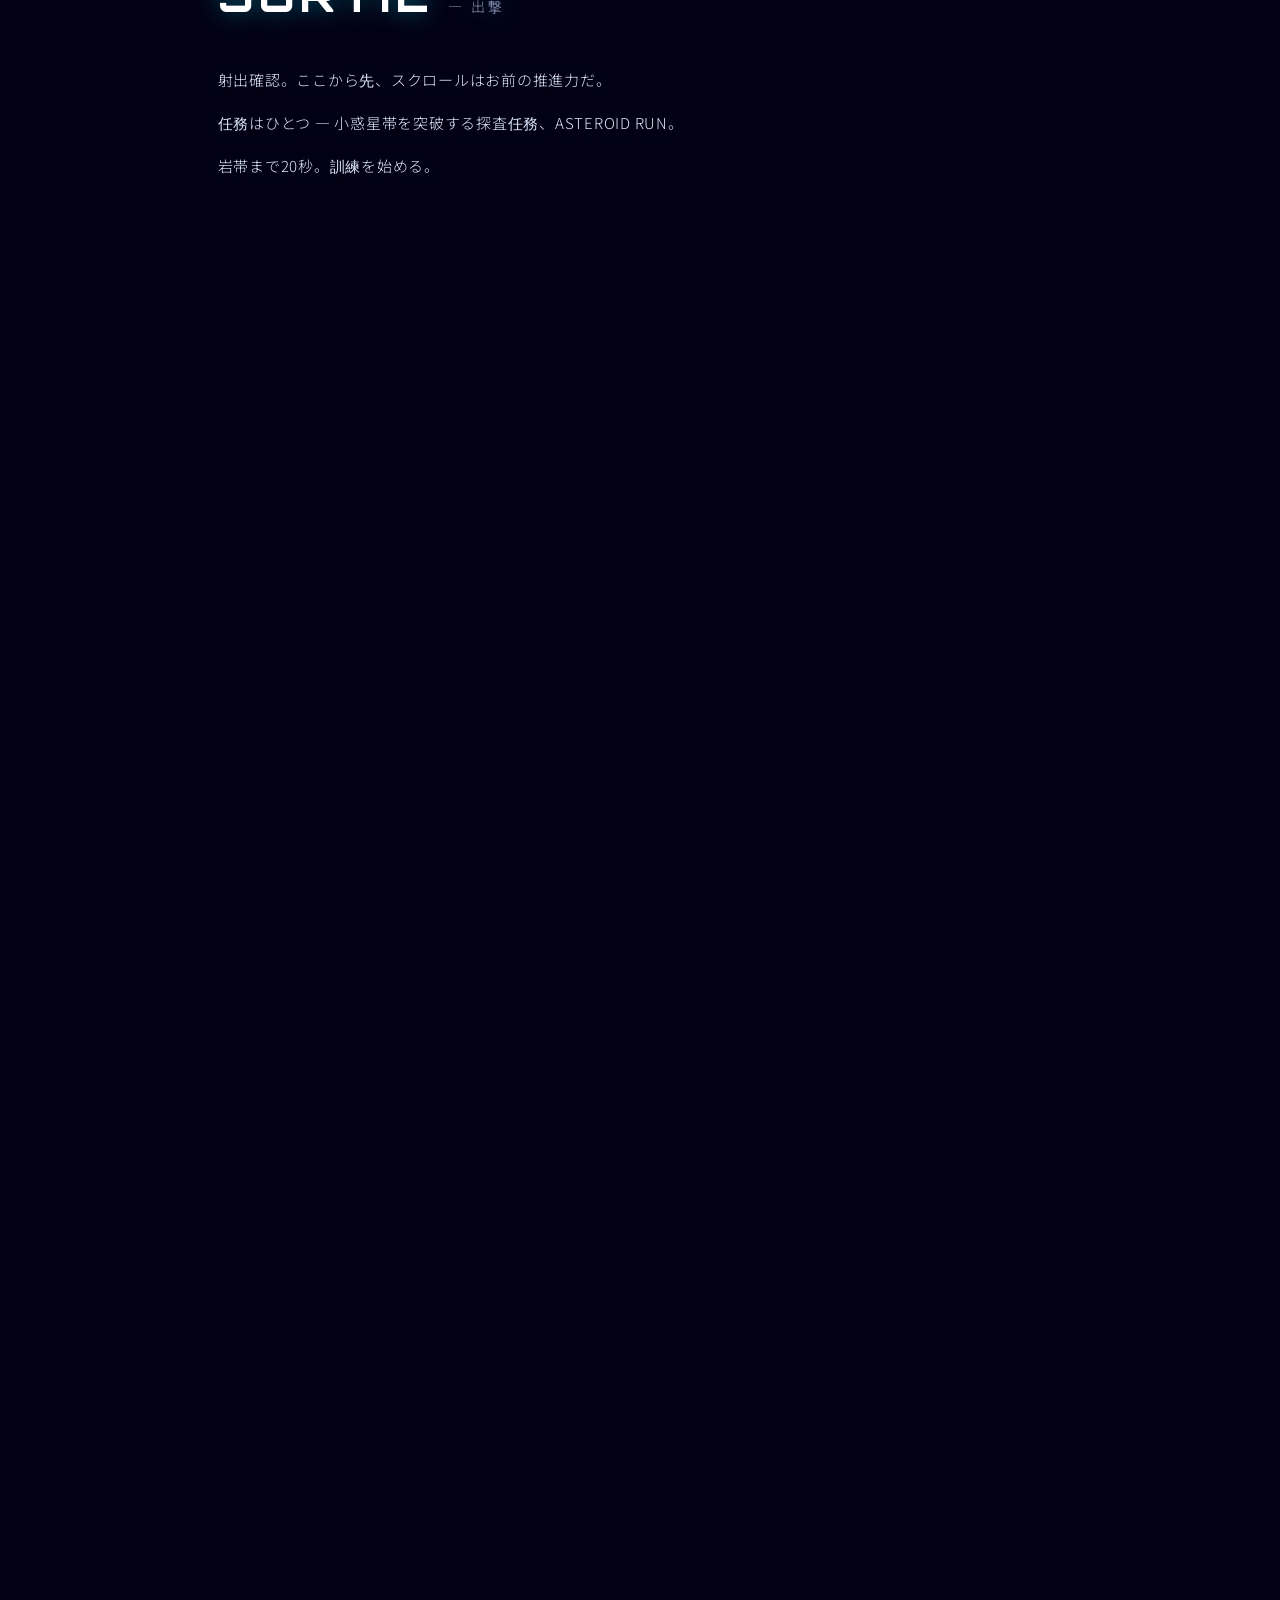
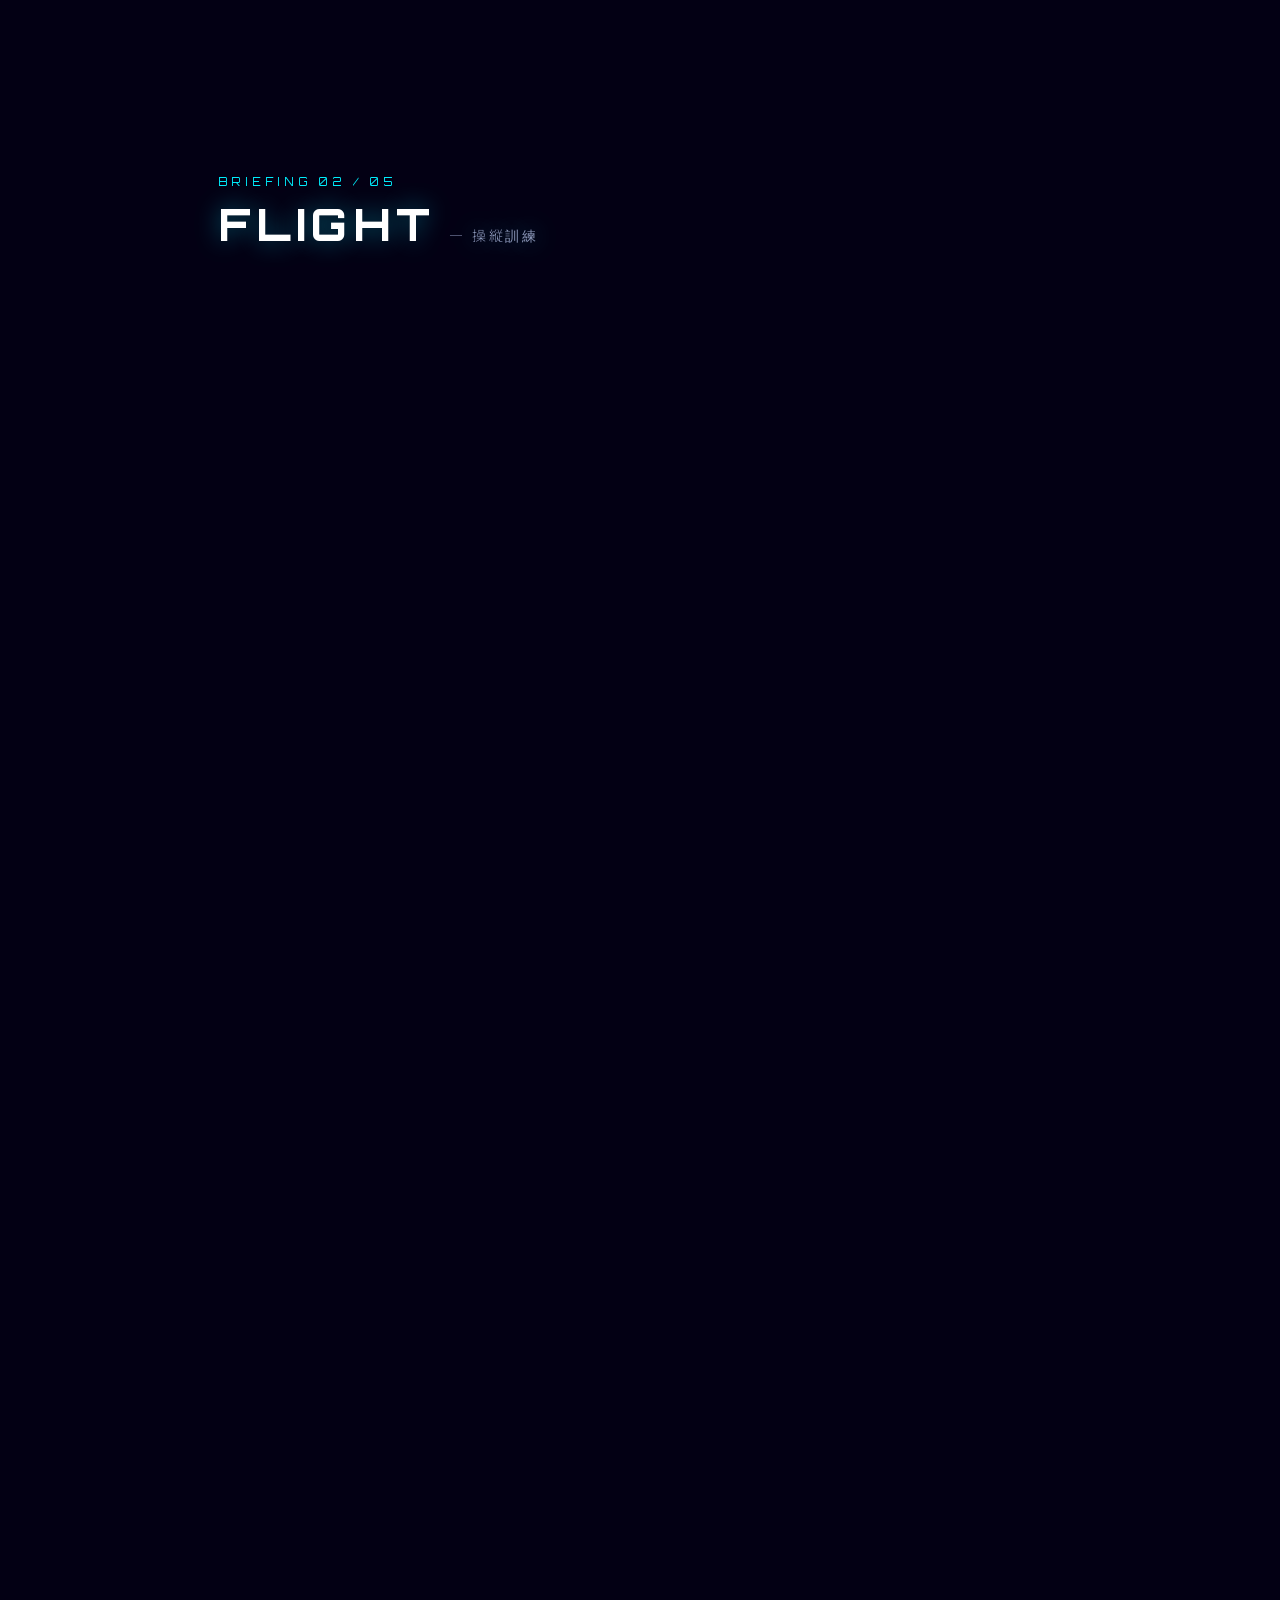
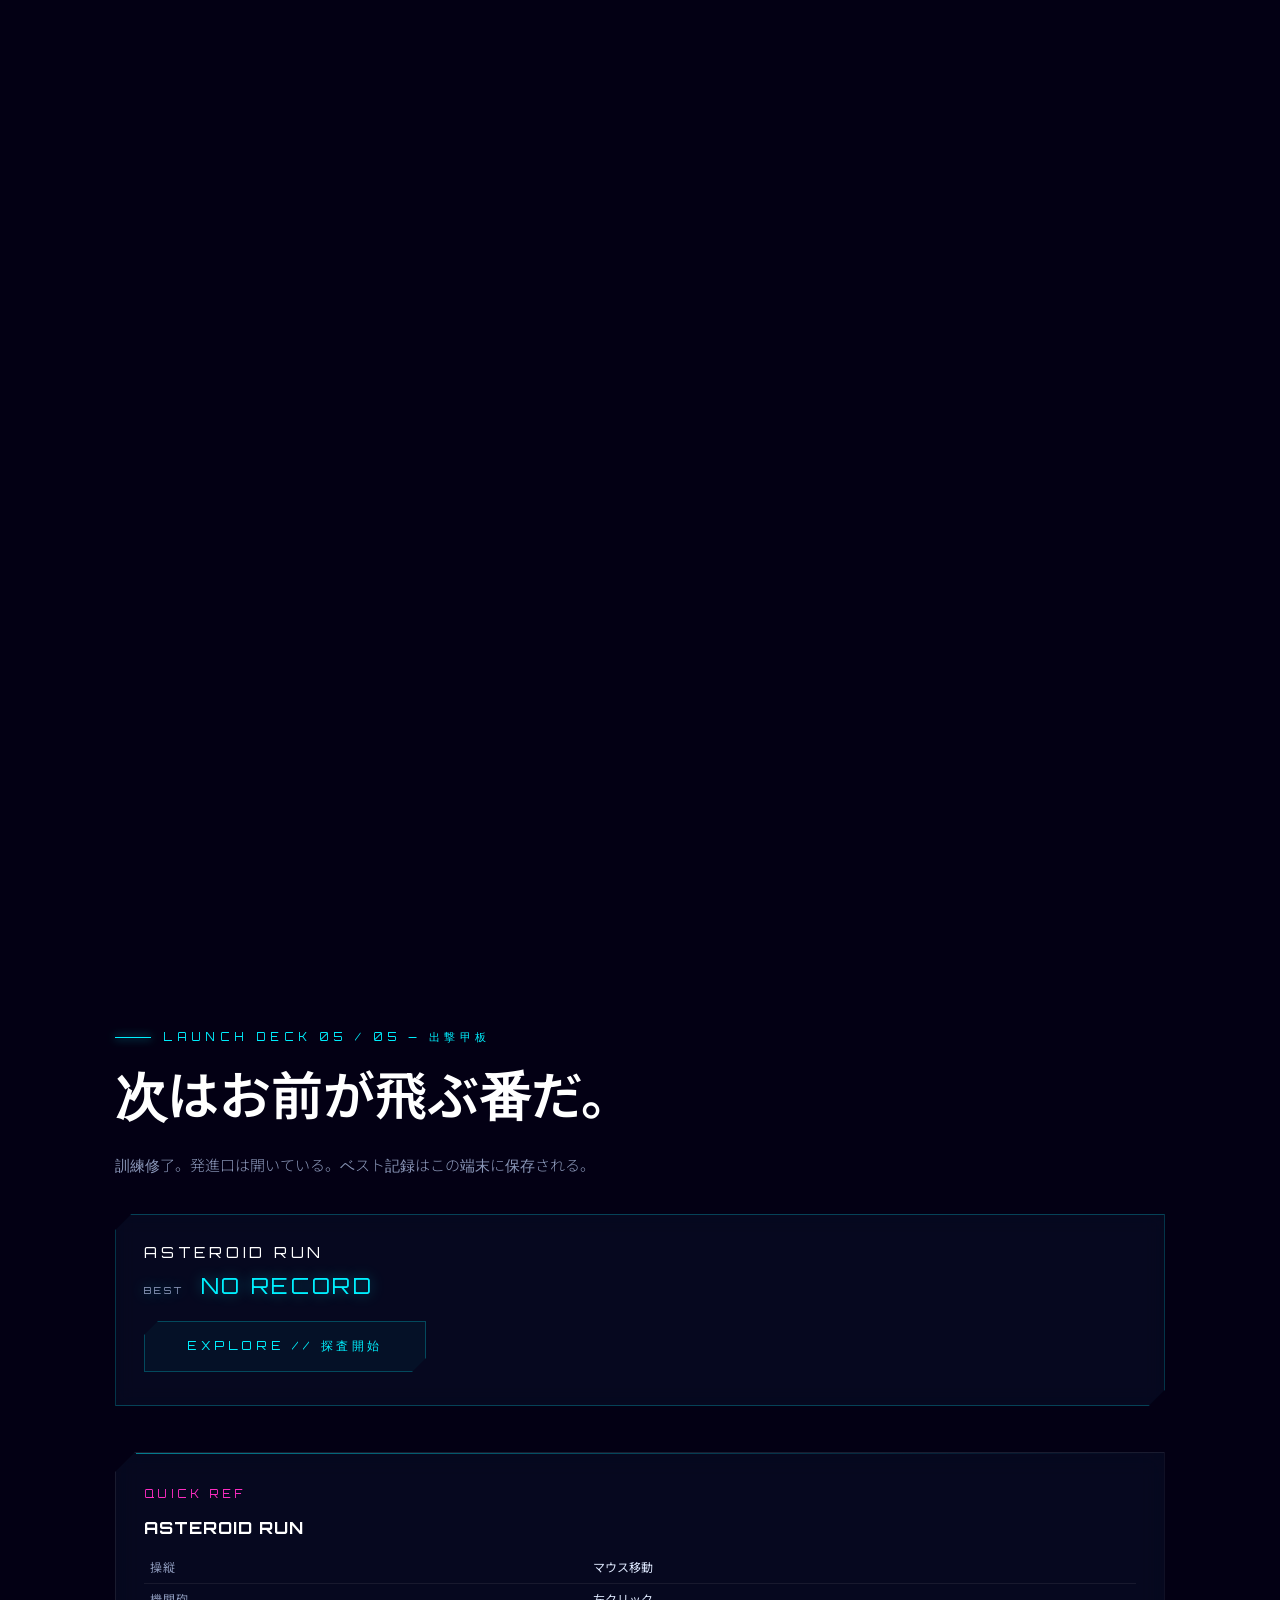
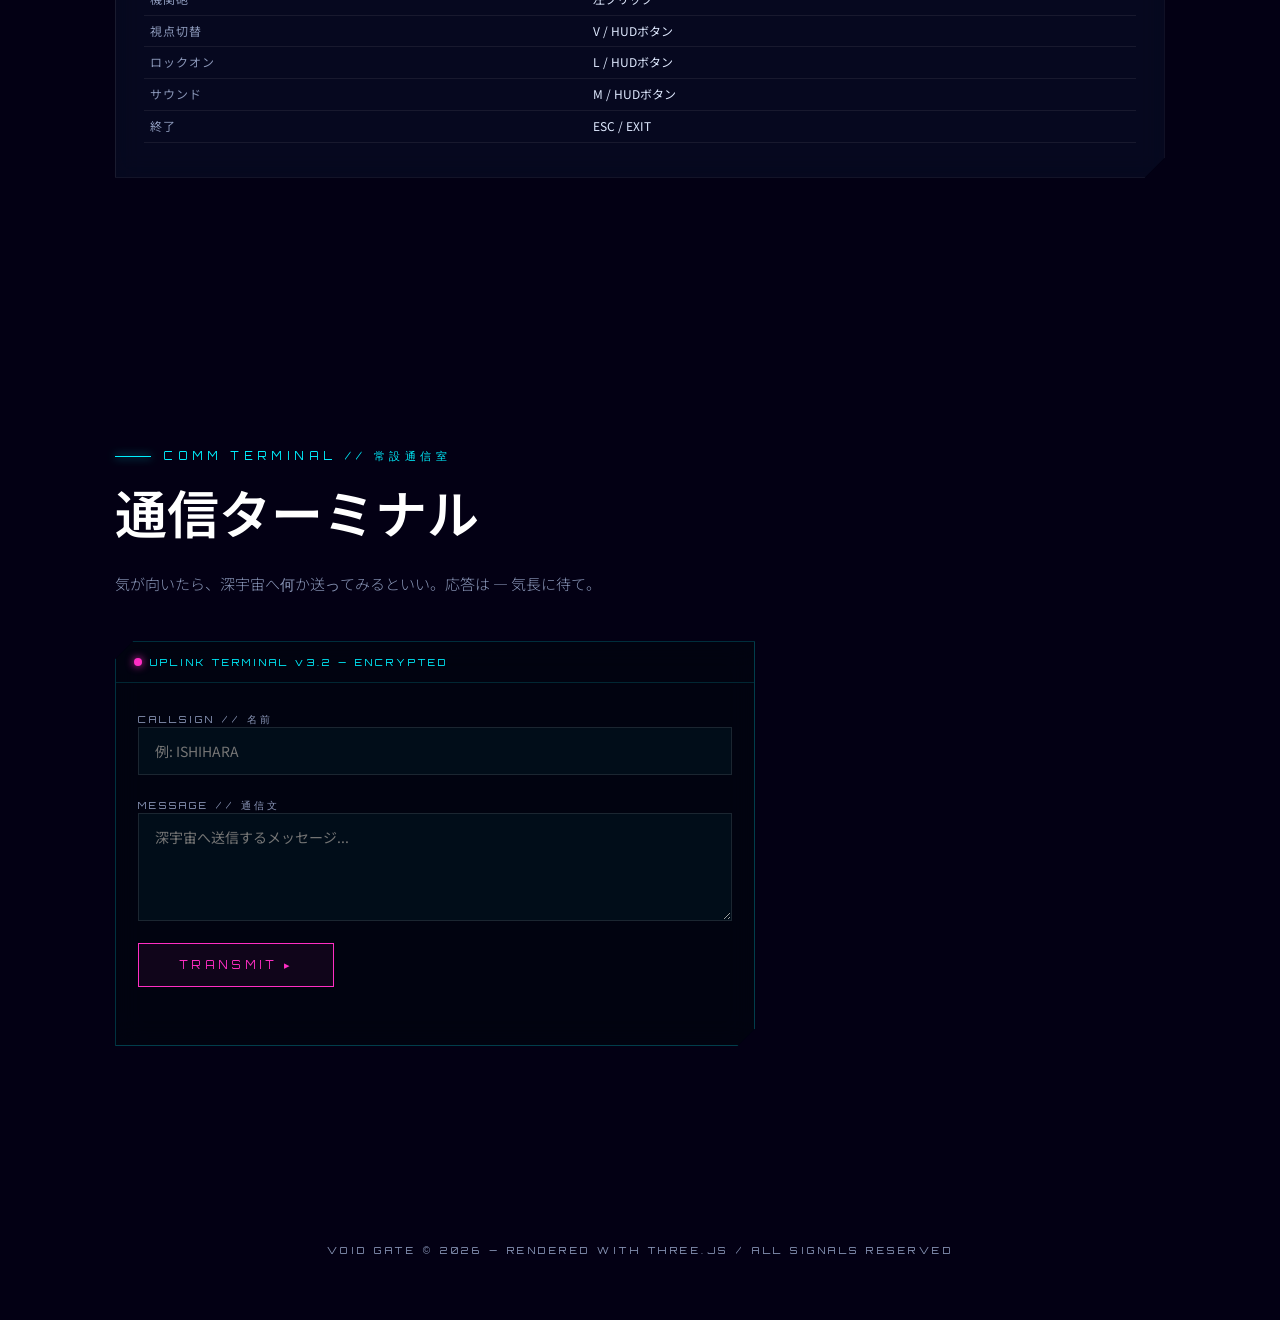
==== commit 48546085: "SPEC-11: 効果音のタイミング調整 - 計測: 入力→発音は即時、出力遅延は約29ms、全効果音の立ち上がりは5ms以内(オフライン描画で測定) - 爆発音: 低音主体で小型スピーカーでは立ち上" ====
--- a/index.html
+++ b/index.html
@@ -1190,12 +1190,15 @@
   let ctx = null, master = null, noiseBuf = null, engine = null;
   let muted = LS.get('vg-mute') === '1';
   const voices = new Set();          // 再生中SFX(上限8, AUD-12)
-  const test = {lastSfx: null, intensity: 0};
+  // テスト用の記録(直近の効果音と種類ごとの回数)
+  const test = {intensity: 0, counts: {}, _last: null,
+    get lastSfx(){ return this._last; },
+    set lastSfx(v){ this._last = v; if(v) this.counts[v.type] = (this.counts[v.type] || 0) + 1; }};
 
   function ensure(){
     if(!ctx){
       try{
-        ctx = new (window.AudioContext || window.webkitAudioContext)();
+        ctx = new (window.AudioContext || window.webkitAudioContext)({latencyHint: 'interactive'});   // SPEC-11: 低遅延を明示
         master = ctx.createGain();
         master.gain.value = muted ? 0 : 1;
         master.connect(ctx.destination);
@@ -1246,8 +1249,14 @@
     ensure();
     const big = Math.min(1, r/3);
     const lpf0 = 500 - big*250;                       // 大きい岩ほど低く重い(AUD-04)
-    test.lastSfx = {type:'explosion', lpf: lpf0}; if(!ctx) return;
+    test.lastSfx = {type:'explosion', lpf: lpf0, r}; if(!ctx) return;
     const dur = .4 + big*.4, t0 = ctx.currentTime, v = voice(dur);
+    // SPEC-11: 冒頭の「破裂」(高域ノイズ+短いクリック)。低音だけだと小型スピーカーで立ち上がりが鈍く遅れて聞こえるため
+    const tn = noise(), thp = ctx.createBiquadFilter(), tg = ctx.createGain();
+    thp.type = 'highpass'; thp.frequency.value = 2200;
+    tg.gain.setValueAtTime(1.6, t0); tg.gain.exponentialRampToValueAtTime(.001, t0 + .07);
+    tn.connect(thp).connect(tg).connect(v.g); tn.start(t0); tn.stop(t0 + .08);
+    tone(v, 'triangle', 1900, 260, .06, .5);
     const n = noise(), lp = ctx.createBiquadFilter();
     lp.type = 'lowpass';
     lp.frequency.setValueAtTime(lpf0, t0);
@@ -1274,19 +1283,26 @@
   }
   // SPEC-09e: ニアミスの風切り音(岩が通過した側に定位)。0.15秒以内の連続は1回にまとめる
   let lastWhoosh = -1;
-  function whoosh(pan){
-    ensure(); test.lastSfx = {type:'whoosh', pan}; if(!ctx) return;
+  // lead: 今からピーク(すれ違う瞬間)までの秒数。接近で膨らみ、すれ違いで頂点、ドップラーのように音程が下がって消える(SPEC-11)
+  function whoosh(pan, lead = 0){
+    ensure(); test.lastSfx = {type:'whoosh', pan, lead}; if(!ctx) return;
     const t0 = ctx.currentTime;
     if(t0 - lastWhoosh < .15) return;
     lastWhoosh = t0;
-    const v = voice(.3), n = noise(), bp = ctx.createBiquadFilter();
+    const L = Math.max(0, Math.min(.4, lead)), tp = t0 + L;
+    const v = voice(L + .3), n = noise(), bp = ctx.createBiquadFilter();
     bp.type = 'bandpass'; bp.Q.value = 1.2;
-    bp.frequency.setValueAtTime(1200, t0); bp.frequency.exponentialRampToValueAtTime(400, t0 + .25);
+    bp.frequency.setValueAtTime(1800, t0); bp.frequency.exponentialRampToValueAtTime(1200, tp + .001);
+    bp.frequency.exponentialRampToValueAtTime(400, tp + .25);
     if(ctx.createStereoPanner){ const pn = ctx.createStereoPanner(); pn.pan.value = Math.max(-1, Math.min(1, pan*.8)); n.connect(bp).connect(pn).connect(v.g); }
     else n.connect(bp).connect(v.g);
-    env(v.g, t0, .35, .28);
-    n.start(t0); n.stop(t0 + .3);
-  }
+    v.g.gain.setValueAtTime(.0001, t0);
+    v.g.gain.exponentialRampToValueAtTime(.35, Math.max(t0 + .006, tp));
+    v.g.gain.exponentialRampToValueAtTime(.0001, tp + .28);
+    n.start(t0); n.stop(tp + .3);
+  }
+  // 端末の出力遅延(秒)。Bluetooth などで大きい場合に予測できる音を前倒しする(上限0.3秒)
+  const outputLatency = ()=>ctx ? Math.min(.3, (ctx.outputLatency || 0) + (ctx.baseLatency || 0)) : 0;
   // SPEC-09e: 倍率が上がるたびに音程が上がる2音(tier 0..3)
   function combo(tier){
     ensure(); test.lastSfx = {type:'combo', tier}; if(!ctx) return;
@@ -1375,14 +1391,35 @@
   }
   function toggleMute(){ setMute(!muted); }
   function stopAll(){ [...voices].forEach(v=>v.kill()); engineStop(); }   // AUD-11
+  // SPEC-11: 効果音をオフラインで描画し、聞こえ始めるまでの時間を測る(テスト用)
+  // name の効果音を OfflineAudioContext で鳴らし、5ms 窓の RMS がピークの50%に達する時刻(全帯域/300Hz以上)を返す
+  async function _render(name, ...args){
+    const SR = 48000, dur = 1.2;
+    const saved = {ctx, master, noiseBuf, muted}, savedWhoosh = lastWhoosh; lastWhoosh = -1;
+    const off = new OfflineAudioContext(1, SR*dur, SR);
+    ctx = off; master = off.createGain(); master.gain.value = 1; muted = false;
+    master.connect(off.destination);
+    noiseBuf = off.createBuffer(1, SR, SR); const nd = noiseBuf.getChannelData(0); for(let i = 0; i < nd.length; i++) nd[i] = Math.random()*2 - 1;
+    let buf;
+    try{ ({ensure, gun, explosion, impact, coreGet, whoosh, combo, warn, sector}[name])(...args); buf = await off.startRendering(); }
+    finally{ ({ctx, master, noiseBuf, muted} = saved); lastWhoosh = savedWhoosh; }
+    const d = buf.getChannelData(0), W = Math.round(SR*.005);
+    const onset = arr=>{ const rms = []; for(let i = 0; i + W <= arr.length; i += W){ let q = 0; for(let j = i; j < i + W; j++) q += arr[j]*arr[j]; rms.push(Math.sqrt(q/W)); }
+      const pk = Math.max(...rms); const k = rms.findIndex(v=>v >= pk*.5); const kp = rms.indexOf(pk);
+      return {t50: +(k*5).toFixed(0), tPeak: +(kp*5).toFixed(0), peak: +pk.toFixed(4)}; };
+    // 300Hz以上: 1次の差分で簡易高域通過(打撃の立ち上がり=小型スピーカーで聞こえる成分)
+    const h = new Float32Array(d.length); let prev = 0, y = 0; const a = Math.exp(-2*Math.PI*300/SR);
+    for(let i = 0; i < d.length; i++){ y = a*(y + d[i] - prev); prev = d[i]; h[i] = y; }
+    return {full: onset(d), high: onset(h)};
+  }
   function _test(){
     return {ctx, voices: voices.size, engineOn: !!engine,
       engineFreq: engine ? engine.o1.frequency.value : 0,
-      masterGain: master ? master.gain.value : -1, lastSfx: test.lastSfx, intensity: test.intensity};
-  }
-  return {ensure, gun, explosion, impact, coreGet, ui, sector, warn, whoosh, combo, intensity,
+      masterGain: master ? master.gain.value : -1, lastSfx: test.lastSfx, intensity: test.intensity, counts: test.counts};
+  }
+  return {ensure, gun, explosion, impact, coreGet, ui, sector, warn, whoosh, combo, intensity, outputLatency,
           engineStart, engineSpeed, enginePause, engineStop,
-          setMute, toggleMute, stopAll, _test, get muted(){ return muted; }};
+          setMute, toggleMute, stopAll, _test, _render, get muted(){ return muted; }};
 })();
 
 /* ================= 共有3Dファクトリ Assets (SPEC-07a) — ゲームとページ双方から利用 ================= */
@@ -2970,7 +3007,7 @@
     hud();
   }
   // SPEC-09c: 配置はディレクター(Spawner.director)が管理し、メッシュはその位置を写すだけ
-  function hideMesh(m){ m.userData.item = null; m.visible = false; m.position.set(0, 0, 1e5); }
+  function hideMesh(m){ m.userData.item = null; m.visible = false; m.position.set(0, 0, 1e5); m.userData.nm = false; m.userData.ws = false; }
   function freeMesh(m){   // 被弾・撃破・回収で消えた物をディレクターからも外す
     const it = m.userData.item;
     if(it){ if(director) director.release(it.id); it.mesh = null; }
@@ -2981,7 +3018,7 @@
       const m = (it.kind === 'rock' ? asts : cores).find(q=>!q.userData.item);
       if(!m){ director.release(it.id); continue; }
       m.userData.item = it; it.mesh = m; m.visible = true;
-      if(it.kind === 'rock'){ m.userData.r = it.r; m.scale.setScalar(it.r); m.userData.nm = false; }
+      if(it.kind === 'rock'){ m.userData.r = it.r; m.scale.setScalar(it.r); m.userData.nm = false; m.userData.ws = false; }
       m.position.set(it.x, it.y, it.z);
     }
   }
@@ -3358,7 +3395,7 @@
   function nearMiss(m){
     m.userData.nm = true;
     addScore('near', 150);
-    SoundEngine.whoosh(Math.sign(m.position.x - ship.position.x) || 1);
+    if(!m.userData.ws) SoundEngine.whoosh(Math.sign(m.position.x - ship.position.x) || 1);   // 先行で鳴らしていなければ今鳴らす
     st.fovKick = 4; st.nmFlash = 1;
   }
   function destroyRock(m){   // 機関砲の撃破(大岩ほど高得点)
@@ -3397,10 +3434,28 @@
   }
   // SPEC-09a: 岩×機体4球の判定(移動線分の最接近点で測るのでトンネリングしない)。false=ゲーム終了
   const shipSph = Assets.SHIP_SPHERES.map(S=>({name:S.name, c:new THREE.Vector3(), c2:S.c2 ? new THREE.Vector3() : null, r:S.r}));
+  // SPEC-11: ニアミス音の先行発音。すれ違う瞬間に音のピークが「聞こえる」よう、0.12秒+端末の出力遅延ぶん前に予測して鳴らす
+  const WHOOSH_LEAD = .12;
+  function anticipateWhoosh(sz){
+    const ol = SoundEngine.outputLatency(), win = (WHOOSH_LEAD + ol)*st.speed;
+    for(const m of asts){
+      if(!m.visible || m.userData.ws || m.userData.nm) continue;
+      const z = m.position.z;
+      if(z >= sz || z < sz - win) continue;
+      m.position.z = sz;                               // すれ違う時点の位置で予測
+      const c = Assets.clearance(m, shipSph, 0);
+      m.position.z = z;
+      if(c > 0 && c <= NEAR){
+        m.userData.ws = true;
+        SoundEngine.whoosh(Math.sign(m.position.x - ship.position.x) || 1, Math.max(0, (sz - z)/st.speed - ol));
+      }
+    }
+  }
   function collide(now, sd, inv = false){
     if(inv) return true;
     Assets.shipSpheresWorld(ship, shipSph);
     const sz = ship.position.z;
+    if(st.speed > 0) anticipateWhoosh(sz);
     for(const m of asts){
       if(!m.visible || m.position.z < -60 || m.position.z - sd > 30) continue;   // 奥行きが離れた岩は判定不要(粗判定の手前で除外)
       const c = Assets.clearance(m, shipSph, sd);
@@ -3841,7 +3896,8 @@
     return {group:g, core, target, tracers, shards, flash, ring,
       fz:{f0:.50, f1:.80},
       edges:[{at:.28, fire:()=>SoundEngine.coreGet()}, {at:.42, fire:()=>SoundEngine.gun()}],
-      onRelease:()=>SoundEngine.explosion(2),
+      // SPEC-11: 映像の時間(ta)で鳴らす — 着弾閃光の誕生で着弾音、解除後に爆発が広がり始める瞬間で爆発音
+      taEdges:[{at:.49, fire:()=>SoundEngine.explosion(1)}, {at:.55, fire:()=>SoundEngine.explosion(2)}],
       update(ta){
         // コア: 前方から接近し機体位置で消える(回収)
         core.visible = ta < .28;
@@ -3925,7 +3981,7 @@
       fz:{f0:.45, f1:.80},
       camOff:{x:-.6, y:.4},
       edges:[{at:.43, fire:()=>SoundEngine.impact(false)}],
-      onRelease:()=>SoundEngine.impact(true),
+      taEdges:[{at:.505, fire:()=>SoundEngine.impact(true)}],   // SPEC-11: シールドが砕け始める瞬間に警告音
       update(ta){
         // 機体前面の位置(ローカル)
         const from = new THREE.Vector3().copy(sortie.ship.position).sub(g.position);
@@ -4048,6 +4104,10 @@
           // エッジ音(B-06方式): 章内イベント / フリーズ進入(f0) / 解除(f1)+結末SE
           if(st.edges) for(const e of st.edges)
             if(d._prev < e.at && tl >= e.at) e.fire();
+          // SPEC-11: 映像の時間(ta)で発火するエッジ(凍結中は ta が止まるため、映像の出来事と音が必ず一致する)
+          if(st.taEdges) for(const e of st.taEdges)
+            if(d._prevTa < e.at && ta >= e.at) e.fire();
+          d._prevTa = ta;
           if(st.fz){
             if(d._prev < st.fz.f0 && tl >= st.fz.f0) SoundEngine.ui('hold');
             if(d._prev < st.fz.f1 && tl >= st.fz.f1){ SoundEngine.ui('sync'); if(st.onRelease) st.onRelease(); }
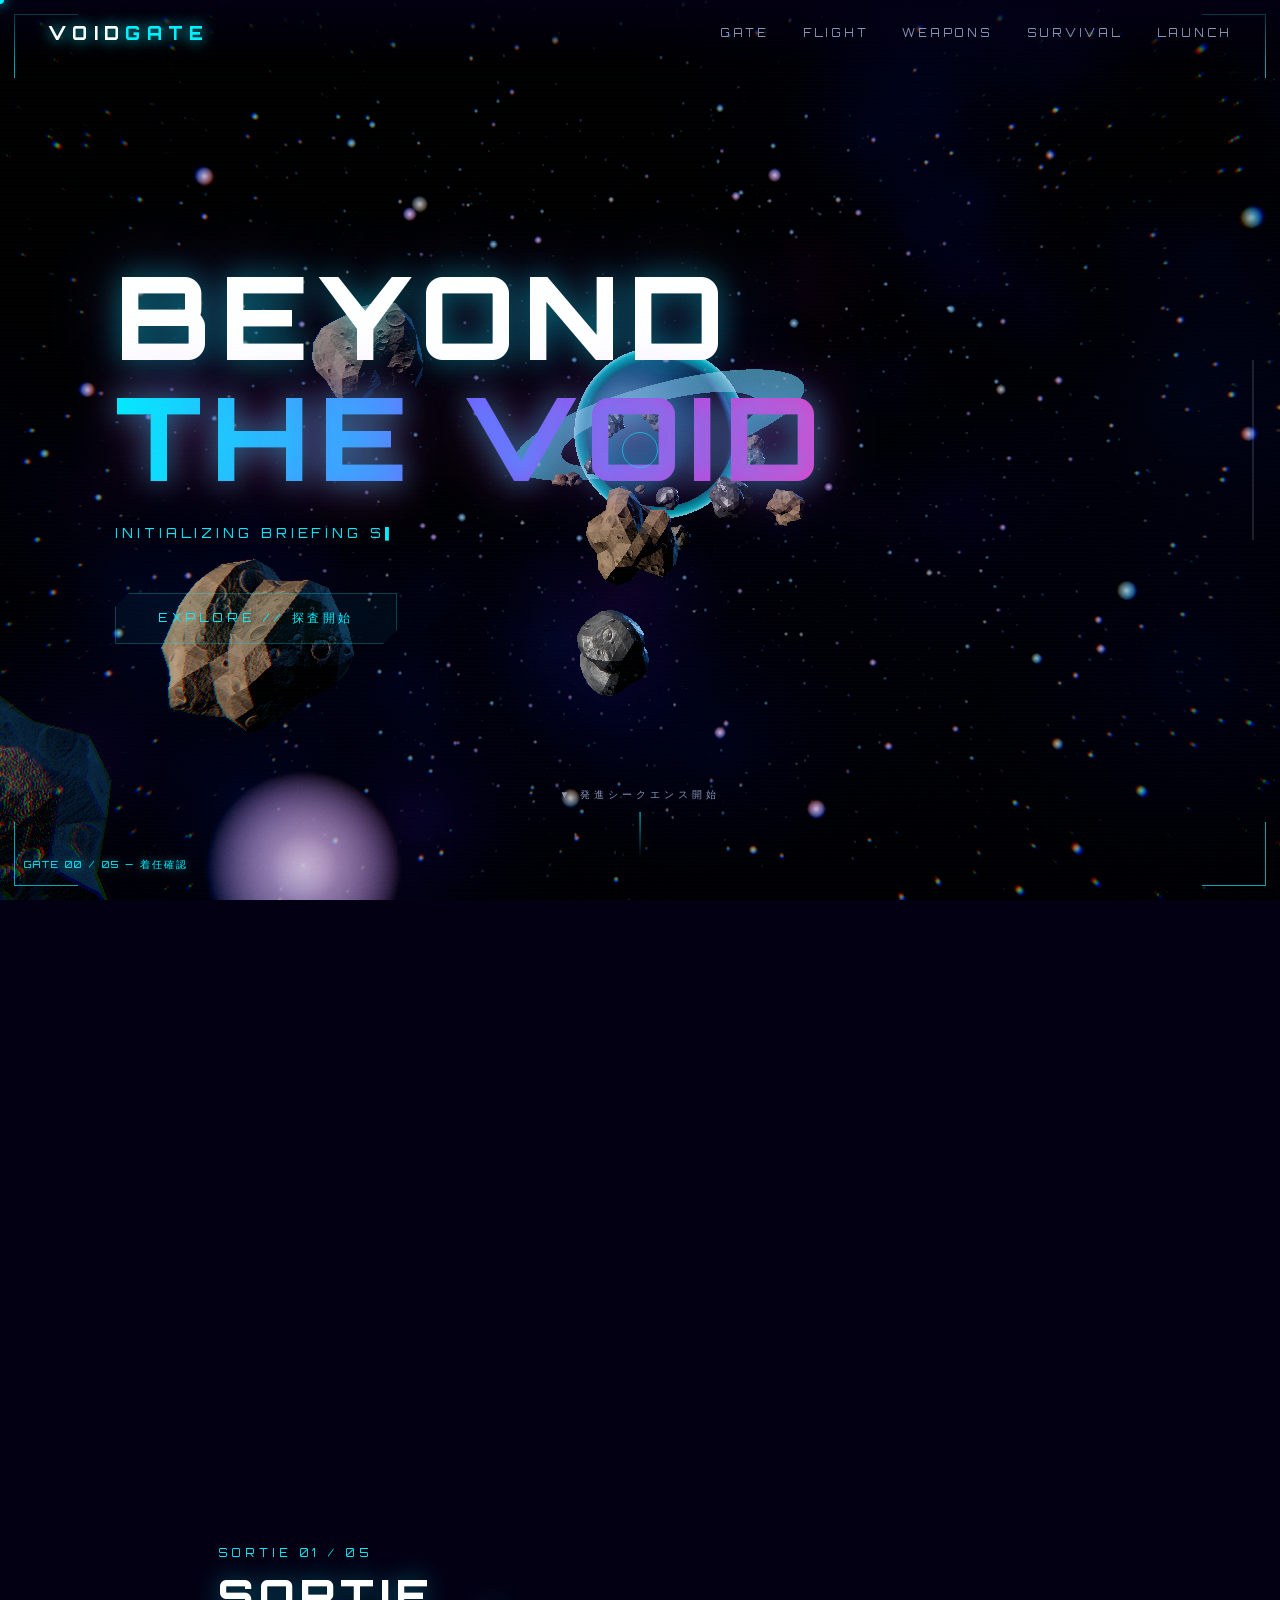
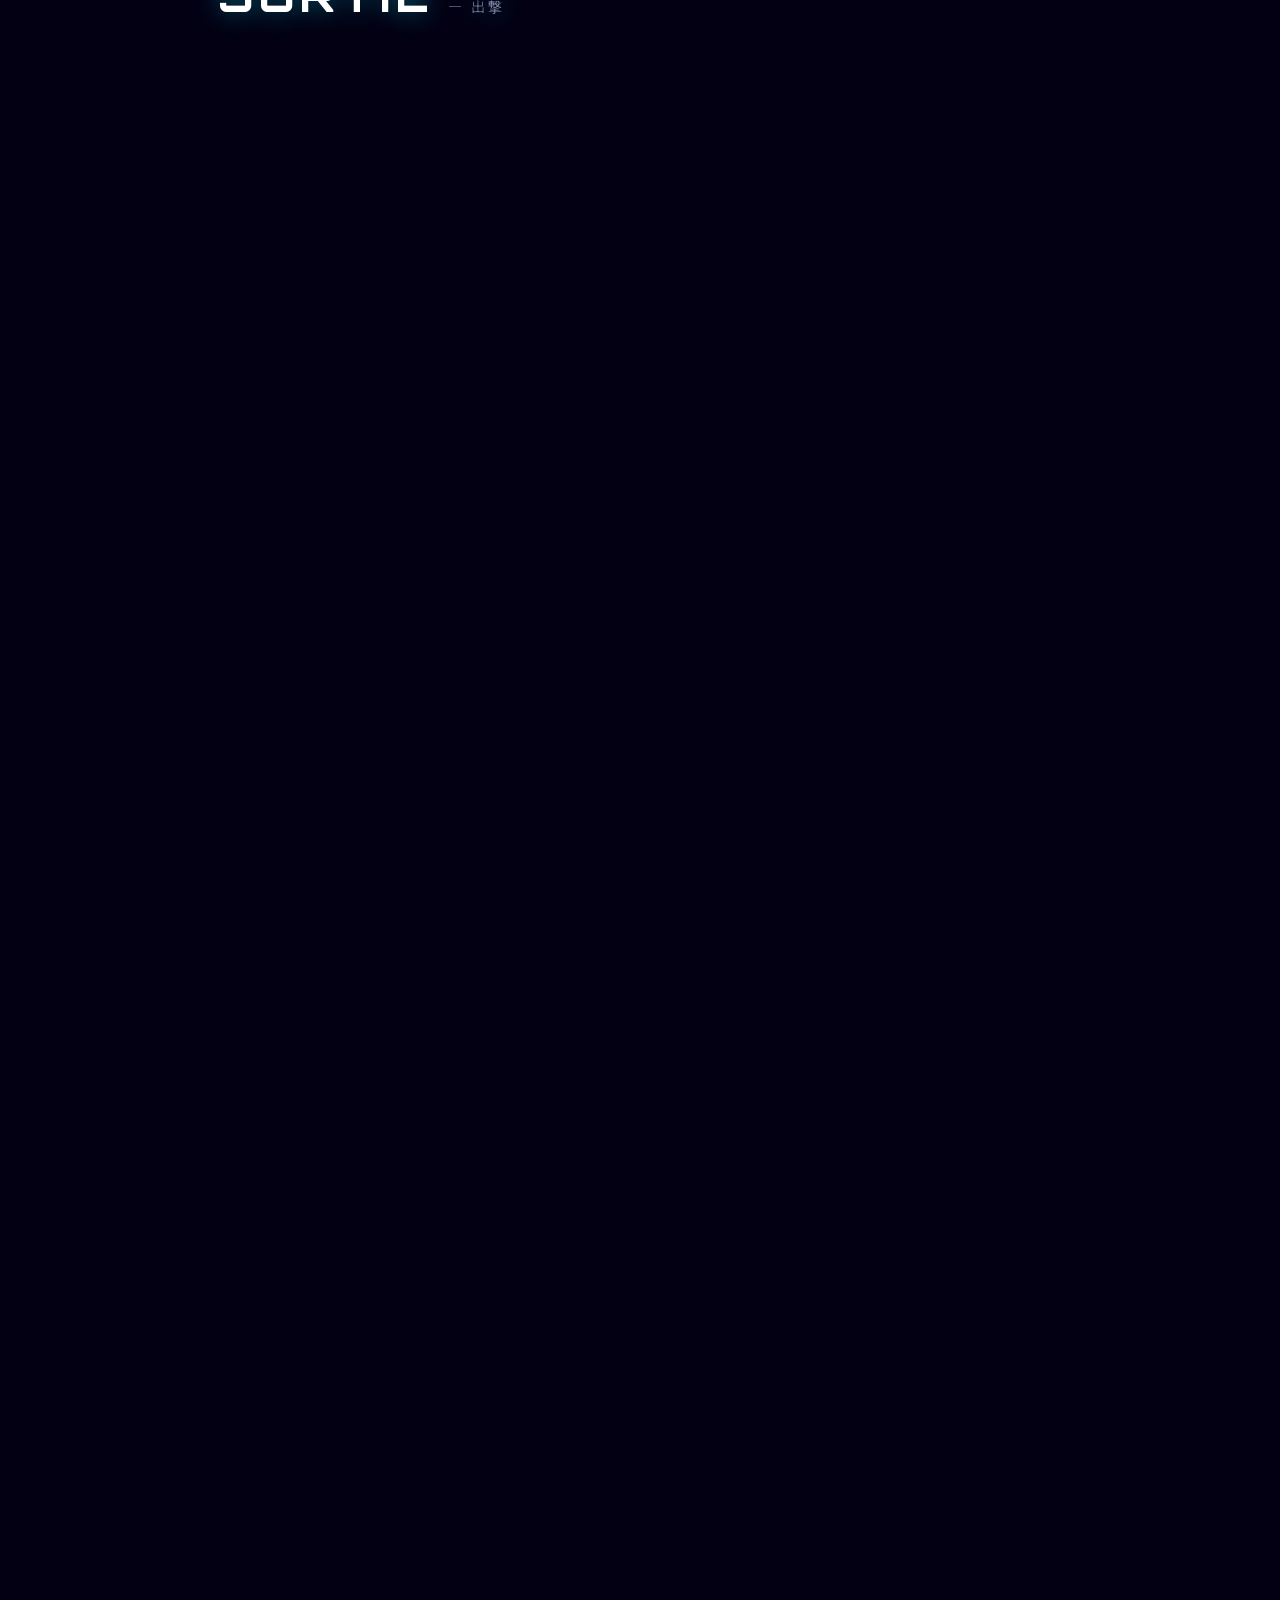
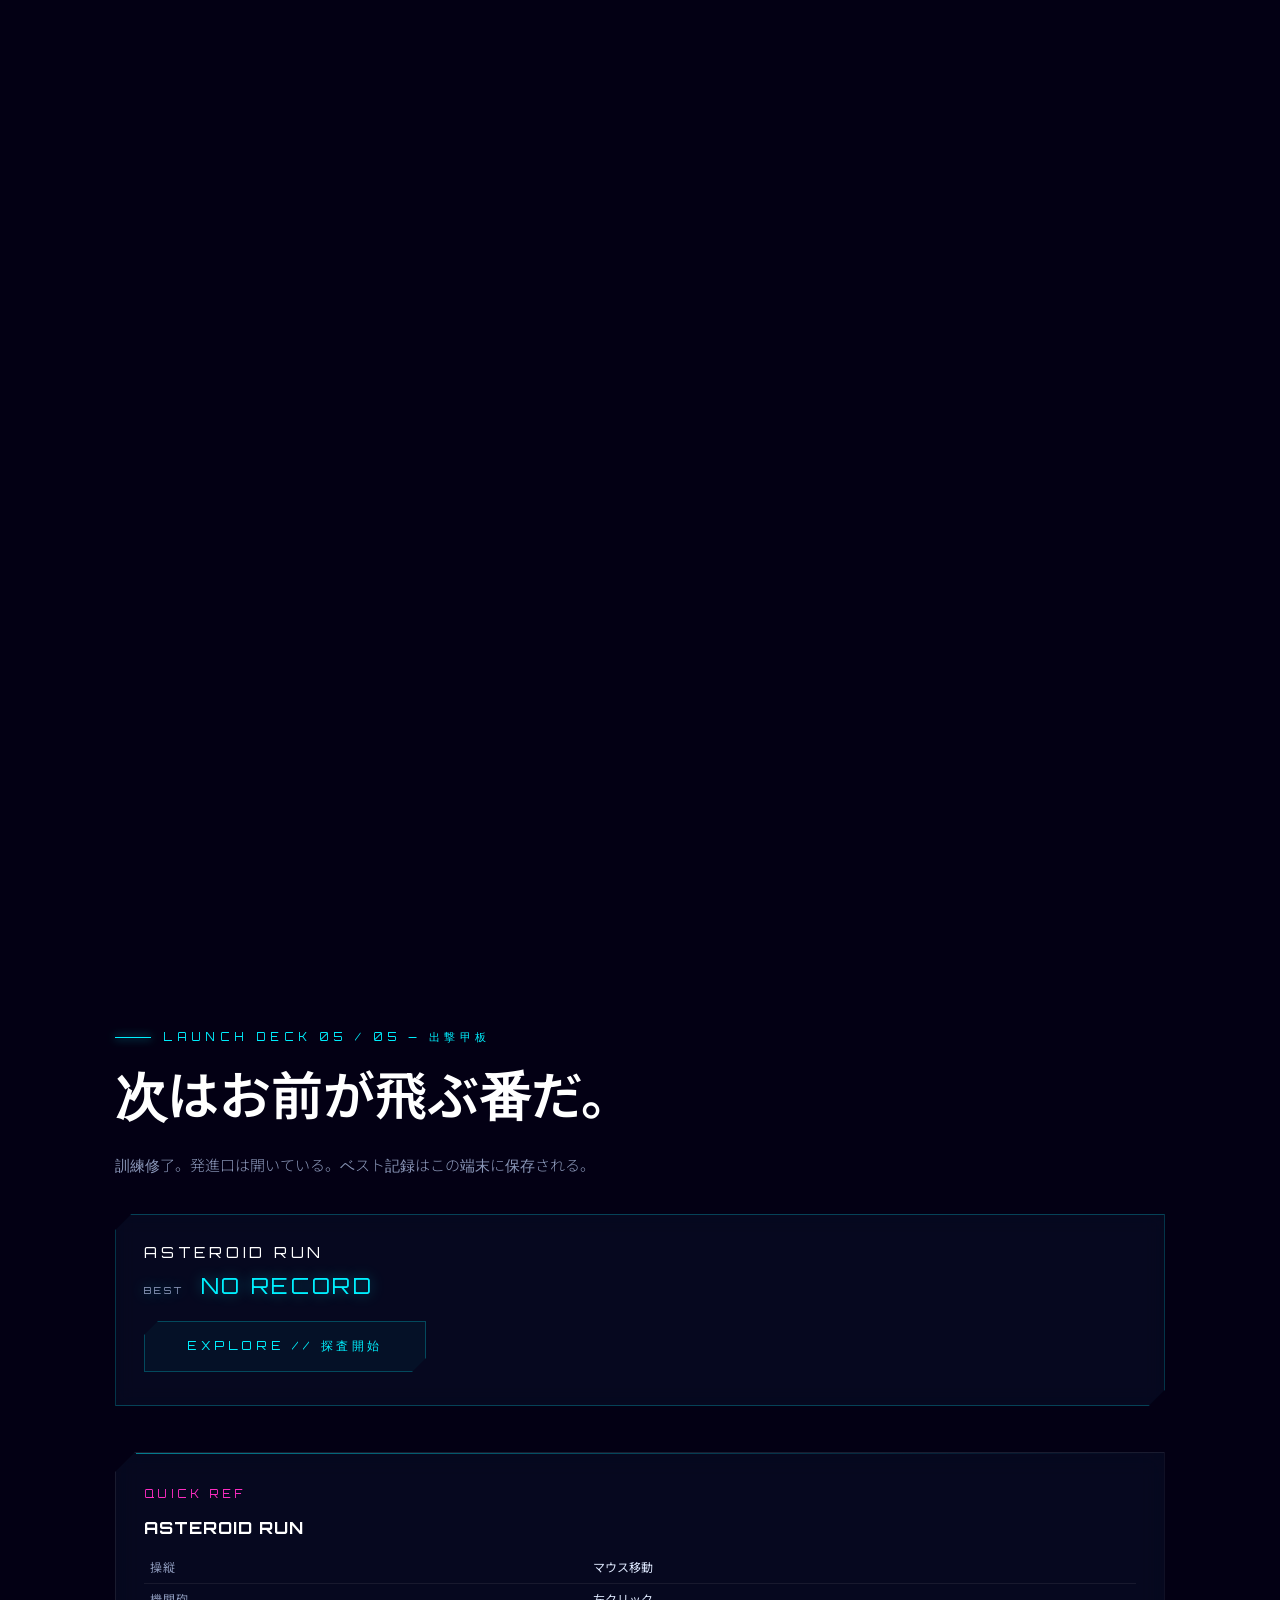
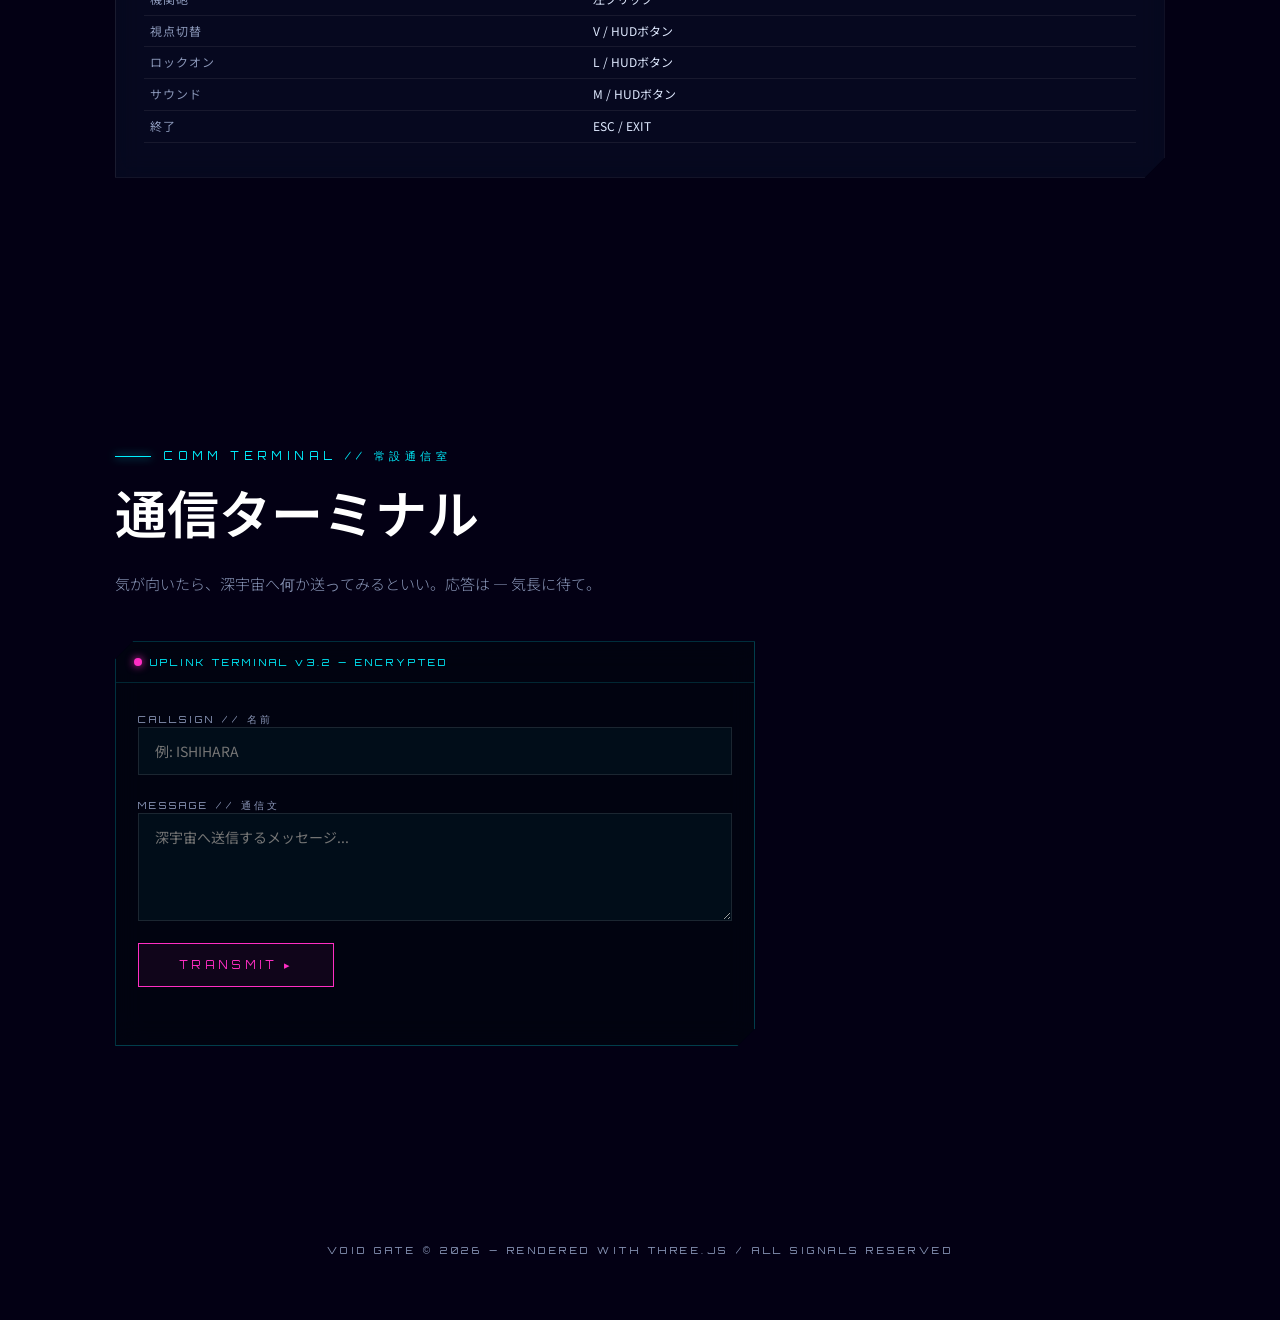
==== commit de5ea5f7: "[SPEC-13 K1] 操縦席の物理部品: 計器台・キャノピー・中央操縦桿・スピードメーター・投影レーダー - 旧ダッシュ/右寄せ操縦桿/スロットル/計器3面を撤去 - 操縦桿は画面下中央、入力で傾" ====
--- a/index.html
+++ b/index.html
@@ -2284,7 +2284,7 @@
 /* ---------- GAME 1: ASTEROID RUN(探査開始) ---------- */
 const AsteroidRun = (()=>{
   let R, S, C, ship, dust;
-  let cockpit, stick, lever, ret, retMat, dcv, dctx, dtex;
+  let cockpit, ret, retMat, ck = null;   // ck: SPEC-13 操縦席の部品と状態
   let composer, afterimage, bloom, grade, hudS, hudRig, gameRig;
   const BLOOM_BASE = .45;   // SPEC-09b: HDR基準のブルーム強度
   const BLOOM_RES = IS_TOUCH ? .5 : 1;   // SPは半解像度(BLM-04)
@@ -2456,100 +2456,163 @@
     P.flashes[0].userData.light.intensity = 0;
   }
 
-  /* --- コックピット(操縦席) --- */
+  /* --- コックピット(操縦席) — SPEC-13 K1: 計器台・キャノピー・中央操縦桿・スピードメーター・投影レーダー --- */
+  const CANVAS_Q = IS_TOUCH ? .6 : 1;   // SPはキャンバス解像度を下げる(K-R15)
+  const CK = {
+    dash:  {r0: 1.05, r1: 1.25, h: .4, y: -.78, arc: 2.1, topY: -.58, topIn: .74},
+    bow:   {r: 3.0, tube: .03, y: -1.0, z: -1.95, arc: 2.9},   // 頭上を越える大きな弧。FOV84°でも中央域(K-R02)に掛からず、左右の側枠として見える
+    glass: {r: 2.3, y: -.2, phi: [Math.PI*1.5 - 1.5, 3.0], theta: [.25, 1.6], grid: [18, 9]},
+    stick: {pos: [0, -.76, -.55], scale: 1.3, kx: .45, kz: .5, trigger: .08},
+    meter: {pos: [-.44, -.51, -.9], rot: [-.35, .32, 0],   // 筐体の下端を計器台に埋め込み、上端は FOV84° でも中央域(K-R02)の外
+            scale: IS_TOUCH ? 1.0 : .8, canvas: [540, 300], plane: [.54, .3]},
+    radar: {pos: [.46, -.47, -.92], rot: [-1.0, 0, -.25], size: .36, canvas: 256},   // 下端を計器台の上面より上に
+    glowK: 1.6,   // 発光線のHDR倍率(ブルームは掛かるが白飛びしない上限)
+  };
+  const STATE_COL = ['#00f0ff', '#ffb347', '#ff3b5c'];   // 通常 / シールド1 / シールド0
+  const stateIdx = ()=>!st ? 0 : st.shields <= 0 ? 2 : st.shields === 1 ? 1 : 0;
+  function canvasPanel(cw, ch){
+    const cv = document.createElement('canvas');
+    cv.width = Math.round(cw*CANVAS_Q); cv.height = Math.round(ch*CANVAS_Q);
+    const ctx = cv.getContext('2d'); ctx.scale(CANVAS_Q, CANVAS_Q);
+    const tex = new THREE.CanvasTexture(cv); tex.colorSpace = THREE.SRGBColorSpace;
+    return {cv, ctx, tex, cw, ch};
+  }
+  function glowText(c, txt, x, y, px, col, align = 'center', blur = 10){
+    c.font = `${px}px Orbitron, monospace`; c.textAlign = align; c.textBaseline = 'alphabetic';
+    c.shadowColor = col; c.shadowBlur = blur; c.fillStyle = col; c.fillText(txt, x, y);
+    c.shadowBlur = 0; c.fillStyle = '#fff'; c.globalAlpha = .55; c.fillText(txt, x, y); c.globalAlpha = 1;
+  }
   function buildCockpit(){
     S.add(C);
     cockpit = new THREE.Group();
     C.add(cockpit);
-
-    const dark = new THREE.MeshStandardMaterial({color:0x0b1126, metalness:.7, roughness:.45});
-    const metal = new THREE.MeshStandardMaterial({color:0x232c48, metalness:.85, roughness:.3});
-    const cyanGlow = new THREE.MeshBasicMaterial({color:0x17aec4});   // 青かぶり対策で輝度を抑制
-    const magGlow = new THREE.MeshBasicMaterial({color:0xff2ec4});
-
-    // 曲面ダッシュボード + 発光トリム(操縦者を包み込むラウンドコンソール)
-    const arc = 1.6, thetaS = Math.PI - arc/2;
-    const dashMat = new THREE.MeshStandardMaterial({color:0x0b1126, metalness:.7, roughness:.45, side:THREE.DoubleSide});
-    const trimMat = new THREE.MeshBasicMaterial({color:0x0d8ea4, side:THREE.DoubleSide});   // 青かぶり対策
-    const dash = new THREE.Mesh(new THREE.CylinderGeometry(2.0, 2.3, .95, 64, 1, true, thetaS, arc), dashMat);
-    dash.position.set(0, -1.42, 0);
-    const trim = new THREE.Mesh(new THREE.CylinderGeometry(2.0, 2.0, .022, 64, 1, true, thetaS, arc), trimMat);
-    trim.position.set(0, -.94, 0);
-    cockpit.add(dash, trim);
-
-    // (キャノピーリブは視界を遮るため廃止 — 視界は計器とビネットのみで構成)
-
-    // 操縦桿(入力に連動して傾く)
-    stick = new THREE.Group();
-    stick.position.set(.85, -1.08, -1.12);
-    const sbase = new THREE.Mesh(new THREE.SphereGeometry(.17, 32, 24, 0, Math.PI*2, 0, Math.PI/2), dark);
-    sbase.scale.y = .55;
-    const srod = new THREE.Mesh(new THREE.CylinderGeometry(.035, .05, .52, 24), metal);
-    srod.position.y = .28;
-    const sgrip = new THREE.Mesh(new THREE.CapsuleGeometry(.07, .13, 8, 24), dark);
-    sgrip.position.y = .58;
-    const sring = new THREE.Mesh(new THREE.TorusGeometry(.078, .013, 12, 36), cyanGlow);
-    sring.position.y = .5; sring.rotation.x = Math.PI/2;
-    const sbtn = new THREE.Mesh(new THREE.SphereGeometry(.024, 16, 16), magGlow);
-    sbtn.position.set(0, .66, .045);
-    stick.add(sbase, srod, sgrip, sring, sbtn);
-    cockpit.add(stick);
-
-    // スロットルレバー(速度に連動)
-    lever = new THREE.Group();
-    lever.position.set(-1.02, -1.26, -1.04);
-    lever.rotation.z = -.34;   // 外側へ傾けて計器に被らないように
-    const lrod = new THREE.Mesh(new THREE.CylinderGeometry(.026, .034, .4, 18), metal);
-    lrod.position.y = .2;
-    const lknob = new THREE.Mesh(new THREE.CapsuleGeometry(.05, .11, 8, 20), dark);
-    lknob.position.y = .42; lknob.rotation.z = Math.PI/2;
-    const lring = new THREE.Mesh(new THREE.TorusGeometry(.054, .011, 10, 28), cyanGlow);
-    lring.position.y = .42; lring.rotation.y = Math.PI/2;
-    lever.add(lrod, lknob, lring);
-    cockpit.add(lever);
-
-    // SPEC-05 CPT-01: グリーブル(手置き座標表・視界を遮らない下部/側部限定・材質別に結合)
-    const B = (w,h,d)=>new THREE.BoxGeometry(w,h,d);
-    const CY = (r,h)=>new THREE.CylinderGeometry(r,r,h,10);
-    const gDark = [
-      {g:B(.16,.05,.10), p:[-.42,-1.12,-1.40], r:[-.28,0,0]},
-      {g:B(.22,.04,.12), p:[ .40,-1.13,-1.41], r:[-.28,0,0]},
-      {g:B(.10,.06,.10), p:[-1.22,-1.02,-1.02], r:[-.2,.5,0]},
-      {g:B(.12,.05,.14), p:[ 1.24,-1.00,-1.00], r:[-.2,-.5,0]},
-      {g:B(.30,.035,.09), p:[0,-1.10,-1.52], r:[-.30,0,0]},
-      {g:B(.09,.05,.09), p:[-.20,-1.14,-1.46], r:[-.28,0,0]},
-      {g:B(.09,.05,.09), p:[ .20,-1.14,-1.46], r:[-.28,0,0]},
-      {g:B(.14,.04,.08), p:[-.85,-1.06,-1.28], r:[-.24,.35,0]},
-      {g:B(.14,.04,.08), p:[ .85,-1.06,-1.28], r:[-.24,-.35,0]},
-    ];
-    const gMetal = [
-      {g:CY(.018,.5), p:[-1.05,-1.18,-1.20], r:[0,0,1.35]},
-      {g:CY(.018,.5), p:[ 1.05,-1.18,-1.20], r:[0,0,-1.35]},
-      {g:CY(.025,.24), p:[-.62,-1.10,-1.38], r:[1.25,0,0]},
-      {g:CY(.025,.24), p:[ .62,-1.10,-1.38], r:[1.25,0,0]},
-      {g:CY(.015,.42), p:[0,-1.05,-1.56], r:[0,0,Math.PI/2]},
-      {g:B(.05,.05,.05), p:[-1.30,-1.10,-.88], r:[0,.5,0]},
-      {g:B(.05,.05,.05), p:[ 1.30,-1.10,-.88], r:[0,-.5,0]},
-    ];
-    cockpit.add(new THREE.Mesh(Assets.mergeGeo(gDark), dark), new THREE.Mesh(Assets.mergeGeo(gMetal), metal));
-
-    // CPT-03: 非同期明滅インジケータ(位相ずらし) + CPT-04: CRITICAL赤色非常灯
+    const std = o=>new THREE.MeshStandardMaterial(o);
+    const mDash = std({color:0x121821, metalness:.72, roughness:.36, envMapIntensity:.9, side:THREE.DoubleSide});
+    const mFrame = std({color:0x1a202a, metalness:.85, roughness:.28, envMapIntensity:1.1});
+    const mGrip = std({color:0x2c333e, metalness:.35, roughness:.5, envMapIntensity:.9});
+    const mRubber = std({color:0x0d0f13, metalness:.2, roughness:.82});
+    const mMetal = std({color:0x8d96a3, metalness:.9, roughness:.3, envMapIntensity:1.2});
+    const mGlow = new THREE.MeshBasicMaterial({color: new THREE.Color(STATE_COL[0]).multiplyScalar(CK.glowK)});
+    const mRed = new THREE.MeshBasicMaterial({color: new THREE.Color(0xff3b5c).multiplyScalar(1.8)});
+
+    // K-01 計器台: 側面(円筒の一部) + 上面(輪) + 内縁の発光線
+    const D0 = CK.dash, ts = Math.PI - D0.arc/2;
+    const side = new THREE.Mesh(new THREE.CylinderGeometry(D0.r0, D0.r1, D0.h, 72, 1, true, ts, D0.arc), mDash);
+    side.position.y = D0.y;
+    const topG = new THREE.RingGeometry(D0.topIn, D0.r0, 72, 1, Math.PI/2 - D0.arc/2, D0.arc); topG.rotateX(-Math.PI/2);
+    const top = new THREE.Mesh(topG, mDash); top.position.y = D0.topY;
+    const stripG = new THREE.TorusGeometry(D0.topIn + .01, .004, 6, 120, D0.arc);
+    stripG.rotateZ(Math.PI/2 - D0.arc/2); stripG.rotateX(-Math.PI/2);
+    const strip = new THREE.Mesh(stripG, mGlow); strip.position.y = D0.topY + .005;
+    cockpit.add(side, top, strip);
+
+    // CPT-01 グリーブル: 計器台上面の外周・左右6個ずつ(中央域の外)
+    const gDark = [], gMetal = [];
+    for(const sx of [-1, 1]) for(let i = 0; i < 6; i++){
+      const a = sx*(.72 + i*.07), r = .99 + (i%2)*.03, p = [Math.sin(a)*r, D0.topY + .008, -Math.cos(a)*r];
+      if(i%3 === 2) gMetal.push({g: new THREE.CylinderGeometry(.006, .006, .07, 8), p, r: [0, -a, Math.PI/2]});
+      else gDark.push({g: new THREE.BoxGeometry(.035 + (i%2)*.015, .012, .025), p, r: [0, -a, 0]});
+    }
+    cockpit.add(new THREE.Mesh(Assets.mergeGeo(gDark), mDash), new THREE.Mesh(Assets.mergeGeo(gMetal), mMetal));
+
+    // CPT-03 非同期明滅ランプ(上面の外周)
     const lamps = [];
-    [[-.34,-1.115,-1.415,0], [-.27,-1.13,-1.44,1.3], [.30,-1.115,-1.415,2.6]].forEach(([x,y,z,ph])=>{
-      const L = new THREE.Mesh(new THREE.PlaneGeometry(.05,.05),
-        new THREE.MeshBasicMaterial({color:0x2fb9cf, transparent:true, opacity:.4,
-          blending:THREE.AdditiveBlending, depthWrite:false}));
-      L.position.set(x, y, z); L.rotation.x = -.3;
+    [[-.15, 0], [.12, 1.3], [.25, 2.6]].forEach(([a, ph])=>{
+      const L = new THREE.Mesh(new THREE.PlaneGeometry(.022, .022),
+        new THREE.MeshBasicMaterial({color:0x2fb9cf, transparent:true, opacity:.4, blending:THREE.AdditiveBlending, depthWrite:false}));
+      L.position.set(Math.sin(a), D0.topY + .003, -Math.cos(a)); L.rotation.set(-Math.PI/2, 0, -a);
       L.userData.ph = ph;
       cockpit.add(L); lamps.push(L);
     });
-    const alertLamp = new THREE.Mesh(new THREE.BoxGeometry(.07,.035,.03),
-      new THREE.MeshBasicMaterial({color:0xff2040, transparent:true, opacity:.12}));
-    alertLamp.position.set(.44, -1.10, -1.43); alertLamp.rotation.x = -.28;
+
+    // K-02 キャノピー: 金属の枠 + フレネルと継ぎ目の格子のガラス(全天周囲モニターの質感)
+    const B0 = CK.bow, bowG = new THREE.TorusGeometry(B0.r, B0.tube, 10, 96, B0.arc);
+    bowG.rotateZ(Math.PI/2 - B0.arc/2);
+    const bow = new THREE.Mesh(bowG, mFrame); bow.position.set(0, B0.y, B0.z);
+    const G0 = CK.glass;
+    const glass = new THREE.Mesh(new THREE.SphereGeometry(G0.r, 48, 32, G0.phi[0], G0.phi[1], G0.theta[0], G0.theta[1]), new THREE.ShaderMaterial({
+      side:THREE.BackSide, transparent:true, depthWrite:false, blending:THREE.AdditiveBlending,
+      uniforms:{grid:{value:new THREE.Vector2(...G0.grid)}},
+      vertexShader:`varying vec3 n; varying vec3 v; varying vec2 u; void main(){ u = uv; n = normalize(normalMatrix*normal); vec4 mv = modelViewMatrix*vec4(position, 1.); v = normalize(-mv.xyz); gl_Position = projectionMatrix*mv; }`,
+      fragmentShader:`uniform vec2 grid; varying vec3 n; varying vec3 v; varying vec2 u;
+        void main(){ float f = pow(1. - abs(dot(n, v)), 3.);
+          vec2 q = abs(fract(u*grid) - .5); float g = smoothstep(.49, .5, max(q.x, q.y))*.05;
+          float a = f*.35 + g; gl_FragColor = vec4(vec3(.5, .8, 1.)*a, a); }`}));
+    glass.position.y = G0.y;
+    cockpit.add(bow, glass);
+
+    // K-03 操縦桿(画面下中央・入力に連動して傾く)
+    const K = CK.stick;
+    const stickPivot = new THREE.Group(); stickPivot.position.set(...K.pos);
+    const body = new THREE.Group(); body.scale.setScalar(K.scale);
+    const grp = new THREE.Group(); grp.rotation.x = -.18;   // グリップの前傾
+    body.add(grp);
+    const at = (geo, parent, x, y, z, rx = 0, ry = 0, rz = 0)=>{ const o = new THREE.Mesh(geo); o.position.set(x, y, z); o.rotation.set(rx, ry, rz); parent.add(o); return o; };
+    const prof = [[0, .18], [.026, .18], [.03, .2], [.034, .215], [.031, .228], [.036, .245], [.033, .26], [.037, .278], [.036, .3], [.033, .32], [.036, .34], [.03, .352], [.016, .36], [0, .362]]
+      .map(([r, y])=>new THREE.Vector2(r, y));
+    const latheG = new THREE.LatheGeometry(prof, 28); latheG.scale(1, 1, 1.25);
+    const pRubber = [at(new THREE.CylinderGeometry(.04, .09, .1, 20, 3), body, 0, .05, 0)];
+    const pMetal = [at(new THREE.CylinderGeometry(.013, .017, .1, 16), body, 0, .14, 0),
+      at(new THREE.CylinderGeometry(.009, .011, .014, 12), grp, 0, .374, .006)];
+    const ringG = new THREE.TorusGeometry(.028, .003, 6, 32);
+    const seamG = new THREE.TorusGeometry(.0335, .0016, 6, 32); seamG.scale(1, 1.25, 1);
+    const pGlow = [at(ringG, body, 0, .182, 0, Math.PI/2), at(new THREE.SphereGeometry(.006, 10, 8), grp, 0, .382, .006),
+      at(seamG, grp, 0, .3, 0, Math.PI/2)];
+    const headG = new THREE.CapsuleGeometry(.024, .05, 6, 16); headG.scale(1.15, .75, 1);
+    const pGrip = [at(latheG, grp, 0, 0, 0), at(headG, grp, 0, .352, -.012, Math.PI/2)];
+    const pRed = [at(new THREE.CylinderGeometry(.008, .008, .01, 12), grp, -.03, .35, -.025, 0, 0, Math.PI/2)];
+    const tip = new THREE.Object3D(); tip.position.set(0, .382, 0); grp.add(tip);   // 見かけの位置の計測点
+    body.updateMatrixWorld(true);
+    const inv = new THREE.Matrix4().copy(body.matrixWorld).invert();
+    const bakeLocal = list=>Assets.mergeGeo(list.map(o=>({g: o.geometry.clone().applyMatrix4(new THREE.Matrix4().multiplyMatrices(inv, o.matrixWorld))})));
+    const merged = [[pRubber, mRubber], [pMetal, mMetal], [pGlow, mGlow], [pGrip, mGrip], [pRed, mRed]].map(([l, m])=>new THREE.Mesh(bakeLocal(l), m));
+    [...pRubber, ...pMetal, ...pGlow, ...pGrip, ...pRed].forEach(o=>o.parent.remove(o));
+    body.add(...merged);
+    // トリガー(発射で引かれる。回転の支点はグリップ前面)
+    const trigger = new THREE.Group(); trigger.position.set(0, .325, -.04); grp.add(trigger);
+    const trigM = new THREE.Mesh(new THREE.CapsuleGeometry(.007, .03, 4, 8), mMetal); trigM.position.set(0, -.015, -.004); trigger.add(trigM);
+    stickPivot.add(body);
+    const stickBase = new THREE.Mesh(new THREE.CylinderGeometry(.13, .16, .03, 32), mFrame);
+    stickBase.position.set(K.pos[0], K.pos[1] - .005, K.pos[2]);
+    cockpit.add(stickPivot, stickBase);
+
+    // K-04 スピードメーター(金属の筐体 + ガラス越しの画面)
+    const M0 = CK.meter;
+    const meterG = new THREE.Group(); meterG.position.set(...M0.pos); meterG.rotation.set(...M0.rot); meterG.scale.setScalar(M0.scale);
+    const arch = new THREE.Shape(); arch.moveTo(-.3, -.14); arch.lineTo(.3, -.14); arch.lineTo(.3, -.06); arch.absarc(0, -.06, .3, 0, Math.PI, false); arch.lineTo(-.3, -.14);
+    const house = new THREE.Mesh(new THREE.ExtrudeGeometry(arch, {depth:.05, bevelEnabled:true, bevelThickness:.012, bevelSize:.012, bevelSegments:2, curveSegments:32}), mFrame);
+    house.position.z = -.05;
+    const mp = canvasPanel(...M0.canvas);
+    const meterMesh = new THREE.Mesh(new THREE.PlaneGeometry(...M0.plane), new THREE.MeshBasicMaterial({map: mp.tex, transparent:true}));
+    meterMesh.position.set(0, .05, .026);   // 筐体の前面(面取り込み z=.012)より手前。文字が計器台に隠れない高さ
+    const meterGlass = new THREE.Mesh(new THREE.PlaneGeometry(.56, .32), std({color:0x0a1418, metalness:.9, roughness:.05, transparent:true, opacity:.12, envMapIntensity:2}));
+    meterGlass.position.set(0, .05, .04);
+    const alertLamp = new THREE.Mesh(new THREE.BoxGeometry(.06, .025, .02), new THREE.MeshBasicMaterial({color:0xff2040, transparent:true, opacity:.12}));
+    alertLamp.position.set(.25, -.12, .026);
+    meterG.add(house, meterMesh, meterGlass, alertLamp);
+    cockpit.add(meterG);
+
+    // K-05 投影レーダー(計器台の上に投影)
+    const RD0 = CK.radar;
+    const rp = canvasPanel(RD0.canvas, RD0.canvas);
+    const radarMesh = new THREE.Mesh(new THREE.PlaneGeometry(RD0.size, RD0.size),
+      new THREE.MeshBasicMaterial({map: rp.tex, transparent:true, blending:THREE.AdditiveBlending, depthWrite:false}));
+    radarMesh.position.set(...RD0.pos); radarMesh.rotation.set(...RD0.rot);
+    const projector = new THREE.Mesh(new THREE.CylinderGeometry(.028, .034, .012, 24), mFrame);
+    projector.position.set(RD0.pos[0], D0.topY + .006, RD0.pos[2] + .12);
+    cockpit.add(radarMesh, projector);
+
+    // CPT-04 赤色非常灯 + 室内灯(輝度を抑えて金属面のブルーム発火を防ぐ)
     const alertLight = new THREE.PointLight(0xff2040, 0, 4.5, 2);
-    alertLight.position.set(0, -.85, -1.05);
-    cockpit.add(alertLamp, alertLight);
-    cptFx = {greebles: gDark.length + gMetal.length, bezels: 0, lamps, alertLamp, alertLight};
+    alertLight.position.set(0, -.6, -.9);
+    const cl = new THREE.PointLight(0x00f0ff, 1.6, 5, 2);   // 計器台の上面が明るく光りすぎないよう控えめに
+    cl.position.set(0, -.4, -1);
+    cockpit.add(alertLight, cl);
+    cptFx = {greebles: gDark.length + gMetal.length, bezels: 3, lamps, alertLamp, alertLight};   // bezels = 筐体(メーター・レーダー投影器・操縦桿の台座)
+
+    ck = {dash: side, dashTop: top, strip, bow, glass, stickPivot, trigger, trigBase: trigger.rotation.x, triggerT: 0, tip,
+      meterMesh, meterP: mp, meterState: null, radarMesh, radarP: rp, mGlow, mats: {dash: mDash, frame: mFrame, metal: mMetal},
+      frame: 0, redraws: {meter: 0, radar: 0}, keys: {}, state: 0};
 
     // HUDレティクル(四隅のコーナーブラケット + 中央の十字 / ごく薄い飾り、ロック時に増光)
     retMat = new THREE.MeshBasicMaterial({color:0x00f0ff, transparent:true, opacity:.12, blending:THREE.AdditiveBlending, depthWrite:false, side:THREE.DoubleSide});
@@ -2568,174 +2631,121 @@
     ret.add(rbar(rt, .09, 0, 0));
     ret.position.set(0, -.65, -3);
     hudRig.add(ret);   // SPEC-09b: カメラ座標系は同じ(hudRigはカメラの行列に毎フレーム一致)
-
-    // 計器ディスプレイ(3面独立パネル / 左右を内側に向けたラップアラウンド配置)
-    dcv = []; dctx = []; dtex = [];
-    const panelGeo = new THREE.PlaneGeometry(.74, .56);
-    const panelPose = [
-      {p:[-.76, -.73, -1.33], r:[-.18,  .42, 0]},   // 左: 内向き
-      {p:[  0,  -.78, -1.48], r:[-.24,   0,  0]},   // 中央: やや奥・下
-      {p:[ .76, -.73, -1.33], r:[-.18, -.42, 0]}    // 右: 内向き
-    ];
-    for(let i=0;i<3;i++){
-      const cv = document.createElement('canvas');
-      cv.width = 340; cv.height = 256;
-      dcv.push(cv);
-      dctx.push(cv.getContext('2d'));
-      const tx = new THREE.CanvasTexture(cv);
-      tx.colorSpace = THREE.SRGBColorSpace;
-      dtex.push(tx);
-      const p = new THREE.Mesh(panelGeo, new THREE.MeshBasicMaterial({map:tx, transparent:true}));
-      p.position.set(...panelPose[i].p);
-      p.rotation.set(...panelPose[i].r);
-      cockpit.add(p);
-    }
-
-    // CPT-02: 計器ベゼル(3面×4辺を1メッシュに結合)
-    const bz = [];
-    for(const {p, r} of panelPose){
-      const bar = (w, h, lx, ly)=>{
-        const g = new THREE.BoxGeometry(w, h, .025);
-        g.translate(lx, ly, 0);
-        return {g, p, r};
-      };
-      bz.push(bar(.80,.035,0,.30), bar(.80,.035,0,-.30), bar(.035,.64,-.385,0), bar(.035,.64,.385,0));
-    }
-    cockpit.add(new THREE.Mesh(Assets.mergeGeo(bz), metal));
-    cptFx.bezels = 3;
-
-    // コックピット内照明(輝度を抑えて金属面のブルーム発火を防ぐ)
-    const cl = new THREE.PointLight(0x00f0ff, 3, 5, 2);
-    cl.position.set(0, -.4, -1);
-    cockpit.add(cl);
-  }
-
-  /* --- 計器の描画(3面独立) --- */
-  function panelBase(c, label){
-    c.clearRect(0, 0, 340, 256);
-    c.beginPath();
-    c.roundRect(6, 10, 328, 236, 18);
-    c.fillStyle = 'rgba(2,8,22,.97)'; c.fill();
-    c.strokeStyle = 'rgba(0,240,255,.5)'; c.lineWidth = 2; c.stroke();
-    c.fillStyle = '#8a96b8'; c.font = '18px Orbitron, monospace'; c.textAlign = 'left';
-    c.fillText(label, 24, 44);
-  }
-  function drawDash(){
-    // 左: 速度計(アークメーター。レッドゾーン入りで最高速が直感的に分かる)
-    let c = dctx[0];
-    panelBase(c, 'VELOCITY');
-    const gx = 186, gy = 150, gr = 78;   // レバーと重ならないようやや右寄せ
-    const ga = Math.PI*.75, gSweep = Math.PI*1.5;   // 135°→405°の270°スイープ
-    const gRatio = Math.min(1, st.speed/SPD_MAX);
-    const isMax = st.speed >= SPD_MAX;
-    c.lineCap = 'round';
-    // 背景トラック + レッドゾーン(上位12%)
-    c.lineWidth = 10;
-    c.strokeStyle = 'rgba(255,255,255,.08)';
-    c.beginPath(); c.arc(gx, gy, gr, ga, ga+gSweep); c.stroke();
-    c.strokeStyle = 'rgba(255,46,196,.35)';
-    c.beginPath(); c.arc(gx, gy, gr, ga+gSweep*.88, ga+gSweep); c.stroke();
-    // 進捗アーク
-    c.strokeStyle = isMax ? '#ff2ec4' : '#00f0ff';
-    c.shadowColor = isMax ? '#ff2ec4' : '#00f0ff'; c.shadowBlur = 10;
-    c.beginPath(); c.arc(gx, gy, gr, ga, ga+gSweep*Math.max(.001, gRatio)); c.stroke();
-    c.shadowBlur = 0;
-    // 目盛り
-    c.lineWidth = 2; c.strokeStyle = 'rgba(138,150,184,.6)';
-    for(let i=0;i<=8;i++){
-      const a = ga + gSweep*i/8;
-      c.beginPath();
-      c.moveTo(gx+Math.cos(a)*(gr-12), gy+Math.sin(a)*(gr-12));
-      c.lineTo(gx+Math.cos(a)*(gr-20), gy+Math.sin(a)*(gr-20));
-      c.stroke();
-    }
-    // 針 + ハブ
-    const na = ga + gSweep*gRatio;
-    c.lineWidth = 3; c.strokeStyle = '#fff';
-    c.shadowColor = isMax ? '#ff2ec4' : '#00f0ff'; c.shadowBlur = 8;
-    c.beginPath(); c.moveTo(gx, gy); c.lineTo(gx+Math.cos(na)*(gr-24), gy+Math.sin(na)*(gr-24)); c.stroke();
-    c.shadowBlur = 0;
-    c.fillStyle = '#0b1126'; c.strokeStyle = '#00f0ff'; c.lineWidth = 2;
-    c.beginPath(); c.arc(gx, gy, 7, 0, Math.PI*2); c.fill(); c.stroke();
-    // デジタル値(上限到達でMAX) — ゲージ内側に表示してレバーと干渉しない位置に
-    c.textAlign = 'center';
-    if(isMax){
-      c.fillStyle = '#ff2ec4'; c.font = '30px Orbitron, monospace';
-      c.shadowColor = '#ff2ec4'; c.shadowBlur = 12;
-      c.fillText('MAX', gx, gy+38);
-      c.shadowBlur = 0;
-    }else{
-      c.fillStyle = '#00f0ff'; c.font = '30px Orbitron, monospace';
-      c.fillText(String(Math.floor(st.speed*4)), gx, gy+38);
-    }
-    c.fillStyle = '#8a96b8'; c.font = '13px Orbitron, monospace';
-    c.fillText('km/s', gx, gy+58);
-    c.textAlign = 'left';
-    dtex[0].needsUpdate = true;
-
-    // 中央: 近接レーダー(実際の小惑星/コアの位置)
-    c = dctx[1];
-    panelBase(c, 'PROXIMITY RADAR');
-    const cx = 170, cy = 144, r = 84;
+  }
+
+  /* --- 計器の描画(SPEC-13 K1: メーター / 投影レーダー) --- */
+  function glitchCanvas(c, W, H){   // 被弾直後のノイズ走査線(FX-06)。CRITICAL時は赤系
+    const gc = st && st.shields <= 0 ? '255,46,80' : '160,220,255';
+    const bands = 2 + (Math.random()*3|0);
+    for(let b = 0; b < bands; b++){
+      const y = Math.random()*H, h = 3 + Math.random()*10;
+      c.fillStyle = `rgba(${gc},${.12 + Math.random()*.2})`;
+      c.fillRect(0, y, W, h);
+      const sy = Math.random()*H, sh = 6 + Math.random()*14, off = (Math.random()-.5)*10;
+      c.drawImage(c.canvas, 0, sy*CANVAS_Q, c.canvas.width, sh*CANVAS_Q, off, sy, W, sh);   // 水平シフト帯
+    }
+  }
+  function drawMeter(force = false, glitch = false){
+    if(!ck || !st) return;
+    const speed = st.speed, max = speed >= SPD_MAX, k = Math.min(1, speed/SPD_MAX);
+    const text = max ? 'MAX' : String(Math.floor(speed*4)), thr = Math.round(k*100), si = stateIdx();
+    const key = `${text}|${si}`;
+    if(!force && !glitch && key === ck.keys.meter) return;
+    ck.keys.meter = key; ck.redraws.meter++;
+    ck.meterState = {text, frac: k, thr, max};
+    const {ctx: c, cw: w, ch: h} = ck.meterP, col = STATE_COL[si];
+    const cx = w/2, cy = h - 60, R = 218, a0 = Math.PI*1.08, sw = Math.PI*.84;
+    c.clearRect(0, 0, w, h);
+    c.fillStyle = '#02070c'; c.beginPath(); c.arc(cx, cy, R + 34, Math.PI, 0); c.lineTo(w, h); c.lineTo(0, h); c.fill();
+    c.lineCap = 'butt'; c.lineWidth = 16;
+    c.strokeStyle = 'rgba(255,255,255,.07)'; c.beginPath(); c.arc(cx, cy, R, a0, a0 + sw); c.stroke();
+    c.strokeStyle = 'rgba(255,59,92,.45)'; c.beginPath(); c.arc(cx, cy, R, a0 + sw*.86, a0 + sw); c.stroke();   // レッドゾーン(上位14%)
+    c.strokeStyle = max ? '#ff2ec4' : col; c.shadowColor = c.strokeStyle; c.shadowBlur = 14;
+    c.beginPath(); c.arc(cx, cy, R, a0, a0 + sw*Math.max(.01, k)); c.stroke(); c.shadowBlur = 0;
+    c.strokeStyle = 'rgba(200,230,255,.55)'; c.lineWidth = 3;
+    for(let i = 0; i <= 12; i++){ const a = a0 + sw*i/12, l = i%3 ? 14 : 26;
+      c.beginPath(); c.moveTo(cx + Math.cos(a)*(R - 20), cy + Math.sin(a)*(R - 20)); c.lineTo(cx + Math.cos(a)*(R - 20 - l), cy + Math.sin(a)*(R - 20 - l)); c.stroke(); }
+    const na = a0 + sw*k;   // 数字に掛からない短い指針
+    c.strokeStyle = '#fff'; c.lineWidth = 4; c.shadowColor = col; c.shadowBlur = 10;
+    c.beginPath(); c.moveTo(cx + Math.cos(na)*(R - 95), cy + Math.sin(na)*(R - 95)); c.lineTo(cx + Math.cos(na)*(R + 4), cy + Math.sin(na)*(R + 4)); c.stroke(); c.shadowBlur = 0;
+    glowText(c, text, cx, cy - 64, 58, max ? '#ff2ec4' : '#ffffff', 'center', 8);
+    glowText(c, 'km/s', cx, cy - 26, 30, col, 'center', 6);
+    glowText(c, `THR ${thr}%`, cx, cy + 6, 30, '#ffb347', 'center', 4);
+    if(glitch) glitchCanvas(c, w, h);
+    ck.meterP.tex.needsUpdate = true;
+  }
+  function drawRadar(glitch = false){
+    if(!ck || !ship) return;
+    ck.redraws.radar++;
+    const {ctx: c, cw: w, ch: h} = ck.radarP, col = STATE_COL[stateIdx()];
+    const cx = w/2, cy = h - 16, r = 220;
+    c.clearRect(0, 0, w, h);
     c.save();
-    c.beginPath(); c.arc(cx, cy, r, 0, Math.PI*2); c.clip();
-    c.strokeStyle = 'rgba(0,240,255,.3)'; c.lineWidth = 1;
-    [r, r*.66, r*.33].forEach(rr=>{ c.beginPath(); c.arc(cx, cy, rr, 0, Math.PI*2); c.stroke(); });
-    c.beginPath(); c.moveTo(cx-r, cy); c.lineTo(cx+r, cy); c.moveTo(cx, cy-r); c.lineTo(cx, cy+r); c.stroke();
-    const sw = performance.now()/600;
-    c.strokeStyle = 'rgba(0,240,255,.7)'; c.lineWidth = 2;
-    c.beginPath(); c.moveTo(cx, cy); c.lineTo(cx+Math.cos(sw)*r, cy+Math.sin(sw)*r); c.stroke();
+    c.beginPath(); c.moveTo(cx, cy); c.arc(cx, cy, r, Math.PI*1.2, Math.PI*1.8); c.closePath(); c.clip();
+    c.fillStyle = 'rgba(0,40,60,.25)'; c.fillRect(0, 0, w, h);
+    c.strokeStyle = col; c.globalAlpha = .45; c.lineWidth = 2;
+    [r, r*.66, r*.33].forEach(rr=>{ c.beginPath(); c.arc(cx, cy, rr, Math.PI*1.2, Math.PI*1.8); c.stroke(); });
+    c.globalAlpha = .8;
+    const sw = Math.PI*1.2 + (performance.now()/900 % 1)*Math.PI*.6;
+    c.beginPath(); c.moveTo(cx, cy); c.lineTo(cx + Math.cos(sw)*r, cy + Math.sin(sw)*r); c.stroke();
+    c.globalAlpha = 1;
     for(const m of asts){
+      if(!m.visible) continue;
       const dx = m.position.x - ship.position.x, dz = m.position.z - ship.position.z;
       c.fillStyle = dz > -170 ? '#ff2ec4' : 'rgba(190,220,255,.75)';
-      c.fillRect(cx+(dx/130)*r-2.5, cy+(dz/520)*r-2.5, 5, 5);
+      c.fillRect(cx + (dx/130)*r - 3, cy + (dz/520)*r - 3, 6, 6);
     }
     for(const m of cores){
+      if(!m.visible) continue;
       const dx = m.position.x - ship.position.x, dz = m.position.z - ship.position.z;
-      c.fillStyle = '#7dffec';
-      c.beginPath(); c.arc(cx+(dx/130)*r, cy+(dz/520)*r, 4, 0, Math.PI*2); c.fill();
+      c.fillStyle = '#7dffec'; c.beginPath(); c.arc(cx + (dx/130)*r, cy + (dz/520)*r, 5, 0, Math.PI*2); c.fill();
     }
     c.restore();
-    c.fillStyle = '#fff';
-    c.beginPath(); c.moveTo(cx, cy-7); c.lineTo(cx-5, cy+5); c.lineTo(cx+5, cy+5); c.closePath(); c.fill();
-    dtex[1].needsUpdate = true;
-
-    // 右: システム状態
-    c = dctx[2];
-    panelBase(c, 'SYSTEMS');
-    c.fillStyle = '#8a96b8'; c.font = '16px Orbitron, monospace';
-    c.fillText('SHIELD', 32, 92);
-    c.fillStyle = st.shields > 1 ? '#00f0ff' : '#ff2ec4';
-    c.font = '28px Orbitron, monospace';
-    c.fillText('◆ '.repeat(Math.max(0, st.shields)) + '◇ '.repeat(3-Math.max(0, st.shields)), 32, 128);
-    c.fillStyle = '#8a96b8'; c.font = '16px Orbitron, monospace';
-    c.fillText('ENERGY CORE', 32, 180);
-    const noCore = performance.now() < noCoreUntil;
-    c.fillStyle = noCore ? '#ff2ec4' : '#7dffec';
-    c.font = '28px Orbitron, monospace';
-    c.fillText(String(st.cores).padStart(2, '0') + (noCore ? ' NO CORE' : ''), 32, 216);
-    if(st.mult > 1){   // SPEC-09e F5-15: コンボ倍率
-      c.fillStyle = '#ff2ec4'; c.font = '24px Orbitron, monospace';   // 右端はスロットルレバーに隠れるためシールド表示の右隣に置く
-      c.fillText('×' + st.mult.toFixed(1), 168, 128);
-    }
-    dtex[2].needsUpdate = true;
-
-    // 被弾直後は全計器にノイズ走査線グリッチ(FX-06)。CRITICAL時は赤系
-    if(performance.now() < glitchUntil){
-      const gc = st.shields <= 0 ? '255,46,80' : '160,220,255';
-      for(let p = 0; p < 3; p++){
-        const c2 = dctx[p], W = c2.canvas.width, H = c2.canvas.height;
-        const bands = 2 + (Math.random()*3|0);
-        for(let b = 0; b < bands; b++){
-          const y = Math.random()*H, h = 3 + Math.random()*10;
-          c2.fillStyle = `rgba(${gc},${.12 + Math.random()*.2})`;
-          c2.fillRect(0, y, W, h);
-          const sy = Math.random()*H, sh = 6 + Math.random()*14, off = (Math.random()-.5)*10;
-          c2.drawImage(c2.canvas, 0, sy, W, sh, off, sy, W, sh);   // 水平シフト帯
-        }
-        dtex[p].needsUpdate = true;
-      }
-    }
+    c.fillStyle = '#fff'; c.beginPath(); c.moveTo(cx, cy - 12); c.lineTo(cx - 7, cy + 4); c.lineTo(cx + 7, cy + 4); c.closePath(); c.fill();
+    if(glitch) glitchCanvas(c, w, h);
+    ck.radarP.tex.needsUpdate = true;
+  }
+  // 操縦席の毎フレーム更新(操縦席視点のみ): 操縦桿の傾き・トリガー・計器の再描画
+  function updateCockpit(dt, now){
+    if(!ck) return;
+    ck.stickPivot.rotation.x = sm.y*CK.stick.kx;
+    ck.stickPivot.rotation.z = -sm.x*CK.stick.kz;
+    if(ck.triggerT > 0) ck.triggerT = Math.max(0, ck.triggerT - dt);
+    ck.trigger.rotation.x = ck.trigBase + (ck.triggerT > 0 ? .35 : 0);
+    const si = stateIdx();
+    if(si !== ck.state){ ck.state = si; ck.mGlow.color.set(STATE_COL[si]).multiplyScalar(CK.glowK); }
+    ck.frame++;
+    const glitch = now < glitchUntil;
+    if(ck.frame%2 === 0 || glitch) drawMeter(false, glitch);
+    if(ck.frame%4 === 0 || glitch) drawRadar(glitch);
+  }
+  // 操縦席の不透明部品のマスク(視界・占有率・操縦桿の見かけ位置の計測用 / SPEC-13 K1)
+  function cockpitMask(fov = 72, w = 1024, h = 576){
+    const inCp = new Set(); cockpit.traverse(o=>inCp.add(o));
+    const white = new THREE.MeshBasicMaterial({color:0xffffff}), keep = [];
+    S.traverse(o=>{
+      if(o === S || !o.visible) return;
+      if(o.isMesh && inCp.has(o) && o.material.blending !== THREE.AdditiveBlending){ keep.push([o, 'm', o.material]); o.material = white; }
+      else if(o.isMesh || o.isPoints || o.isLine || o.isSprite){ keep.push([o, 'v']); o.visible = false; }
+    });
+    const keepCam = [C.position.clone(), C.quaternion.clone(), C.fov], bg = S.background, fog = S.fog;
+    S.background = new THREE.Color(0); S.fog = null;
+    C.position.set(ship.position.x, ship.position.y + .55, ship.position.z + 1.35);
+    C.lookAt(ship.position.x, ship.position.y + .35, -160);
+    C.fov = fov; C.aspect = w/h; C.updateProjectionMatrix(); C.updateMatrixWorld(true);
+    R.setSize(w, h, false); R.setRenderTarget(null); R.render(S, C);
+    const buf = readAll(), bw = R.domElement.width, bh = R.domElement.height;
+    let n = 0, on = 0, cen = 0;
+    for(let y = 0; y < bh; y += 2) for(let x = 0; x < bw; x += 2){
+      n++;
+      if(buf[(y*bw + x)*4] > 128){ on++; const nx = x/bw*2 - 1, ny = y/bh*2 - 1; if(Math.abs(nx) <= .55 && ny >= -.35 && ny <= .75) cen++; }
+    }
+    const tp = new THREE.Vector3(); ck.tip.getWorldPosition(tp); tp.project(C);
+    keep.forEach(([o, k, m])=>{ if(k === 'm') o.material = m; else o.visible = true; });
+    S.background = bg; S.fog = fog; white.dispose();
+    C.position.copy(keepCam[0]); C.quaternion.copy(keepCam[1]); C.fov = keepCam[2];
+    resize();
+    return {coverPct: +(on/n*100).toFixed(2), centerPx: cen, stickNdcX: +tp.x.toFixed(3)};
   }
 
   /* --- 機関砲 --- */
@@ -2958,6 +2968,7 @@
     const now = performance.now();
     if(now - lastFire < 160) return;
     lastFire = now;
+    if(ck) ck.triggerT = CK.stick.trigger;   // SPEC-13: 操縦桿のトリガーを引く
     if(st.cores <= 0){
       noCoreUntil = now + 600;   // NO CORE警告
       hud();
@@ -3247,9 +3258,7 @@
       C.lookAt(ship.position.x + sm.x*6, ship.position.y + .35 - sm.y*5, -160);
       C.rotateZ(sm.roll);
       C.rotateX(sm.pitch);
-      stick.rotation.x = sm.y*.45;
-      stick.rotation.z = -sm.x*.5;
-      lever.rotation.x = -.4 + spdR*.5;
+      updateCockpit(dt, now);   // SPEC-13: 操縦桿の傾き・トリガー・計器
 
       // レティクル: ロック対象に吸い付き、見かけサイズに合わせて拡縮。非ロック時は定位置の飾りへ
       let rx = sm.x*.42, ry = -.65 - sm.y*.3, rs = 1;
@@ -3363,7 +3372,6 @@
       // SPEC-09e: 音の強さ = セクターの進行 + 残シールドの少なさ + コンボ段階
       SoundEngine.intensity(Math.min(1, (st.sector - 1)/5*.5 + (3 - Math.max(0, st.shields))/3*.3 + (st.mult - 1)/3*.2));
     }
-    if(view === 'cockpit' && frame%4 === 0) drawDash();
     stepShadows();   // SPEC-09d
     afterimage.uniforms['damp'].value = .68 + spdR*.2;   // 速度で残像(ブラー)強化
     composer.render();
@@ -3578,6 +3586,7 @@
     });
   }
   function isReticle(o){ for(let p = o; p; p = p.parent) if(p === ret) return true; return false; }
+  function isIn(o, g){ for(let p = o; p; p = p.parent) if(p === g) return true; return false; }
   function input(x, y){
     mt.x = (x/innerWidth - .5)*2;
     mt.y = (y/innerHeight - .5)*2;
@@ -3665,6 +3674,14 @@
       buzz: ms=>buzz(ms, true), fov: ()=>C.fov, hud,
       shipParts2: shipFx, bgFx, nearDust,   // SPEC-09f
       muzzles: muzzlePoints,                 // SPEC-10
+      ck: ck ? {   // SPEC-13
+        parts: {dash: ck.dash, bow: ck.bow, glass: ck.glass, stickPivot: ck.stickPivot, trigger: ck.trigger, meter: ck.meterMesh, radar: ck.radarMesh},
+        legacy: {lever: false, panels: 0},   // 旧スロットルレバー・計器3面は撤去済み
+        stick: ()=>({x: ck.stickPivot.rotation.x, z: ck.stickPivot.rotation.z, trig: ck.trigger.rotation.x}),
+        meter: ()=>ck.meterState, drawMeter: f=>drawMeter(f), mask: cockpitMask, materials: ck.mats, redraws: ck.redraws,
+        hwMeshes: ()=>{ let n = 0; cockpit.traverse(o=>{ if(o.isMesh && !(ck.holoG && isIn(o, ck.holoG))) n++; }); return n; },
+        tris: ()=>{ let n = 0; cockpit.traverse(o=>{ if(o.isMesh){ const g = o.geometry; n += (g.index ? g.index.count : g.attributes.position.count)/3; } }); return Math.round(n); },
+      } : null,
       collide: (now, measureOnly)=>{
         if(!measureOnly) return collide(now, 0);
         Assets.shipSpheresWorld(ship, shipSph);   // 性能計測用: 奥行きの除外なしで全岩を精査(最悪ケース)
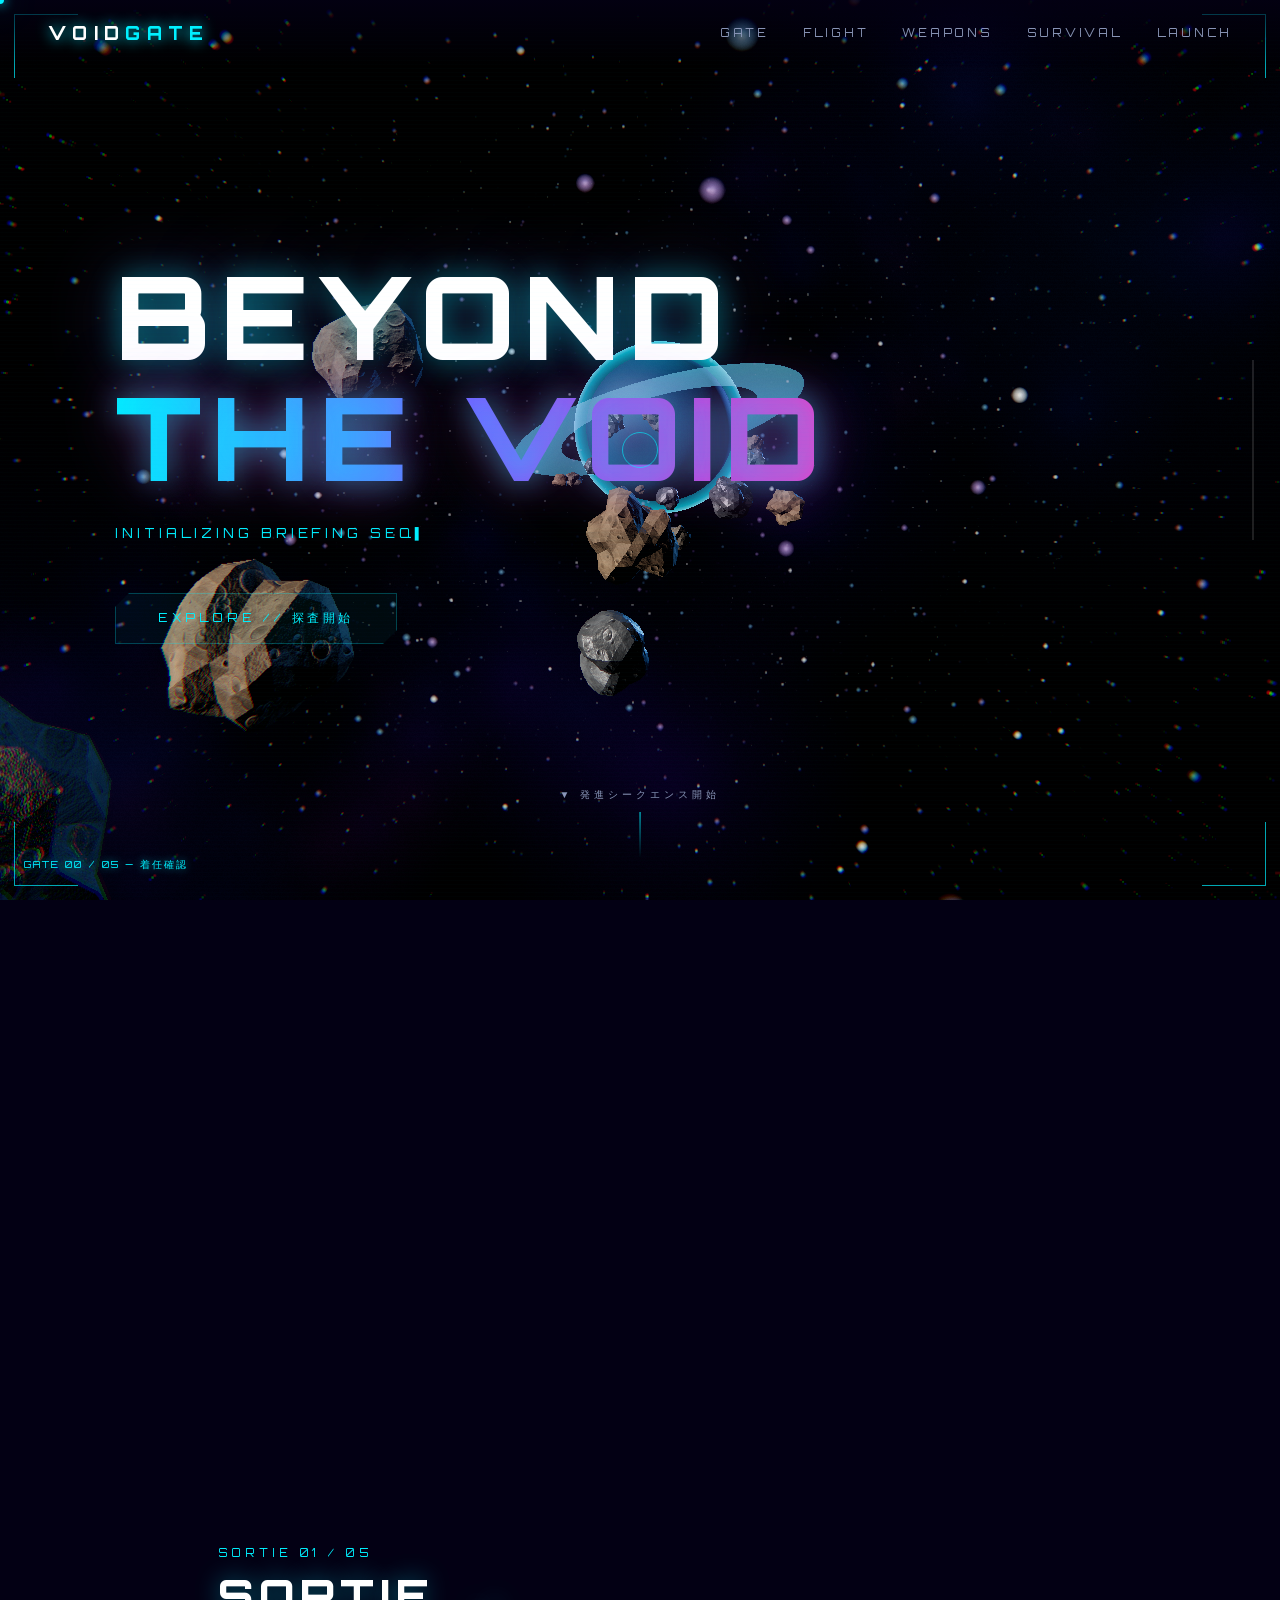
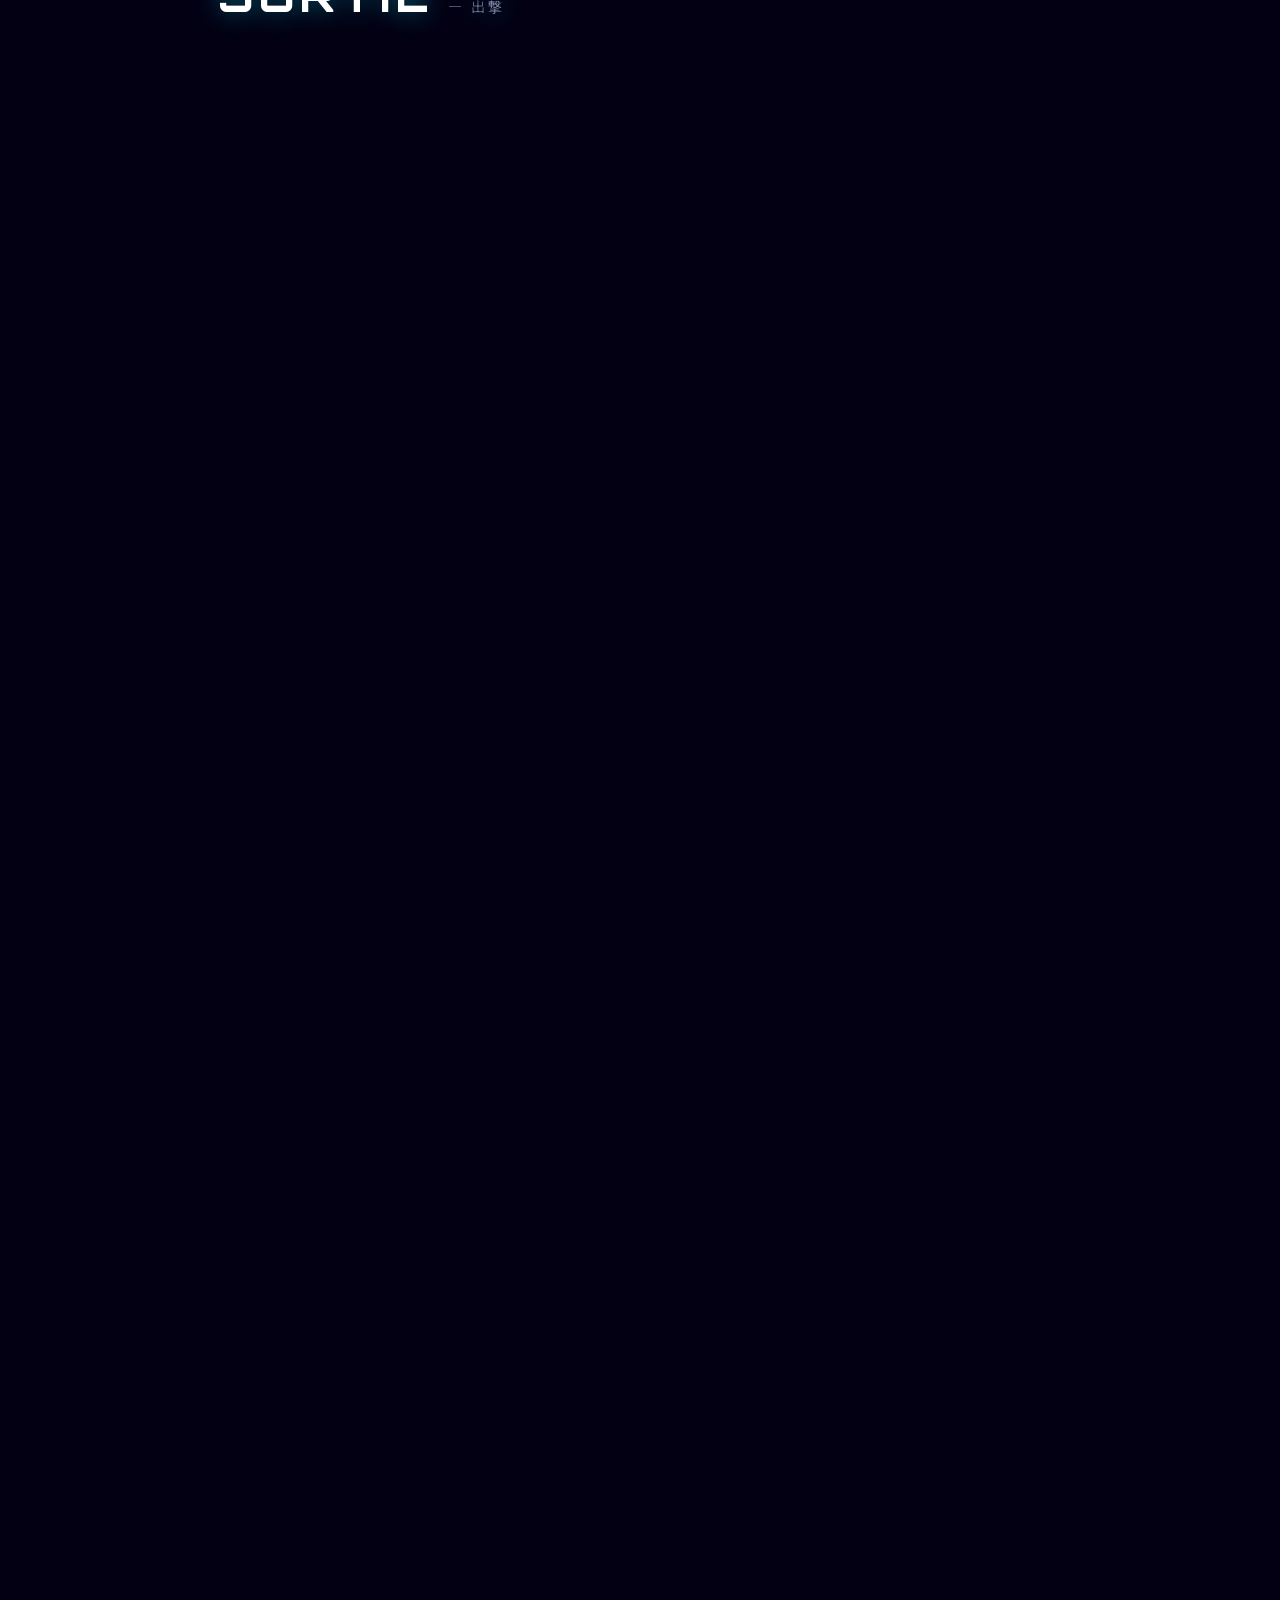
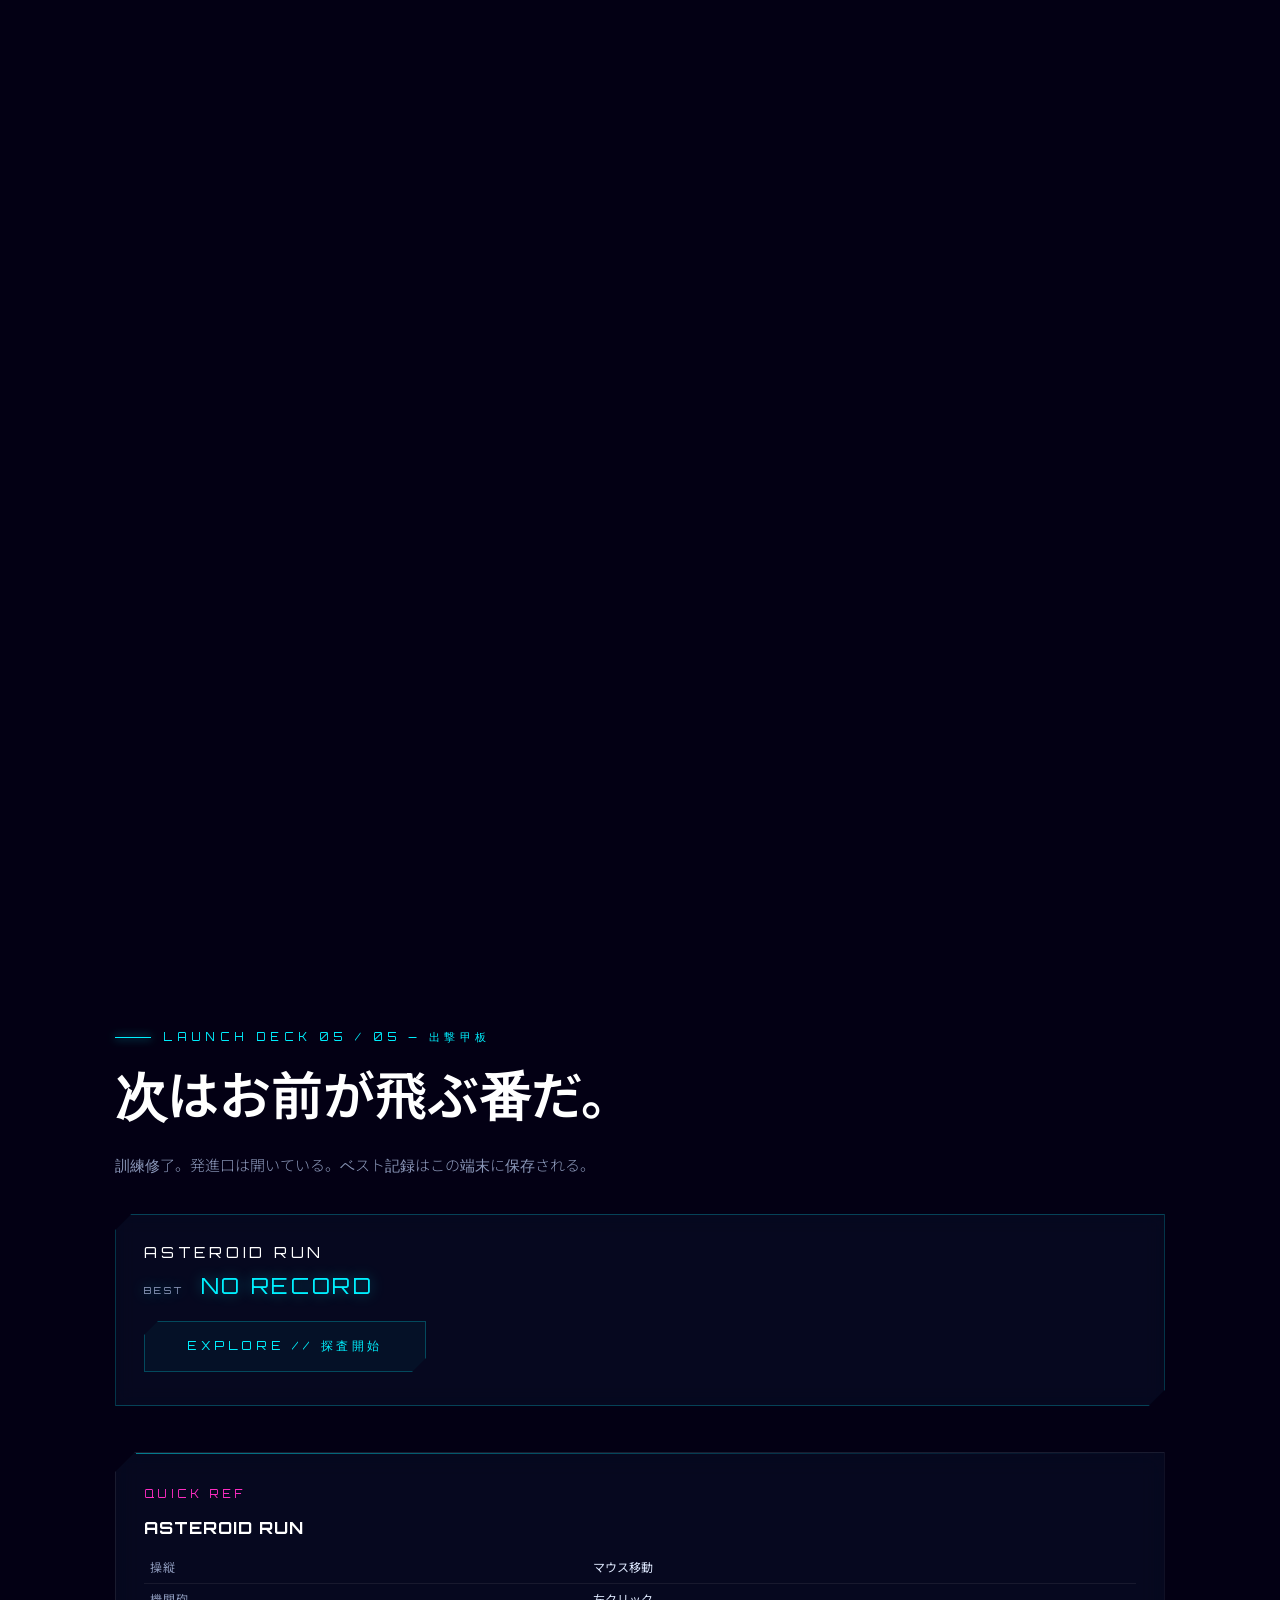
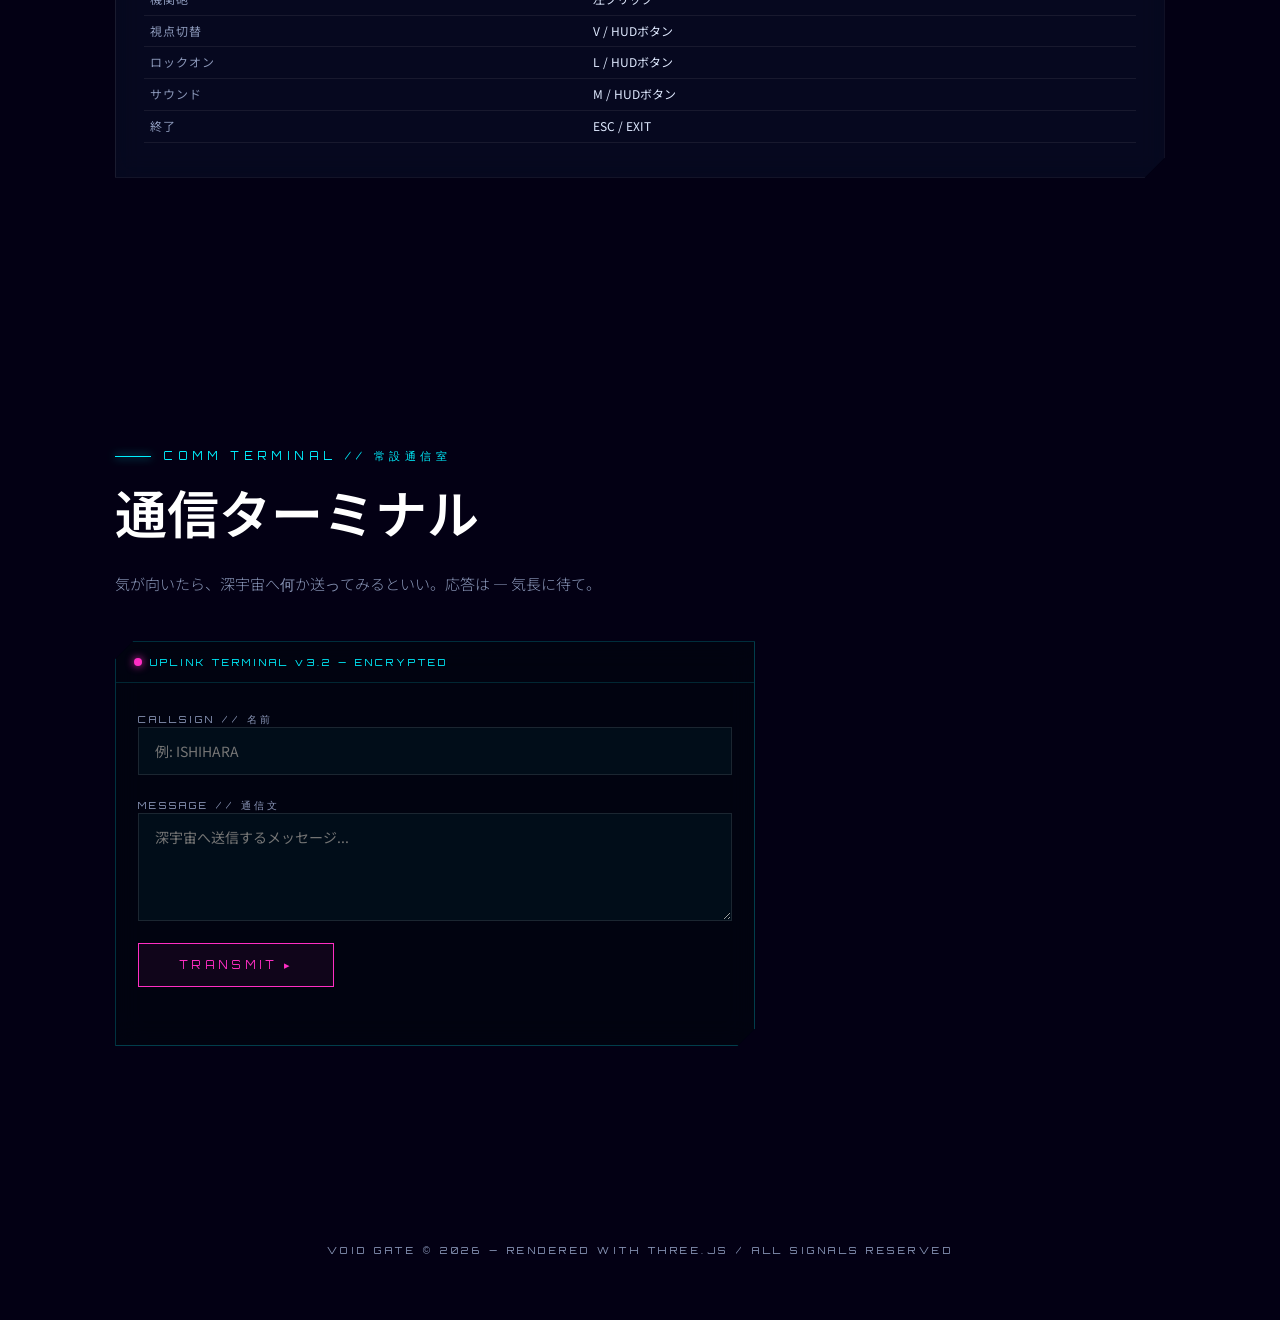
==== commit c6d03b9c: "[SPEC-13 K2] ホログラム(シールド・武装・上帯)・状態色・危険時の警告・DOM HUD の一本化 - 操縦席視点では左上の数値行を隠し、ボタンのみ残す - 値が変わった時だけ再描画、red" ====
--- a/index.html
+++ b/index.html
@@ -380,6 +380,7 @@
 #g-pop{position:absolute;left:50%;bottom:9%;transform:translateX(-50%);z-index:4;pointer-events:none;
   display:flex;flex-direction:column-reverse;align-items:center;gap:4px}
 #game-layer.cockpit #g-pop{bottom:36%}   /* 操縦席: 計器パネルの上・レティクルの下 */
+#game-layer.cockpit #game-hud .ghud-row{display:none}   /* SPEC-13 K2: 操縦席では数値を操縦席内の表示に一本化(ボタンは残す) */
 .gpop{font-family:'Orbitron',sans-serif;font-size:13px;letter-spacing:.2em;color:#fff;white-space:nowrap;
   text-shadow:0 0 10px var(--cyan);animation:gpop .8s ease-out forwards}
 @keyframes gpop{0%{opacity:0;transform:translateY(6px)}15%{opacity:1;transform:translateY(0)}70%{opacity:1}100%{opacity:0;transform:translateY(-10px)}}
@@ -2477,7 +2478,9 @@
     const tex = new THREE.CanvasTexture(cv); tex.colorSpace = THREE.SRGBColorSpace;
     return {cv, ctx, tex, cw, ch};
   }
+  let textSink = null;   // ホログラムが描いた文字列の記録(K-R06 の検証用)
   function glowText(c, txt, x, y, px, col, align = 'center', blur = 10){
+    if(textSink) textSink.push(txt);
     c.font = `${px}px Orbitron, monospace`; c.textAlign = align; c.textBaseline = 'alphabetic';
     c.shadowColor = col; c.shadowBlur = blur; c.fillStyle = col; c.fillText(txt, x, y);
     c.shadowBlur = 0; c.fillStyle = '#fff'; c.globalAlpha = .55; c.fillText(txt, x, y); c.globalAlpha = 1;
@@ -2613,6 +2616,7 @@
     ck = {dash: side, dashTop: top, strip, bow, glass, stickPivot, trigger, trigBase: trigger.rotation.x, triggerT: 0, tip,
       meterMesh, meterP: mp, meterState: null, radarMesh, radarP: rp, mGlow, mats: {dash: mDash, frame: mFrame, metal: mMetal},
       frame: 0, redraws: {meter: 0, radar: 0}, keys: {}, state: 0};
+    buildHolos();   // SPEC-13 K2
 
     // HUDレティクル(四隅のコーナーブラケット + 中央の十字 / ごく薄い飾り、ロック時に増光)
     retMat = new THREE.MeshBasicMaterial({color:0x00f0ff, transparent:true, opacity:.12, blending:THREE.AdditiveBlending, depthWrite:false, side:THREE.DoubleSide});
@@ -2631,6 +2635,101 @@
     ret.add(rbar(rt, .09, 0, 0));
     ret.position.set(0, -.65, -3);
     hudRig.add(ret);   // SPEC-09b: カメラ座標系は同じ(hudRigはカメラの行列に毎フレーム一致)
+  }
+
+  /* --- ホログラム(SPEC-13 K2: キャノピー面のシールド・武装・上帯・警告) --- */
+  const HOLO_SCALE = IS_TOUCH ? 1.25 : 1;   // SPは文字の実寸を保つため拡大(K-R11)
+  function holoPanel({w, h, cw, ch, draw, key, fonts = {}, pos, rot = [0, 0, 0], ph = 0, flicker = true}){
+    const p = canvasPanel(cw, ch);
+    const mesh = new THREE.Mesh(new THREE.PlaneGeometry(w, h),
+      new THREE.MeshBasicMaterial({map: p.tex, transparent:true, depthWrite:false, blending:THREE.AdditiveBlending}));
+    mesh.position.set(...pos); mesh.rotation.set(...rot);
+    const hp = {mesh, ...p, w, h, fonts, ph, flicker, lastKey: null, redraws: 0, texts: [],
+      redraw(force = false, glitch = false){
+        const k = key ? key() : '';
+        if(!force && !glitch && k === hp.lastKey) return false;
+        hp.lastKey = k; hp.redraws++;
+        const c = p.ctx; c.clearRect(0, 0, cw, ch);
+        textSink = hp.texts = []; draw(c, cw, ch); textSink = null;
+        c.globalCompositeOperation = 'destination-out'; c.fillStyle = 'rgba(0,0,0,.28)';   // 走査線
+        for(let y = 0; y < ch; y += 3) c.fillRect(0, y, cw, 1);
+        c.globalCompositeOperation = 'source-over';
+        if(glitch) glitchCanvas(c, cw, ch);
+        p.tex.needsUpdate = true;
+        return true;
+      }};
+    return hp;
+  }
+  function buildHolos(){
+    const g = new THREE.Group(); g.scale.setScalar(1);
+    const col = ()=>STATE_COL[stateIdx()], Z = -2.3;
+    const shield = holoPanel({w: .62, h: .62, cw: 300, ch: 300, pos: [-.8, -.1, Z], rot: [0, .22, 0], ph: 0, fonts: {labels: 26},
+      key: ()=>`${st.shields}|${stateIdx()}`,
+      draw(c, w, h){
+        const cc = col(), cx = w/2, cy = h/2, r = 110;
+        c.lineCap = 'butt';
+        for(let i = 0; i < 3; i++){ const a0 = Math.PI*.85 + i*Math.PI*.24, on = i < st.shields;
+          c.lineWidth = 16; c.strokeStyle = on ? cc : 'rgba(255,255,255,.08)'; c.shadowColor = cc; c.shadowBlur = on ? 14 : 0;
+          c.beginPath(); c.arc(cx, cy, r, a0, a0 + Math.PI*.2); c.stroke(); }
+        c.shadowBlur = 0;
+        glowText(c, st.shields <= 0 ? 'CRITICAL' : 'SHIELD', cx - 34, cy + 8, 26, cc);
+      }});
+    const arm = holoPanel({w: .62, h: .62, cw: 300, ch: 300, pos: [.8, -.1, Z], rot: [0, -.22, 0], ph: 1.7, fonts: {numbers: 34, labels: 26},
+      key: ()=>`${st.cores}|${performance.now() < noCoreUntil}|${st.mult}|${lockMode}|${stateIdx()}`,
+      draw(c, w, h){
+        const cc = col(), cx = w/2;
+        c.strokeStyle = cc; c.globalAlpha = .5; c.lineWidth = 2; c.strokeRect(50, 62, 200, 190);   // 情報ウィンドウの枠
+        c.globalAlpha = 1; c.fillStyle = cc; c.fillRect(50, 50, 70, 12);
+        glowText(c, 'ARM', 128, 62, 20, cc, 'left', 4);
+        glowText(c, `◆ ${st.cores}`, cx, 128, 34, '#ffffff');
+        const noCore = performance.now() < noCoreUntil;
+        glowText(c, noCore ? 'NO CORE' : 'CORE', cx, 162, 26, noCore ? '#ff3b5c' : cc);
+        if(st.mult > 1) glowText(c, `×${st.mult.toFixed(1)}`, cx, 204, 30, '#ff2ec4');
+        glowText(c, lockMode ? 'AUTO LOCK' : 'MANUAL', cx, 240, 26, cc, 'center', 6);
+      }});
+    const top = holoPanel({w: 1.5, h: .18, cw: 900, ch: 108, pos: [0, .66, Z], ph: 3.1, fonts: {numbers: 36, labels: 30},
+      key: ()=>`${Math.floor(ck.frame/4)}|${stateIdx()}`,   // スコアと距離は常に変わるため4フレームごとに描き直す
+      draw(c, w, h){
+        const cc = col(), sec = director ? director.sector : Spawner.sectorAt(0);
+        c.strokeStyle = cc; c.globalAlpha = .5; c.lineWidth = 2;
+        for(let i = 0; i < 40; i++){ const x = ((i*36 + ck.frame*2) % 1440) - 270; if(x < 250 || x > w - 250) continue;
+          c.beginPath(); c.moveTo(x, h - 8); c.lineTo(x, h - (i%3 ? 18 : 30)); c.stroke(); }
+        c.globalAlpha = 1;
+        glowText(c, `S${String(sec.n).padStart(2, '0')} · ${sec.name}`, w/2, 50, 30, cc);
+        glowText(c, score().toLocaleString(), w - 20, 50, 36, '#ffffff', 'right', 6);
+        glowText(c, `${Math.floor(st.dist)} Mkm`, 20, 50, 30, cc, 'left', 6);
+      }});
+    const alert = holoPanel({w: 1.6, h: .2, cw: 800, ch: 100, pos: [0, .3, Z], flicker: false, fonts: {labels: 40},
+      draw(c, w, h){ glowText(c, '⚠  SHIELD CRITICAL', w/2, 64, 40, '#ff3b5c', 'center', 16); }});
+    const edge = holoPanel({w: 9.0, h: 4.4, cw: 360, ch: 176, pos: [0, 0, -2.6], flicker: false,
+      draw(c, w, h){
+        const gr = c.createRadialGradient(w/2, h/2, h*.45, w/2, h/2, w*.55);
+        gr.addColorStop(0, 'rgba(255,59,92,0)'); gr.addColorStop(1, 'rgba(255,59,92,1)');
+        c.fillStyle = gr; c.fillRect(0, 0, w, h);
+      }});
+    alert.mesh.visible = edge.mesh.visible = false;
+    for(const hp of [shield, arm, top, alert]){ hp.mesh.scale.setScalar(HOLO_SCALE); }
+    g.add(shield.mesh, arm.mesh, top.mesh, alert.mesh, edge.mesh);
+    alert.redraw(true); edge.redraw(true);
+    cockpit.add(g);
+    ck.holoG = g;
+    ck.holos = {shield, arm, top, alert, edge};
+    ck.holoList = [shield, arm, top];
+    ck.reduced = null;   // テスト用に reduced-motion を上書き(null=端末の設定)
+  }
+  function updateHolos(now, glitch){
+    const H = ck.holos, red = ck.reduced === null ? REDUCED : ck.reduced;
+    for(const hp of ck.holoList){
+      hp.redraw(false, glitch);
+      hp.mesh.material.opacity = red ? 1 : .92 + .08*Math.sin(now/53 + hp.ph);   // ちらつき
+    }
+    const crit = stateIdx() === 2;
+    H.alert.mesh.visible = H.edge.mesh.visible = crit;
+    if(crit){
+      const s = Math.sin(now/111);
+      H.alert.mesh.material.opacity = red ? 1 : .55 + .45*s;
+      H.edge.mesh.material.opacity = red ? .22 : .16 + .12*s;
+    }
   }
 
   /* --- 計器の描画(SPEC-13 K1: メーター / 投影レーダー) --- */
@@ -2718,6 +2817,7 @@
     const glitch = now < glitchUntil;
     if(ck.frame%2 === 0 || glitch) drawMeter(false, glitch);
     if(ck.frame%4 === 0 || glitch) drawRadar(glitch);
+    updateHolos(now, glitch);
   }
   // 操縦席の不透明部品のマスク(視界・占有率・操縦桿の見かけ位置の計測用 / SPEC-13 K1)
   function cockpitMask(fov = 72, w = 1024, h = 576){
@@ -2746,6 +2846,22 @@
     C.position.copy(keepCam[0]); C.quaternion.copy(keepCam[1]); C.fov = keepCam[2];
     resize();
     return {coverPct: +(on/n*100).toFixed(2), centerPx: cen, stickNdcX: +tp.x.toFixed(3)};
+  }
+  // 操縦席の部品の画面上の矩形(CSS px・FOV72°・正面向き)
+  function projRect(mesh, vw, vh){
+    const keepCam = [C.position.clone(), C.quaternion.clone(), C.fov, C.aspect];
+    C.position.set(ship.position.x, ship.position.y + .55, ship.position.z + 1.35);
+    C.lookAt(ship.position.x, ship.position.y + .35, -160);
+    C.fov = 72; C.aspect = vw/vh; C.updateProjectionMatrix(); C.updateMatrixWorld(true);
+    const g = mesh.geometry.parameters, v = new THREE.Vector3();
+    let x0 = 1e9, y0 = 1e9, x1 = -1e9, y1 = -1e9;
+    for(const [sx, sy] of [[-1, -1], [1, -1], [-1, 1], [1, 1]]){
+      v.set(sx*g.width/2, sy*g.height/2, 0).applyMatrix4(mesh.matrixWorld).project(C);
+      const px = (v.x*.5 + .5)*vw, py = (1 - (v.y*.5 + .5))*vh;
+      x0 = Math.min(x0, px); x1 = Math.max(x1, px); y0 = Math.min(y0, py); y1 = Math.max(y1, py);
+    }
+    C.position.copy(keepCam[0]); C.quaternion.copy(keepCam[1]); C.fov = keepCam[2]; C.aspect = keepCam[3]; C.updateProjectionMatrix(); C.updateMatrixWorld(true);
+    return {x0, y0, x1, y1};
   }
 
   /* --- 機関砲 --- */
@@ -3671,7 +3787,7 @@
       lookProbe, reticleProbe, reticle: ret, cores, grade, rig: gameRig,   // SPEC-09b
       get director(){ return director; },                                   // SPEC-09c
       collideSd: (now, sd, inv)=>collide(now, sd, inv), addScore, stepCombo, score, destroyRock,   // SPEC-09e
-      buzz: ms=>buzz(ms, true), fov: ()=>C.fov, hud,
+      buzz: ms=>buzz(ms, true), fov: ()=>C.fov, hud, lockMode: ()=>lockMode,
       shipParts2: shipFx, bgFx, nearDust,   // SPEC-09f
       muzzles: muzzlePoints,                 // SPEC-10
       ck: ck ? {   // SPEC-13
@@ -3680,6 +3796,11 @@
         stick: ()=>({x: ck.stickPivot.rotation.x, z: ck.stickPivot.rotation.z, trig: ck.trigger.rotation.x}),
         meter: ()=>ck.meterState, drawMeter: f=>drawMeter(f), mask: cockpitMask, materials: ck.mats, redraws: ck.redraws,
         hwMeshes: ()=>{ let n = 0; cockpit.traverse(o=>{ if(o.isMesh && !(ck.holoG && isIn(o, ck.holoG))) n++; }); return n; },
+        holos: ck.holos, texts: ()=>({shield: ck.holos.shield.texts, arm: ck.holos.arm.texts, top: ck.holos.top.texts}),
+        keys: ()=>({shield: ck.holos.shield.lastKey, arm: ck.holos.arm.lastKey, top: ck.holos.top.lastKey, meter: ck.keys.meter}),
+        redrawAll: ()=>{ for(const hp of ck.holoList) hp.redraw(true); drawMeter(true); },
+        stateColor: ()=>STATE_COL[stateIdx()], glowState: ()=>ck.state, setReduced: v=>{ ck.reduced = v; },
+        meterRect: (vw, vh)=>projRect(ck.meterMesh, vw, vh),
         tris: ()=>{ let n = 0; cockpit.traverse(o=>{ if(o.isMesh){ const g = o.geometry; n += (g.index ? g.index.count : g.attributes.position.count)/3; } }); return Math.round(n); },
       } : null,
       collide: (now, measureOnly)=>{
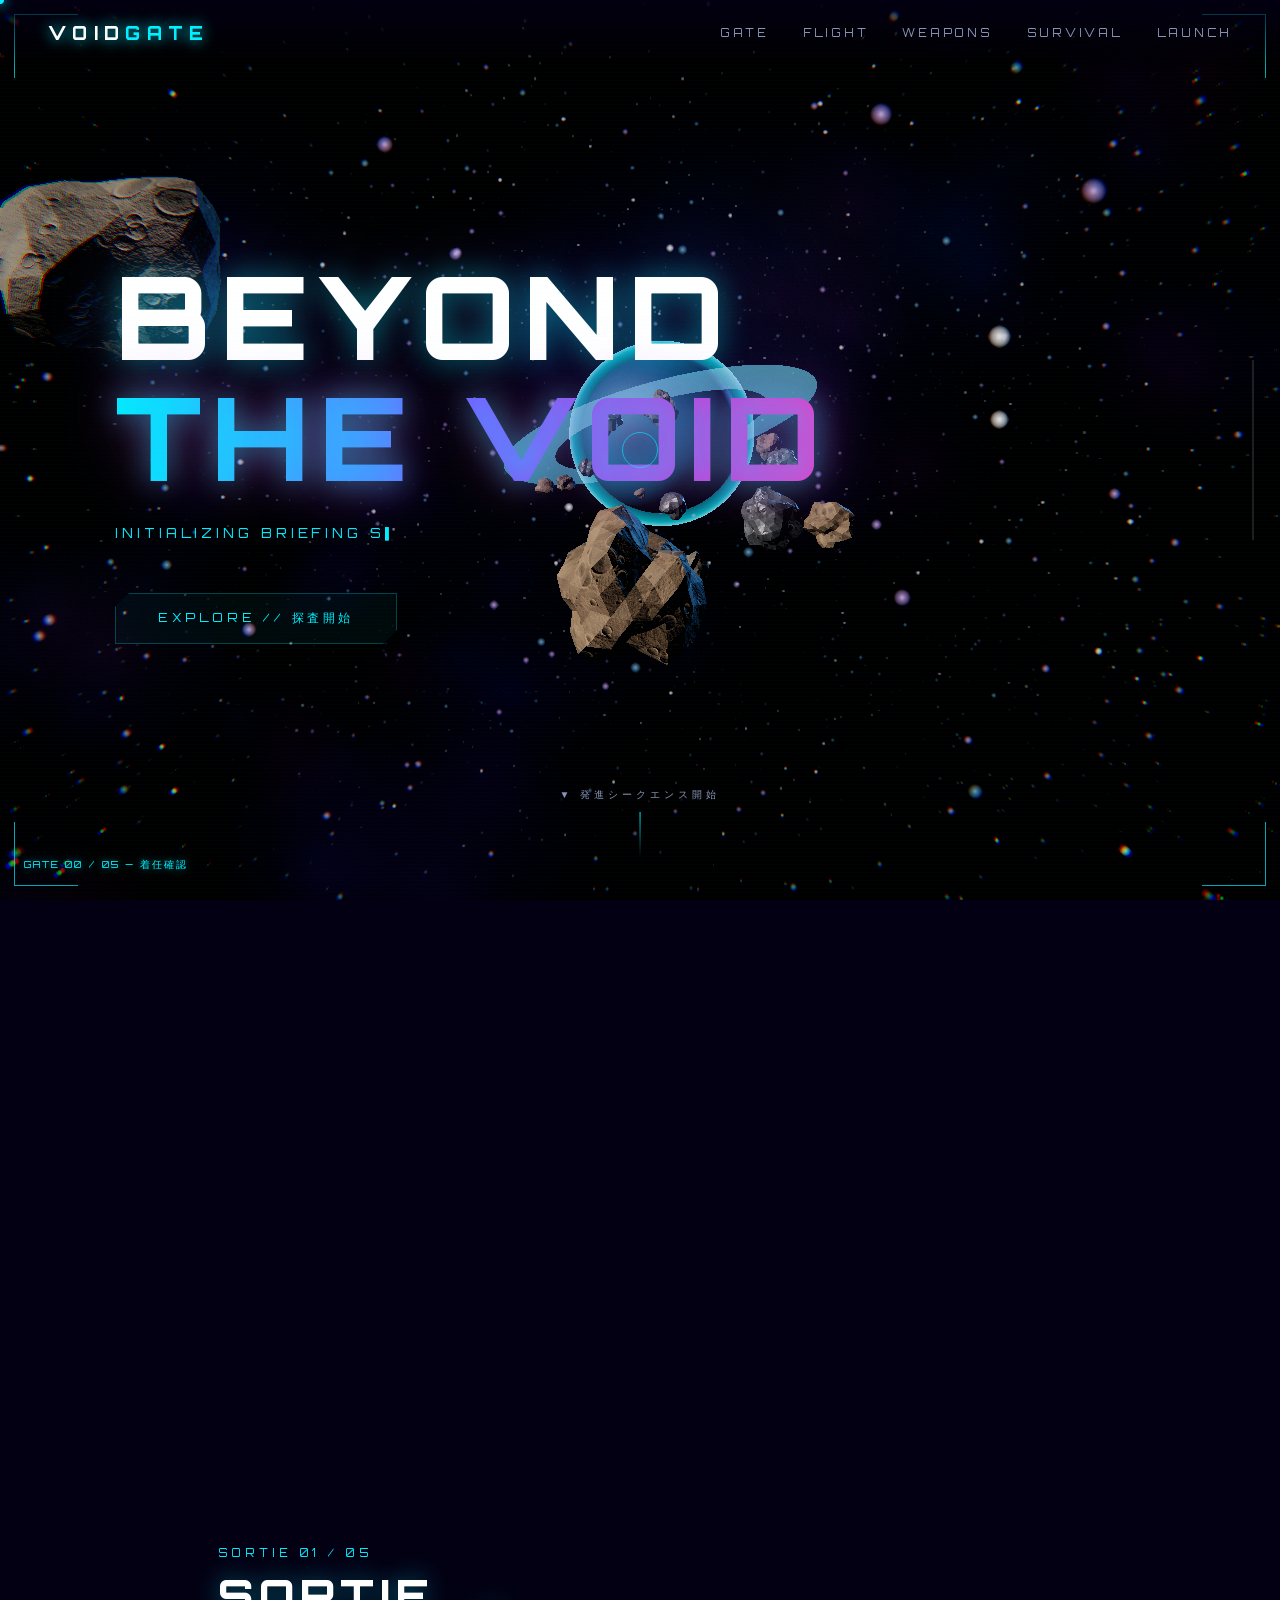
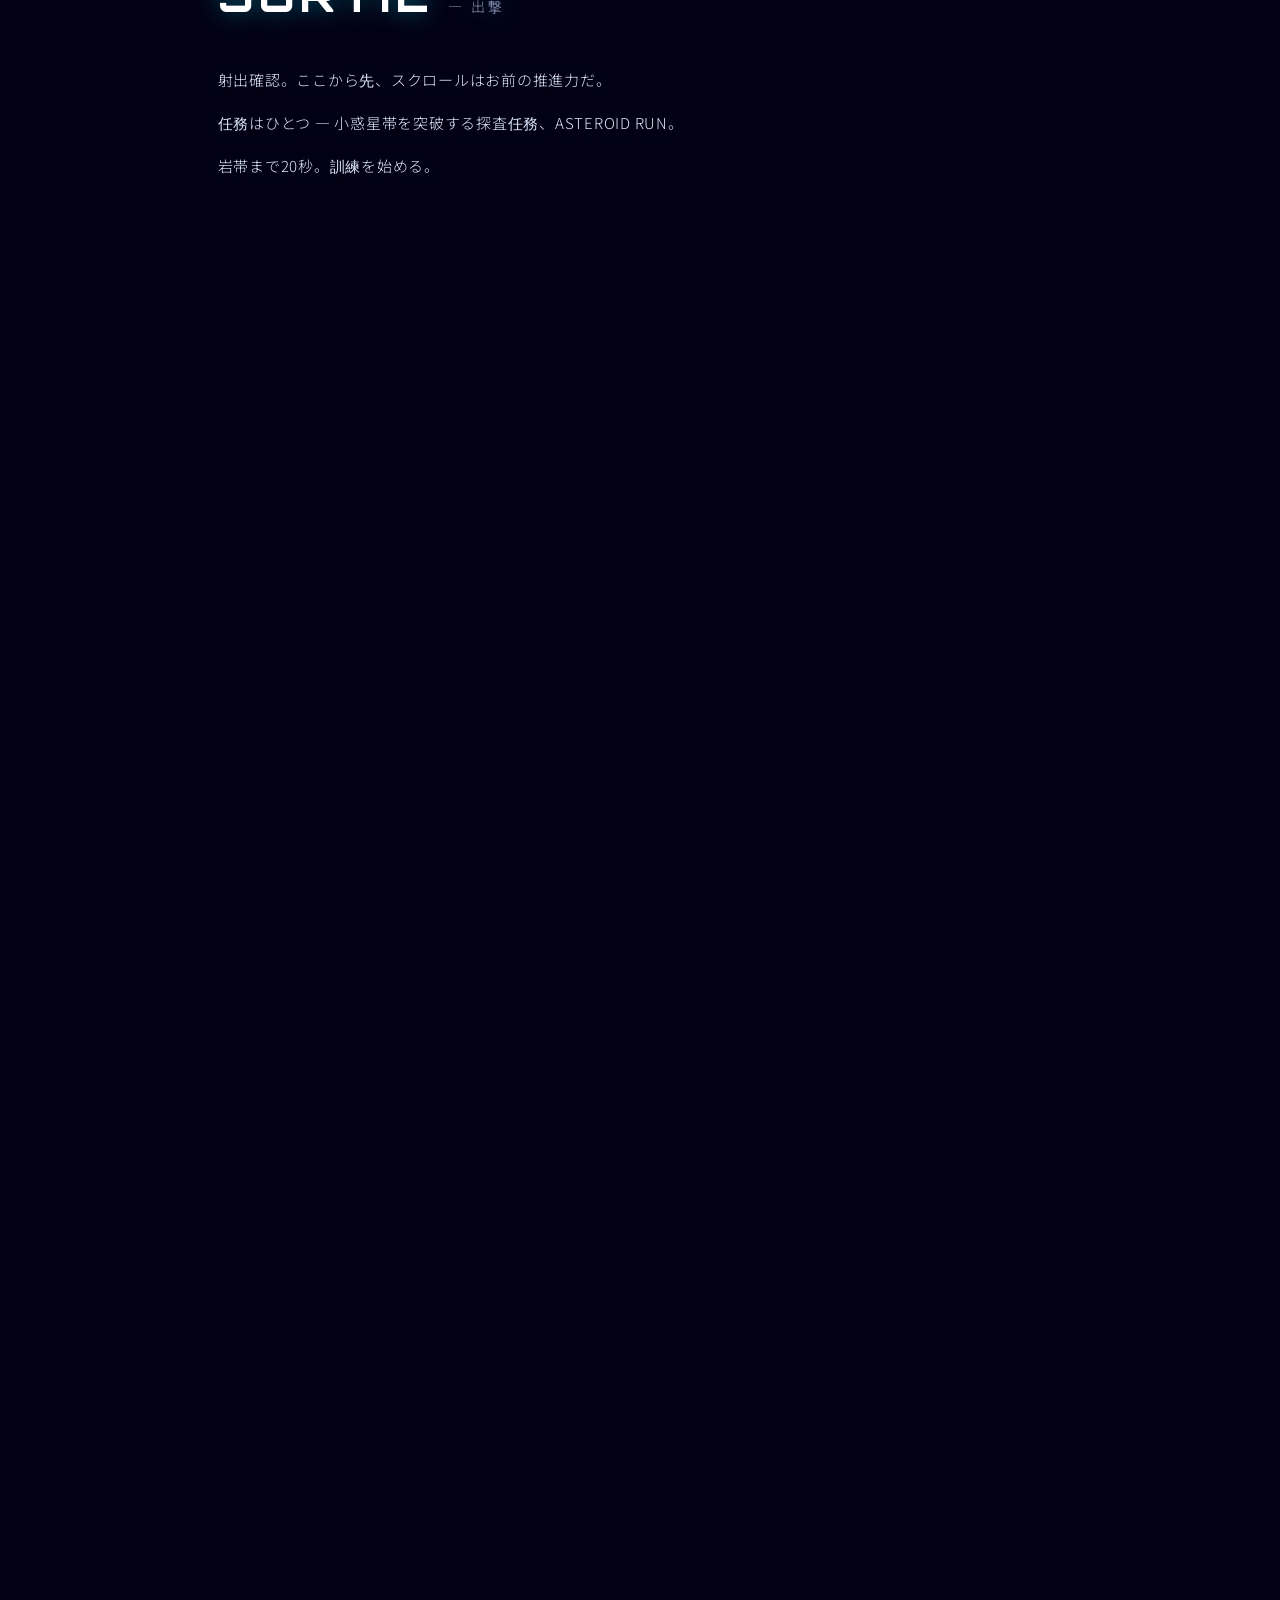
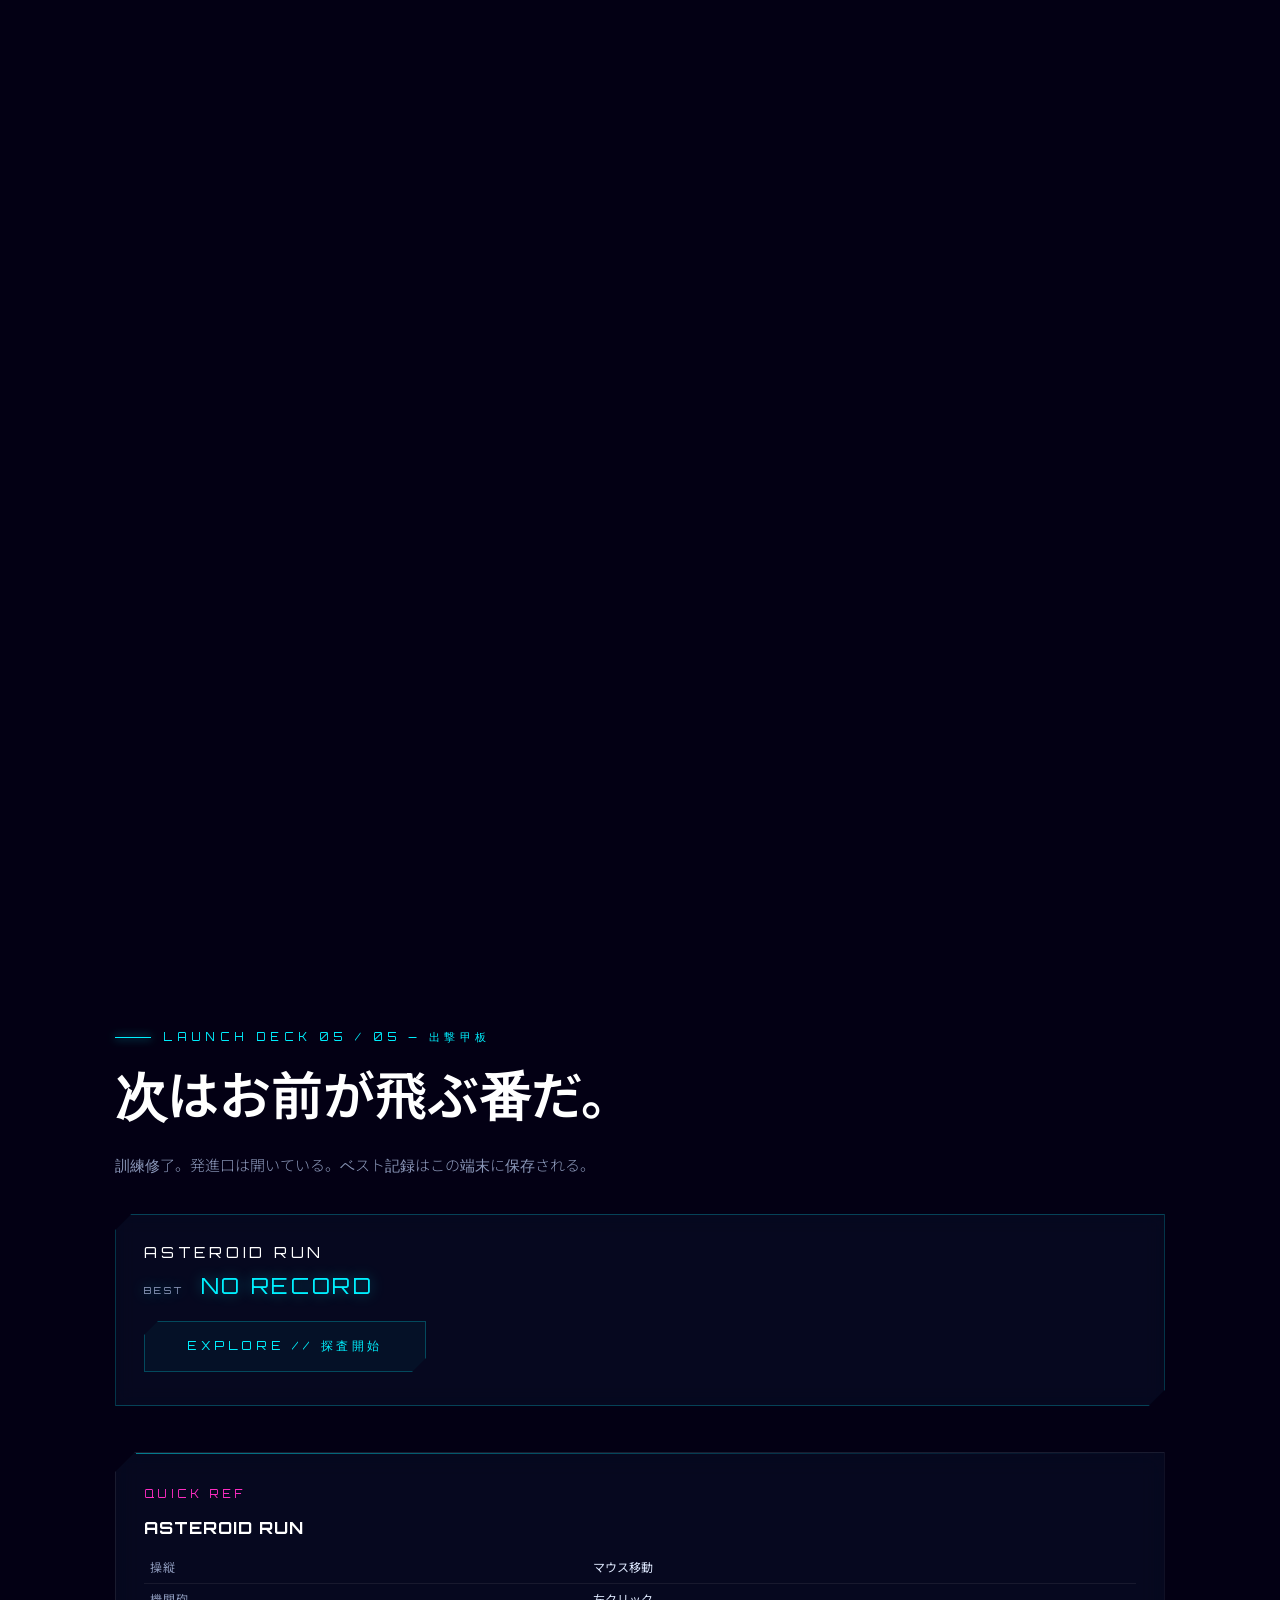
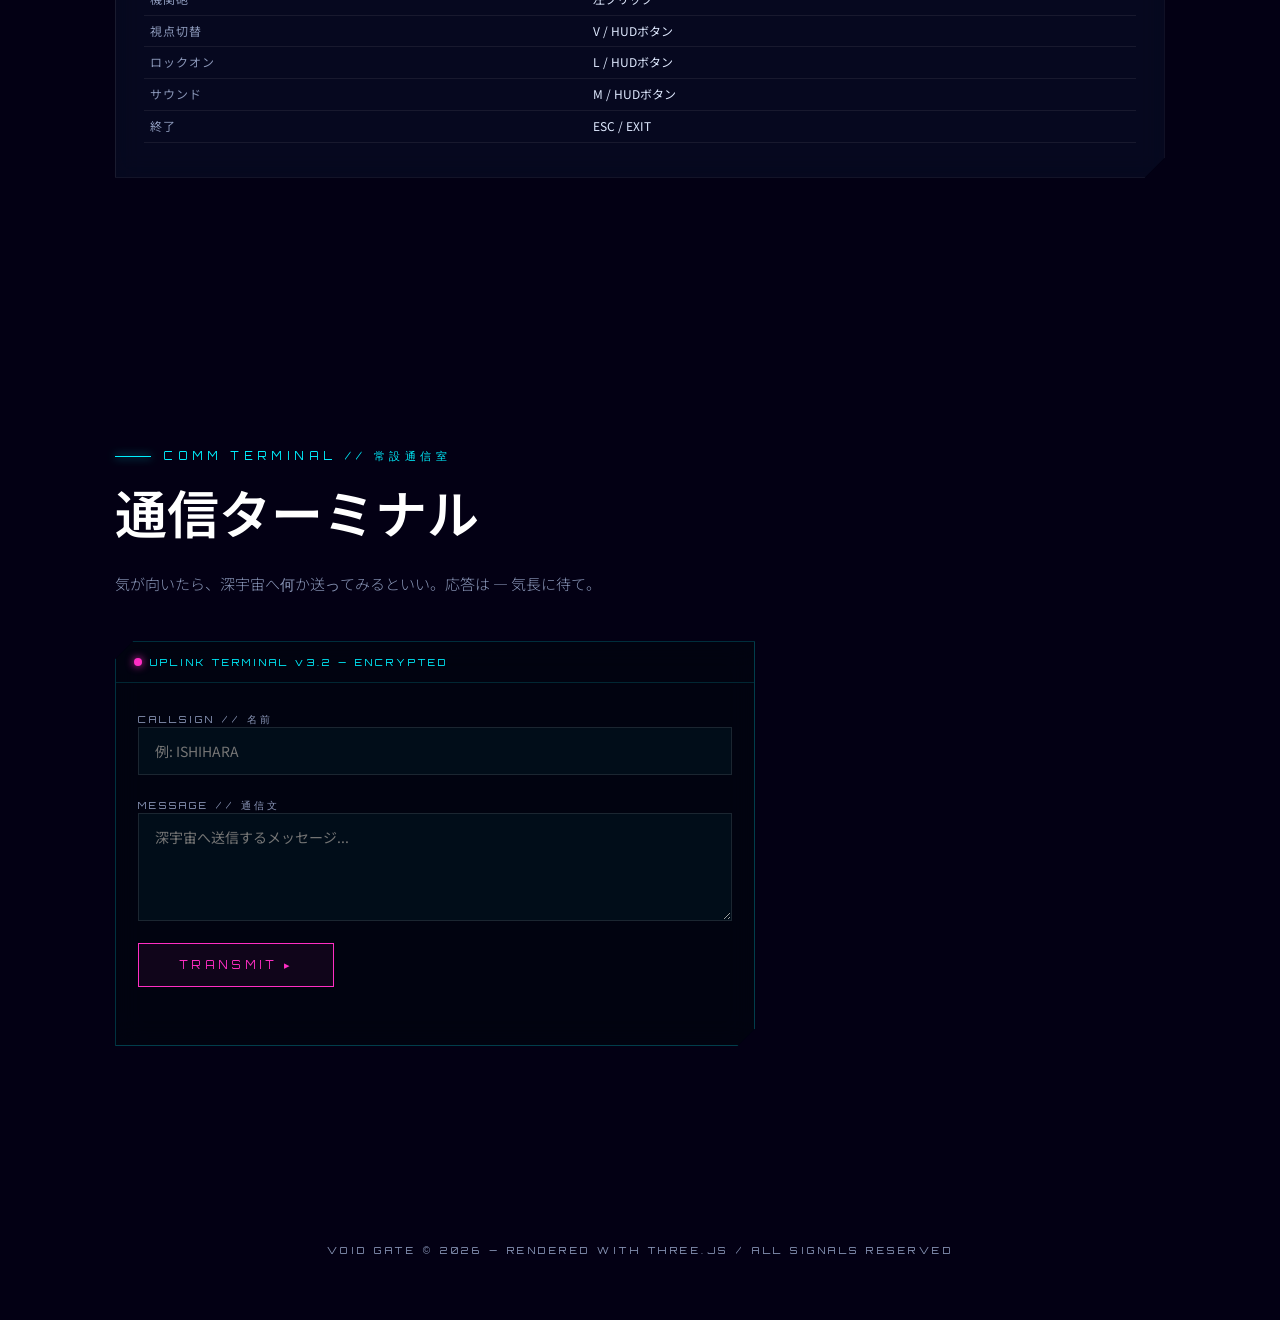
==== commit a8b1bd6a: "[SPEC-13 K3] ロック札・起動演出・スマホ調整・文書 — SPEC-13 完了 - ロック札: レティクル枠の上に LOCK T-n.n(レティクルは不変) - 起動演出 1.2秒(ゲームは" ====
--- a/index.html
+++ b/index.html
@@ -2464,8 +2464,8 @@
     bow:   {r: 3.0, tube: .03, y: -1.0, z: -1.95, arc: 2.9},   // 頭上を越える大きな弧。FOV84°でも中央域(K-R02)に掛からず、左右の側枠として見える
     glass: {r: 2.3, y: -.2, phi: [Math.PI*1.5 - 1.5, 3.0], theta: [.25, 1.6], grid: [18, 9]},
     stick: {pos: [0, -.76, -.55], scale: 1.3, kx: .45, kz: .5, trigger: .08},
-    meter: {pos: [-.44, -.51, -.9], rot: [-.35, .32, 0],   // 筐体の下端を計器台に埋め込み、上端は FOV84° でも中央域(K-R02)の外
-            scale: IS_TOUCH ? 1.0 : .8, canvas: [540, 300], plane: [.54, .3]},
+    meter: {pos: [IS_TOUCH ? -.39 : -.44, -.51, -.9], rot: [-.35, .32, 0],   // 筐体の下端を計器台に埋め込み、上端は FOV84° でも中央域(K-R02)の外
+            scale: IS_TOUCH ? .9 : .8, canvas: [540, 300], plane: [.54, .3]},   // SP は文字の実寸のため大きく、FIREボタン(左下)を避けて右へ寄せる(K-R11/R12)
     radar: {pos: [.46, -.47, -.92], rot: [-1.0, 0, -.25], size: .36, canvas: 256},   // 下端を計器台の上面より上に
     glowK: 1.6,   // 発光線のHDR倍率(ブルームは掛かるが白飛びしない上限)
   };
@@ -2639,18 +2639,21 @@
 
   /* --- ホログラム(SPEC-13 K2: キャノピー面のシールド・武装・上帯・警告) --- */
   const HOLO_SCALE = IS_TOUCH ? 1.25 : 1;   // SPは文字の実寸を保つため拡大(K-R11)
+  const SIDE_X = IS_TOUCH ? .92 : .8;         // 左右のパネル(SPは拡大した分だけ外へ)
   function holoPanel({w, h, cw, ch, draw, key, fonts = {}, pos, rot = [0, 0, 0], ph = 0, flicker = true}){
     const p = canvasPanel(cw, ch);
     const mesh = new THREE.Mesh(new THREE.PlaneGeometry(w, h),
       new THREE.MeshBasicMaterial({map: p.tex, transparent:true, depthWrite:false, blending:THREE.AdditiveBlending}));
     mesh.position.set(...pos); mesh.rotation.set(...rot);
-    const hp = {mesh, ...p, w, h, fonts, ph, flicker, lastKey: null, redraws: 0, texts: [],
+    const hp = {mesh, ...p, w, h, fonts, ph, flicker, lastKey: null, redraws: 0, texts: [], reveal: 1,
       redraw(force = false, glitch = false){
-        const k = key ? key() : '';
+        const k = (key ? key() : '') + (hp.reveal < 1 ? '|r' + hp.reveal.toFixed(3) : '');
         if(!force && !glitch && k === hp.lastKey) return false;
         hp.lastKey = k; hp.redraws++;
         const c = p.ctx; c.clearRect(0, 0, cw, ch);
+        if(hp.reveal < 1){ c.save(); c.beginPath(); c.rect(0, 0, cw, ch*hp.reveal); c.clip(); }   // 起動演出: 上から描き出す
         textSink = hp.texts = []; draw(c, cw, ch); textSink = null;
+        if(hp.reveal < 1){ c.restore(); c.fillStyle = 'rgba(200,250,255,.9)'; c.fillRect(0, ch*hp.reveal - 2, cw, 3); }
         c.globalCompositeOperation = 'destination-out'; c.fillStyle = 'rgba(0,0,0,.28)';   // 走査線
         for(let y = 0; y < ch; y += 3) c.fillRect(0, y, cw, 1);
         c.globalCompositeOperation = 'source-over';
@@ -2663,7 +2666,7 @@
   function buildHolos(){
     const g = new THREE.Group(); g.scale.setScalar(1);
     const col = ()=>STATE_COL[stateIdx()], Z = -2.3;
-    const shield = holoPanel({w: .62, h: .62, cw: 300, ch: 300, pos: [-.8, -.1, Z], rot: [0, .22, 0], ph: 0, fonts: {labels: 26},
+    const shield = holoPanel({w: .62, h: .62, cw: 300, ch: 300, pos: [-SIDE_X, -.1, Z], rot: [0, .22, 0], ph: 0, fonts: {labels: 26},
       key: ()=>`${st.shields}|${stateIdx()}`,
       draw(c, w, h){
         const cc = col(), cx = w/2, cy = h/2, r = 110;
@@ -2674,7 +2677,7 @@
         c.shadowBlur = 0;
         glowText(c, st.shields <= 0 ? 'CRITICAL' : 'SHIELD', cx - 34, cy + 8, 26, cc);
       }});
-    const arm = holoPanel({w: .62, h: .62, cw: 300, ch: 300, pos: [.8, -.1, Z], rot: [0, -.22, 0], ph: 1.7, fonts: {numbers: 34, labels: 26},
+    const arm = holoPanel({w: .62, h: .62, cw: 300, ch: 300, pos: [SIDE_X, -.1, Z], rot: [0, -.22, 0], ph: 1.7, fonts: {numbers: 34, labels: 26},
       key: ()=>`${st.cores}|${performance.now() < noCoreUntil}|${st.mult}|${lockMode}|${stateIdx()}`,
       draw(c, w, h){
         const cc = col(), cx = w/2;
@@ -2687,7 +2690,7 @@
         if(st.mult > 1) glowText(c, `×${st.mult.toFixed(1)}`, cx, 204, 30, '#ff2ec4');
         glowText(c, lockMode ? 'AUTO LOCK' : 'MANUAL', cx, 240, 26, cc, 'center', 6);
       }});
-    const top = holoPanel({w: 1.5, h: .18, cw: 900, ch: 108, pos: [0, .66, Z], ph: 3.1, fonts: {numbers: 36, labels: 30},
+    const top = holoPanel({w: 1.5, h: .18, cw: 900, ch: 108, pos: [0, .66, Z], ph: 3.1, fonts: {numbers: 42, labels: 32},
       key: ()=>`${Math.floor(ck.frame/4)}|${stateIdx()}`,   // スコアと距離は常に変わるため4フレームごとに描き直す
       draw(c, w, h){
         const cc = col(), sec = director ? director.sector : Spawner.sectorAt(0);
@@ -2695,9 +2698,9 @@
         for(let i = 0; i < 40; i++){ const x = ((i*36 + ck.frame*2) % 1440) - 270; if(x < 250 || x > w - 250) continue;
           c.beginPath(); c.moveTo(x, h - 8); c.lineTo(x, h - (i%3 ? 18 : 30)); c.stroke(); }
         c.globalAlpha = 1;
-        glowText(c, `S${String(sec.n).padStart(2, '0')} · ${sec.name}`, w/2, 50, 30, cc);
-        glowText(c, score().toLocaleString(), w - 20, 50, 36, '#ffffff', 'right', 6);
-        glowText(c, `${Math.floor(st.dist)} Mkm`, 20, 50, 30, cc, 'left', 6);
+        glowText(c, `S${String(sec.n).padStart(2, '0')} · ${sec.name}`, w/2, 54, 32, cc);
+        glowText(c, score().toLocaleString(), w - 20, 56, 42, '#ffffff', 'right', 6);
+        glowText(c, `${Math.floor(st.dist)} Mkm`, 20, 54, 32, cc, 'left', 6);
       }});
     const alert = holoPanel({w: 1.6, h: .2, cw: 800, ch: 100, pos: [0, .3, Z], flicker: false, fonts: {labels: 40},
       draw(c, w, h){ glowText(c, '⚠  SHIELD CRITICAL', w/2, 64, 40, '#ff3b5c', 'center', 16); }});
@@ -2707,21 +2710,50 @@
         gr.addColorStop(0, 'rgba(255,59,92,0)'); gr.addColorStop(1, 'rgba(255,59,92,1)');
         c.fillStyle = gr; c.fillRect(0, 0, w, h);
       }});
-    alert.mesh.visible = edge.mesh.visible = false;
-    for(const hp of [shield, arm, top, alert]){ hp.mesh.scale.setScalar(HOLO_SCALE); }
-    g.add(shield.mesh, arm.mesh, top.mesh, alert.mesh, edge.mesh);
+    // K-10 ロック札: レティクル枠の上側の外に「LOCK T-n.n」(レティクル自体は変えない)
+    const lockTag = holoPanel({w: .37, h: .09, cw: 264, ch: 64, pos: [0, 0, Z], flicker: false, fonts: {labels: 38},
+      key: ()=>`${ck.lockTTC.toFixed(1)}|${stateIdx()}`,
+      draw(c, w, h){ glowText(c, 'LOCK', 4, 46, 38, col(), 'left', 8); glowText(c, `T-${ck.lockTTC.toFixed(1)}`, w - 4, 46, 38, '#ffffff', 'right', 6); }});
+    // K-12 起動演出の締め
+    const online = holoPanel({w: 1.6, h: .2, cw: 800, ch: 100, pos: [0, .3, Z], flicker: false, fonts: {labels: 40},
+      draw(c, w, h){ glowText(c, 'SYSTEMS ONLINE', w/2, 64, 40, col(), 'center', 14); }});
+    alert.mesh.visible = edge.mesh.visible = lockTag.mesh.visible = online.mesh.visible = false;
+    for(const hp of [shield, arm, top, alert, lockTag, online]){ hp.mesh.scale.setScalar(HOLO_SCALE); }
+    g.add(shield.mesh, arm.mesh, top.mesh, alert.mesh, edge.mesh, lockTag.mesh, online.mesh);
     alert.redraw(true); edge.redraw(true);
+    ck.lockTTC = 0; ck.lockTag = lockTag; ck.online = online;
     cockpit.add(g);
     ck.holoG = g;
     ck.holos = {shield, arm, top, alert, edge};
     ck.holoList = [shield, arm, top];
     ck.reduced = null;   // テスト用に reduced-motion を上書き(null=端末の設定)
   }
-  function updateHolos(now, glitch){
+  // K-12 起動演出: 各部品の表示の進み(0〜1)
+  const BOOT_AT = {strip: 0, meter: .15, shield: .30, arm: .45, top: .60, radar: .75};
+  const bootP = k=>Math.min(1, Math.max(0, ((st ? st.bootT : 9) - BOOT_AT[k])/.2));
+  function updateHolos(now, glitch, lockTgt){
     const H = ck.holos, red = ck.reduced === null ? REDUCED : ck.reduced;
     for(const hp of ck.holoList){
-      hp.redraw(false, glitch);
-      hp.mesh.material.opacity = red ? 1 : .92 + .08*Math.sin(now/53 + hp.ph);   // ちらつき
+      const bp = bootP(hp === H.shield ? 'shield' : hp === H.arm ? 'arm' : 'top');
+      hp.reveal = bp;
+      hp.mesh.visible = bp > 0;
+      if(bp > 0) hp.redraw(false, glitch);
+      hp.mesh.material.opacity = bp*(red ? 1 : .92 + .08*Math.sin(now/53 + hp.ph));   // ちらつき
+    }
+    ck.strip.scale.x = Math.max(.001, bootP('strip'));   // 発光線は中央から左右へ
+    ck.meterMesh.material.opacity = bootP('meter');
+    ck.radarMesh.material.opacity = bootP('radar');
+    const bt = st.bootT;
+    ck.online.mesh.visible = bt >= .9 && bt < 1.5;
+    if(ck.online.mesh.visible){ ck.online.redraw(); ck.online.mesh.material.opacity = Math.min(1, (1.5 - bt)/.2); }
+    // K-10 ロック札(レティクルの現在位置・拡縮を読むだけ)
+    const tag = ck.lockTag;
+    tag.mesh.visible = !!(lockMode && lockTgt && bt >= BOOT_AT.arm);
+    if(tag.mesh.visible){
+      ck.lockTTC = Math.max(0, (ship.position.z - lockTgt.position.z)/Math.max(1, st.speed));
+      const k = 2.3/3, rs = ret.scale.x, halfH = .09/2*HOLO_SCALE/k;   // z=-2.3 の札を z=-3 面の寸法に換算
+      tag.mesh.position.set(ret.position.x*k, (ret.position.y + rs*.17 + halfH + .03)*k, -2.3);
+      tag.redraw();
     }
     const crit = stateIdx() === 2;
     H.alert.mesh.visible = H.edge.mesh.visible = crit;
@@ -2744,14 +2776,22 @@
       c.drawImage(c.canvas, 0, sy*CANVAS_Q, c.canvas.width, sh*CANVAS_Q, off, sy, W, sh);   // 水平シフト帯
     }
   }
+  // K-12 起動演出: 指針が 0 → 最大 → 現在値へ振れる(.15〜.9秒)
+  function meterSpeed(){
+    const bt = st.bootT;
+    if(bt >= .9 || bt < .15) return bt < .15 ? 0 : st.speed;
+    if(bt < .5){ const u = (bt - .15)/.35; return SPD_MAX*(1 - (1 - u)*(1 - u)); }
+    const u = (bt - .5)/.4, e = u*u*(3 - 2*u);
+    return SPD_MAX + (st.speed - SPD_MAX)*e;
+  }
   function drawMeter(force = false, glitch = false){
     if(!ck || !st) return;
-    const speed = st.speed, max = speed >= SPD_MAX, k = Math.min(1, speed/SPD_MAX);
+    const speed = meterSpeed(), max = speed >= SPD_MAX, k = Math.min(1, speed/SPD_MAX);
     const text = max ? 'MAX' : String(Math.floor(speed*4)), thr = Math.round(k*100), si = stateIdx();
     const key = `${text}|${si}`;
     if(!force && !glitch && key === ck.keys.meter) return;
     ck.keys.meter = key; ck.redraws.meter++;
-    ck.meterState = {text, frac: k, thr, max};
+    ck.meterState = {text, frac: k, thr, max, shown: speed};
     const {ctx: c, cw: w, ch: h} = ck.meterP, col = STATE_COL[si];
     const cx = w/2, cy = h - 60, R = 218, a0 = Math.PI*1.08, sw = Math.PI*.84;
     c.clearRect(0, 0, w, h);
@@ -2805,7 +2845,7 @@
     ck.radarP.tex.needsUpdate = true;
   }
   // 操縦席の毎フレーム更新(操縦席視点のみ): 操縦桿の傾き・トリガー・計器の再描画
-  function updateCockpit(dt, now){
+  function updateCockpit(dt, now, lockTgt = null){
     if(!ck) return;
     ck.stickPivot.rotation.x = sm.y*CK.stick.kx;
     ck.stickPivot.rotation.z = -sm.x*CK.stick.kz;
@@ -2817,7 +2857,7 @@
     const glitch = now < glitchUntil;
     if(ck.frame%2 === 0 || glitch) drawMeter(false, glitch);
     if(ck.frame%4 === 0 || glitch) drawRadar(glitch);
-    updateHolos(now, glitch);
+    updateHolos(now, glitch, lockTgt);
   }
   // 操縦席の不透明部品のマスク(視界・占有率・操縦桿の見かけ位置の計測用 / SPEC-13 K1)
   function cockpitMask(fov = 72, w = 1024, h = 576){
@@ -2846,6 +2886,32 @@
     C.position.copy(keepCam[0]); C.quaternion.copy(keepCam[1]); C.fov = keepCam[2];
     resize();
     return {coverPct: +(on/n*100).toFixed(2), centerPx: cen, stickNdcX: +tp.x.toFixed(3)};
+  }
+  // ロック札とレティクル枠の NDC(カメラ座標から投影。レティクルはカメラと同じ座標系)
+  function lockTagInfo(){
+    const tag = ck.lockTag, P = C.projectionMatrix;
+    const ndc = (x, y, z)=>new THREE.Vector3(x, y, z).applyMatrix4(P);
+    const tp = tag.mesh.position, hw = .37/2*HOLO_SCALE, hh = .09/2*HOLO_SCALE;
+    const a = ndc(tp.x - hw, tp.y - hh, tp.z), b = ndc(tp.x + hw, tp.y + hh, tp.z), c = ndc(tp.x, tp.y, tp.z);
+    const rp = ret.position, r = .17*ret.scale.x;
+    const ra = ndc(rp.x - r, rp.y - r, rp.z), rb = ndc(rp.x + r, rp.y + r, rp.z), rc = ndc(rp.x, rp.y, rp.z);
+    return {visible: tag.mesh.visible && cockpit.visible, ndc: [c.x, c.y], retNdc: [rc.x, rc.y], ttc: ck.lockTTC,
+      text: tag.texts.join(' '), rect: [a.x, a.y, b.x, b.y], retRect: [ra.x, ra.y, rb.x, rb.y]};
+  }
+  // 文字の画面上の実寸(px): フォント/キャンバス高 × 板の高さ × 倍率 × (画面高/2) / (奥行き × tan(FOV/2))
+  function textPx(vw, vh, touch = IS_TOUCH){
+    const tn = Math.tan(THREE.MathUtils.degToRad(36)), v = new THREE.Vector3(), sc = new THREE.Vector3();
+    C.updateMatrixWorld(true);
+    const px = (mesh, ch, font, ratio)=>{
+      mesh.getWorldPosition(v); C.worldToLocal(v); mesh.getWorldScale(sc);
+      return font/ch*mesh.geometry.parameters.height*sc.y*ratio*(vh/2)/(-v.z*tn);
+    };
+    const H = ck.holos, hr = (touch ? 1.25 : 1)/HOLO_SCALE, mr = (touch ? .9 : .8)/CK.meter.scale;
+    const r1 = n=>+n.toFixed(1);
+    return {speed: r1(px(ck.meterMesh, 300, 58, mr)),
+      score: r1(px(H.top.mesh, 108, 42, hr)), cores: r1(px(H.arm.mesh, 300, 34, hr)),
+      labelsMin: r1(Math.min(px(ck.meterMesh, 300, 30, mr), px(H.shield.mesh, 300, 26, hr), px(H.arm.mesh, 300, 26, hr),
+        px(H.top.mesh, 108, 32, hr), px(ck.lockTag.mesh, 64, 38, hr)))};
   }
   // 操縦席の部品の画面上の矩形(CSS px・FOV72°・正面向き)
   function projRect(mesh, vw, vh){
@@ -3234,7 +3300,8 @@
     st = {dist:0, cores:2, shields:3, speed:110, inv:0,   // 初期コア2個(機関砲の試射用)
       // SPEC-09e: 積み上げ点・コンボ・ヒットストップ・FOVキック・内訳
       score:0, combo:0, comboT:0, mult:1, maxCombo:0, hitStop:0, fovKick:0, nmFlash:0, hullGlow:0,
-      tally:{near:{n:0, pts:0}, kill:{n:0, pts:0}, core:{n:0}}};
+      tally:{near:{n:0, pts:0}, kill:{n:0, pts:0}, core:{n:0}},
+      bootT: (ck && ck.reduced !== null ? ck.reduced : REDUCED) ? 9 : 0};   // SPEC-13 K-12: 起動演出の経過(実時間)
     document.getElementById('g-pop').innerHTML = '';
     if(shipFx){ shipFx.hull.emissive.setHex(0); shipFx.hull.emissiveIntensity = 1; }   // 被弾の点灯中に終了した場合の持ち越しを消す
     shake = 0;
@@ -3334,6 +3401,7 @@
     Quality.frame(rawMs);   // SPEC-06 PRF: フレーム時間監視
     // SPEC-09e: ヒットストップ中は世界の時間(simDt)だけ止める。描画・揺れ・入力は実時間(dt)で続ける
     const simDt = st.hitStop > 0 ? 0 : dt;
+    st.bootT += dt;   // SPEC-13: 起動演出は実時間で進む(ヒットストップの影響を受けない)
     if(st.hitStop > 0) st.hitStop = Math.max(0, st.hitStop - dt);
     stepCombo(simDt);
 
@@ -3374,7 +3442,6 @@
       C.lookAt(ship.position.x + sm.x*6, ship.position.y + .35 - sm.y*5, -160);
       C.rotateZ(sm.roll);
       C.rotateX(sm.pitch);
-      updateCockpit(dt, now);   // SPEC-13: 操縦桿の傾き・トリガー・計器
 
       // レティクル: ロック対象に吸い付き、見かけサイズに合わせて拡縮。非ロック時は定位置の飾りへ
       let rx = sm.x*.42, ry = -.65 - sm.y*.3, rs = 1;
@@ -3391,6 +3458,7 @@
       ret.position.x += (rx - ret.position.x)*Math.min(1, dt*12);
       ret.position.y += (ry - ret.position.y)*Math.min(1, dt*12);
       ret.scale.setScalar(ret.scale.x + (rs - ret.scale.x)*Math.min(1, dt*10));
+      updateCockpit(dt, now, lockTgt);   // SPEC-13: 操縦桿・計器・ホログラム・ロック札(レティクルの位置確定後)
     }
     if(shake > 0){
       C.position.x += (Math.random()-.5)*shake*.9;
@@ -3800,7 +3868,13 @@
         keys: ()=>({shield: ck.holos.shield.lastKey, arm: ck.holos.arm.lastKey, top: ck.holos.top.lastKey, meter: ck.keys.meter}),
         redrawAll: ()=>{ for(const hp of ck.holoList) hp.redraw(true); drawMeter(true); },
         stateColor: ()=>STATE_COL[stateIdx()], glowState: ()=>ck.state, setReduced: v=>{ ck.reduced = v; },
-        meterRect: (vw, vh)=>projRect(ck.meterMesh, vw, vh),
+        meterRect: (vw, vh, touch = IS_TOUCH)=>{   // touch: SPの倍率で測る
+          const g = ck.meterMesh.parent, k0 = g.scale.x, x0 = g.position.x;
+          g.scale.setScalar(touch ? .9 : .8); g.position.x = touch ? -.39 : -.44;
+          try{ return projRect(ck.meterMesh, vw, vh); }finally{ g.scale.setScalar(k0); g.position.x = x0; } },
+        lockTag: ()=>lockTagInfo(), boot: ()=>({t: st.bootT, meterShown: meterSpeed(),
+          shown: {strip: bootP('strip'), meter: bootP('meter'), shield: bootP('shield'), arm: bootP('arm'), top: bootP('top'), radar: bootP('radar'), online: ck.online.mesh.visible}}),
+        textPx,
         tris: ()=>{ let n = 0; cockpit.traverse(o=>{ if(o.isMesh){ const g = o.geometry; n += (g.index ? g.index.count : g.attributes.position.count)/3; } }); return Math.round(n); },
       } : null,
       collide: (now, measureOnly)=>{
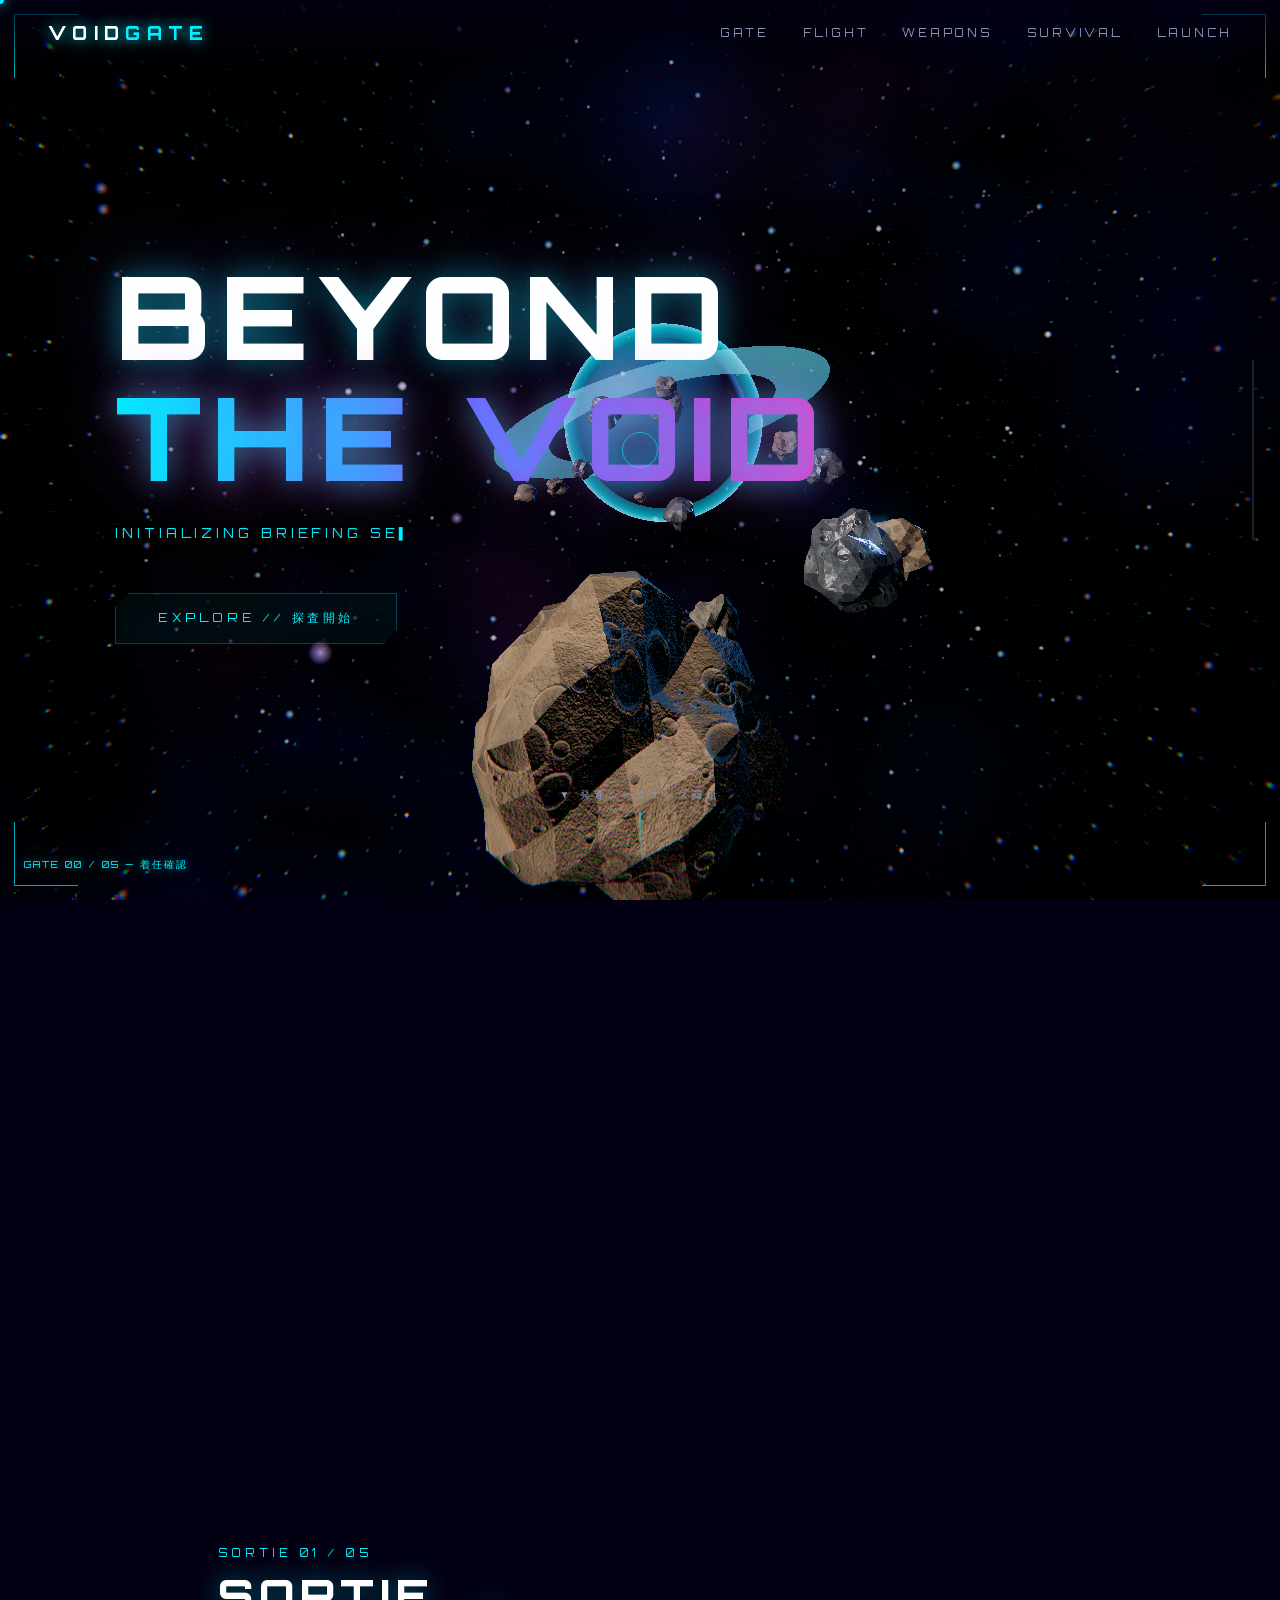
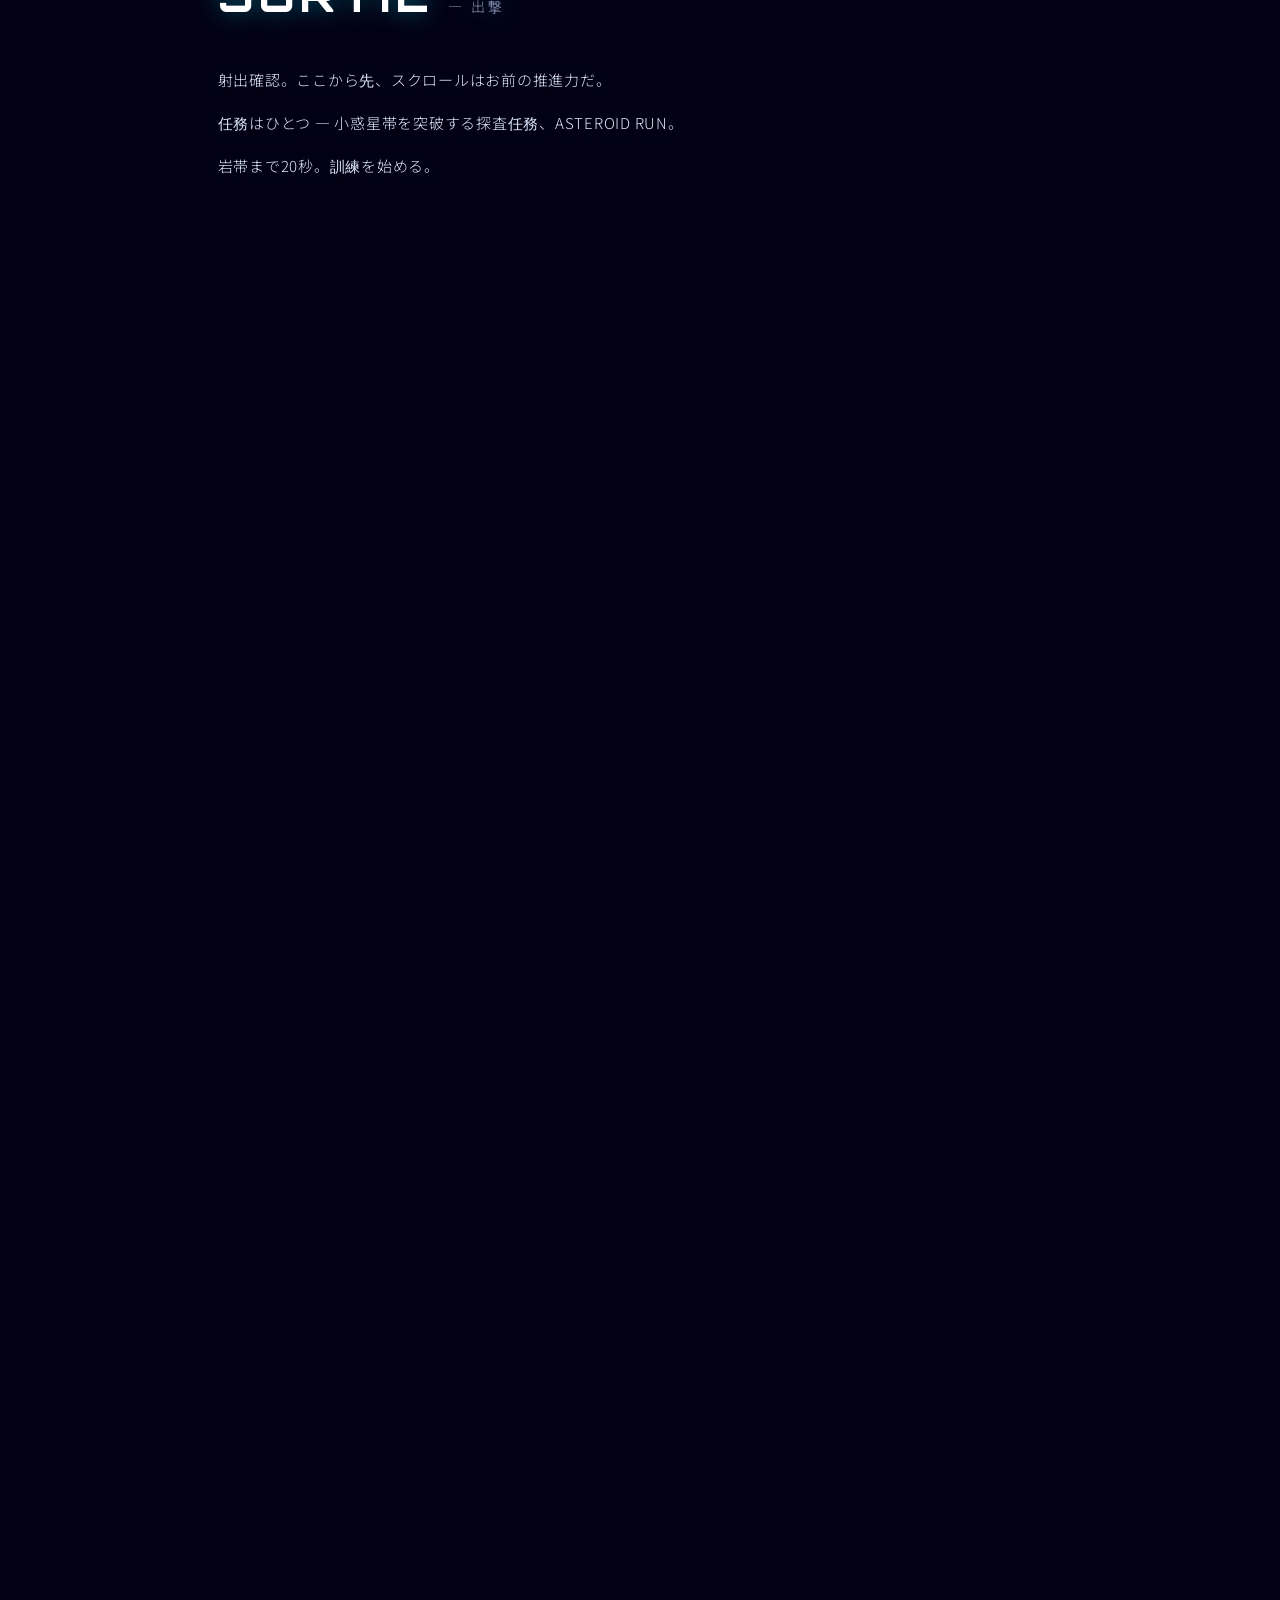
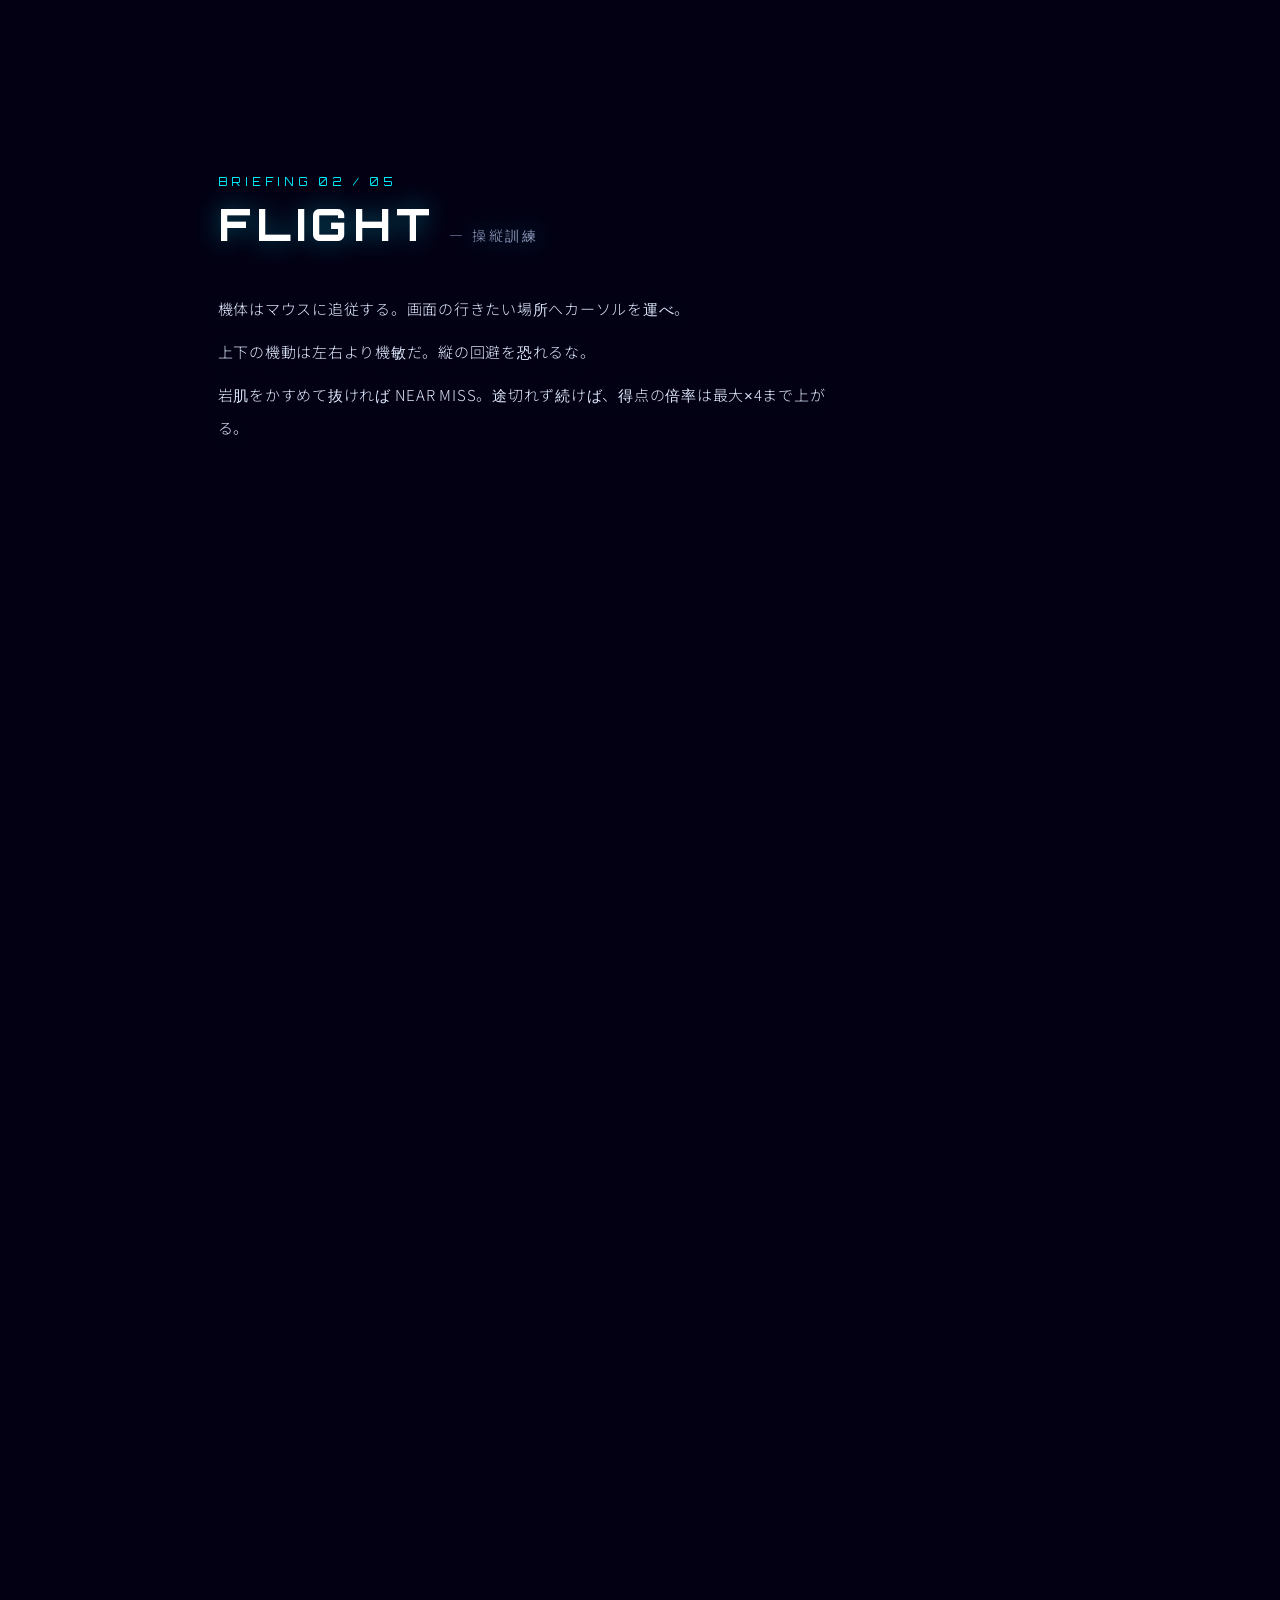
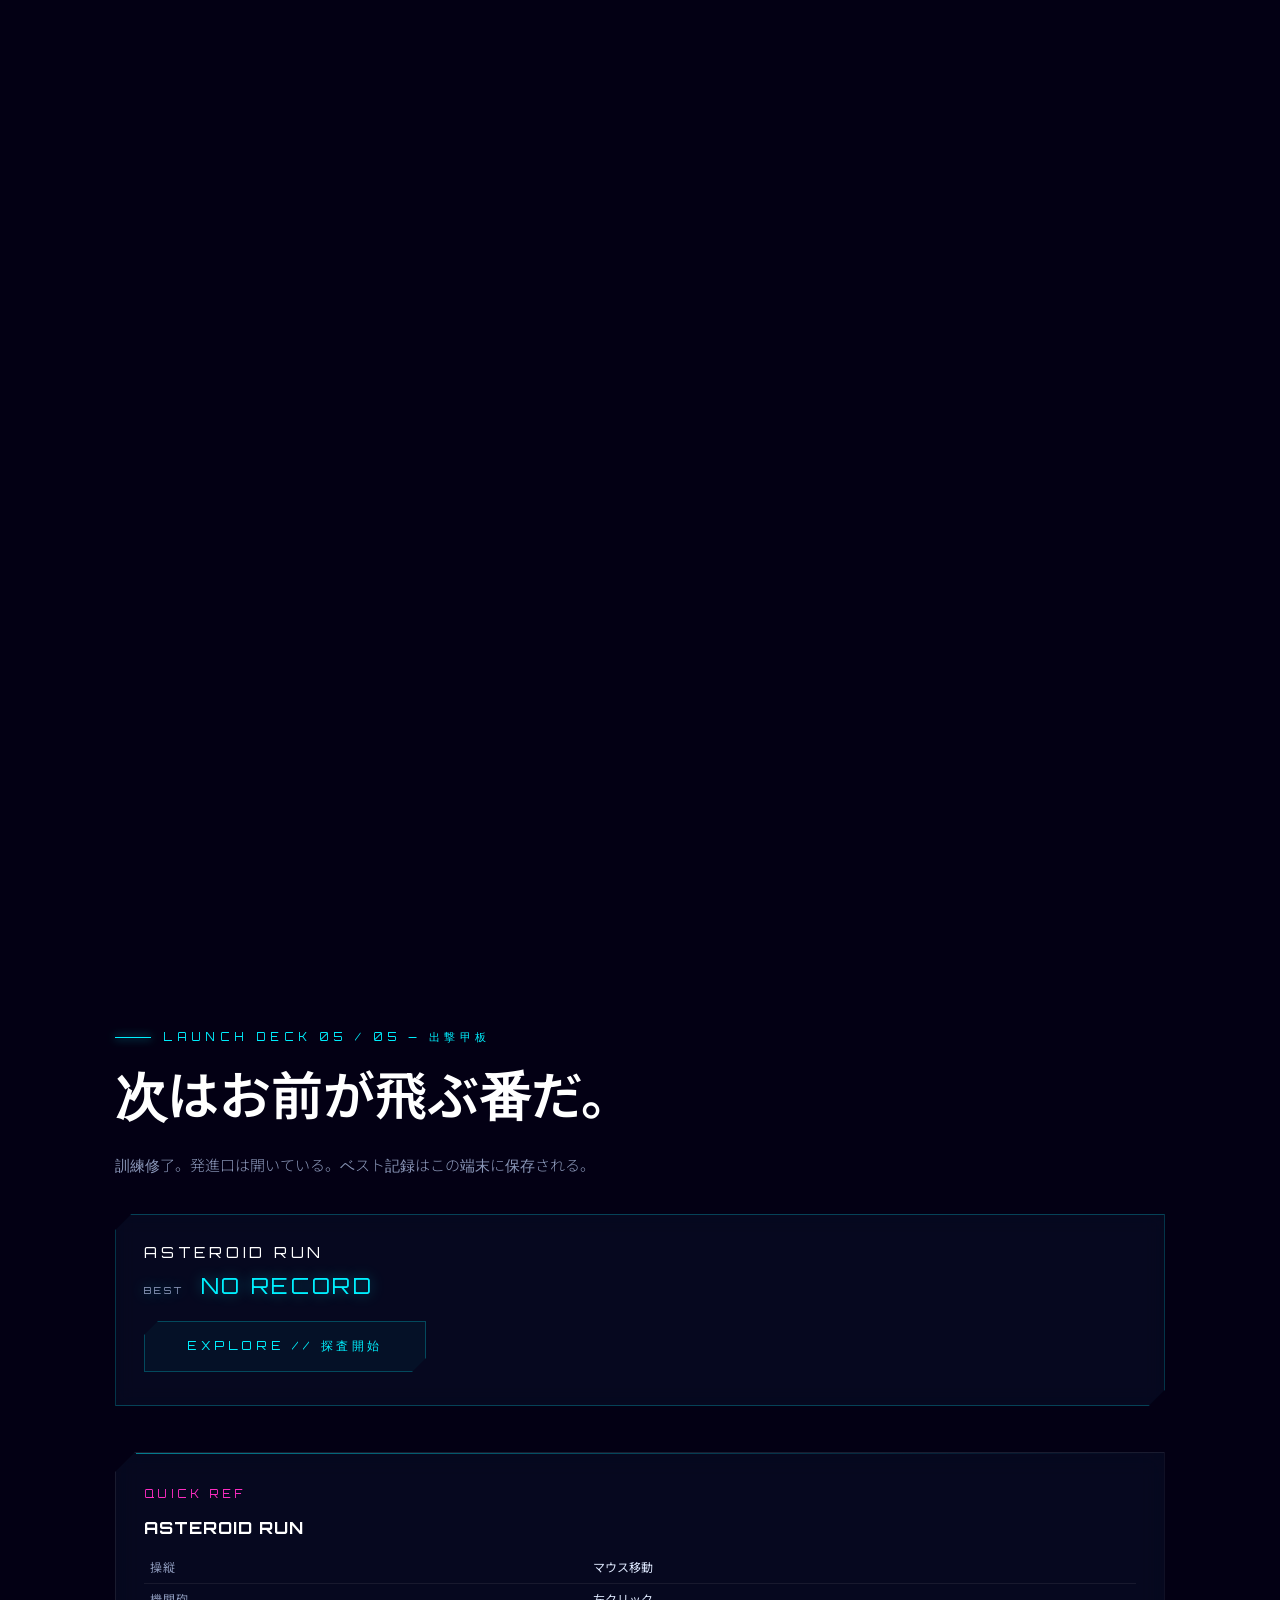
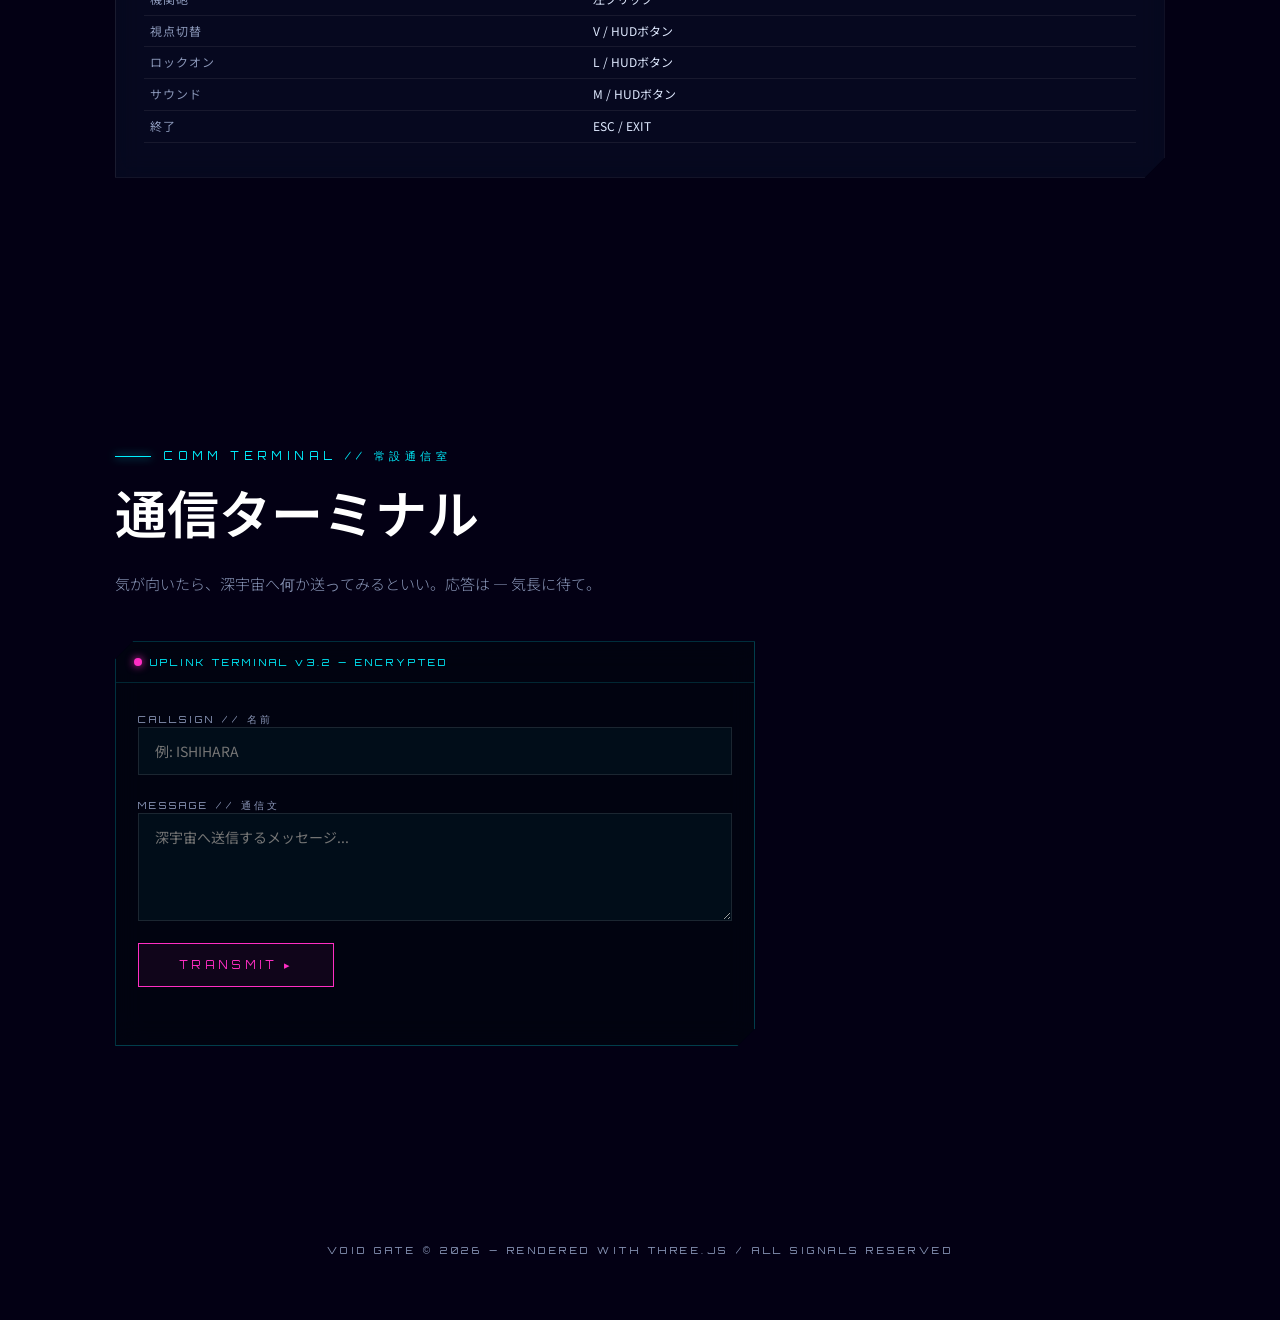
==== commit 4e8f3a3a: "[SPEC-14 G1] パイロットの手: 右手のフライトグローブが中央の操縦桿を握る - 操縦桿と一緒に傾き、発射で人差し指がトリガーを引く - 合成皮革・装甲板・袖口に状態色の発光線、手は5メッシ" ====
--- a/index.html
+++ b/index.html
@@ -2485,6 +2485,97 @@
     c.shadowColor = col; c.shadowBlur = blur; c.fillStyle = col; c.fillText(txt, x, y);
     c.shadowBlur = 0; c.fillStyle = '#fff'; c.globalAlpha = .55; c.fillText(txt, x, y); c.globalAlpha = 1;
   }
+  /* --- パイロットの手(SPEC-14): 右手のフライトグローブが中央の操縦桿を握る --- */
+  // grp: 操縦桿のグリップ座標(軸 = y・前 = -z)。prof: グリップの輪郭 [半径, 高さ]
+  function buildGlove(grp, prof, mGlow){
+    const V3 = (x, y, z)=>new THREE.Vector3(x, y, z);
+    const gripR = y=>{   // 高さ y でのグリップの半径(輪郭を線形補間)
+      for(let i = 1; i < prof.length; i++){ const a = prof[i - 1], b = prof[i];
+        if(y >= a.y && y <= b.y) return a.x + (b.x - a.x)*(y - a.y)/Math.max(1e-6, b.y - a.y); }
+      return 0;
+    };
+    const capsule = (a, b, r)=>{   // a→b を結ぶカプセル
+      const d = new THREE.Vector3().subVectors(b, a), L = d.length();
+      const g = new THREE.CapsuleGeometry(r, Math.max(1e-4, L), 3, 8);
+      g.applyQuaternion(new THREE.Quaternion().setFromUnitVectors(V3(0, 1, 0), d.normalize()));
+      const m = a.clone().add(b).multiplyScalar(.5); g.translate(m.x, m.y, m.z);
+      return g;
+    };
+    const frustum = (a, b, ra, rb, seg = 18)=>{   // a(半径ra)→b(半径rb)の円錐台
+      const d = new THREE.Vector3().subVectors(b, a), L = d.length();
+      const g = new THREE.CylinderGeometry(rb, ra, L, seg, 1, false);
+      g.applyQuaternion(new THREE.Quaternion().setFromUnitVectors(V3(0, 1, 0), d.normalize()));
+      const m = a.clone().add(b).multiplyScalar(.5); g.translate(m.x, m.y, m.z);
+      return g;
+    };
+    // 指: グリップの周り(輪郭+指の太さ)を右側(φ=0)から前(-z)を回って左へ巻く
+    const around = (y, deg, r)=>{ const R = gripR(y) + r + .002, f = deg*Math.PI/180;
+      return V3(Math.cos(f)*R, y, -Math.sin(f)*R*1.25); };
+    const FINGERS = [   // [付け根の高さ, 太さ, 各関節の角度(度)]。拳はグリップの右前(φ=20°)、指は前を回って左へ
+      {y: .318, r: .015, deg: [20, 62, 95]},          // 人差し指(トリガーで止まる)
+      {y: .286, r: .0155, deg: [20, 70, 125, 172]},
+      {y: .254, r: .0148, deg: [20, 70, 122, 165]},
+      {y: .224, r: .0135, deg: [20, 68, 115, 155]},
+    ];
+    const joints = [], gloveG = [], indexG = [];
+    FINGERS.forEach((f, fi)=>{
+      const pts = f.deg.map((d, k)=>around(f.y - k*.003, d, f.r));
+      joints.push(...pts);
+      for(let k = 1; k < pts.length; k++) (fi === 0 ? indexG : gloveG).push({g: capsule(pts[k - 1], pts[k], f.r*(1 - k*.06))});
+    });
+    // 人差し指は付け根を支点に動かす(トリガーを引く)
+    const idxPivot = new THREE.Group(), kn = around(FINGERS[0].y, FINGERS[0].deg[0], FINGERS[0].r);
+    idxPivot.position.copy(kn);
+    indexG.forEach(p=>p.g.translate(-kn.x, -kn.y, -kn.z));
+    // 手の甲: 拳(グリップの右前)から手首(右後ろ)へ延びる板状の楕円体。広い面がパイロット側を向く
+    const HAND_YAW = -.59, hc = V3(.105, .27, .03);
+    const back = new THREE.SphereGeometry(1, 18, 12); back.scale(.07, .064, .03); back.rotateY(HAND_YAW); back.translate(hc.x, hc.y, hc.z);
+    gloveG.push({g: back});
+    // 拳の関節の膨らみ(手として読めるように)
+    FINGERS.forEach(f=>{ const b = new THREE.SphereGeometry(f.r*1.2, 10, 8), q = around(f.y, 14, f.r + .006); b.translate(q.x, q.y, q.z); gloveG.push({g: b}); });
+    // 親指: 手の甲の上から操縦桿の頭の上へ斜めに寝かせる(ハットスイッチの右横)
+    const th = [V3(.075, .318, .048), V3(.048, .354, .036), V3(.022, .386, .012)];
+    gloveG.push({g: capsule(th[0], th[1], .0165)}, {g: capsule(th[1], th[2], .0148)});
+    const wA = V3(.16, .255, .07), wB = V3(.2, .195, .12);   // 手首 → 袖口
+    gloveG.push({g: frustum(wA, wB, .045, .05)});
+    // 装甲: 拳のガード + 手の甲の板(手の甲の面に沿わせる)
+    const nrm = V3(Math.sin(HAND_YAW), 0, Math.cos(HAND_YAW));   // 手の甲の面の向き(パイロット側)
+    const plate = new THREE.BoxGeometry(.075, .075, .01); plate.rotateY(HAND_YAW);
+    const pc = hc.clone().addScaledVector(nrm, .028); plate.translate(pc.x, pc.y, pc.z);
+    const kk = y=>around(y, 16, .032);   // 拳の外側
+    const armorG = [{g: capsule(kk(.222), kk(.322), .014)}, {g: plate}];
+    // 袖口の発光線(状態色) と 飛行服の袖(右下の画面外へ)
+    const cuffMid = wA.clone().lerp(wB, .55), axis = new THREE.Vector3().subVectors(wB, wA).normalize();
+    const ringG = new THREE.TorusGeometry(.049, .004, 5, 24);
+    ringG.applyQuaternion(new THREE.Quaternion().setFromUnitVectors(V3(0, 0, 1), axis)); ringG.translate(cuffMid.x, cuffMid.y, cuffMid.z);
+    const sleeveG = frustum(wB, V3(.42, -.1, .38), .06, .075, 20);
+
+    const std = o=>new THREE.MeshStandardMaterial(o);
+    const mats = {glove: std({color:0x3d3833, roughness:.55, metalness:.12, envMapIntensity:.8}),   // 暖色の合成皮革(青灰色のグリップと区別)
+      armor: std({color:0x5c6673, roughness:.32, metalness:.72, envMapIntensity:1.1}),
+      sleeve: std({color:0x1b2230, roughness:.88, metalness:0, envMapIntensity:.3})};
+    const group = new THREE.Group();
+    const glove = new THREE.Mesh(Assets.mergeGeo(gloveG), mats.glove);
+    const index = new THREE.Mesh(Assets.mergeGeo(indexG), mats.glove);
+    const armor = new THREE.Mesh(Assets.mergeGeo(armorG), mats.armor);
+    const cuffGlow = new THREE.Mesh(ringG, mGlow);
+    const sleeve = new THREE.Mesh(sleeveG, mats.sleeve);
+    idxPivot.add(index);
+    group.add(glove, idxPivot, armor, cuffGlow, sleeve);
+    grp.add(group);
+    return {group, parts: {glove, index, armor, cuffGlow, sleeve}, idxPivot, idxBase: 0, joints, gripR, mats};
+  }
+  // 握りの検証(G-R02): 指の関節点とグリップ表面の距離・グローブ頂点の芯への食い込み
+  function gloveFit(h){
+    const rho = p=>Math.hypot(p.x, p.z/1.25);
+    const near = h.joints.filter(p=>rho(p) - h.gripR(p.y) <= .02).length;
+    const pos = h.parts.glove.geometry.attributes.position, v = new THREE.Vector3();
+    let inGrip = 0, n = 0;
+    for(let i = 0; i < pos.count; i++){ v.fromBufferAttribute(pos, i);
+      if(v.y < .18 || v.y > .36) continue; n++; if(rho(v) < .028) inGrip++; }
+    return {contactPct: Math.round(near/h.joints.length*100), penetratePct: +(inGrip/Math.max(1, n)*100).toFixed(1)};
+  }
+
   function buildCockpit(){
     S.add(C);
     cockpit = new THREE.Group();
@@ -2574,6 +2665,7 @@
     // トリガー(発射で引かれる。回転の支点はグリップ前面)
     const trigger = new THREE.Group(); trigger.position.set(0, .325, -.04); grp.add(trigger);
     const trigM = new THREE.Mesh(new THREE.CapsuleGeometry(.007, .03, 4, 8), mMetal); trigM.position.set(0, -.015, -.004); trigger.add(trigM);
+    const hand = buildGlove(grp, prof, mGlow);   // SPEC-14: 右手が操縦桿を握る
     stickPivot.add(body);
     const stickBase = new THREE.Mesh(new THREE.CylinderGeometry(.13, .16, .03, 32), mFrame);
     stickBase.position.set(K.pos[0], K.pos[1] - .005, K.pos[2]);
@@ -2616,6 +2708,7 @@
     ck = {dash: side, dashTop: top, strip, bow, glass, stickPivot, trigger, trigBase: trigger.rotation.x, triggerT: 0, tip,
       meterMesh, meterP: mp, meterState: null, radarMesh, radarP: rp, mGlow, mats: {dash: mDash, frame: mFrame, metal: mMetal},
       frame: 0, redraws: {meter: 0, radar: 0}, keys: {}, state: 0};
+    ck.hand = hand;
     buildHolos();   // SPEC-13 K2
 
     // HUDレティクル(四隅のコーナーブラケット + 中央の十字 / ごく薄い飾り、ロック時に増光)
@@ -2851,6 +2944,7 @@
     ck.stickPivot.rotation.z = -sm.x*CK.stick.kz;
     if(ck.triggerT > 0) ck.triggerT = Math.max(0, ck.triggerT - dt);
     ck.trigger.rotation.x = ck.trigBase + (ck.triggerT > 0 ? .35 : 0);
+    ck.hand.idxPivot.rotation.y = ck.hand.idxBase + (ck.triggerT > 0 ? .3 : 0);   // SPEC-14: 人差し指がトリガーを引く
     const si = stateIdx();
     if(si !== ck.state){ ck.state = si; ck.mGlow.color.set(STATE_COL[si]).multiplyScalar(CK.glowK); }
     ck.frame++;
@@ -3863,7 +3957,9 @@
         legacy: {lever: false, panels: 0},   // 旧スロットルレバー・計器3面は撤去済み
         stick: ()=>({x: ck.stickPivot.rotation.x, z: ck.stickPivot.rotation.z, trig: ck.trigger.rotation.x}),
         meter: ()=>ck.meterState, drawMeter: f=>drawMeter(f), mask: cockpitMask, materials: ck.mats, redraws: ck.redraws,
-        hwMeshes: ()=>{ let n = 0; cockpit.traverse(o=>{ if(o.isMesh && !(ck.holoG && isIn(o, ck.holoG))) n++; }); return n; },
+        hwMeshes: ()=>{ let n = 0; cockpit.traverse(o=>{ if(o.isMesh && !(ck.holoG && isIn(o, ck.holoG)) && !isIn(o, ck.hand.group)) n++; }); return n; },   // 手(SPEC-14)は別枠
+        hand: {group: ck.hand.group, parts: ck.hand.parts, materials: ck.hand.mats, fit: ()=>gloveFit(ck.hand), indexCurl: ()=>ck.hand.idxPivot.rotation.y},
+        glowMat: ck.mGlow,
         holos: ck.holos, texts: ()=>({shield: ck.holos.shield.texts, arm: ck.holos.arm.texts, top: ck.holos.top.texts}),
         keys: ()=>({shield: ck.holos.shield.lastKey, arm: ck.holos.arm.lastKey, top: ck.holos.top.lastKey, meter: ck.keys.meter}),
         redrawAll: ()=>{ for(const hp of ck.holoList) hp.redraw(true); drawMeter(true); },
@@ -3875,7 +3971,7 @@
         lockTag: ()=>lockTagInfo(), boot: ()=>({t: st.bootT, meterShown: meterSpeed(),
           shown: {strip: bootP('strip'), meter: bootP('meter'), shield: bootP('shield'), arm: bootP('arm'), top: bootP('top'), radar: bootP('radar'), online: ck.online.mesh.visible}}),
         textPx,
-        tris: ()=>{ let n = 0; cockpit.traverse(o=>{ if(o.isMesh){ const g = o.geometry; n += (g.index ? g.index.count : g.attributes.position.count)/3; } }); return Math.round(n); },
+        tris: ()=>{ let n = 0; cockpit.traverse(o=>{ if(o.isMesh && !isIn(o, ck.hand.group)){   /* 手(SPEC-14)は別枠 */ const g = o.geometry; n += (g.index ? g.index.count : g.attributes.position.count)/3; } }); return Math.round(n); },
       } : null,
       collide: (now, measureOnly)=>{
         if(!measureOnly) return collide(now, 0);
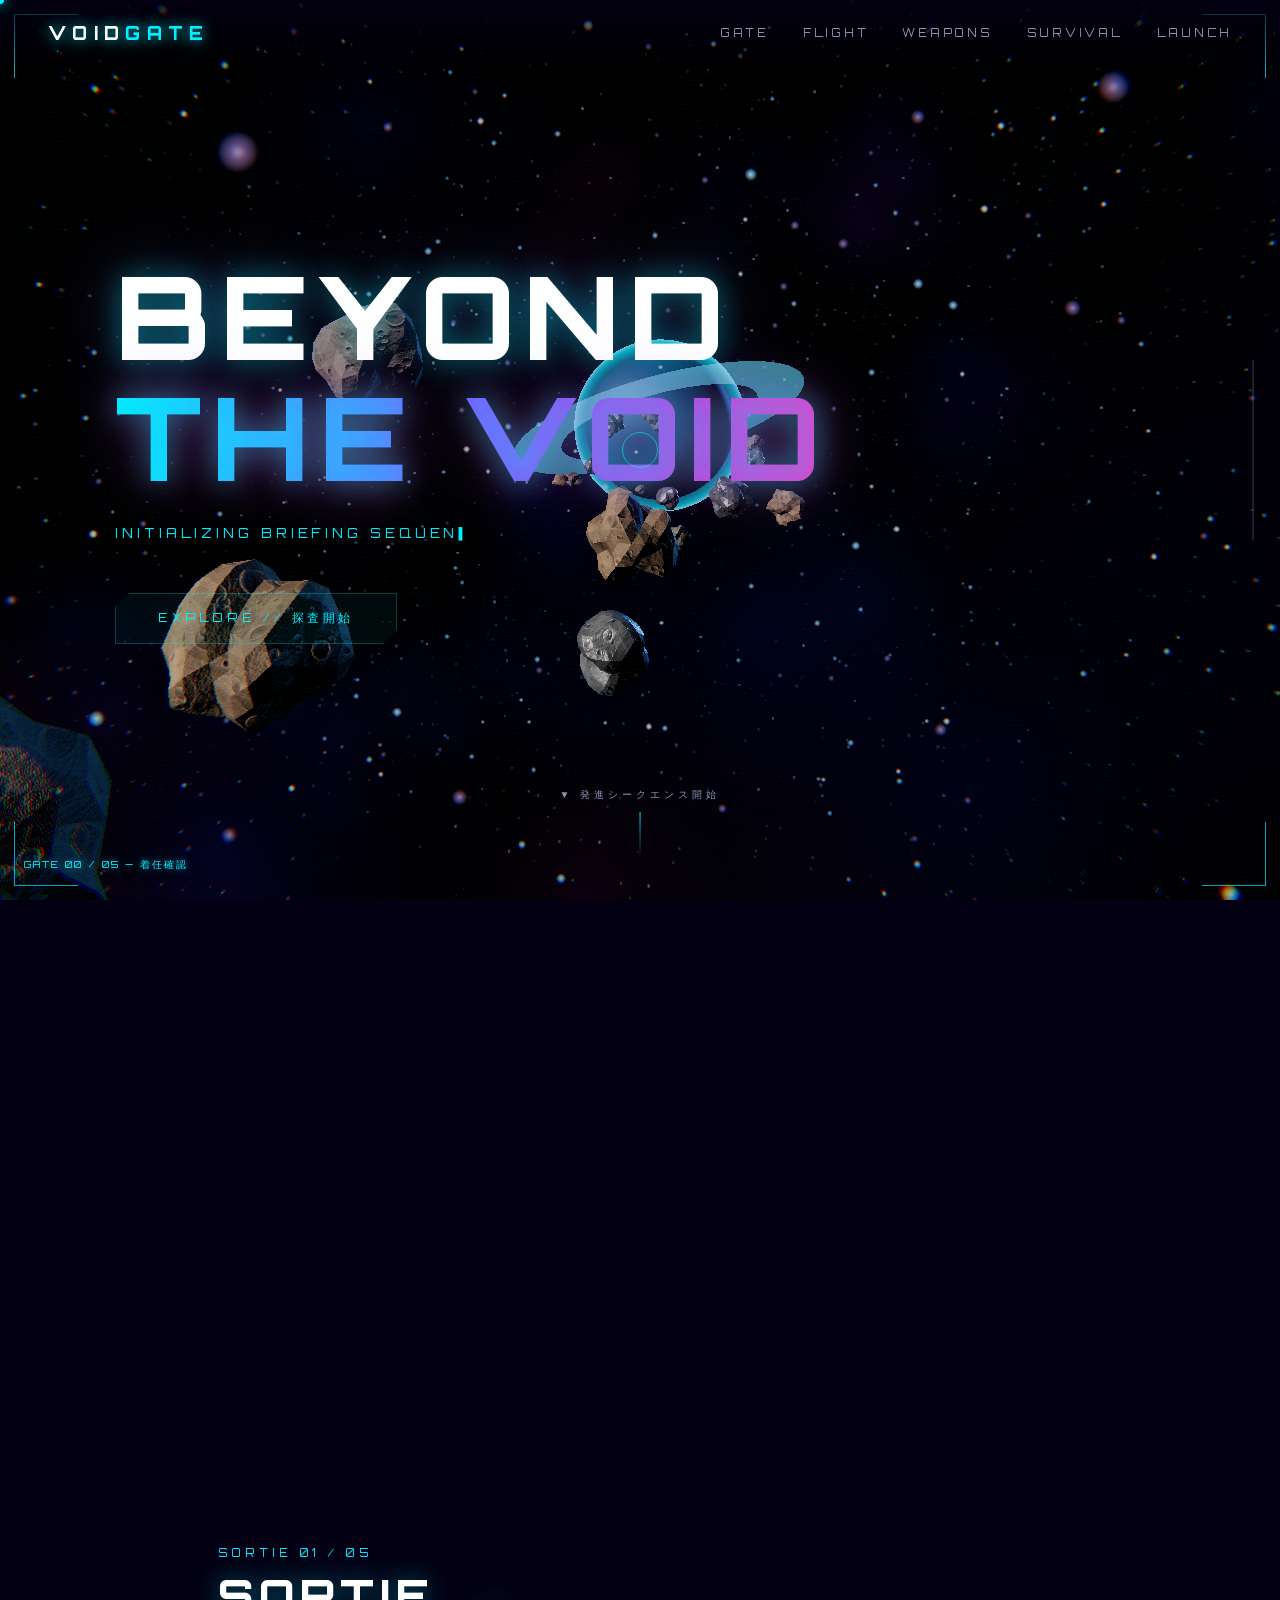
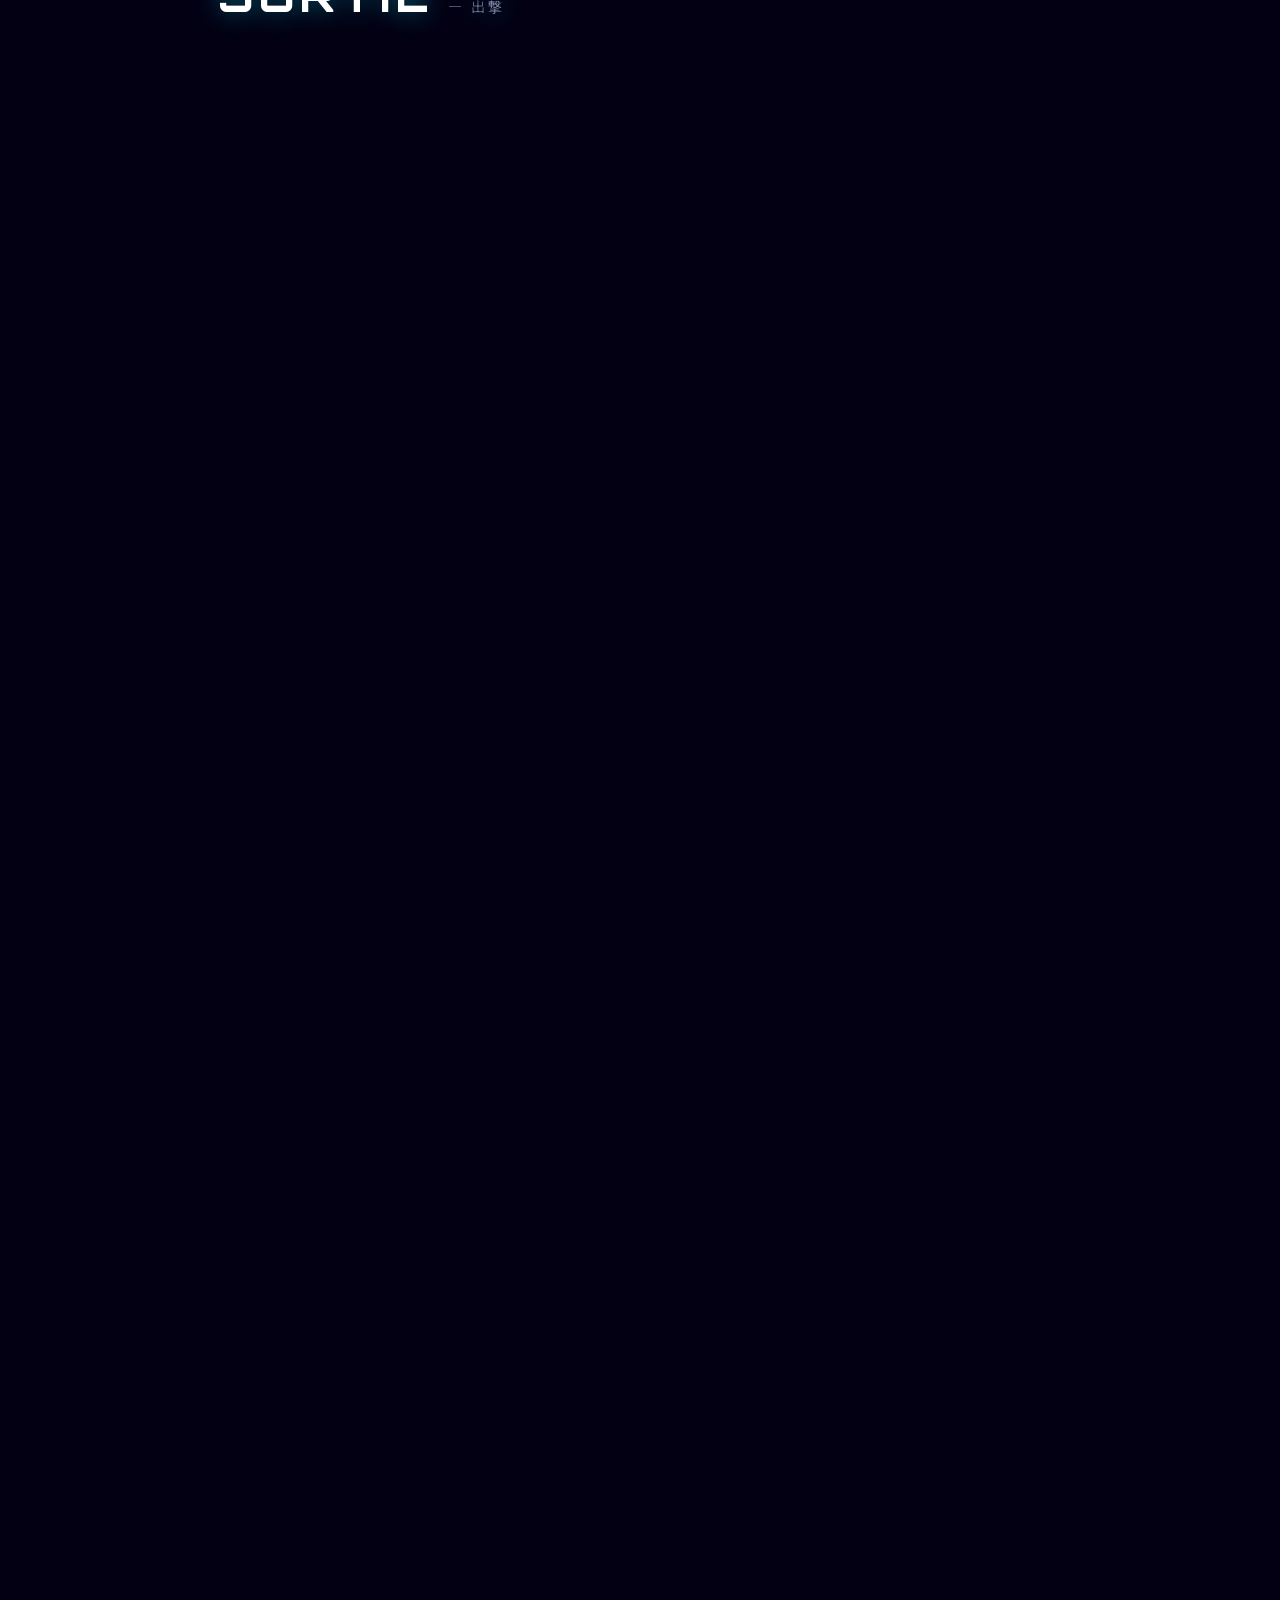
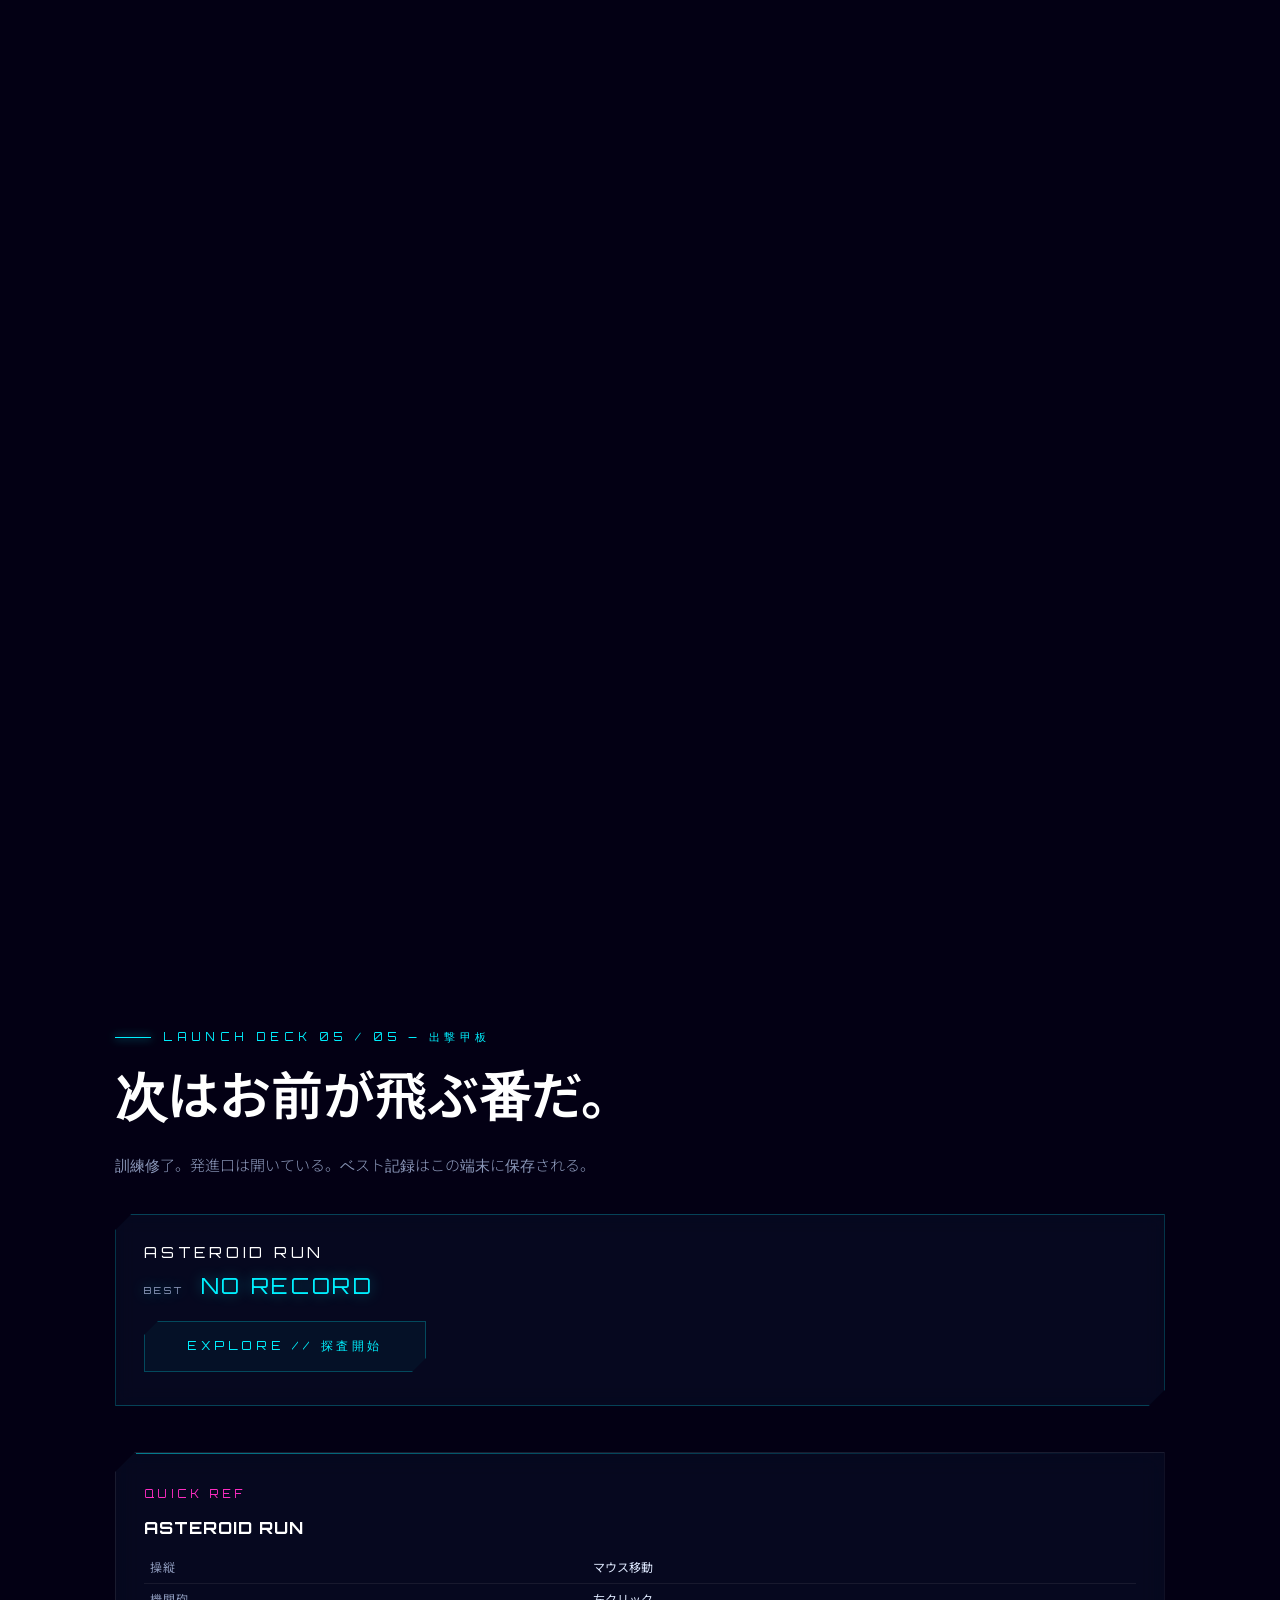
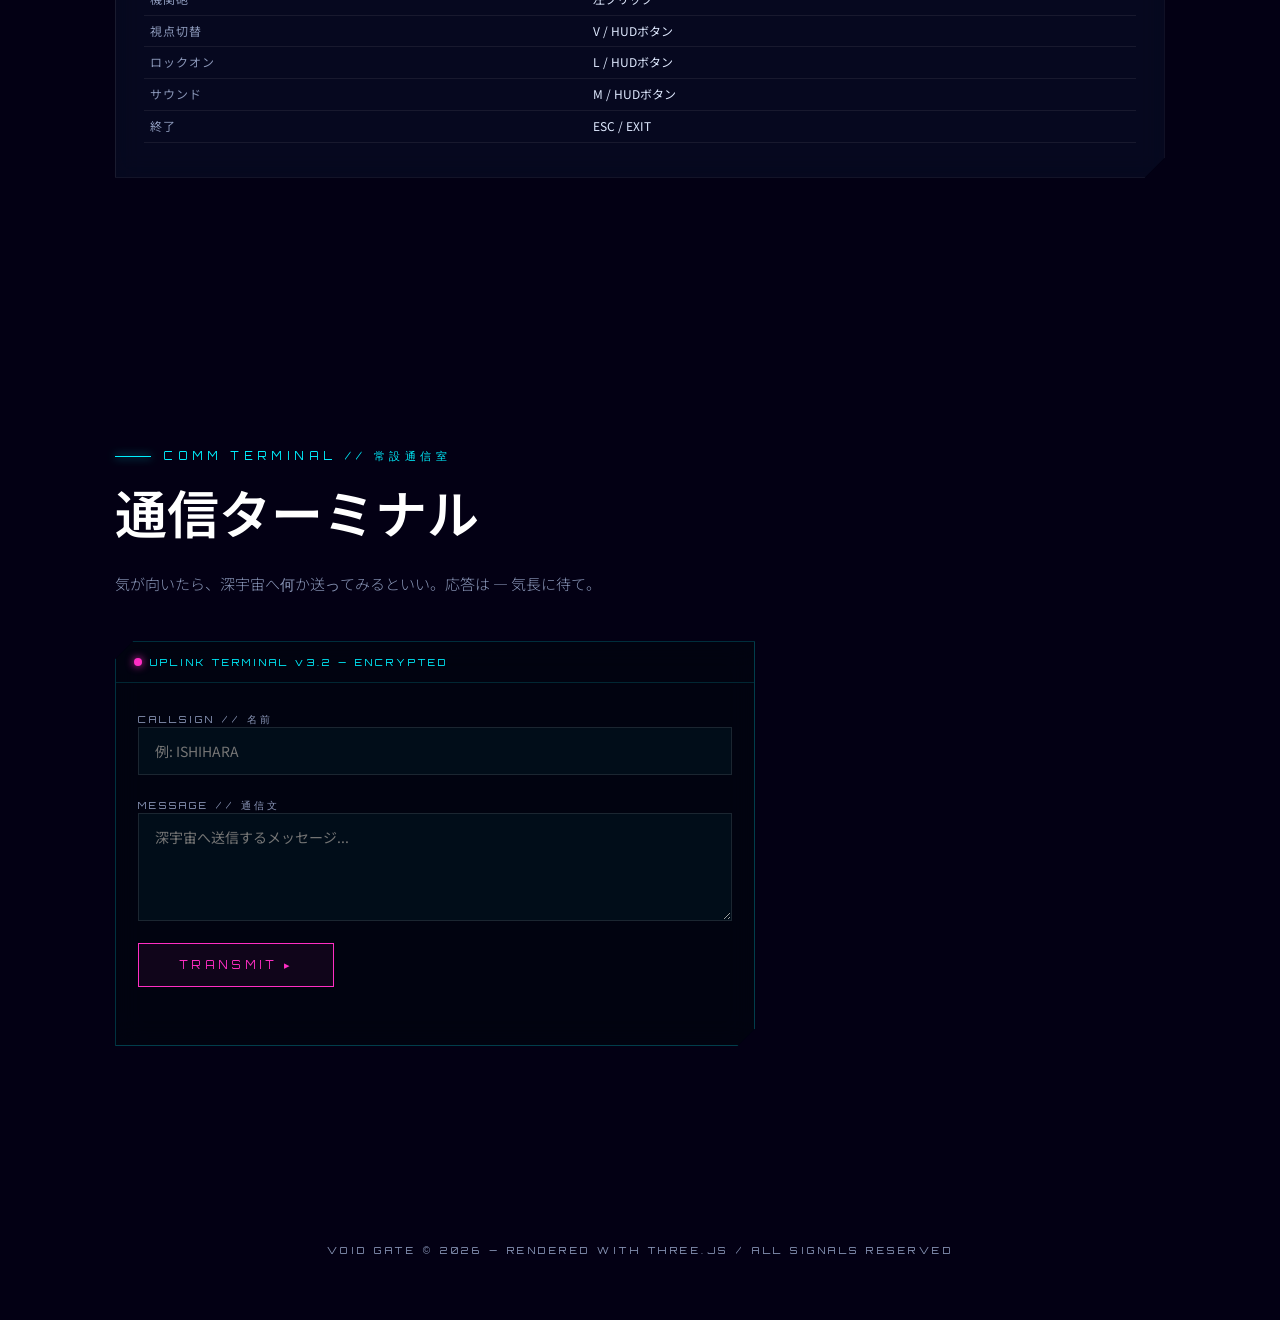
==== commit daa9b5bb: "[SPEC-14] パイロットの手を撤去(ユーザー判断: 手はなしで良い) - 操縦桿・トリガーの動き・SPEC-13 の操縦席はそのまま - tests/phaseG1.js を削除、SPEC-14" ====
--- a/index.html
+++ b/index.html
@@ -2485,97 +2485,6 @@
     c.shadowColor = col; c.shadowBlur = blur; c.fillStyle = col; c.fillText(txt, x, y);
     c.shadowBlur = 0; c.fillStyle = '#fff'; c.globalAlpha = .55; c.fillText(txt, x, y); c.globalAlpha = 1;
   }
-  /* --- パイロットの手(SPEC-14): 右手のフライトグローブが中央の操縦桿を握る --- */
-  // grp: 操縦桿のグリップ座標(軸 = y・前 = -z)。prof: グリップの輪郭 [半径, 高さ]
-  function buildGlove(grp, prof, mGlow){
-    const V3 = (x, y, z)=>new THREE.Vector3(x, y, z);
-    const gripR = y=>{   // 高さ y でのグリップの半径(輪郭を線形補間)
-      for(let i = 1; i < prof.length; i++){ const a = prof[i - 1], b = prof[i];
-        if(y >= a.y && y <= b.y) return a.x + (b.x - a.x)*(y - a.y)/Math.max(1e-6, b.y - a.y); }
-      return 0;
-    };
-    const capsule = (a, b, r)=>{   // a→b を結ぶカプセル
-      const d = new THREE.Vector3().subVectors(b, a), L = d.length();
-      const g = new THREE.CapsuleGeometry(r, Math.max(1e-4, L), 3, 8);
-      g.applyQuaternion(new THREE.Quaternion().setFromUnitVectors(V3(0, 1, 0), d.normalize()));
-      const m = a.clone().add(b).multiplyScalar(.5); g.translate(m.x, m.y, m.z);
-      return g;
-    };
-    const frustum = (a, b, ra, rb, seg = 18)=>{   // a(半径ra)→b(半径rb)の円錐台
-      const d = new THREE.Vector3().subVectors(b, a), L = d.length();
-      const g = new THREE.CylinderGeometry(rb, ra, L, seg, 1, false);
-      g.applyQuaternion(new THREE.Quaternion().setFromUnitVectors(V3(0, 1, 0), d.normalize()));
-      const m = a.clone().add(b).multiplyScalar(.5); g.translate(m.x, m.y, m.z);
-      return g;
-    };
-    // 指: グリップの周り(輪郭+指の太さ)を右側(φ=0)から前(-z)を回って左へ巻く
-    const around = (y, deg, r)=>{ const R = gripR(y) + r + .002, f = deg*Math.PI/180;
-      return V3(Math.cos(f)*R, y, -Math.sin(f)*R*1.25); };
-    const FINGERS = [   // [付け根の高さ, 太さ, 各関節の角度(度)]。拳はグリップの右前(φ=20°)、指は前を回って左へ
-      {y: .318, r: .015, deg: [20, 62, 95]},          // 人差し指(トリガーで止まる)
-      {y: .286, r: .0155, deg: [20, 70, 125, 172]},
-      {y: .254, r: .0148, deg: [20, 70, 122, 165]},
-      {y: .224, r: .0135, deg: [20, 68, 115, 155]},
-    ];
-    const joints = [], gloveG = [], indexG = [];
-    FINGERS.forEach((f, fi)=>{
-      const pts = f.deg.map((d, k)=>around(f.y - k*.003, d, f.r));
-      joints.push(...pts);
-      for(let k = 1; k < pts.length; k++) (fi === 0 ? indexG : gloveG).push({g: capsule(pts[k - 1], pts[k], f.r*(1 - k*.06))});
-    });
-    // 人差し指は付け根を支点に動かす(トリガーを引く)
-    const idxPivot = new THREE.Group(), kn = around(FINGERS[0].y, FINGERS[0].deg[0], FINGERS[0].r);
-    idxPivot.position.copy(kn);
-    indexG.forEach(p=>p.g.translate(-kn.x, -kn.y, -kn.z));
-    // 手の甲: 拳(グリップの右前)から手首(右後ろ)へ延びる板状の楕円体。広い面がパイロット側を向く
-    const HAND_YAW = -.59, hc = V3(.105, .27, .03);
-    const back = new THREE.SphereGeometry(1, 18, 12); back.scale(.07, .064, .03); back.rotateY(HAND_YAW); back.translate(hc.x, hc.y, hc.z);
-    gloveG.push({g: back});
-    // 拳の関節の膨らみ(手として読めるように)
-    FINGERS.forEach(f=>{ const b = new THREE.SphereGeometry(f.r*1.2, 10, 8), q = around(f.y, 14, f.r + .006); b.translate(q.x, q.y, q.z); gloveG.push({g: b}); });
-    // 親指: 手の甲の上から操縦桿の頭の上へ斜めに寝かせる(ハットスイッチの右横)
-    const th = [V3(.075, .318, .048), V3(.048, .354, .036), V3(.022, .386, .012)];
-    gloveG.push({g: capsule(th[0], th[1], .0165)}, {g: capsule(th[1], th[2], .0148)});
-    const wA = V3(.16, .255, .07), wB = V3(.2, .195, .12);   // 手首 → 袖口
-    gloveG.push({g: frustum(wA, wB, .045, .05)});
-    // 装甲: 拳のガード + 手の甲の板(手の甲の面に沿わせる)
-    const nrm = V3(Math.sin(HAND_YAW), 0, Math.cos(HAND_YAW));   // 手の甲の面の向き(パイロット側)
-    const plate = new THREE.BoxGeometry(.075, .075, .01); plate.rotateY(HAND_YAW);
-    const pc = hc.clone().addScaledVector(nrm, .028); plate.translate(pc.x, pc.y, pc.z);
-    const kk = y=>around(y, 16, .032);   // 拳の外側
-    const armorG = [{g: capsule(kk(.222), kk(.322), .014)}, {g: plate}];
-    // 袖口の発光線(状態色) と 飛行服の袖(右下の画面外へ)
-    const cuffMid = wA.clone().lerp(wB, .55), axis = new THREE.Vector3().subVectors(wB, wA).normalize();
-    const ringG = new THREE.TorusGeometry(.049, .004, 5, 24);
-    ringG.applyQuaternion(new THREE.Quaternion().setFromUnitVectors(V3(0, 0, 1), axis)); ringG.translate(cuffMid.x, cuffMid.y, cuffMid.z);
-    const sleeveG = frustum(wB, V3(.42, -.1, .38), .06, .075, 20);
-
-    const std = o=>new THREE.MeshStandardMaterial(o);
-    const mats = {glove: std({color:0x3d3833, roughness:.55, metalness:.12, envMapIntensity:.8}),   // 暖色の合成皮革(青灰色のグリップと区別)
-      armor: std({color:0x5c6673, roughness:.32, metalness:.72, envMapIntensity:1.1}),
-      sleeve: std({color:0x1b2230, roughness:.88, metalness:0, envMapIntensity:.3})};
-    const group = new THREE.Group();
-    const glove = new THREE.Mesh(Assets.mergeGeo(gloveG), mats.glove);
-    const index = new THREE.Mesh(Assets.mergeGeo(indexG), mats.glove);
-    const armor = new THREE.Mesh(Assets.mergeGeo(armorG), mats.armor);
-    const cuffGlow = new THREE.Mesh(ringG, mGlow);
-    const sleeve = new THREE.Mesh(sleeveG, mats.sleeve);
-    idxPivot.add(index);
-    group.add(glove, idxPivot, armor, cuffGlow, sleeve);
-    grp.add(group);
-    return {group, parts: {glove, index, armor, cuffGlow, sleeve}, idxPivot, idxBase: 0, joints, gripR, mats};
-  }
-  // 握りの検証(G-R02): 指の関節点とグリップ表面の距離・グローブ頂点の芯への食い込み
-  function gloveFit(h){
-    const rho = p=>Math.hypot(p.x, p.z/1.25);
-    const near = h.joints.filter(p=>rho(p) - h.gripR(p.y) <= .02).length;
-    const pos = h.parts.glove.geometry.attributes.position, v = new THREE.Vector3();
-    let inGrip = 0, n = 0;
-    for(let i = 0; i < pos.count; i++){ v.fromBufferAttribute(pos, i);
-      if(v.y < .18 || v.y > .36) continue; n++; if(rho(v) < .028) inGrip++; }
-    return {contactPct: Math.round(near/h.joints.length*100), penetratePct: +(inGrip/Math.max(1, n)*100).toFixed(1)};
-  }
-
   function buildCockpit(){
     S.add(C);
     cockpit = new THREE.Group();
@@ -2665,7 +2574,6 @@
     // トリガー(発射で引かれる。回転の支点はグリップ前面)
     const trigger = new THREE.Group(); trigger.position.set(0, .325, -.04); grp.add(trigger);
     const trigM = new THREE.Mesh(new THREE.CapsuleGeometry(.007, .03, 4, 8), mMetal); trigM.position.set(0, -.015, -.004); trigger.add(trigM);
-    const hand = buildGlove(grp, prof, mGlow);   // SPEC-14: 右手が操縦桿を握る
     stickPivot.add(body);
     const stickBase = new THREE.Mesh(new THREE.CylinderGeometry(.13, .16, .03, 32), mFrame);
     stickBase.position.set(K.pos[0], K.pos[1] - .005, K.pos[2]);
@@ -2708,7 +2616,6 @@
     ck = {dash: side, dashTop: top, strip, bow, glass, stickPivot, trigger, trigBase: trigger.rotation.x, triggerT: 0, tip,
       meterMesh, meterP: mp, meterState: null, radarMesh, radarP: rp, mGlow, mats: {dash: mDash, frame: mFrame, metal: mMetal},
       frame: 0, redraws: {meter: 0, radar: 0}, keys: {}, state: 0};
-    ck.hand = hand;
     buildHolos();   // SPEC-13 K2
 
     // HUDレティクル(四隅のコーナーブラケット + 中央の十字 / ごく薄い飾り、ロック時に増光)
@@ -2944,7 +2851,6 @@
     ck.stickPivot.rotation.z = -sm.x*CK.stick.kz;
     if(ck.triggerT > 0) ck.triggerT = Math.max(0, ck.triggerT - dt);
     ck.trigger.rotation.x = ck.trigBase + (ck.triggerT > 0 ? .35 : 0);
-    ck.hand.idxPivot.rotation.y = ck.hand.idxBase + (ck.triggerT > 0 ? .3 : 0);   // SPEC-14: 人差し指がトリガーを引く
     const si = stateIdx();
     if(si !== ck.state){ ck.state = si; ck.mGlow.color.set(STATE_COL[si]).multiplyScalar(CK.glowK); }
     ck.frame++;
@@ -3957,9 +3863,7 @@
         legacy: {lever: false, panels: 0},   // 旧スロットルレバー・計器3面は撤去済み
         stick: ()=>({x: ck.stickPivot.rotation.x, z: ck.stickPivot.rotation.z, trig: ck.trigger.rotation.x}),
         meter: ()=>ck.meterState, drawMeter: f=>drawMeter(f), mask: cockpitMask, materials: ck.mats, redraws: ck.redraws,
-        hwMeshes: ()=>{ let n = 0; cockpit.traverse(o=>{ if(o.isMesh && !(ck.holoG && isIn(o, ck.holoG)) && !isIn(o, ck.hand.group)) n++; }); return n; },   // 手(SPEC-14)は別枠
-        hand: {group: ck.hand.group, parts: ck.hand.parts, materials: ck.hand.mats, fit: ()=>gloveFit(ck.hand), indexCurl: ()=>ck.hand.idxPivot.rotation.y},
-        glowMat: ck.mGlow,
+        hwMeshes: ()=>{ let n = 0; cockpit.traverse(o=>{ if(o.isMesh && !(ck.holoG && isIn(o, ck.holoG))) n++; }); return n; },
         holos: ck.holos, texts: ()=>({shield: ck.holos.shield.texts, arm: ck.holos.arm.texts, top: ck.holos.top.texts}),
         keys: ()=>({shield: ck.holos.shield.lastKey, arm: ck.holos.arm.lastKey, top: ck.holos.top.lastKey, meter: ck.keys.meter}),
         redrawAll: ()=>{ for(const hp of ck.holoList) hp.redraw(true); drawMeter(true); },
@@ -3971,7 +3875,7 @@
         lockTag: ()=>lockTagInfo(), boot: ()=>({t: st.bootT, meterShown: meterSpeed(),
           shown: {strip: bootP('strip'), meter: bootP('meter'), shield: bootP('shield'), arm: bootP('arm'), top: bootP('top'), radar: bootP('radar'), online: ck.online.mesh.visible}}),
         textPx,
-        tris: ()=>{ let n = 0; cockpit.traverse(o=>{ if(o.isMesh && !isIn(o, ck.hand.group)){   /* 手(SPEC-14)は別枠 */ const g = o.geometry; n += (g.index ? g.index.count : g.attributes.position.count)/3; } }); return Math.round(n); },
+        tris: ()=>{ let n = 0; cockpit.traverse(o=>{ if(o.isMesh){ const g = o.geometry; n += (g.index ? g.index.count : g.attributes.position.count)/3; } }); return Math.round(n); },
       } : null,
       collide: (now, measureOnly)=>{
         if(!measureOnly) return collide(now, 0);
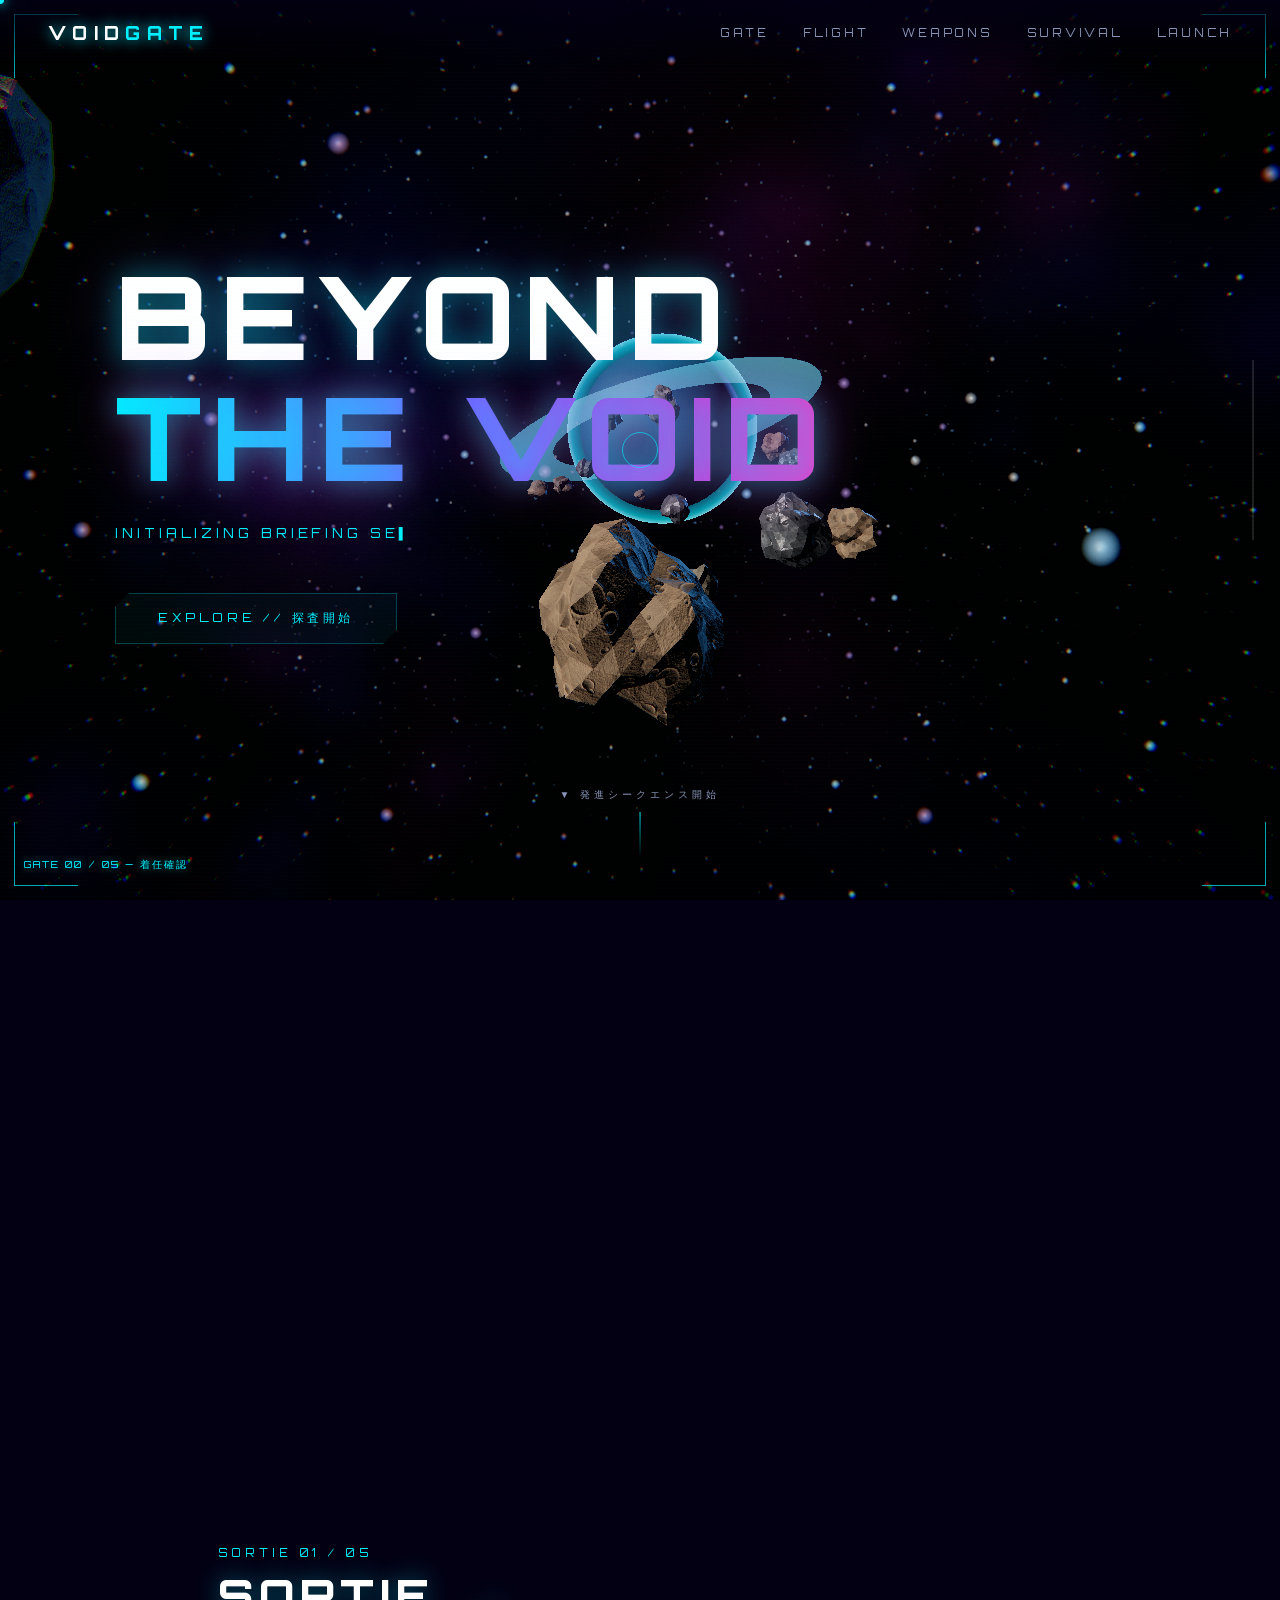
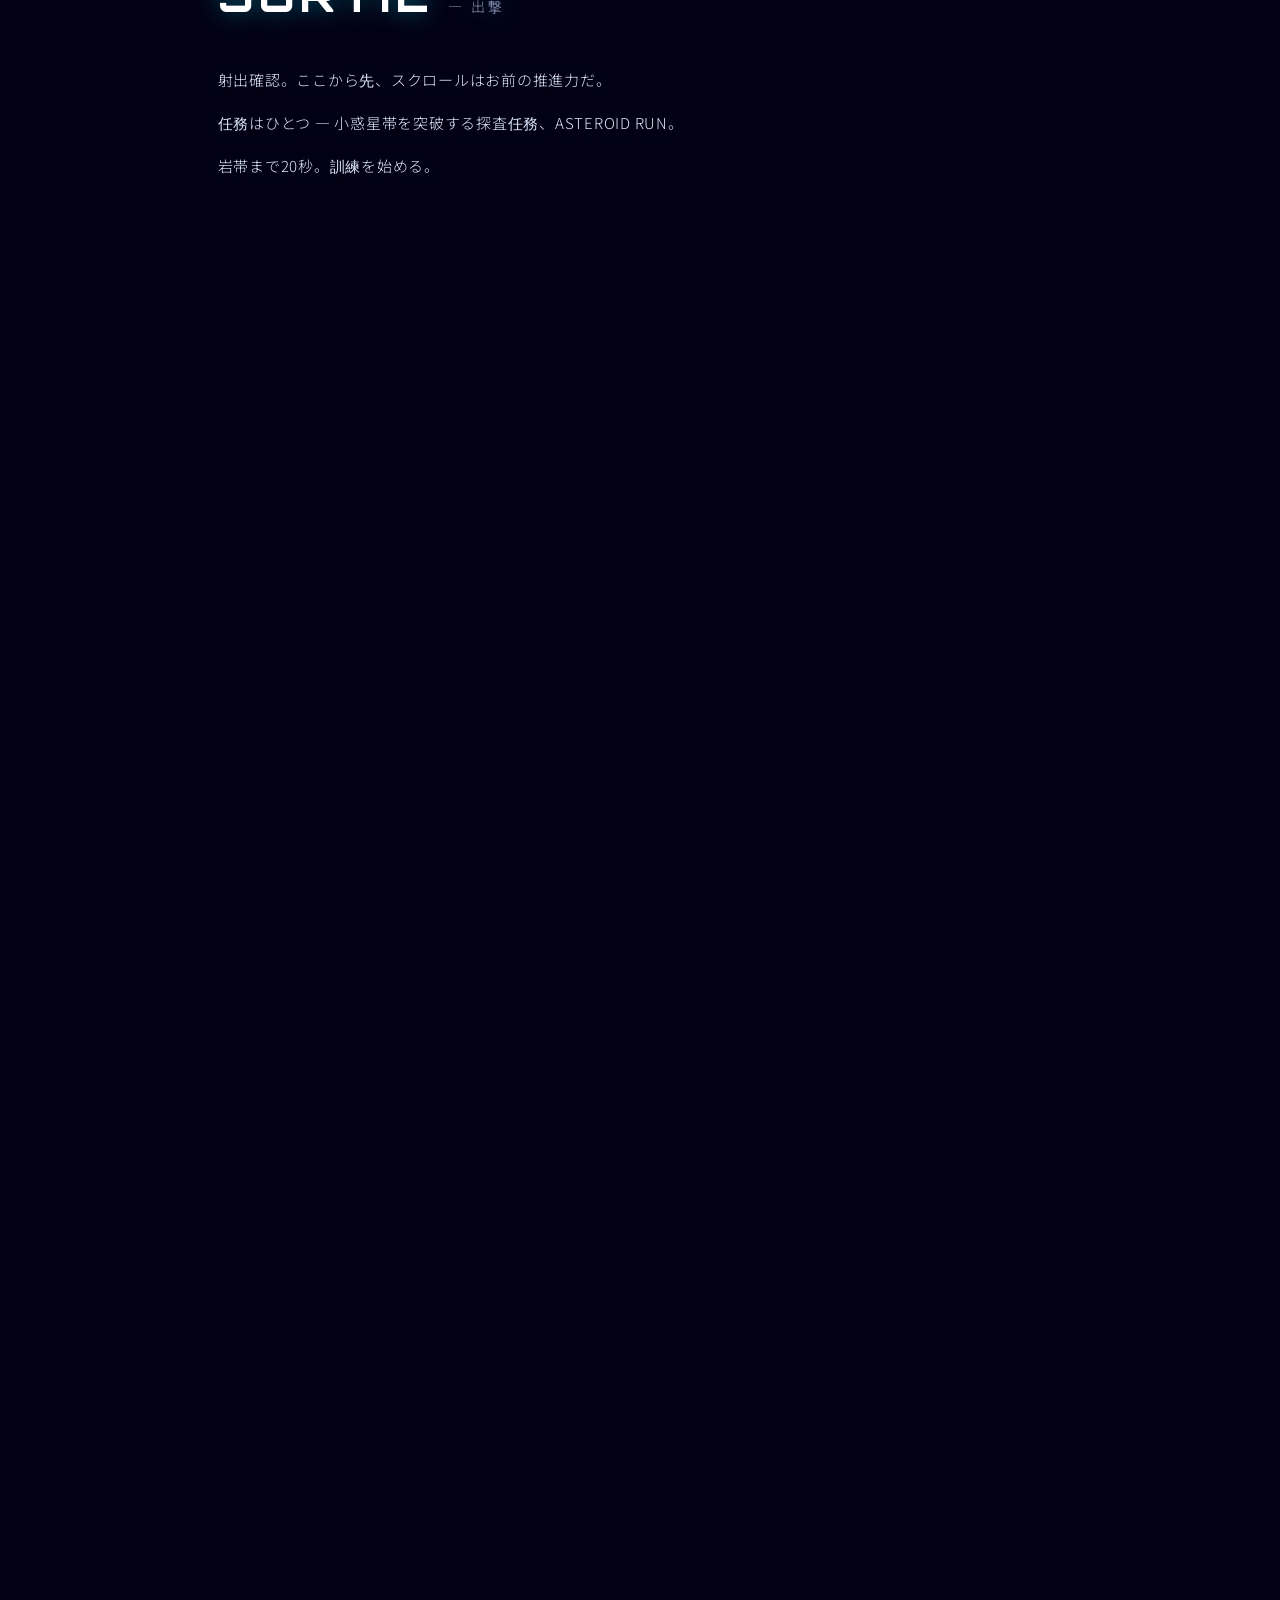
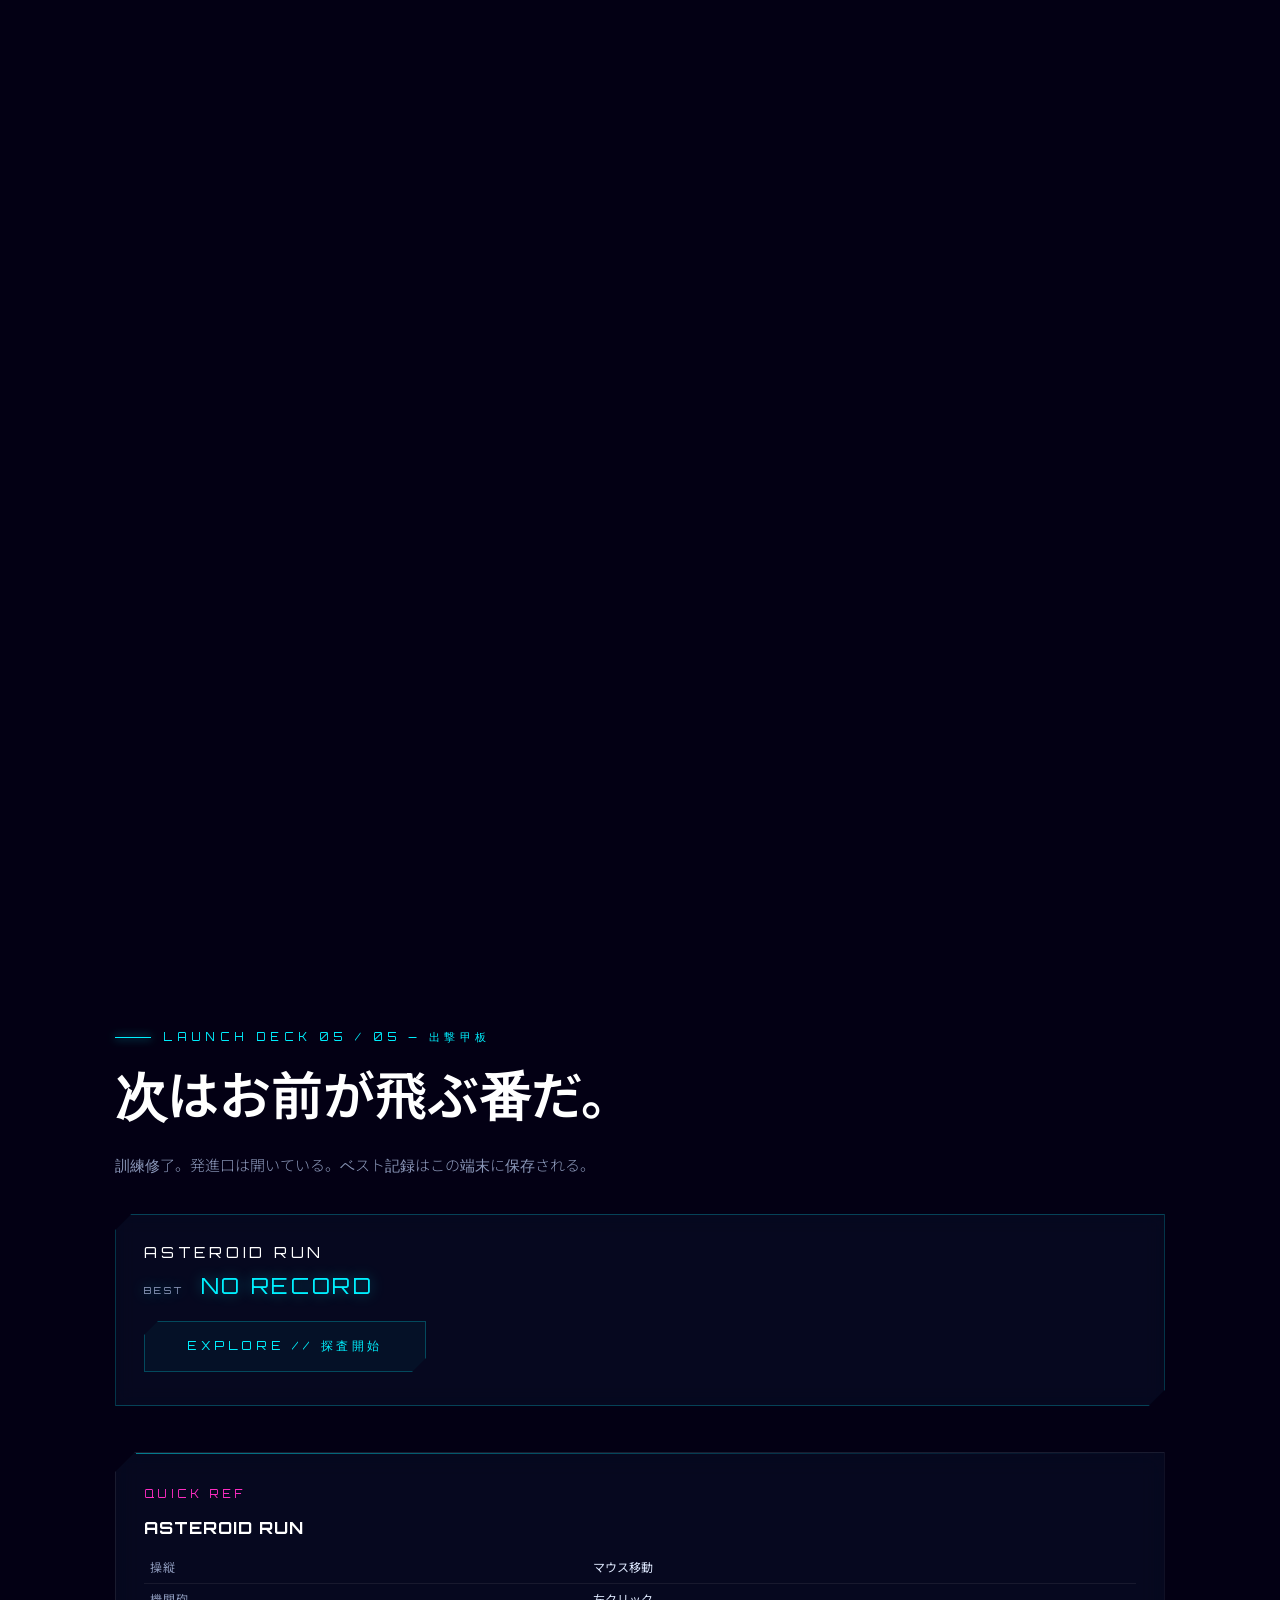
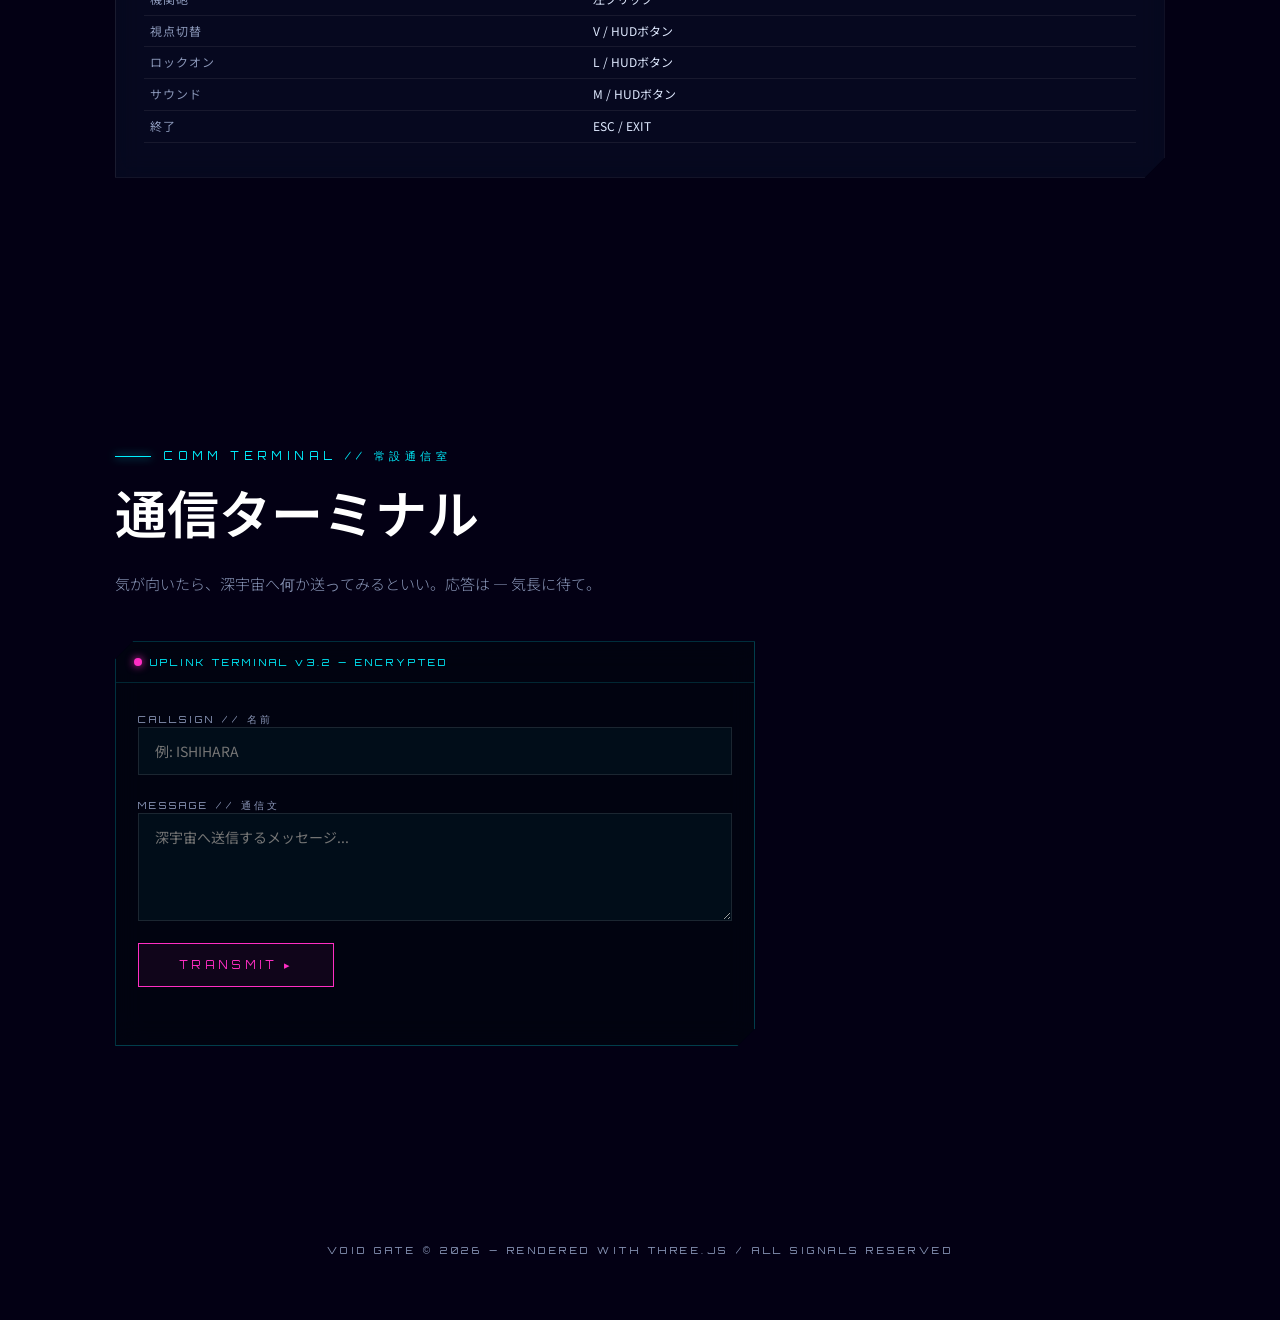
==== commit 404284ee: "[SPEC-16] 資料の棚卸し: 現行資料の最新化・残骸の整理・管理ルールの制定 - 方針: README/DESIGN は現在の姿のみ、specs は決定の記録(置換は注記+状態更新)、撤去物の試" ====
--- a/index.html
+++ b/index.html
@@ -3261,7 +3261,7 @@
         <p class="gdesc">小惑星帯を突破せよ。マウス(またはタッチ)で機体を操縦し、<br>
         岩塊を回避しながらエネルギーコア <span style="color:var(--cyan)">◆</span> を回収。<br>
         <b>岩肌すれすれを抜けると NEAR MISS 加点</b> — 途切れず続けるほど倍率が上がる(最大×4)。<br>
-        <b>${IS_TOUCH ? '右下のFIREボタン: 機関砲' : '左クリック: 機関砲'}</b> — コアを1つ消費して正面の小惑星を粉砕できる(初期コア2個)。<br>
+        <b>${IS_TOUCH ? '左下のFIREボタン: 機関砲' : '左クリック: 機関砲'}</b> — コアを1つ消費して正面の小惑星を粉砕できる(初期コア2個)。<br>
         <b>40秒ごとにセクターが変わり</b>、岩の並びは険しく・速度は上がる — <b>シールドは3枚</b>しかない。<br>
         ${IS_TOUCH ? '視点は下のボタンで選んでから出撃。' : '視点は <b>Vキー</b>、自動ロックオンは <b>Lキー</b>、サウンドは <b>Mキー</b> / HUDボタンでいつでも切替できる。'}</p>
         <div class="gview-pick">
